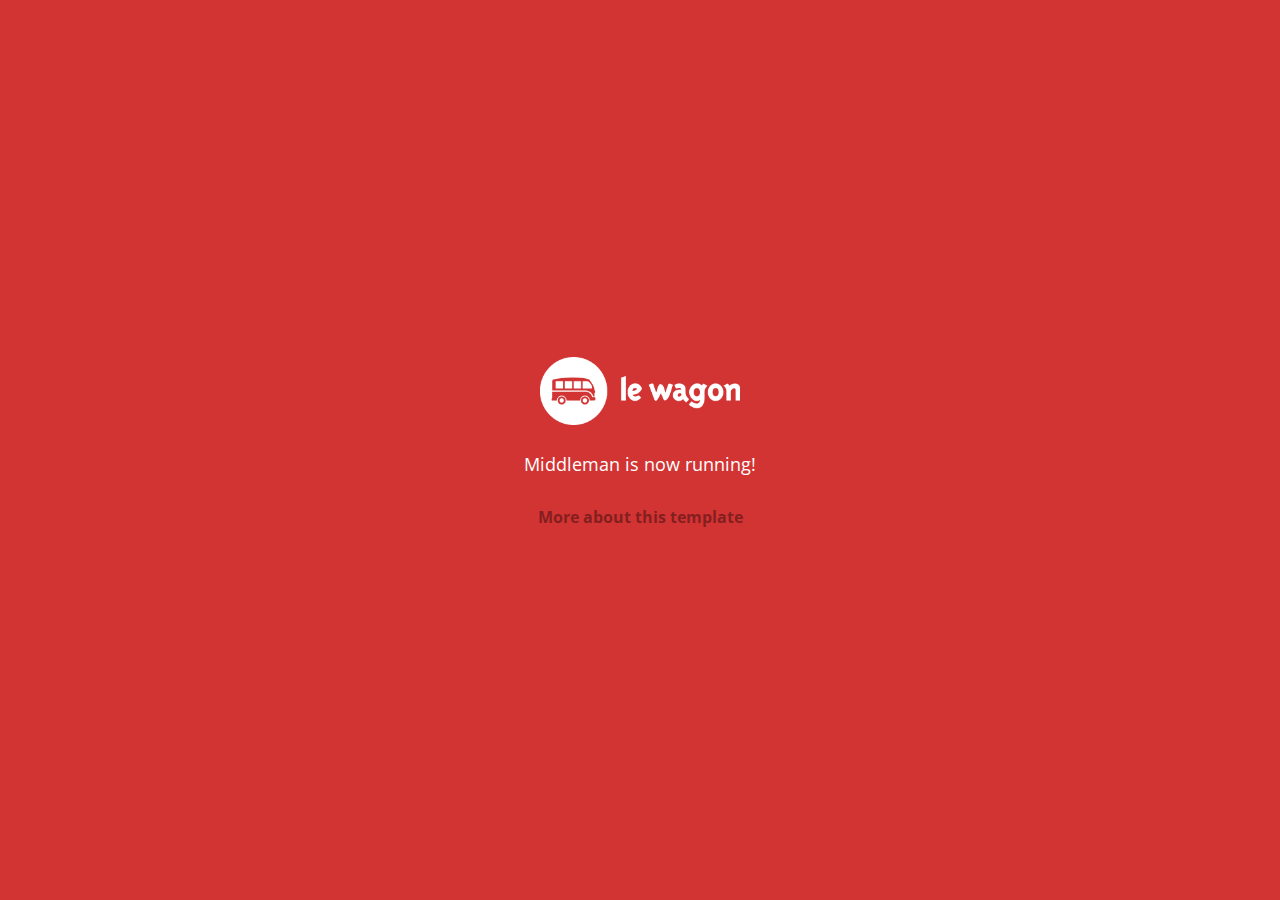
==== index.html @ 991ac962 "Automated commit at 2018-05-14 09:00:40 UTC by middleman-deploy 2.0.0-alpha" ====
<!doctype html>
<html>
  <head>
    <meta charset="utf-8">
    <meta http-equiv="x-ua-compatible" content="ie=edge">
    <meta name="viewport"
          content="width=device-width, initial-scale=1, shrink-to-fit=no">
    <!-- Use the title from a page's frontmatter if it has one -->
    <title>Le Wagon - Middleman</title>
    <link href="stylesheets/application-3c48b980.css" rel="stylesheet" />
    <script src="javascripts/application-93de88c9.js"></script>
    <link href="images/favicon-f15af148.png" rel="icon" type="image/png" />
  </head>
  <body>
    <div id="home">
  <div class="home-content">
    <img src="images/logo-acc9c0ec.png" width="200" alt="Logo" />
    <p>
      Middleman is now running!
    </p>
    <p class="about">
      <a href="about.html">More about this template</a>
    </p>
  </div>
</div>

  </body>
</html>
---- stylesheets/application-3c48b980.css ----
@import url("https://fonts.googleapis.com/css?family=Open+Sans:400,300,700|Raleway:400,100,300,700,500");/*!
 * Bootstrap v3.3.7 (http://getbootstrap.com)
 * Copyright 2011-2016 Twitter, Inc.
 * Licensed under MIT (https://github.com/twbs/bootstrap/blob/master/LICENSE)
 *//*! normalize.css v3.0.3 | MIT License | github.com/necolas/normalize.css */html{font-family:sans-serif;-ms-text-size-adjust:100%;-webkit-text-size-adjust:100%}body{margin:0}article,aside,details,figcaption,figure,footer,header,hgroup,main,menu,nav,section,summary{display:block}audio,canvas,progress,video{display:inline-block;vertical-align:baseline}audio:not([controls]){display:none;height:0}[hidden],template{display:none}a{background-color:transparent}a:active,a:hover{outline:0}abbr[title]{border-bottom:1px dotted}b,strong{font-weight:bold}dfn{font-style:italic}h1{font-size:2em;margin:0.67em 0}mark{background:#ff0;color:#000}small{font-size:80%}sub,sup{font-size:75%;line-height:0;position:relative;vertical-align:baseline}sup{top:-0.5em}sub{bottom:-0.25em}img{border:0}svg:not(:root){overflow:hidden}figure{margin:1em 40px}hr{-webkit-box-sizing:content-box;box-sizing:content-box;height:0}pre{overflow:auto}code,kbd,pre,samp{font-family:monospace, monospace;font-size:1em}button,input,optgroup,select,textarea{color:inherit;font:inherit;margin:0}button{overflow:visible}button,select{text-transform:none}button,html input[type="button"],input[type="reset"],input[type="submit"]{-webkit-appearance:button;cursor:pointer}button[disabled],html input[disabled]{cursor:default}button::-moz-focus-inner,input::-moz-focus-inner{border:0;padding:0}input{line-height:normal}input[type="checkbox"],input[type="radio"]{-webkit-box-sizing:border-box;box-sizing:border-box;padding:0}input[type="number"]::-webkit-inner-spin-button,input[type="number"]::-webkit-outer-spin-button{height:auto}input[type="search"]{-webkit-appearance:textfield;-webkit-box-sizing:content-box;box-sizing:content-box}input[type="search"]::-webkit-search-cancel-button,input[type="search"]::-webkit-search-decoration{-webkit-appearance:none}fieldset{border:1px solid #c0c0c0;margin:0 2px;padding:0.35em 0.625em 0.75em}legend{border:0;padding:0}textarea{overflow:auto}optgroup{font-weight:bold}table{border-collapse:collapse;border-spacing:0}td,th{padding:0}/*! Source: https://github.com/h5bp/html5-boilerplate/blob/master/src/css/main.css */@media print{*,*:before,*:after{background:transparent !important;color:#000 !important;-webkit-box-shadow:none !important;box-shadow:none !important;text-shadow:none !important}a,a:visited{text-decoration:underline}a[href]:after{content:" (" attr(href) ")"}abbr[title]:after{content:" (" attr(title) ")"}a[href^="#"]:after,a[href^="javascript:"]:after{content:""}pre,blockquote{border:1px solid #999;page-break-inside:avoid}thead{display:table-header-group}tr,img{page-break-inside:avoid}img{max-width:100% !important}p,h2,h3{orphans:3;widows:3}h2,h3{page-break-after:avoid}.navbar{display:none}.btn>.caret,.dropup>.btn>.caret{border-top-color:#000 !important}.label{border:1px solid #000}.table{border-collapse:collapse !important}.table td,.table th{background-color:#fff !important}.table-bordered th,.table-bordered td{border:1px solid #ddd !important}}@font-face{font-family:'Glyphicons Halflings';src:url("../assets/bootstrap/glyphicons-halflings-regular-86b6f62b.eot");src:url("../assets/bootstrap/glyphicons-halflings-regular-86b6f62b.eot?#iefix") format("embedded-opentype"),url("../assets/bootstrap/glyphicons-halflings-regular-ca35b697.woff2") format("woff2"),url("../assets/bootstrap/glyphicons-halflings-regular-278e49a8.woff") format("woff"),url("../assets/bootstrap/glyphicons-halflings-regular-44bc1850.ttf") format("truetype"),url("../assets/bootstrap/glyphicons-halflings-regular-de51a849.svg#glyphicons_halflingsregular") format("svg")}.glyphicon{position:relative;top:1px;display:inline-block;font-family:'Glyphicons Halflings';font-style:normal;font-weight:normal;line-height:1;-webkit-font-smoothing:antialiased;-moz-osx-font-smoothing:grayscale}.glyphicon-asterisk:before{content:"\002a"}.glyphicon-plus:before{content:"\002b"}.glyphicon-euro:before,.glyphicon-eur:before{content:"\20ac"}.glyphicon-minus:before{content:"\2212"}.glyphicon-cloud:before{content:"\2601"}.glyphicon-envelope:before{content:"\2709"}.glyphicon-pencil:before{content:"\270f"}.glyphicon-glass:before{content:"\e001"}.glyphicon-music:before{content:"\e002"}.glyphicon-search:before{content:"\e003"}.glyphicon-heart:before{content:"\e005"}.glyphicon-star:before{content:"\e006"}.glyphicon-star-empty:before{content:"\e007"}.glyphicon-user:before{content:"\e008"}.glyphicon-film:before{content:"\e009"}.glyphicon-th-large:before{content:"\e010"}.glyphicon-th:before{content:"\e011"}.glyphicon-th-list:before{content:"\e012"}.glyphicon-ok:before{content:"\e013"}.glyphicon-remove:before{content:"\e014"}.glyphicon-zoom-in:before{content:"\e015"}.glyphicon-zoom-out:before{content:"\e016"}.glyphicon-off:before{content:"\e017"}.glyphicon-signal:before{content:"\e018"}.glyphicon-cog:before{content:"\e019"}.glyphicon-trash:before{content:"\e020"}.glyphicon-home:before{content:"\e021"}.glyphicon-file:before{content:"\e022"}.glyphicon-time:before{content:"\e023"}.glyphicon-road:before{content:"\e024"}.glyphicon-download-alt:before{content:"\e025"}.glyphicon-download:before{content:"\e026"}.glyphicon-upload:before{content:"\e027"}.glyphicon-inbox:before{content:"\e028"}.glyphicon-play-circle:before{content:"\e029"}.glyphicon-repeat:before{content:"\e030"}.glyphicon-refresh:before{content:"\e031"}.glyphicon-list-alt:before{content:"\e032"}.glyphicon-lock:before{content:"\e033"}.glyphicon-flag:before{content:"\e034"}.glyphicon-headphones:before{content:"\e035"}.glyphicon-volume-off:before{content:"\e036"}.glyphicon-volume-down:before{content:"\e037"}.glyphicon-volume-up:before{content:"\e038"}.glyphicon-qrcode:before{content:"\e039"}.glyphicon-barcode:before{content:"\e040"}.glyphicon-tag:before{content:"\e041"}.glyphicon-tags:before{content:"\e042"}.glyphicon-book:before{content:"\e043"}.glyphicon-bookmark:before{content:"\e044"}.glyphicon-print:before{content:"\e045"}.glyphicon-camera:before{content:"\e046"}.glyphicon-font:before{content:"\e047"}.glyphicon-bold:before{content:"\e048"}.glyphicon-italic:before{content:"\e049"}.glyphicon-text-height:before{content:"\e050"}.glyphicon-text-width:before{content:"\e051"}.glyphicon-align-left:before{content:"\e052"}.glyphicon-align-center:before{content:"\e053"}.glyphicon-align-right:before{content:"\e054"}.glyphicon-align-justify:before{content:"\e055"}.glyphicon-list:before{content:"\e056"}.glyphicon-indent-left:before{content:"\e057"}.glyphicon-indent-right:before{content:"\e058"}.glyphicon-facetime-video:before{content:"\e059"}.glyphicon-picture:before{content:"\e060"}.glyphicon-map-marker:before{content:"\e062"}.glyphicon-adjust:before{content:"\e063"}.glyphicon-tint:before{content:"\e064"}.glyphicon-edit:before{content:"\e065"}.glyphicon-share:before{content:"\e066"}.glyphicon-check:before{content:"\e067"}.glyphicon-move:before{content:"\e068"}.glyphicon-step-backward:before{content:"\e069"}.glyphicon-fast-backward:before{content:"\e070"}.glyphicon-backward:before{content:"\e071"}.glyphicon-play:before{content:"\e072"}.glyphicon-pause:before{content:"\e073"}.glyphicon-stop:before{content:"\e074"}.glyphicon-forward:before{content:"\e075"}.glyphicon-fast-forward:before{content:"\e076"}.glyphicon-step-forward:before{content:"\e077"}.glyphicon-eject:before{content:"\e078"}.glyphicon-chevron-left:before{content:"\e079"}.glyphicon-chevron-right:before{content:"\e080"}.glyphicon-plus-sign:before{content:"\e081"}.glyphicon-minus-sign:before{content:"\e082"}.glyphicon-remove-sign:before{content:"\e083"}.glyphicon-ok-sign:before{content:"\e084"}.glyphicon-question-sign:before{content:"\e085"}.glyphicon-info-sign:before{content:"\e086"}.glyphicon-screenshot:before{content:"\e087"}.glyphicon-remove-circle:before{content:"\e088"}.glyphicon-ok-circle:before{content:"\e089"}.glyphicon-ban-circle:before{content:"\e090"}.glyphicon-arrow-left:before{content:"\e091"}.glyphicon-arrow-right:before{content:"\e092"}.glyphicon-arrow-up:before{content:"\e093"}.glyphicon-arrow-down:before{content:"\e094"}.glyphicon-share-alt:before{content:"\e095"}.glyphicon-resize-full:before{content:"\e096"}.glyphicon-resize-small:before{content:"\e097"}.glyphicon-exclamation-sign:before{content:"\e101"}.glyphicon-gift:before{content:"\e102"}.glyphicon-leaf:before{content:"\e103"}.glyphicon-fire:before{content:"\e104"}.glyphicon-eye-open:before{content:"\e105"}.glyphicon-eye-close:before{content:"\e106"}.glyphicon-warning-sign:before{content:"\e107"}.glyphicon-plane:before{content:"\e108"}.glyphicon-calendar:before{content:"\e109"}.glyphicon-random:before{content:"\e110"}.glyphicon-comment:before{content:"\e111"}.glyphicon-magnet:before{content:"\e112"}.glyphicon-chevron-up:before{content:"\e113"}.glyphicon-chevron-down:before{content:"\e114"}.glyphicon-retweet:before{content:"\e115"}.glyphicon-shopping-cart:before{content:"\e116"}.glyphicon-folder-close:before{content:"\e117"}.glyphicon-folder-open:before{content:"\e118"}.glyphicon-resize-vertical:before{content:"\e119"}.glyphicon-resize-horizontal:before{content:"\e120"}.glyphicon-hdd:before{content:"\e121"}.glyphicon-bullhorn:before{content:"\e122"}.glyphicon-bell:before{content:"\e123"}.glyphicon-certificate:before{content:"\e124"}.glyphicon-thumbs-up:before{content:"\e125"}.glyphicon-thumbs-down:before{content:"\e126"}.glyphicon-hand-right:before{content:"\e127"}.glyphicon-hand-left:before{content:"\e128"}.glyphicon-hand-up:before{content:"\e129"}.glyphicon-hand-down:before{content:"\e130"}.glyphicon-circle-arrow-right:before{content:"\e131"}.glyphicon-circle-arrow-left:before{content:"\e132"}.glyphicon-circle-arrow-up:before{content:"\e133"}.glyphicon-circle-arrow-down:before{content:"\e134"}.glyphicon-globe:before{content:"\e135"}.glyphicon-wrench:before{content:"\e136"}.glyphicon-tasks:before{content:"\e137"}.glyphicon-filter:before{content:"\e138"}.glyphicon-briefcase:before{content:"\e139"}.glyphicon-fullscreen:before{content:"\e140"}.glyphicon-dashboard:before{content:"\e141"}.glyphicon-paperclip:before{content:"\e142"}.glyphicon-heart-empty:before{content:"\e143"}.glyphicon-link:before{content:"\e144"}.glyphicon-phone:before{content:"\e145"}.glyphicon-pushpin:before{content:"\e146"}.glyphicon-usd:before{content:"\e148"}.glyphicon-gbp:before{content:"\e149"}.glyphicon-sort:before{content:"\e150"}.glyphicon-sort-by-alphabet:before{content:"\e151"}.glyphicon-sort-by-alphabet-alt:before{content:"\e152"}.glyphicon-sort-by-order:before{content:"\e153"}.glyphicon-sort-by-order-alt:before{content:"\e154"}.glyphicon-sort-by-attributes:before{content:"\e155"}.glyphicon-sort-by-attributes-alt:before{content:"\e156"}.glyphicon-unchecked:before{content:"\e157"}.glyphicon-expand:before{content:"\e158"}.glyphicon-collapse-down:before{content:"\e159"}.glyphicon-collapse-up:before{content:"\e160"}.glyphicon-log-in:before{content:"\e161"}.glyphicon-flash:before{content:"\e162"}.glyphicon-log-out:before{content:"\e163"}.glyphicon-new-window:before{content:"\e164"}.glyphicon-record:before{content:"\e165"}.glyphicon-save:before{content:"\e166"}.glyphicon-open:before{content:"\e167"}.glyphicon-saved:before{content:"\e168"}.glyphicon-import:before{content:"\e169"}.glyphicon-export:before{content:"\e170"}.glyphicon-send:before{content:"\e171"}.glyphicon-floppy-disk:before{content:"\e172"}.glyphicon-floppy-saved:before{content:"\e173"}.glyphicon-floppy-remove:before{content:"\e174"}.glyphicon-floppy-save:before{content:"\e175"}.glyphicon-floppy-open:before{content:"\e176"}.glyphicon-credit-card:before{content:"\e177"}.glyphicon-transfer:before{content:"\e178"}.glyphicon-cutlery:before{content:"\e179"}.glyphicon-header:before{content:"\e180"}.glyphicon-compressed:before{content:"\e181"}.glyphicon-earphone:before{content:"\e182"}.glyphicon-phone-alt:before{content:"\e183"}.glyphicon-tower:before{content:"\e184"}.glyphicon-stats:before{content:"\e185"}.glyphicon-sd-video:before{content:"\e186"}.glyphicon-hd-video:before{content:"\e187"}.glyphicon-subtitles:before{content:"\e188"}.glyphicon-sound-stereo:before{content:"\e189"}.glyphicon-sound-dolby:before{content:"\e190"}.glyphicon-sound-5-1:before{content:"\e191"}.glyphicon-sound-6-1:before{content:"\e192"}.glyphicon-sound-7-1:before{content:"\e193"}.glyphicon-copyright-mark:before{content:"\e194"}.glyphicon-registration-mark:before{content:"\e195"}.glyphicon-cloud-download:before{content:"\e197"}.glyphicon-cloud-upload:before{content:"\e198"}.glyphicon-tree-conifer:before{content:"\e199"}.glyphicon-tree-deciduous:before{content:"\e200"}.glyphicon-cd:before{content:"\e201"}.glyphicon-save-file:before{content:"\e202"}.glyphicon-open-file:before{content:"\e203"}.glyphicon-level-up:before{content:"\e204"}.glyphicon-copy:before{content:"\e205"}.glyphicon-paste:before{content:"\e206"}.glyphicon-alert:before{content:"\e209"}.glyphicon-equalizer:before{content:"\e210"}.glyphicon-king:before{content:"\e211"}.glyphicon-queen:before{content:"\e212"}.glyphicon-pawn:before{content:"\e213"}.glyphicon-bishop:before{content:"\e214"}.glyphicon-knight:before{content:"\e215"}.glyphicon-baby-formula:before{content:"\e216"}.glyphicon-tent:before{content:"\26fa"}.glyphicon-blackboard:before{content:"\e218"}.glyphicon-bed:before{content:"\e219"}.glyphicon-apple:before{content:"\f8ff"}.glyphicon-erase:before{content:"\e221"}.glyphicon-hourglass:before{content:"\231b"}.glyphicon-lamp:before{content:"\e223"}.glyphicon-duplicate:before{content:"\e224"}.glyphicon-piggy-bank:before{content:"\e225"}.glyphicon-scissors:before{content:"\e226"}.glyphicon-bitcoin:before{content:"\e227"}.glyphicon-btc:before{content:"\e227"}.glyphicon-xbt:before{content:"\e227"}.glyphicon-yen:before{content:"\00a5"}.glyphicon-jpy:before{content:"\00a5"}.glyphicon-ruble:before{content:"\20bd"}.glyphicon-rub:before{content:"\20bd"}.glyphicon-scale:before{content:"\e230"}.glyphicon-ice-lolly:before{content:"\e231"}.glyphicon-ice-lolly-tasted:before{content:"\e232"}.glyphicon-education:before{content:"\e233"}.glyphicon-option-horizontal:before{content:"\e234"}.glyphicon-option-vertical:before{content:"\e235"}.glyphicon-menu-hamburger:before{content:"\e236"}.glyphicon-modal-window:before{content:"\e237"}.glyphicon-oil:before{content:"\e238"}.glyphicon-grain:before{content:"\e239"}.glyphicon-sunglasses:before{content:"\e240"}.glyphicon-text-size:before{content:"\e241"}.glyphicon-text-color:before{content:"\e242"}.glyphicon-text-background:before{content:"\e243"}.glyphicon-object-align-top:before{content:"\e244"}.glyphicon-object-align-bottom:before{content:"\e245"}.glyphicon-object-align-horizontal:before{content:"\e246"}.glyphicon-object-align-left:before{content:"\e247"}.glyphicon-object-align-vertical:before{content:"\e248"}.glyphicon-object-align-right:before{content:"\e249"}.glyphicon-triangle-right:before{content:"\e250"}.glyphicon-triangle-left:before{content:"\e251"}.glyphicon-triangle-bottom:before{content:"\e252"}.glyphicon-triangle-top:before{content:"\e253"}.glyphicon-console:before{content:"\e254"}.glyphicon-superscript:before{content:"\e255"}.glyphicon-subscript:before{content:"\e256"}.glyphicon-menu-left:before{content:"\e257"}.glyphicon-menu-right:before{content:"\e258"}.glyphicon-menu-down:before{content:"\e259"}.glyphicon-menu-up:before{content:"\e260"}*{-webkit-box-sizing:border-box;box-sizing:border-box}*:before,*:after{-webkit-box-sizing:border-box;box-sizing:border-box}html{font-size:10px;-webkit-tap-highlight-color:transparent}body{font-family:"Open Sans", "Helvetica", "sans-serif";font-size:18px;line-height:1.42857143;color:#333333;background-color:#F4F4F4}input,button,select,textarea{font-family:inherit;font-size:inherit;line-height:inherit}a{color:#469AE0;text-decoration:none}a:hover,a:focus{color:#1f74ba;text-decoration:underline}a:focus{outline:5px auto -webkit-focus-ring-color;outline-offset:-2px}figure{margin:0}img{vertical-align:middle}.img-responsive{display:block;max-width:100%;height:auto}.img-rounded{border-radius:2px}.img-thumbnail{padding:4px;line-height:1.42857143;background-color:#F4F4F4;border:1px solid #ddd;border-radius:2px;-webkit-transition:all 0.2s ease-in-out;transition:all 0.2s ease-in-out;display:inline-block;max-width:100%;height:auto}.img-circle{border-radius:50%}hr{margin-top:25px;margin-bottom:25px;border:0;border-top:1px solid #eeeeee}.sr-only{position:absolute;width:1px;height:1px;margin:-1px;padding:0;overflow:hidden;clip:rect(0, 0, 0, 0);border:0}.sr-only-focusable:active,.sr-only-focusable:focus{position:static;width:auto;height:auto;margin:0;overflow:visible;clip:auto}[role="button"]{cursor:pointer}h1,h2,h3,h4,h5,h6,.h1,.h2,.h3,.h4,.h5,.h6{font-family:"Raleway", "Helvetica", "sans-serif";font-weight:500;line-height:1.1;color:inherit}h1 small,h1 .small,h2 small,h2 .small,h3 small,h3 .small,h4 small,h4 .small,h5 small,h5 .small,h6 small,h6 .small,.h1 small,.h1 .small,.h2 small,.h2 .small,.h3 small,.h3 .small,.h4 small,.h4 .small,.h5 small,.h5 .small,.h6 small,.h6 .small{font-weight:normal;line-height:1;color:#777777}h1,.h1,h2,.h2,h3,.h3{margin-top:25px;margin-bottom:12.5px}h1 small,h1 .small,.h1 small,.h1 .small,h2 small,h2 .small,.h2 small,.h2 .small,h3 small,h3 .small,.h3 small,.h3 .small{font-size:65%}h4,.h4,h5,.h5,h6,.h6{margin-top:12.5px;margin-bottom:12.5px}h4 small,h4 .small,.h4 small,.h4 .small,h5 small,h5 .small,.h5 small,.h5 .small,h6 small,h6 .small,.h6 small,.h6 .small{font-size:75%}h1,.h1{font-size:46px}h2,.h2{font-size:38px}h3,.h3{font-size:31px}h4,.h4{font-size:23px}h5,.h5{font-size:18px}h6,.h6{font-size:16px}p{margin:0 0 12.5px}.lead{margin-bottom:25px;font-size:20px;font-weight:300;line-height:1.4}@media (min-width: 768px){.lead{font-size:27px}}small,.small{font-size:88%}mark,.mark{background-color:#fcf8e3;padding:.2em}.text-left{text-align:left}.text-right{text-align:right}.text-center{text-align:center}.text-justify{text-align:justify}.text-nowrap{white-space:nowrap}.text-lowercase{text-transform:lowercase}.text-uppercase,.initialism{text-transform:uppercase}.text-capitalize{text-transform:capitalize}.text-muted{color:#777777}.text-primary{color:#469AE0}a.text-primary:hover,a.text-primary:focus{color:#2381d0}.text-success{color:#3c763d}a.text-success:hover,a.text-success:focus{color:#2b542c}.text-info{color:#31708f}a.text-info:hover,a.text-info:focus{color:#245269}.text-warning{color:#8a6d3b}a.text-warning:hover,a.text-warning:focus{color:#66512c}.text-danger{color:#a94442}a.text-danger:hover,a.text-danger:focus{color:#843534}.bg-primary{color:#fff}.bg-primary{background-color:#469AE0}a.bg-primary:hover,a.bg-primary:focus{background-color:#2381d0}.bg-success{background-color:#dff0d8}a.bg-success:hover,a.bg-success:focus{background-color:#c1e2b3}.bg-info{background-color:#d9edf7}a.bg-info:hover,a.bg-info:focus{background-color:#afd9ee}.bg-warning{background-color:#fcf8e3}a.bg-warning:hover,a.bg-warning:focus{background-color:#f7ecb5}.bg-danger{background-color:#f2dede}a.bg-danger:hover,a.bg-danger:focus{background-color:#e4b9b9}.page-header{padding-bottom:11.5px;margin:50px 0 25px;border-bottom:1px solid #eeeeee}ul,ol{margin-top:0;margin-bottom:12.5px}ul ul,ul ol,ol ul,ol ol{margin-bottom:0}.list-unstyled{padding-left:0;list-style:none}.list-inline{padding-left:0;list-style:none;margin-left:-5px}.list-inline>li{display:inline-block;padding-left:5px;padding-right:5px}dl{margin-top:0;margin-bottom:25px}dt,dd{line-height:1.42857143}dt{font-weight:bold}dd{margin-left:0}.dl-horizontal dd:before,.dl-horizontal dd:after{content:" ";display:table}.dl-horizontal dd:after{clear:both}@media (min-width: 768px){.dl-horizontal dt{float:left;width:160px;clear:left;text-align:right;overflow:hidden;text-overflow:ellipsis;white-space:nowrap}.dl-horizontal dd{margin-left:180px}}abbr[title],abbr[data-original-title]{cursor:help;border-bottom:1px dotted #777777}.initialism{font-size:90%}blockquote{padding:12.5px 25px;margin:0 0 25px;font-size:22.5px;border-left:5px solid #eeeeee}blockquote p:last-child,blockquote ul:last-child,blockquote ol:last-child{margin-bottom:0}blockquote footer,blockquote small,blockquote .small{display:block;font-size:80%;line-height:1.42857143;color:#777777}blockquote footer:before,blockquote small:before,blockquote .small:before{content:'\2014 \00A0'}.blockquote-reverse,blockquote.pull-right{padding-right:15px;padding-left:0;border-right:5px solid #eeeeee;border-left:0;text-align:right}.blockquote-reverse footer:before,.blockquote-reverse small:before,.blockquote-reverse .small:before,blockquote.pull-right footer:before,blockquote.pull-right small:before,blockquote.pull-right .small:before{content:''}.blockquote-reverse footer:after,.blockquote-reverse small:after,.blockquote-reverse .small:after,blockquote.pull-right footer:after,blockquote.pull-right small:after,blockquote.pull-right .small:after{content:'\00A0 \2014'}address{margin-bottom:25px;font-style:normal;line-height:1.42857143}code,kbd,pre,samp{font-family:Menlo, Monaco, Consolas, "Courier New", monospace}code{padding:2px 4px;font-size:90%;color:#c7254e;background-color:#f9f2f4;border-radius:2px}kbd{padding:2px 4px;font-size:90%;color:#fff;background-color:#333;border-radius:2px;-webkit-box-shadow:inset 0 -1px 0 rgba(0,0,0,0.25);box-shadow:inset 0 -1px 0 rgba(0,0,0,0.25)}kbd kbd{padding:0;font-size:100%;font-weight:bold;-webkit-box-shadow:none;box-shadow:none}pre{display:block;padding:12px;margin:0 0 12.5px;font-size:17px;line-height:1.42857143;word-break:break-all;word-wrap:break-word;color:#333333;background-color:#f5f5f5;border:1px solid #ccc;border-radius:2px}pre code{padding:0;font-size:inherit;color:inherit;white-space:pre-wrap;background-color:transparent;border-radius:0}.pre-scrollable{max-height:340px;overflow-y:scroll}.container{margin-right:auto;margin-left:auto;padding-left:15px;padding-right:15px}.container:before,.container:after{content:" ";display:table}.container:after{clear:both}@media (min-width: 768px){.container{width:750px}}@media (min-width: 992px){.container{width:970px}}@media (min-width: 1200px){.container{width:1170px}}.container-fluid{margin-right:auto;margin-left:auto;padding-left:15px;padding-right:15px}.container-fluid:before,.container-fluid:after{content:" ";display:table}.container-fluid:after{clear:both}.row{margin-left:-15px;margin-right:-15px}.row:before,.row:after{content:" ";display:table}.row:after{clear:both}.col-xs-1,.col-sm-1,.col-md-1,.col-lg-1,.col-xs-2,.col-sm-2,.col-md-2,.col-lg-2,.col-xs-3,.col-sm-3,.col-md-3,.col-lg-3,.col-xs-4,.col-sm-4,.col-md-4,.col-lg-4,.col-xs-5,.col-sm-5,.col-md-5,.col-lg-5,.col-xs-6,.col-sm-6,.col-md-6,.col-lg-6,.col-xs-7,.col-sm-7,.col-md-7,.col-lg-7,.col-xs-8,.col-sm-8,.col-md-8,.col-lg-8,.col-xs-9,.col-sm-9,.col-md-9,.col-lg-9,.col-xs-10,.col-sm-10,.col-md-10,.col-lg-10,.col-xs-11,.col-sm-11,.col-md-11,.col-lg-11,.col-xs-12,.col-sm-12,.col-md-12,.col-lg-12{position:relative;min-height:1px;padding-left:15px;padding-right:15px}.col-xs-1,.col-xs-2,.col-xs-3,.col-xs-4,.col-xs-5,.col-xs-6,.col-xs-7,.col-xs-8,.col-xs-9,.col-xs-10,.col-xs-11,.col-xs-12{float:left}.col-xs-1{width:8.33333333%}.col-xs-2{width:16.66666667%}.col-xs-3{width:25%}.col-xs-4{width:33.33333333%}.col-xs-5{width:41.66666667%}.col-xs-6{width:50%}.col-xs-7{width:58.33333333%}.col-xs-8{width:66.66666667%}.col-xs-9{width:75%}.col-xs-10{width:83.33333333%}.col-xs-11{width:91.66666667%}.col-xs-12{width:100%}.col-xs-pull-0{right:auto}.col-xs-pull-1{right:8.33333333%}.col-xs-pull-2{right:16.66666667%}.col-xs-pull-3{right:25%}.col-xs-pull-4{right:33.33333333%}.col-xs-pull-5{right:41.66666667%}.col-xs-pull-6{right:50%}.col-xs-pull-7{right:58.33333333%}.col-xs-pull-8{right:66.66666667%}.col-xs-pull-9{right:75%}.col-xs-pull-10{right:83.33333333%}.col-xs-pull-11{right:91.66666667%}.col-xs-pull-12{right:100%}.col-xs-push-0{left:auto}.col-xs-push-1{left:8.33333333%}.col-xs-push-2{left:16.66666667%}.col-xs-push-3{left:25%}.col-xs-push-4{left:33.33333333%}.col-xs-push-5{left:41.66666667%}.col-xs-push-6{left:50%}.col-xs-push-7{left:58.33333333%}.col-xs-push-8{left:66.66666667%}.col-xs-push-9{left:75%}.col-xs-push-10{left:83.33333333%}.col-xs-push-11{left:91.66666667%}.col-xs-push-12{left:100%}.col-xs-offset-0{margin-left:0%}.col-xs-offset-1{margin-left:8.33333333%}.col-xs-offset-2{margin-left:16.66666667%}.col-xs-offset-3{margin-left:25%}.col-xs-offset-4{margin-left:33.33333333%}.col-xs-offset-5{margin-left:41.66666667%}.col-xs-offset-6{margin-left:50%}.col-xs-offset-7{margin-left:58.33333333%}.col-xs-offset-8{margin-left:66.66666667%}.col-xs-offset-9{margin-left:75%}.col-xs-offset-10{margin-left:83.33333333%}.col-xs-offset-11{margin-left:91.66666667%}.col-xs-offset-12{margin-left:100%}@media (min-width: 768px){.col-sm-1,.col-sm-2,.col-sm-3,.col-sm-4,.col-sm-5,.col-sm-6,.col-sm-7,.col-sm-8,.col-sm-9,.col-sm-10,.col-sm-11,.col-sm-12{float:left}.col-sm-1{width:8.33333333%}.col-sm-2{width:16.66666667%}.col-sm-3{width:25%}.col-sm-4{width:33.33333333%}.col-sm-5{width:41.66666667%}.col-sm-6{width:50%}.col-sm-7{width:58.33333333%}.col-sm-8{width:66.66666667%}.col-sm-9{width:75%}.col-sm-10{width:83.33333333%}.col-sm-11{width:91.66666667%}.col-sm-12{width:100%}.col-sm-pull-0{right:auto}.col-sm-pull-1{right:8.33333333%}.col-sm-pull-2{right:16.66666667%}.col-sm-pull-3{right:25%}.col-sm-pull-4{right:33.33333333%}.col-sm-pull-5{right:41.66666667%}.col-sm-pull-6{right:50%}.col-sm-pull-7{right:58.33333333%}.col-sm-pull-8{right:66.66666667%}.col-sm-pull-9{right:75%}.col-sm-pull-10{right:83.33333333%}.col-sm-pull-11{right:91.66666667%}.col-sm-pull-12{right:100%}.col-sm-push-0{left:auto}.col-sm-push-1{left:8.33333333%}.col-sm-push-2{left:16.66666667%}.col-sm-push-3{left:25%}.col-sm-push-4{left:33.33333333%}.col-sm-push-5{left:41.66666667%}.col-sm-push-6{left:50%}.col-sm-push-7{left:58.33333333%}.col-sm-push-8{left:66.66666667%}.col-sm-push-9{left:75%}.col-sm-push-10{left:83.33333333%}.col-sm-push-11{left:91.66666667%}.col-sm-push-12{left:100%}.col-sm-offset-0{margin-left:0%}.col-sm-offset-1{margin-left:8.33333333%}.col-sm-offset-2{margin-left:16.66666667%}.col-sm-offset-3{margin-left:25%}.col-sm-offset-4{margin-left:33.33333333%}.col-sm-offset-5{margin-left:41.66666667%}.col-sm-offset-6{margin-left:50%}.col-sm-offset-7{margin-left:58.33333333%}.col-sm-offset-8{margin-left:66.66666667%}.col-sm-offset-9{margin-left:75%}.col-sm-offset-10{margin-left:83.33333333%}.col-sm-offset-11{margin-left:91.66666667%}.col-sm-offset-12{margin-left:100%}}@media (min-width: 992px){.col-md-1,.col-md-2,.col-md-3,.col-md-4,.col-md-5,.col-md-6,.col-md-7,.col-md-8,.col-md-9,.col-md-10,.col-md-11,.col-md-12{float:left}.col-md-1{width:8.33333333%}.col-md-2{width:16.66666667%}.col-md-3{width:25%}.col-md-4{width:33.33333333%}.col-md-5{width:41.66666667%}.col-md-6{width:50%}.col-md-7{width:58.33333333%}.col-md-8{width:66.66666667%}.col-md-9{width:75%}.col-md-10{width:83.33333333%}.col-md-11{width:91.66666667%}.col-md-12{width:100%}.col-md-pull-0{right:auto}.col-md-pull-1{right:8.33333333%}.col-md-pull-2{right:16.66666667%}.col-md-pull-3{right:25%}.col-md-pull-4{right:33.33333333%}.col-md-pull-5{right:41.66666667%}.col-md-pull-6{right:50%}.col-md-pull-7{right:58.33333333%}.col-md-pull-8{right:66.66666667%}.col-md-pull-9{right:75%}.col-md-pull-10{right:83.33333333%}.col-md-pull-11{right:91.66666667%}.col-md-pull-12{right:100%}.col-md-push-0{left:auto}.col-md-push-1{left:8.33333333%}.col-md-push-2{left:16.66666667%}.col-md-push-3{left:25%}.col-md-push-4{left:33.33333333%}.col-md-push-5{left:41.66666667%}.col-md-push-6{left:50%}.col-md-push-7{left:58.33333333%}.col-md-push-8{left:66.66666667%}.col-md-push-9{left:75%}.col-md-push-10{left:83.33333333%}.col-md-push-11{left:91.66666667%}.col-md-push-12{left:100%}.col-md-offset-0{margin-left:0%}.col-md-offset-1{margin-left:8.33333333%}.col-md-offset-2{margin-left:16.66666667%}.col-md-offset-3{margin-left:25%}.col-md-offset-4{margin-left:33.33333333%}.col-md-offset-5{margin-left:41.66666667%}.col-md-offset-6{margin-left:50%}.col-md-offset-7{margin-left:58.33333333%}.col-md-offset-8{margin-left:66.66666667%}.col-md-offset-9{margin-left:75%}.col-md-offset-10{margin-left:83.33333333%}.col-md-offset-11{margin-left:91.66666667%}.col-md-offset-12{margin-left:100%}}@media (min-width: 1200px){.col-lg-1,.col-lg-2,.col-lg-3,.col-lg-4,.col-lg-5,.col-lg-6,.col-lg-7,.col-lg-8,.col-lg-9,.col-lg-10,.col-lg-11,.col-lg-12{float:left}.col-lg-1{width:8.33333333%}.col-lg-2{width:16.66666667%}.col-lg-3{width:25%}.col-lg-4{width:33.33333333%}.col-lg-5{width:41.66666667%}.col-lg-6{width:50%}.col-lg-7{width:58.33333333%}.col-lg-8{width:66.66666667%}.col-lg-9{width:75%}.col-lg-10{width:83.33333333%}.col-lg-11{width:91.66666667%}.col-lg-12{width:100%}.col-lg-pull-0{right:auto}.col-lg-pull-1{right:8.33333333%}.col-lg-pull-2{right:16.66666667%}.col-lg-pull-3{right:25%}.col-lg-pull-4{right:33.33333333%}.col-lg-pull-5{right:41.66666667%}.col-lg-pull-6{right:50%}.col-lg-pull-7{right:58.33333333%}.col-lg-pull-8{right:66.66666667%}.col-lg-pull-9{right:75%}.col-lg-pull-10{right:83.33333333%}.col-lg-pull-11{right:91.66666667%}.col-lg-pull-12{right:100%}.col-lg-push-0{left:auto}.col-lg-push-1{left:8.33333333%}.col-lg-push-2{left:16.66666667%}.col-lg-push-3{left:25%}.col-lg-push-4{left:33.33333333%}.col-lg-push-5{left:41.66666667%}.col-lg-push-6{left:50%}.col-lg-push-7{left:58.33333333%}.col-lg-push-8{left:66.66666667%}.col-lg-push-9{left:75%}.col-lg-push-10{left:83.33333333%}.col-lg-push-11{left:91.66666667%}.col-lg-push-12{left:100%}.col-lg-offset-0{margin-left:0%}.col-lg-offset-1{margin-left:8.33333333%}.col-lg-offset-2{margin-left:16.66666667%}.col-lg-offset-3{margin-left:25%}.col-lg-offset-4{margin-left:33.33333333%}.col-lg-offset-5{margin-left:41.66666667%}.col-lg-offset-6{margin-left:50%}.col-lg-offset-7{margin-left:58.33333333%}.col-lg-offset-8{margin-left:66.66666667%}.col-lg-offset-9{margin-left:75%}.col-lg-offset-10{margin-left:83.33333333%}.col-lg-offset-11{margin-left:91.66666667%}.col-lg-offset-12{margin-left:100%}}table{background-color:transparent}caption{padding-top:8px;padding-bottom:8px;color:#777777;text-align:left}th{text-align:left}.table{width:100%;max-width:100%;margin-bottom:25px}.table>thead>tr>th,.table>thead>tr>td,.table>tbody>tr>th,.table>tbody>tr>td,.table>tfoot>tr>th,.table>tfoot>tr>td{padding:8px;line-height:1.42857143;vertical-align:top;border-top:1px solid #ddd}.table>thead>tr>th{vertical-align:bottom;border-bottom:2px solid #ddd}.table>caption+thead>tr:first-child>th,.table>caption+thead>tr:first-child>td,.table>colgroup+thead>tr:first-child>th,.table>colgroup+thead>tr:first-child>td,.table>thead:first-child>tr:first-child>th,.table>thead:first-child>tr:first-child>td{border-top:0}.table>tbody+tbody{border-top:2px solid #ddd}.table .table{background-color:#F4F4F4}.table-condensed>thead>tr>th,.table-condensed>thead>tr>td,.table-condensed>tbody>tr>th,.table-condensed>tbody>tr>td,.table-condensed>tfoot>tr>th,.table-condensed>tfoot>tr>td{padding:5px}.table-bordered{border:1px solid #ddd}.table-bordered>thead>tr>th,.table-bordered>thead>tr>td,.table-bordered>tbody>tr>th,.table-bordered>tbody>tr>td,.table-bordered>tfoot>tr>th,.table-bordered>tfoot>tr>td{border:1px solid #ddd}.table-bordered>thead>tr>th,.table-bordered>thead>tr>td{border-bottom-width:2px}.table-striped>tbody>tr:nth-of-type(odd){background-color:#f9f9f9}.table-hover>tbody>tr:hover{background-color:#f5f5f5}table col[class*="col-"]{position:static;float:none;display:table-column}table td[class*="col-"],table th[class*="col-"]{position:static;float:none;display:table-cell}.table>thead>tr>td.active,.table>thead>tr>th.active,.table>thead>tr.active>td,.table>thead>tr.active>th,.table>tbody>tr>td.active,.table>tbody>tr>th.active,.table>tbody>tr.active>td,.table>tbody>tr.active>th,.table>tfoot>tr>td.active,.table>tfoot>tr>th.active,.table>tfoot>tr.active>td,.table>tfoot>tr.active>th{background-color:#f5f5f5}.table-hover>tbody>tr>td.active:hover,.table-hover>tbody>tr>th.active:hover,.table-hover>tbody>tr.active:hover>td,.table-hover>tbody>tr:hover>.active,.table-hover>tbody>tr.active:hover>th{background-color:#e8e8e8}.table>thead>tr>td.success,.table>thead>tr>th.success,.table>thead>tr.success>td,.table>thead>tr.success>th,.table>tbody>tr>td.success,.table>tbody>tr>th.success,.table>tbody>tr.success>td,.table>tbody>tr.success>th,.table>tfoot>tr>td.success,.table>tfoot>tr>th.success,.table>tfoot>tr.success>td,.table>tfoot>tr.success>th{background-color:#dff0d8}.table-hover>tbody>tr>td.success:hover,.table-hover>tbody>tr>th.success:hover,.table-hover>tbody>tr.success:hover>td,.table-hover>tbody>tr:hover>.success,.table-hover>tbody>tr.success:hover>th{background-color:#d0e9c6}.table>thead>tr>td.info,.table>thead>tr>th.info,.table>thead>tr.info>td,.table>thead>tr.info>th,.table>tbody>tr>td.info,.table>tbody>tr>th.info,.table>tbody>tr.info>td,.table>tbody>tr.info>th,.table>tfoot>tr>td.info,.table>tfoot>tr>th.info,.table>tfoot>tr.info>td,.table>tfoot>tr.info>th{background-color:#d9edf7}.table-hover>tbody>tr>td.info:hover,.table-hover>tbody>tr>th.info:hover,.table-hover>tbody>tr.info:hover>td,.table-hover>tbody>tr:hover>.info,.table-hover>tbody>tr.info:hover>th{background-color:#c4e3f3}.table>thead>tr>td.warning,.table>thead>tr>th.warning,.table>thead>tr.warning>td,.table>thead>tr.warning>th,.table>tbody>tr>td.warning,.table>tbody>tr>th.warning,.table>tbody>tr.warning>td,.table>tbody>tr.warning>th,.table>tfoot>tr>td.warning,.table>tfoot>tr>th.warning,.table>tfoot>tr.warning>td,.table>tfoot>tr.warning>th{background-color:#fcf8e3}.table-hover>tbody>tr>td.warning:hover,.table-hover>tbody>tr>th.warning:hover,.table-hover>tbody>tr.warning:hover>td,.table-hover>tbody>tr:hover>.warning,.table-hover>tbody>tr.warning:hover>th{background-color:#faf2cc}.table>thead>tr>td.danger,.table>thead>tr>th.danger,.table>thead>tr.danger>td,.table>thead>tr.danger>th,.table>tbody>tr>td.danger,.table>tbody>tr>th.danger,.table>tbody>tr.danger>td,.table>tbody>tr.danger>th,.table>tfoot>tr>td.danger,.table>tfoot>tr>th.danger,.table>tfoot>tr.danger>td,.table>tfoot>tr.danger>th{background-color:#f2dede}.table-hover>tbody>tr>td.danger:hover,.table-hover>tbody>tr>th.danger:hover,.table-hover>tbody>tr.danger:hover>td,.table-hover>tbody>tr:hover>.danger,.table-hover>tbody>tr.danger:hover>th{background-color:#ebcccc}.table-responsive{overflow-x:auto;min-height:0.01%}@media screen and (max-width: 767px){.table-responsive{width:100%;margin-bottom:18.75px;overflow-y:hidden;-ms-overflow-style:-ms-autohiding-scrollbar;border:1px solid #ddd}.table-responsive>.table{margin-bottom:0}.table-responsive>.table>thead>tr>th,.table-responsive>.table>thead>tr>td,.table-responsive>.table>tbody>tr>th,.table-responsive>.table>tbody>tr>td,.table-responsive>.table>tfoot>tr>th,.table-responsive>.table>tfoot>tr>td{white-space:nowrap}.table-responsive>.table-bordered{border:0}.table-responsive>.table-bordered>thead>tr>th:first-child,.table-responsive>.table-bordered>thead>tr>td:first-child,.table-responsive>.table-bordered>tbody>tr>th:first-child,.table-responsive>.table-bordered>tbody>tr>td:first-child,.table-responsive>.table-bordered>tfoot>tr>th:first-child,.table-responsive>.table-bordered>tfoot>tr>td:first-child{border-left:0}.table-responsive>.table-bordered>thead>tr>th:last-child,.table-responsive>.table-bordered>thead>tr>td:last-child,.table-responsive>.table-bordered>tbody>tr>th:last-child,.table-responsive>.table-bordered>tbody>tr>td:last-child,.table-responsive>.table-bordered>tfoot>tr>th:last-child,.table-responsive>.table-bordered>tfoot>tr>td:last-child{border-right:0}.table-responsive>.table-bordered>tbody>tr:last-child>th,.table-responsive>.table-bordered>tbody>tr:last-child>td,.table-responsive>.table-bordered>tfoot>tr:last-child>th,.table-responsive>.table-bordered>tfoot>tr:last-child>td{border-bottom:0}}fieldset{padding:0;margin:0;border:0;min-width:0}legend{display:block;width:100%;padding:0;margin-bottom:25px;font-size:27px;line-height:inherit;color:#333333;border:0;border-bottom:1px solid #e5e5e5}label{display:inline-block;max-width:100%;margin-bottom:5px;font-weight:bold}input[type="search"]{-webkit-box-sizing:border-box;box-sizing:border-box}input[type="radio"],input[type="checkbox"]{margin:4px 0 0;margin-top:1px \9;line-height:normal}input[type="file"]{display:block}input[type="range"]{display:block;width:100%}select[multiple],select[size]{height:auto}input[type="file"]:focus,input[type="radio"]:focus,input[type="checkbox"]:focus{outline:5px auto -webkit-focus-ring-color;outline-offset:-2px}output{display:block;padding-top:7px;font-size:18px;line-height:1.42857143;color:#000000}.form-control{display:block;width:100%;height:39px;padding:6px 12px;font-size:18px;line-height:1.42857143;color:#000000;background-color:#fff;background-image:none;border:1px solid #ccc;border-radius:2px;-webkit-box-shadow:inset 0 1px 1px rgba(0,0,0,0.075);box-shadow:inset 0 1px 1px rgba(0,0,0,0.075);-webkit-transition:border-color ease-in-out 0.15s, box-shadow ease-in-out 0.15s;-webkit-transition:border-color ease-in-out 0.15s, -webkit-box-shadow ease-in-out 0.15s;transition:border-color ease-in-out 0.15s, -webkit-box-shadow ease-in-out 0.15s;transition:border-color ease-in-out 0.15s, box-shadow ease-in-out 0.15s;transition:border-color ease-in-out 0.15s, box-shadow ease-in-out 0.15s, -webkit-box-shadow ease-in-out 0.15s}.form-control:focus{border-color:#66afe9;outline:0;-webkit-box-shadow:inset 0 1px 1px rgba(0,0,0,0.075),0 0 8px rgba(102,175,233,0.6);box-shadow:inset 0 1px 1px rgba(0,0,0,0.075),0 0 8px rgba(102,175,233,0.6)}.form-control::-moz-placeholder{color:#999;opacity:1}.form-control:-ms-input-placeholder{color:#999}.form-control::-webkit-input-placeholder{color:#999}.form-control::-ms-expand{border:0;background-color:transparent}.form-control[disabled],.form-control[readonly],fieldset[disabled] .form-control{background-color:#eeeeee;opacity:1}.form-control[disabled],fieldset[disabled] .form-control{cursor:not-allowed}textarea.form-control{height:auto}input[type="search"]{-webkit-appearance:none}@media screen and (-webkit-min-device-pixel-ratio: 0){input[type="date"].form-control,input[type="time"].form-control,input[type="datetime-local"].form-control,input[type="month"].form-control{line-height:39px}input[type="date"].input-sm,.input-group-sm>input[type="date"].form-control,.input-group-sm>input[type="date"].input-group-addon,.input-group-sm>.input-group-btn>input[type="date"].btn,.input-group-sm input[type="date"],input[type="time"].input-sm,.input-group-sm>input[type="time"].form-control,.input-group-sm>input[type="time"].input-group-addon,.input-group-sm>.input-group-btn>input[type="time"].btn,.input-group-sm input[type="time"],input[type="datetime-local"].input-sm,.input-group-sm>input[type="datetime-local"].form-control,.input-group-sm>input[type="datetime-local"].input-group-addon,.input-group-sm>.input-group-btn>input[type="datetime-local"].btn,.input-group-sm input[type="datetime-local"],input[type="month"].input-sm,.input-group-sm>input[type="month"].form-control,.input-group-sm>input[type="month"].input-group-addon,.input-group-sm>.input-group-btn>input[type="month"].btn,.input-group-sm input[type="month"]{line-height:36px}input[type="date"].input-lg,.input-group-lg>input[type="date"].form-control,.input-group-lg>input[type="date"].input-group-addon,.input-group-lg>.input-group-btn>input[type="date"].btn,.input-group-lg input[type="date"],input[type="time"].input-lg,.input-group-lg>input[type="time"].form-control,.input-group-lg>input[type="time"].input-group-addon,.input-group-lg>.input-group-btn>input[type="time"].btn,.input-group-lg input[type="time"],input[type="datetime-local"].input-lg,.input-group-lg>input[type="datetime-local"].form-control,.input-group-lg>input[type="datetime-local"].input-group-addon,.input-group-lg>.input-group-btn>input[type="datetime-local"].btn,.input-group-lg input[type="datetime-local"],input[type="month"].input-lg,.input-group-lg>input[type="month"].form-control,.input-group-lg>input[type="month"].input-group-addon,.input-group-lg>.input-group-btn>input[type="month"].btn,.input-group-lg input[type="month"]{line-height:53px}}.form-group{margin-bottom:15px}.radio,.checkbox{position:relative;display:block;margin-top:10px;margin-bottom:10px}.radio label,.checkbox label{min-height:25px;padding-left:20px;margin-bottom:0;font-weight:normal;cursor:pointer}.radio input[type="radio"],.radio-inline input[type="radio"],.checkbox input[type="checkbox"],.checkbox-inline input[type="checkbox"]{position:absolute;margin-left:-20px;margin-top:4px \9}.radio+.radio,.checkbox+.checkbox{margin-top:-5px}.radio-inline,.checkbox-inline{position:relative;display:inline-block;padding-left:20px;margin-bottom:0;vertical-align:middle;font-weight:normal;cursor:pointer}.radio-inline+.radio-inline,.checkbox-inline+.checkbox-inline{margin-top:0;margin-left:10px}input[type="radio"][disabled],input[type="radio"].disabled,fieldset[disabled] input[type="radio"],input[type="checkbox"][disabled],input[type="checkbox"].disabled,fieldset[disabled] input[type="checkbox"]{cursor:not-allowed}.radio-inline.disabled,fieldset[disabled] .radio-inline,.checkbox-inline.disabled,fieldset[disabled] .checkbox-inline{cursor:not-allowed}.radio.disabled label,fieldset[disabled] .radio label,.checkbox.disabled label,fieldset[disabled] .checkbox label{cursor:not-allowed}.form-control-static{padding-top:7px;padding-bottom:7px;margin-bottom:0;min-height:43px}.form-control-static.input-lg,.input-group-lg>.form-control-static.form-control,.input-group-lg>.form-control-static.input-group-addon,.input-group-lg>.input-group-btn>.form-control-static.btn,.form-control-static.input-sm,.input-group-sm>.form-control-static.form-control,.input-group-sm>.form-control-static.input-group-addon,.input-group-sm>.input-group-btn>.form-control-static.btn{padding-left:0;padding-right:0}.input-sm,.input-group-sm>.form-control,.input-group-sm>.input-group-addon,.input-group-sm>.input-group-btn>.btn{height:36px;padding:5px 10px;font-size:16px;line-height:1.5;border-radius:2px}select.input-sm,.input-group-sm>select.form-control,.input-group-sm>select.input-group-addon,.input-group-sm>.input-group-btn>select.btn{height:36px;line-height:36px}textarea.input-sm,.input-group-sm>textarea.form-control,.input-group-sm>textarea.input-group-addon,.input-group-sm>.input-group-btn>textarea.btn,select[multiple].input-sm,.input-group-sm>select[multiple].form-control,.input-group-sm>select[multiple].input-group-addon,.input-group-sm>.input-group-btn>select[multiple].btn{height:auto}.form-group-sm .form-control{height:36px;padding:5px 10px;font-size:16px;line-height:1.5;border-radius:2px}.form-group-sm select.form-control{height:36px;line-height:36px}.form-group-sm textarea.form-control,.form-group-sm select[multiple].form-control{height:auto}.form-group-sm .form-control-static{height:36px;min-height:41px;padding:6px 10px;font-size:16px;line-height:1.5}.input-lg,.input-group-lg>.form-control,.input-group-lg>.input-group-addon,.input-group-lg>.input-group-btn>.btn{height:53px;padding:10px 16px;font-size:23px;line-height:1.3333333;border-radius:2px}select.input-lg,.input-group-lg>select.form-control,.input-group-lg>select.input-group-addon,.input-group-lg>.input-group-btn>select.btn{height:53px;line-height:53px}textarea.input-lg,.input-group-lg>textarea.form-control,.input-group-lg>textarea.input-group-addon,.input-group-lg>.input-group-btn>textarea.btn,select[multiple].input-lg,.input-group-lg>select[multiple].form-control,.input-group-lg>select[multiple].input-group-addon,.input-group-lg>.input-group-btn>select[multiple].btn{height:auto}.form-group-lg .form-control{height:53px;padding:10px 16px;font-size:23px;line-height:1.3333333;border-radius:2px}.form-group-lg select.form-control{height:53px;line-height:53px}.form-group-lg textarea.form-control,.form-group-lg select[multiple].form-control{height:auto}.form-group-lg .form-control-static{height:53px;min-height:48px;padding:11px 16px;font-size:23px;line-height:1.3333333}.has-feedback{position:relative}.has-feedback .form-control{padding-right:48.75px}.form-control-feedback{position:absolute;top:0;right:0;z-index:2;display:block;width:39px;height:39px;line-height:39px;text-align:center;pointer-events:none}.input-lg+.form-control-feedback,.input-group-lg>.form-control+.form-control-feedback,.input-group-lg>.input-group-addon+.form-control-feedback,.input-group-lg>.input-group-btn>.btn+.form-control-feedback,.input-group-lg+.form-control-feedback,.form-group-lg .form-control+.form-control-feedback{width:53px;height:53px;line-height:53px}.input-sm+.form-control-feedback,.input-group-sm>.form-control+.form-control-feedback,.input-group-sm>.input-group-addon+.form-control-feedback,.input-group-sm>.input-group-btn>.btn+.form-control-feedback,.input-group-sm+.form-control-feedback,.form-group-sm .form-control+.form-control-feedback{width:36px;height:36px;line-height:36px}.has-success .help-block,.has-success .control-label,.has-success .radio,.has-success .checkbox,.has-success .radio-inline,.has-success .checkbox-inline,.has-success.radio label,.has-success.checkbox label,.has-success.radio-inline label,.has-success.checkbox-inline label{color:#3c763d}.has-success .form-control{border-color:#3c763d;-webkit-box-shadow:inset 0 1px 1px rgba(0,0,0,0.075);box-shadow:inset 0 1px 1px rgba(0,0,0,0.075)}.has-success .form-control:focus{border-color:#2b542c;-webkit-box-shadow:inset 0 1px 1px rgba(0,0,0,0.075),0 0 6px #67b168;box-shadow:inset 0 1px 1px rgba(0,0,0,0.075),0 0 6px #67b168}.has-success .input-group-addon{color:#3c763d;border-color:#3c763d;background-color:#dff0d8}.has-success .form-control-feedback{color:#3c763d}.has-warning .help-block,.has-warning .control-label,.has-warning .radio,.has-warning .checkbox,.has-warning .radio-inline,.has-warning .checkbox-inline,.has-warning.radio label,.has-warning.checkbox label,.has-warning.radio-inline label,.has-warning.checkbox-inline label{color:#8a6d3b}.has-warning .form-control{border-color:#8a6d3b;-webkit-box-shadow:inset 0 1px 1px rgba(0,0,0,0.075);box-shadow:inset 0 1px 1px rgba(0,0,0,0.075)}.has-warning .form-control:focus{border-color:#66512c;-webkit-box-shadow:inset 0 1px 1px rgba(0,0,0,0.075),0 0 6px #c0a16b;box-shadow:inset 0 1px 1px rgba(0,0,0,0.075),0 0 6px #c0a16b}.has-warning .input-group-addon{color:#8a6d3b;border-color:#8a6d3b;background-color:#fcf8e3}.has-warning .form-control-feedback{color:#8a6d3b}.has-error .help-block,.has-error .control-label,.has-error .radio,.has-error .checkbox,.has-error .radio-inline,.has-error .checkbox-inline,.has-error.radio label,.has-error.checkbox label,.has-error.radio-inline label,.has-error.checkbox-inline label{color:#a94442}.has-error .form-control{border-color:#a94442;-webkit-box-shadow:inset 0 1px 1px rgba(0,0,0,0.075);box-shadow:inset 0 1px 1px rgba(0,0,0,0.075)}.has-error .form-control:focus{border-color:#843534;-webkit-box-shadow:inset 0 1px 1px rgba(0,0,0,0.075),0 0 6px #ce8483;box-shadow:inset 0 1px 1px rgba(0,0,0,0.075),0 0 6px #ce8483}.has-error .input-group-addon{color:#a94442;border-color:#a94442;background-color:#f2dede}.has-error .form-control-feedback{color:#a94442}.has-feedback label ~ .form-control-feedback{top:30px}.has-feedback label.sr-only ~ .form-control-feedback{top:0}.help-block{display:block;margin-top:5px;margin-bottom:10px;color:#737373}@media (min-width: 768px){.form-inline .form-group{display:inline-block;margin-bottom:0;vertical-align:middle}.form-inline .form-control{display:inline-block;width:auto;vertical-align:middle}.form-inline .form-control-static{display:inline-block}.form-inline .input-group{display:inline-table;vertical-align:middle}.form-inline .input-group .input-group-addon,.form-inline .input-group .input-group-btn,.form-inline .input-group .form-control{width:auto}.form-inline .input-group>.form-control{width:100%}.form-inline .control-label{margin-bottom:0;vertical-align:middle}.form-inline .radio,.form-inline .checkbox{display:inline-block;margin-top:0;margin-bottom:0;vertical-align:middle}.form-inline .radio label,.form-inline .checkbox label{padding-left:0}.form-inline .radio input[type="radio"],.form-inline .checkbox input[type="checkbox"]{position:relative;margin-left:0}.form-inline .has-feedback .form-control-feedback{top:0}}.form-horizontal .radio,.form-horizontal .checkbox,.form-horizontal .radio-inline,.form-horizontal .checkbox-inline{margin-top:0;margin-bottom:0;padding-top:7px}.form-horizontal .radio,.form-horizontal .checkbox{min-height:32px}.form-horizontal .form-group{margin-left:-15px;margin-right:-15px}.form-horizontal .form-group:before,.form-horizontal .form-group:after{content:" ";display:table}.form-horizontal .form-group:after{clear:both}@media (min-width: 768px){.form-horizontal .control-label{text-align:right;margin-bottom:0;padding-top:7px}}.form-horizontal .has-feedback .form-control-feedback{right:15px}@media (min-width: 768px){.form-horizontal .form-group-lg .control-label{padding-top:11px;font-size:23px}}@media (min-width: 768px){.form-horizontal .form-group-sm .control-label{padding-top:6px;font-size:16px}}.btn{display:inline-block;margin-bottom:0;font-weight:normal;text-align:center;vertical-align:middle;-ms-touch-action:manipulation;touch-action:manipulation;cursor:pointer;background-image:none;border:1px solid transparent;white-space:nowrap;padding:6px 12px;font-size:18px;line-height:1.42857143;border-radius:2px;-webkit-user-select:none;-moz-user-select:none;-ms-user-select:none;user-select:none}.btn:focus,.btn.focus,.btn:active:focus,.btn:active.focus,.btn.active:focus,.btn.active.focus{outline:5px auto -webkit-focus-ring-color;outline-offset:-2px}.btn:hover,.btn:focus,.btn.focus{color:#333;text-decoration:none}.btn:active,.btn.active{outline:0;background-image:none;-webkit-box-shadow:inset 0 3px 5px rgba(0,0,0,0.125);box-shadow:inset 0 3px 5px rgba(0,0,0,0.125)}.btn.disabled,.btn[disabled],fieldset[disabled] .btn{cursor:not-allowed;opacity:0.65;filter:alpha(opacity=65);-webkit-box-shadow:none;box-shadow:none}a.btn.disabled,fieldset[disabled] a.btn{pointer-events:none}.btn-default{color:#333;background-color:#fff;border-color:#ccc}.btn-default:focus,.btn-default.focus{color:#333;background-color:#e6e6e6;border-color:#8c8c8c}.btn-default:hover{color:#333;background-color:#e6e6e6;border-color:#adadad}.btn-default:active,.btn-default.active,.open>.btn-default.dropdown-toggle{color:#333;background-color:#e6e6e6;border-color:#adadad}.btn-default:active:hover,.btn-default:active:focus,.btn-default:active.focus,.btn-default.active:hover,.btn-default.active:focus,.btn-default.active.focus,.open>.btn-default.dropdown-toggle:hover,.open>.btn-default.dropdown-toggle:focus,.open>.btn-default.dropdown-toggle.focus{color:#333;background-color:#d4d4d4;border-color:#8c8c8c}.btn-default:active,.btn-default.active,.open>.btn-default.dropdown-toggle{background-image:none}.btn-default.disabled:hover,.btn-default.disabled:focus,.btn-default.disabled.focus,.btn-default[disabled]:hover,.btn-default[disabled]:focus,.btn-default[disabled].focus,fieldset[disabled] .btn-default:hover,fieldset[disabled] .btn-default:focus,fieldset[disabled] .btn-default.focus{background-color:#fff;border-color:#ccc}.btn-default .badge{color:#fff;background-color:#333}.btn-primary{color:#fff;background-color:#469AE0;border-color:#308edc}.btn-primary:focus,.btn-primary.focus{color:#fff;background-color:#2381d0;border-color:#144b79}.btn-primary:hover{color:#fff;background-color:#2381d0;border-color:#1e6eb2}.btn-primary:active,.btn-primary.active,.open>.btn-primary.dropdown-toggle{color:#fff;background-color:#2381d0;border-color:#1e6eb2}.btn-primary:active:hover,.btn-primary:active:focus,.btn-primary:active.focus,.btn-primary.active:hover,.btn-primary.active:focus,.btn-primary.active.focus,.open>.btn-primary.dropdown-toggle:hover,.open>.btn-primary.dropdown-toggle:focus,.open>.btn-primary.dropdown-toggle.focus{color:#fff;background-color:#1e6eb2;border-color:#144b79}.btn-primary:active,.btn-primary.active,.open>.btn-primary.dropdown-toggle{background-image:none}.btn-primary.disabled:hover,.btn-primary.disabled:focus,.btn-primary.disabled.focus,.btn-primary[disabled]:hover,.btn-primary[disabled]:focus,.btn-primary[disabled].focus,fieldset[disabled] .btn-primary:hover,fieldset[disabled] .btn-primary:focus,fieldset[disabled] .btn-primary.focus{background-color:#469AE0;border-color:#308edc}.btn-primary .badge{color:#469AE0;background-color:#fff}.btn-success{color:#fff;background-color:#32B796;border-color:#2da386}.btn-success:focus,.btn-success.focus{color:#fff;background-color:#278f75;border-color:#113f34}.btn-success:hover{color:#fff;background-color:#278f75;border-color:#1f735e}.btn-success:active,.btn-success.active,.open>.btn-success.dropdown-toggle{color:#fff;background-color:#278f75;border-color:#1f735e}.btn-success:active:hover,.btn-success:active:focus,.btn-success:active.focus,.btn-success.active:hover,.btn-success.active:focus,.btn-success.active.focus,.open>.btn-success.dropdown-toggle:hover,.open>.btn-success.dropdown-toggle:focus,.open>.btn-success.dropdown-toggle.focus{color:#fff;background-color:#1f735e;border-color:#113f34}.btn-success:active,.btn-success.active,.open>.btn-success.dropdown-toggle{background-image:none}.btn-success.disabled:hover,.btn-success.disabled:focus,.btn-success.disabled.focus,.btn-success[disabled]:hover,.btn-success[disabled]:focus,.btn-success[disabled].focus,fieldset[disabled] .btn-success:hover,fieldset[disabled] .btn-success:focus,fieldset[disabled] .btn-success.focus{background-color:#32B796;border-color:#2da386}.btn-success .badge{color:#32B796;background-color:#fff}.btn-info{color:#fff;background-color:#FDB631;border-color:#fdad18}.btn-info:focus,.btn-info.focus{color:#fff;background-color:#f9a302;border-color:#946101}.btn-info:hover{color:#fff;background-color:#f9a302;border-color:#d58c02}.btn-info:active,.btn-info.active,.open>.btn-info.dropdown-toggle{color:#fff;background-color:#f9a302;border-color:#d58c02}.btn-info:active:hover,.btn-info:active:focus,.btn-info:active.focus,.btn-info.active:hover,.btn-info.active:focus,.btn-info.active.focus,.open>.btn-info.dropdown-toggle:hover,.open>.btn-info.dropdown-toggle:focus,.open>.btn-info.dropdown-toggle.focus{color:#fff;background-color:#d58c02;border-color:#946101}.btn-info:active,.btn-info.active,.open>.btn-info.dropdown-toggle{background-image:none}.btn-info.disabled:hover,.btn-info.disabled:focus,.btn-info.disabled.focus,.btn-info[disabled]:hover,.btn-info[disabled]:focus,.btn-info[disabled].focus,fieldset[disabled] .btn-info:hover,fieldset[disabled] .btn-info:focus,fieldset[disabled] .btn-info.focus{background-color:#FDB631;border-color:#fdad18}.btn-info .badge{color:#FDB631;background-color:#fff}.btn-warning{color:#fff;background-color:#E67E22;border-color:#d67118}.btn-warning:focus,.btn-warning.focus{color:#fff;background-color:#bf6516;border-color:#64350b}.btn-warning:hover{color:#fff;background-color:#bf6516;border-color:#9f5412}.btn-warning:active,.btn-warning.active,.open>.btn-warning.dropdown-toggle{color:#fff;background-color:#bf6516;border-color:#9f5412}.btn-warning:active:hover,.btn-warning:active:focus,.btn-warning:active.focus,.btn-warning.active:hover,.btn-warning.active:focus,.btn-warning.active.focus,.open>.btn-warning.dropdown-toggle:hover,.open>.btn-warning.dropdown-toggle:focus,.open>.btn-warning.dropdown-toggle.focus{color:#fff;background-color:#9f5412;border-color:#64350b}.btn-warning:active,.btn-warning.active,.open>.btn-warning.dropdown-toggle{background-image:none}.btn-warning.disabled:hover,.btn-warning.disabled:focus,.btn-warning.disabled.focus,.btn-warning[disabled]:hover,.btn-warning[disabled]:focus,.btn-warning[disabled].focus,fieldset[disabled] .btn-warning:hover,fieldset[disabled] .btn-warning:focus,fieldset[disabled] .btn-warning.focus{background-color:#E67E22;border-color:#d67118}.btn-warning .badge{color:#E67E22;background-color:#fff}.btn-danger{color:#fff;background-color:#EE5F5B;border-color:#ec4844}.btn-danger:focus,.btn-danger.focus{color:#fff;background-color:#e9322d;border-color:#9f1411}.btn-danger:hover{color:#fff;background-color:#e9322d;border-color:#dc1c17}.btn-danger:active,.btn-danger.active,.open>.btn-danger.dropdown-toggle{color:#fff;background-color:#e9322d;border-color:#dc1c17}.btn-danger:active:hover,.btn-danger:active:focus,.btn-danger:active.focus,.btn-danger.active:hover,.btn-danger.active:focus,.btn-danger.active.focus,.open>.btn-danger.dropdown-toggle:hover,.open>.btn-danger.dropdown-toggle:focus,.open>.btn-danger.dropdown-toggle.focus{color:#fff;background-color:#dc1c17;border-color:#9f1411}.btn-danger:active,.btn-danger.active,.open>.btn-danger.dropdown-toggle{background-image:none}.btn-danger.disabled:hover,.btn-danger.disabled:focus,.btn-danger.disabled.focus,.btn-danger[disabled]:hover,.btn-danger[disabled]:focus,.btn-danger[disabled].focus,fieldset[disabled] .btn-danger:hover,fieldset[disabled] .btn-danger:focus,fieldset[disabled] .btn-danger.focus{background-color:#EE5F5B;border-color:#ec4844}.btn-danger .badge{color:#EE5F5B;background-color:#fff}.btn-link{color:#469AE0;font-weight:normal;border-radius:0}.btn-link,.btn-link:active,.btn-link.active,.btn-link[disabled],fieldset[disabled] .btn-link{background-color:transparent;-webkit-box-shadow:none;box-shadow:none}.btn-link,.btn-link:hover,.btn-link:focus,.btn-link:active{border-color:transparent}.btn-link:hover,.btn-link:focus{color:#1f74ba;text-decoration:underline;background-color:transparent}.btn-link[disabled]:hover,.btn-link[disabled]:focus,fieldset[disabled] .btn-link:hover,fieldset[disabled] .btn-link:focus{color:#777777;text-decoration:none}.btn-lg,.btn-group-lg>.btn{padding:10px 16px;font-size:23px;line-height:1.3333333;border-radius:2px}.btn-sm,.btn-group-sm>.btn{padding:5px 10px;font-size:16px;line-height:1.5;border-radius:2px}.btn-xs,.btn-group-xs>.btn{padding:1px 5px;font-size:16px;line-height:1.5;border-radius:2px}.btn-block{display:block;width:100%}.btn-block+.btn-block{margin-top:5px}input[type="submit"].btn-block,input[type="reset"].btn-block,input[type="button"].btn-block{width:100%}.fade{opacity:0;-webkit-transition:opacity 0.15s linear;transition:opacity 0.15s linear}.fade.in{opacity:1}.collapse{display:none}.collapse.in{display:block}tr.collapse.in{display:table-row}tbody.collapse.in{display:table-row-group}.collapsing{position:relative;height:0;overflow:hidden;-webkit-transition-property:height, visibility;transition-property:height, visibility;-webkit-transition-duration:0.35s;transition-duration:0.35s;-webkit-transition-timing-function:ease;transition-timing-function:ease}.caret{display:inline-block;width:0;height:0;margin-left:2px;vertical-align:middle;border-top:4px dashed;border-top:4px solid \9;border-right:4px solid transparent;border-left:4px solid transparent}.dropup,.dropdown{position:relative}.dropdown-toggle:focus{outline:0}.dropdown-menu{position:absolute;top:100%;left:0;z-index:1000;display:none;float:left;min-width:160px;padding:5px 0;margin:2px 0 0;list-style:none;font-size:18px;text-align:left;background-color:#fff;border:1px solid #ccc;border:1px solid rgba(0,0,0,0.15);border-radius:2px;-webkit-box-shadow:0 6px 12px rgba(0,0,0,0.175);box-shadow:0 6px 12px rgba(0,0,0,0.175);background-clip:padding-box}.dropdown-menu.pull-right{right:0;left:auto}.dropdown-menu .divider{height:1px;margin:11.5px 0;overflow:hidden;background-color:#e5e5e5}.dropdown-menu>li>a{display:block;padding:3px 20px;clear:both;font-weight:normal;line-height:1.42857143;color:#333333;white-space:nowrap}.dropdown-menu>li>a:hover,.dropdown-menu>li>a:focus{text-decoration:none;color:#262626;background-color:#f5f5f5}.dropdown-menu>.active>a,.dropdown-menu>.active>a:hover,.dropdown-menu>.active>a:focus{color:#fff;text-decoration:none;outline:0;background-color:#469AE0}.dropdown-menu>.disabled>a,.dropdown-menu>.disabled>a:hover,.dropdown-menu>.disabled>a:focus{color:#777777}.dropdown-menu>.disabled>a:hover,.dropdown-menu>.disabled>a:focus{text-decoration:none;background-color:transparent;background-image:none;filter:progid:DXImageTransform.Microsoft.gradient(enabled = false);cursor:not-allowed}.open>.dropdown-menu{display:block}.open>a{outline:0}.dropdown-menu-right{left:auto;right:0}.dropdown-menu-left{left:0;right:auto}.dropdown-header{display:block;padding:3px 20px;font-size:16px;line-height:1.42857143;color:#777777;white-space:nowrap}.dropdown-backdrop{position:fixed;left:0;right:0;bottom:0;top:0;z-index:990}.pull-right>.dropdown-menu{right:0;left:auto}.dropup .caret,.navbar-fixed-bottom .dropdown .caret{border-top:0;border-bottom:4px dashed;border-bottom:4px solid \9;content:""}.dropup .dropdown-menu,.navbar-fixed-bottom .dropdown .dropdown-menu{top:auto;bottom:100%;margin-bottom:2px}@media (min-width: 768px){.navbar-right .dropdown-menu{right:0;left:auto}.navbar-right .dropdown-menu-left{left:0;right:auto}}.btn-group,.btn-group-vertical{position:relative;display:inline-block;vertical-align:middle}.btn-group>.btn,.btn-group-vertical>.btn{position:relative;float:left}.btn-group>.btn:hover,.btn-group>.btn:focus,.btn-group>.btn:active,.btn-group>.btn.active,.btn-group-vertical>.btn:hover,.btn-group-vertical>.btn:focus,.btn-group-vertical>.btn:active,.btn-group-vertical>.btn.active{z-index:2}.btn-group .btn+.btn,.btn-group .btn+.btn-group,.btn-group .btn-group+.btn,.btn-group .btn-group+.btn-group{margin-left:-1px}.btn-toolbar{margin-left:-5px}.btn-toolbar:before,.btn-toolbar:after{content:" ";display:table}.btn-toolbar:after{clear:both}.btn-toolbar .btn,.btn-toolbar .btn-group,.btn-toolbar .input-group{float:left}.btn-toolbar>.btn,.btn-toolbar>.btn-group,.btn-toolbar>.input-group{margin-left:5px}.btn-group>.btn:not(:first-child):not(:last-child):not(.dropdown-toggle){border-radius:0}.btn-group>.btn:first-child{margin-left:0}.btn-group>.btn:first-child:not(:last-child):not(.dropdown-toggle){border-bottom-right-radius:0;border-top-right-radius:0}.btn-group>.btn:last-child:not(:first-child),.btn-group>.dropdown-toggle:not(:first-child){border-bottom-left-radius:0;border-top-left-radius:0}.btn-group>.btn-group{float:left}.btn-group>.btn-group:not(:first-child):not(:last-child)>.btn{border-radius:0}.btn-group>.btn-group:first-child:not(:last-child)>.btn:last-child,.btn-group>.btn-group:first-child:not(:last-child)>.dropdown-toggle{border-bottom-right-radius:0;border-top-right-radius:0}.btn-group>.btn-group:last-child:not(:first-child)>.btn:first-child{border-bottom-left-radius:0;border-top-left-radius:0}.btn-group .dropdown-toggle:active,.btn-group.open .dropdown-toggle{outline:0}.btn-group>.btn+.dropdown-toggle{padding-left:8px;padding-right:8px}.btn-group>.btn-lg+.dropdown-toggle,.btn-group-lg.btn-group>.btn+.dropdown-toggle{padding-left:12px;padding-right:12px}.btn-group.open .dropdown-toggle{-webkit-box-shadow:inset 0 3px 5px rgba(0,0,0,0.125);box-shadow:inset 0 3px 5px rgba(0,0,0,0.125)}.btn-group.open .dropdown-toggle.btn-link{-webkit-box-shadow:none;box-shadow:none}.btn .caret{margin-left:0}.btn-lg .caret,.btn-group-lg>.btn .caret{border-width:5px 5px 0;border-bottom-width:0}.dropup .btn-lg .caret,.dropup .btn-group-lg>.btn .caret{border-width:0 5px 5px}.btn-group-vertical>.btn,.btn-group-vertical>.btn-group,.btn-group-vertical>.btn-group>.btn{display:block;float:none;width:100%;max-width:100%}.btn-group-vertical>.btn-group:before,.btn-group-vertical>.btn-group:after{content:" ";display:table}.btn-group-vertical>.btn-group:after{clear:both}.btn-group-vertical>.btn-group>.btn{float:none}.btn-group-vertical>.btn+.btn,.btn-group-vertical>.btn+.btn-group,.btn-group-vertical>.btn-group+.btn,.btn-group-vertical>.btn-group+.btn-group{margin-top:-1px;margin-left:0}.btn-group-vertical>.btn:not(:first-child):not(:last-child){border-radius:0}.btn-group-vertical>.btn:first-child:not(:last-child){border-top-right-radius:2px;border-top-left-radius:2px;border-bottom-right-radius:0;border-bottom-left-radius:0}.btn-group-vertical>.btn:last-child:not(:first-child){border-top-right-radius:0;border-top-left-radius:0;border-bottom-right-radius:2px;border-bottom-left-radius:2px}.btn-group-vertical>.btn-group:not(:first-child):not(:last-child)>.btn{border-radius:0}.btn-group-vertical>.btn-group:first-child:not(:last-child)>.btn:last-child,.btn-group-vertical>.btn-group:first-child:not(:last-child)>.dropdown-toggle{border-bottom-right-radius:0;border-bottom-left-radius:0}.btn-group-vertical>.btn-group:last-child:not(:first-child)>.btn:first-child{border-top-right-radius:0;border-top-left-radius:0}.btn-group-justified{display:table;width:100%;table-layout:fixed;border-collapse:separate}.btn-group-justified>.btn,.btn-group-justified>.btn-group{float:none;display:table-cell;width:1%}.btn-group-justified>.btn-group .btn{width:100%}.btn-group-justified>.btn-group .dropdown-menu{left:auto}[data-toggle="buttons"]>.btn input[type="radio"],[data-toggle="buttons"]>.btn input[type="checkbox"],[data-toggle="buttons"]>.btn-group>.btn input[type="radio"],[data-toggle="buttons"]>.btn-group>.btn input[type="checkbox"]{position:absolute;clip:rect(0, 0, 0, 0);pointer-events:none}.input-group{position:relative;display:table;border-collapse:separate}.input-group[class*="col-"]{float:none;padding-left:0;padding-right:0}.input-group .form-control{position:relative;z-index:2;float:left;width:100%;margin-bottom:0}.input-group .form-control:focus{z-index:3}.input-group-addon,.input-group-btn,.input-group .form-control{display:table-cell}.input-group-addon:not(:first-child):not(:last-child),.input-group-btn:not(:first-child):not(:last-child),.input-group .form-control:not(:first-child):not(:last-child){border-radius:0}.input-group-addon,.input-group-btn{width:1%;white-space:nowrap;vertical-align:middle}.input-group-addon{padding:6px 12px;font-size:18px;font-weight:normal;line-height:1;color:#000000;text-align:center;background-color:#eeeeee;border:1px solid #ccc;border-radius:2px}.input-group-addon.input-sm,.input-group-sm>.input-group-addon,.input-group-sm>.input-group-btn>.input-group-addon.btn{padding:5px 10px;font-size:16px;border-radius:2px}.input-group-addon.input-lg,.input-group-lg>.input-group-addon,.input-group-lg>.input-group-btn>.input-group-addon.btn{padding:10px 16px;font-size:23px;border-radius:2px}.input-group-addon input[type="radio"],.input-group-addon input[type="checkbox"]{margin-top:0}.input-group .form-control:first-child,.input-group-addon:first-child,.input-group-btn:first-child>.btn,.input-group-btn:first-child>.btn-group>.btn,.input-group-btn:first-child>.dropdown-toggle,.input-group-btn:last-child>.btn:not(:last-child):not(.dropdown-toggle),.input-group-btn:last-child>.btn-group:not(:last-child)>.btn{border-bottom-right-radius:0;border-top-right-radius:0}.input-group-addon:first-child{border-right:0}.input-group .form-control:last-child,.input-group-addon:last-child,.input-group-btn:last-child>.btn,.input-group-btn:last-child>.btn-group>.btn,.input-group-btn:last-child>.dropdown-toggle,.input-group-btn:first-child>.btn:not(:first-child),.input-group-btn:first-child>.btn-group:not(:first-child)>.btn{border-bottom-left-radius:0;border-top-left-radius:0}.input-group-addon:last-child{border-left:0}.input-group-btn{position:relative;font-size:0;white-space:nowrap}.input-group-btn>.btn{position:relative}.input-group-btn>.btn+.btn{margin-left:-1px}.input-group-btn>.btn:hover,.input-group-btn>.btn:focus,.input-group-btn>.btn:active{z-index:2}.input-group-btn:first-child>.btn,.input-group-btn:first-child>.btn-group{margin-right:-1px}.input-group-btn:last-child>.btn,.input-group-btn:last-child>.btn-group{z-index:2;margin-left:-1px}.nav{margin-bottom:0;padding-left:0;list-style:none}.nav:before,.nav:after{content:" ";display:table}.nav:after{clear:both}.nav>li{position:relative;display:block}.nav>li>a{position:relative;display:block;padding:10px 15px}.nav>li>a:hover,.nav>li>a:focus{text-decoration:none;background-color:#eeeeee}.nav>li.disabled>a{color:#777777}.nav>li.disabled>a:hover,.nav>li.disabled>a:focus{color:#777777;text-decoration:none;background-color:transparent;cursor:not-allowed}.nav .open>a,.nav .open>a:hover,.nav .open>a:focus{background-color:#eeeeee;border-color:#469AE0}.nav .nav-divider{height:1px;margin:11.5px 0;overflow:hidden;background-color:#e5e5e5}.nav>li>a>img{max-width:none}.nav-tabs{border-bottom:1px solid #ddd}.nav-tabs>li{float:left;margin-bottom:-1px}.nav-tabs>li>a{margin-right:2px;line-height:1.42857143;border:1px solid transparent;border-radius:2px 2px 0 0}.nav-tabs>li>a:hover{border-color:#eeeeee #eeeeee #ddd}.nav-tabs>li.active>a,.nav-tabs>li.active>a:hover,.nav-tabs>li.active>a:focus{color:#000000;background-color:#F4F4F4;border:1px solid #ddd;border-bottom-color:transparent;cursor:default}.nav-pills>li{float:left}.nav-pills>li>a{border-radius:2px}.nav-pills>li+li{margin-left:2px}.nav-pills>li.active>a,.nav-pills>li.active>a:hover,.nav-pills>li.active>a:focus{color:#fff;background-color:#469AE0}.nav-stacked>li{float:none}.nav-stacked>li+li{margin-top:2px;margin-left:0}.nav-justified,.nav-tabs.nav-justified{width:100%}.nav-justified>li,.nav-tabs.nav-justified>li{float:none}.nav-justified>li>a,.nav-tabs.nav-justified>li>a{text-align:center;margin-bottom:5px}.nav-justified>.dropdown .dropdown-menu{top:auto;left:auto}@media (min-width: 768px){.nav-justified>li,.nav-tabs.nav-justified>li{display:table-cell;width:1%}.nav-justified>li>a,.nav-tabs.nav-justified>li>a{margin-bottom:0}}.nav-tabs-justified,.nav-tabs.nav-justified{border-bottom:0}.nav-tabs-justified>li>a,.nav-tabs.nav-justified>li>a{margin-right:0;border-radius:2px}.nav-tabs-justified>.active>a,.nav-tabs.nav-justified>.active>a,.nav-tabs-justified>.active>a:hover,.nav-tabs.nav-justified>.active>a:hover,.nav-tabs-justified>.active>a:focus,.nav-tabs.nav-justified>.active>a:focus{border:1px solid #ddd}@media (min-width: 768px){.nav-tabs-justified>li>a,.nav-tabs.nav-justified>li>a{border-bottom:1px solid #ddd;border-radius:2px 2px 0 0}.nav-tabs-justified>.active>a,.nav-tabs.nav-justified>.active>a,.nav-tabs-justified>.active>a:hover,.nav-tabs.nav-justified>.active>a:hover,.nav-tabs-justified>.active>a:focus,.nav-tabs.nav-justified>.active>a:focus{border-bottom-color:#F4F4F4}}.tab-content>.tab-pane{display:none}.tab-content>.active{display:block}.nav-tabs .dropdown-menu{margin-top:-1px;border-top-right-radius:0;border-top-left-radius:0}.navbar{position:relative;min-height:50px;margin-bottom:25px;border:1px solid transparent}.navbar:before,.navbar:after{content:" ";display:table}.navbar:after{clear:both}@media (min-width: 768px){.navbar{border-radius:2px}}.navbar-header:before,.navbar-header:after{content:" ";display:table}.navbar-header:after{clear:both}@media (min-width: 768px){.navbar-header{float:left}}.navbar-collapse{overflow-x:visible;padding-right:15px;padding-left:15px;border-top:1px solid transparent;-webkit-box-shadow:inset 0 1px 0 rgba(255,255,255,0.1);box-shadow:inset 0 1px 0 rgba(255,255,255,0.1);-webkit-overflow-scrolling:touch}.navbar-collapse:before,.navbar-collapse:after{content:" ";display:table}.navbar-collapse:after{clear:both}.navbar-collapse.in{overflow-y:auto}@media (min-width: 768px){.navbar-collapse{width:auto;border-top:0;-webkit-box-shadow:none;box-shadow:none}.navbar-collapse.collapse{display:block !important;height:auto !important;padding-bottom:0;overflow:visible !important}.navbar-collapse.in{overflow-y:visible}.navbar-fixed-top .navbar-collapse,.navbar-static-top .navbar-collapse,.navbar-fixed-bottom .navbar-collapse{padding-left:0;padding-right:0}}.navbar-fixed-top .navbar-collapse,.navbar-fixed-bottom .navbar-collapse{max-height:340px}@media (max-device-width: 480px) and (orientation: landscape){.navbar-fixed-top .navbar-collapse,.navbar-fixed-bottom .navbar-collapse{max-height:200px}}.container>.navbar-header,.container>.navbar-collapse,.container-fluid>.navbar-header,.container-fluid>.navbar-collapse{margin-right:-15px;margin-left:-15px}@media (min-width: 768px){.container>.navbar-header,.container>.navbar-collapse,.container-fluid>.navbar-header,.container-fluid>.navbar-collapse{margin-right:0;margin-left:0}}.navbar-static-top{z-index:1000;border-width:0 0 1px}@media (min-width: 768px){.navbar-static-top{border-radius:0}}.navbar-fixed-top,.navbar-fixed-bottom{position:fixed;right:0;left:0;z-index:1030}@media (min-width: 768px){.navbar-fixed-top,.navbar-fixed-bottom{border-radius:0}}.navbar-fixed-top{top:0;border-width:0 0 1px}.navbar-fixed-bottom{bottom:0;margin-bottom:0;border-width:1px 0 0}.navbar-brand{float:left;padding:12.5px 15px;font-size:23px;line-height:25px;height:50px}.navbar-brand:hover,.navbar-brand:focus{text-decoration:none}.navbar-brand>img{display:block}@media (min-width: 768px){.navbar>.container .navbar-brand,.navbar>.container-fluid .navbar-brand{margin-left:-15px}}.navbar-toggle{position:relative;float:right;margin-right:15px;padding:9px 10px;margin-top:8px;margin-bottom:8px;background-color:transparent;background-image:none;border:1px solid transparent;border-radius:2px}.navbar-toggle:focus{outline:0}.navbar-toggle .icon-bar{display:block;width:22px;height:2px;border-radius:1px}.navbar-toggle .icon-bar+.icon-bar{margin-top:4px}@media (min-width: 768px){.navbar-toggle{display:none}}.navbar-nav{margin:6.25px -15px}.navbar-nav>li>a{padding-top:10px;padding-bottom:10px;line-height:25px}@media (max-width: 767px){.navbar-nav .open .dropdown-menu{position:static;float:none;width:auto;margin-top:0;background-color:transparent;border:0;-webkit-box-shadow:none;box-shadow:none}.navbar-nav .open .dropdown-menu>li>a,.navbar-nav .open .dropdown-menu .dropdown-header{padding:5px 15px 5px 25px}.navbar-nav .open .dropdown-menu>li>a{line-height:25px}.navbar-nav .open .dropdown-menu>li>a:hover,.navbar-nav .open .dropdown-menu>li>a:focus{background-image:none}}@media (min-width: 768px){.navbar-nav{float:left;margin:0}.navbar-nav>li{float:left}.navbar-nav>li>a{padding-top:12.5px;padding-bottom:12.5px}}.navbar-form{margin-left:-15px;margin-right:-15px;padding:10px 15px;border-top:1px solid transparent;border-bottom:1px solid transparent;-webkit-box-shadow:inset 0 1px 0 rgba(255,255,255,0.1),0 1px 0 rgba(255,255,255,0.1);box-shadow:inset 0 1px 0 rgba(255,255,255,0.1),0 1px 0 rgba(255,255,255,0.1);margin-top:5.5px;margin-bottom:5.5px}@media (min-width: 768px){.navbar-form .form-group{display:inline-block;margin-bottom:0;vertical-align:middle}.navbar-form .form-control{display:inline-block;width:auto;vertical-align:middle}.navbar-form .form-control-static{display:inline-block}.navbar-form .input-group{display:inline-table;vertical-align:middle}.navbar-form .input-group .input-group-addon,.navbar-form .input-group .input-group-btn,.navbar-form .input-group .form-control{width:auto}.navbar-form .input-group>.form-control{width:100%}.navbar-form .control-label{margin-bottom:0;vertical-align:middle}.navbar-form .radio,.navbar-form .checkbox{display:inline-block;margin-top:0;margin-bottom:0;vertical-align:middle}.navbar-form .radio label,.navbar-form .checkbox label{padding-left:0}.navbar-form .radio input[type="radio"],.navbar-form .checkbox input[type="checkbox"]{position:relative;margin-left:0}.navbar-form .has-feedback .form-control-feedback{top:0}}@media (max-width: 767px){.navbar-form .form-group{margin-bottom:5px}.navbar-form .form-group:last-child{margin-bottom:0}}@media (min-width: 768px){.navbar-form{width:auto;border:0;margin-left:0;margin-right:0;padding-top:0;padding-bottom:0;-webkit-box-shadow:none;box-shadow:none}}.navbar-nav>li>.dropdown-menu{margin-top:0;border-top-right-radius:0;border-top-left-radius:0}.navbar-fixed-bottom .navbar-nav>li>.dropdown-menu{margin-bottom:0;border-top-right-radius:2px;border-top-left-radius:2px;border-bottom-right-radius:0;border-bottom-left-radius:0}.navbar-btn{margin-top:5.5px;margin-bottom:5.5px}.navbar-btn.btn-sm,.btn-group-sm>.navbar-btn.btn{margin-top:7px;margin-bottom:7px}.navbar-btn.btn-xs,.btn-group-xs>.navbar-btn.btn{margin-top:14px;margin-bottom:14px}.navbar-text{margin-top:12.5px;margin-bottom:12.5px}@media (min-width: 768px){.navbar-text{float:left;margin-left:15px;margin-right:15px}}@media (min-width: 768px){.navbar-left{float:left !important}.navbar-right{float:right !important;margin-right:-15px}.navbar-right ~ .navbar-right{margin-right:0}}.navbar-default{background-color:#f8f8f8;border-color:#e7e7e7}.navbar-default .navbar-brand{color:#777}.navbar-default .navbar-brand:hover,.navbar-default .navbar-brand:focus{color:#5e5e5e;background-color:transparent}.navbar-default .navbar-text{color:#777}.navbar-default .navbar-nav>li>a{color:#777}.navbar-default .navbar-nav>li>a:hover,.navbar-default .navbar-nav>li>a:focus{color:#333;background-color:transparent}.navbar-default .navbar-nav>.active>a,.navbar-default .navbar-nav>.active>a:hover,.navbar-default .navbar-nav>.active>a:focus{color:#555;background-color:#e7e7e7}.navbar-default .navbar-nav>.disabled>a,.navbar-default .navbar-nav>.disabled>a:hover,.navbar-default .navbar-nav>.disabled>a:focus{color:#ccc;background-color:transparent}.navbar-default .navbar-toggle{border-color:#ddd}.navbar-default .navbar-toggle:hover,.navbar-default .navbar-toggle:focus{background-color:#ddd}.navbar-default .navbar-toggle .icon-bar{background-color:#888}.navbar-default .navbar-collapse,.navbar-default .navbar-form{border-color:#e7e7e7}.navbar-default .navbar-nav>.open>a,.navbar-default .navbar-nav>.open>a:hover,.navbar-default .navbar-nav>.open>a:focus{background-color:#e7e7e7;color:#555}@media (max-width: 767px){.navbar-default .navbar-nav .open .dropdown-menu>li>a{color:#777}.navbar-default .navbar-nav .open .dropdown-menu>li>a:hover,.navbar-default .navbar-nav .open .dropdown-menu>li>a:focus{color:#333;background-color:transparent}.navbar-default .navbar-nav .open .dropdown-menu>.active>a,.navbar-default .navbar-nav .open .dropdown-menu>.active>a:hover,.navbar-default .navbar-nav .open .dropdown-menu>.active>a:focus{color:#555;background-color:#e7e7e7}.navbar-default .navbar-nav .open .dropdown-menu>.disabled>a,.navbar-default .navbar-nav .open .dropdown-menu>.disabled>a:hover,.navbar-default .navbar-nav .open .dropdown-menu>.disabled>a:focus{color:#ccc;background-color:transparent}}.navbar-default .navbar-link{color:#777}.navbar-default .navbar-link:hover{color:#333}.navbar-default .btn-link{color:#777}.navbar-default .btn-link:hover,.navbar-default .btn-link:focus{color:#333}.navbar-default .btn-link[disabled]:hover,.navbar-default .btn-link[disabled]:focus,fieldset[disabled] .navbar-default .btn-link:hover,fieldset[disabled] .navbar-default .btn-link:focus{color:#ccc}.navbar-inverse{background-color:#222;border-color:#090909}.navbar-inverse .navbar-brand{color:#9d9d9d}.navbar-inverse .navbar-brand:hover,.navbar-inverse .navbar-brand:focus{color:#fff;background-color:transparent}.navbar-inverse .navbar-text{color:#9d9d9d}.navbar-inverse .navbar-nav>li>a{color:#9d9d9d}.navbar-inverse .navbar-nav>li>a:hover,.navbar-inverse .navbar-nav>li>a:focus{color:#fff;background-color:transparent}.navbar-inverse .navbar-nav>.active>a,.navbar-inverse .navbar-nav>.active>a:hover,.navbar-inverse .navbar-nav>.active>a:focus{color:#fff;background-color:#090909}.navbar-inverse .navbar-nav>.disabled>a,.navbar-inverse .navbar-nav>.disabled>a:hover,.navbar-inverse .navbar-nav>.disabled>a:focus{color:#444;background-color:transparent}.navbar-inverse .navbar-toggle{border-color:#333}.navbar-inverse .navbar-toggle:hover,.navbar-inverse .navbar-toggle:focus{background-color:#333}.navbar-inverse .navbar-toggle .icon-bar{background-color:#fff}.navbar-inverse .navbar-collapse,.navbar-inverse .navbar-form{border-color:#101010}.navbar-inverse .navbar-nav>.open>a,.navbar-inverse .navbar-nav>.open>a:hover,.navbar-inverse .navbar-nav>.open>a:focus{background-color:#090909;color:#fff}@media (max-width: 767px){.navbar-inverse .navbar-nav .open .dropdown-menu>.dropdown-header{border-color:#090909}.navbar-inverse .navbar-nav .open .dropdown-menu .divider{background-color:#090909}.navbar-inverse .navbar-nav .open .dropdown-menu>li>a{color:#9d9d9d}.navbar-inverse .navbar-nav .open .dropdown-menu>li>a:hover,.navbar-inverse .navbar-nav .open .dropdown-menu>li>a:focus{color:#fff;background-color:transparent}.navbar-inverse .navbar-nav .open .dropdown-menu>.active>a,.navbar-inverse .navbar-nav .open .dropdown-menu>.active>a:hover,.navbar-inverse .navbar-nav .open .dropdown-menu>.active>a:focus{color:#fff;background-color:#090909}.navbar-inverse .navbar-nav .open .dropdown-menu>.disabled>a,.navbar-inverse .navbar-nav .open .dropdown-menu>.disabled>a:hover,.navbar-inverse .navbar-nav .open .dropdown-menu>.disabled>a:focus{color:#444;background-color:transparent}}.navbar-inverse .navbar-link{color:#9d9d9d}.navbar-inverse .navbar-link:hover{color:#fff}.navbar-inverse .btn-link{color:#9d9d9d}.navbar-inverse .btn-link:hover,.navbar-inverse .btn-link:focus{color:#fff}.navbar-inverse .btn-link[disabled]:hover,.navbar-inverse .btn-link[disabled]:focus,fieldset[disabled] .navbar-inverse .btn-link:hover,fieldset[disabled] .navbar-inverse .btn-link:focus{color:#444}.breadcrumb{padding:8px 15px;margin-bottom:25px;list-style:none;background-color:#f5f5f5;border-radius:2px}.breadcrumb>li{display:inline-block}.breadcrumb>li+li:before{content:"/ ";padding:0 5px;color:#ccc}.breadcrumb>.active{color:#777777}.pagination{display:inline-block;padding-left:0;margin:25px 0;border-radius:2px}.pagination>li{display:inline}.pagination>li>a,.pagination>li>span{position:relative;float:left;padding:6px 12px;line-height:1.42857143;text-decoration:none;color:#469AE0;background-color:#fff;border:1px solid #ddd;margin-left:-1px}.pagination>li:first-child>a,.pagination>li:first-child>span{margin-left:0;border-bottom-left-radius:2px;border-top-left-radius:2px}.pagination>li:last-child>a,.pagination>li:last-child>span{border-bottom-right-radius:2px;border-top-right-radius:2px}.pagination>li>a:hover,.pagination>li>a:focus,.pagination>li>span:hover,.pagination>li>span:focus{z-index:2;color:#1f74ba;background-color:#eeeeee;border-color:#ddd}.pagination>.active>a,.pagination>.active>a:hover,.pagination>.active>a:focus,.pagination>.active>span,.pagination>.active>span:hover,.pagination>.active>span:focus{z-index:3;color:#fff;background-color:#469AE0;border-color:#469AE0;cursor:default}.pagination>.disabled>span,.pagination>.disabled>span:hover,.pagination>.disabled>span:focus,.pagination>.disabled>a,.pagination>.disabled>a:hover,.pagination>.disabled>a:focus{color:#777777;background-color:#fff;border-color:#ddd;cursor:not-allowed}.pagination-lg>li>a,.pagination-lg>li>span{padding:10px 16px;font-size:23px;line-height:1.3333333}.pagination-lg>li:first-child>a,.pagination-lg>li:first-child>span{border-bottom-left-radius:2px;border-top-left-radius:2px}.pagination-lg>li:last-child>a,.pagination-lg>li:last-child>span{border-bottom-right-radius:2px;border-top-right-radius:2px}.pagination-sm>li>a,.pagination-sm>li>span{padding:5px 10px;font-size:16px;line-height:1.5}.pagination-sm>li:first-child>a,.pagination-sm>li:first-child>span{border-bottom-left-radius:2px;border-top-left-radius:2px}.pagination-sm>li:last-child>a,.pagination-sm>li:last-child>span{border-bottom-right-radius:2px;border-top-right-radius:2px}.pager{padding-left:0;margin:25px 0;list-style:none;text-align:center}.pager:before,.pager:after{content:" ";display:table}.pager:after{clear:both}.pager li{display:inline}.pager li>a,.pager li>span{display:inline-block;padding:5px 14px;background-color:#fff;border:1px solid #ddd;border-radius:15px}.pager li>a:hover,.pager li>a:focus{text-decoration:none;background-color:#eeeeee}.pager .next>a,.pager .next>span{float:right}.pager .previous>a,.pager .previous>span{float:left}.pager .disabled>a,.pager .disabled>a:hover,.pager .disabled>a:focus,.pager .disabled>span{color:#777777;background-color:#fff;cursor:not-allowed}.label{display:inline;padding:.2em .6em .3em;font-size:75%;font-weight:bold;line-height:1;color:#fff;text-align:center;white-space:nowrap;vertical-align:baseline;border-radius:.25em}.label:empty{display:none}.btn .label{position:relative;top:-1px}a.label:hover,a.label:focus{color:#fff;text-decoration:none;cursor:pointer}.label-default{background-color:#777777}.label-default[href]:hover,.label-default[href]:focus{background-color:#5e5e5e}.label-primary{background-color:#469AE0}.label-primary[href]:hover,.label-primary[href]:focus{background-color:#2381d0}.label-success{background-color:#32B796}.label-success[href]:hover,.label-success[href]:focus{background-color:#278f75}.label-info{background-color:#FDB631}.label-info[href]:hover,.label-info[href]:focus{background-color:#f9a302}.label-warning{background-color:#E67E22}.label-warning[href]:hover,.label-warning[href]:focus{background-color:#bf6516}.label-danger{background-color:#EE5F5B}.label-danger[href]:hover,.label-danger[href]:focus{background-color:#e9322d}.badge{display:inline-block;min-width:10px;padding:3px 7px;font-size:16px;font-weight:bold;color:#fff;line-height:1;vertical-align:middle;white-space:nowrap;text-align:center;background-color:#777777;border-radius:10px}.badge:empty{display:none}.btn .badge{position:relative;top:-1px}.btn-xs .badge,.btn-group-xs>.btn .badge,.btn-group-xs>.btn .badge{top:0;padding:1px 5px}.list-group-item.active>.badge,.nav-pills>.active>a>.badge{color:#469AE0;background-color:#fff}.list-group-item>.badge{float:right}.list-group-item>.badge+.badge{margin-right:5px}.nav-pills>li>a>.badge{margin-left:3px}a.badge:hover,a.badge:focus{color:#fff;text-decoration:none;cursor:pointer}.jumbotron{padding-top:30px;padding-bottom:30px;margin-bottom:30px;color:inherit;background-color:#eeeeee}.jumbotron h1,.jumbotron .h1{color:inherit}.jumbotron p{margin-bottom:15px;font-size:27px;font-weight:200}.jumbotron>hr{border-top-color:#d5d5d5}.container .jumbotron,.container-fluid .jumbotron{border-radius:2px;padding-left:15px;padding-right:15px}.jumbotron .container{max-width:100%}@media screen and (min-width: 768px){.jumbotron{padding-top:48px;padding-bottom:48px}.container .jumbotron,.container-fluid .jumbotron{padding-left:60px;padding-right:60px}.jumbotron h1,.jumbotron .h1{font-size:81px}}.thumbnail{display:block;padding:4px;margin-bottom:25px;line-height:1.42857143;background-color:#F4F4F4;border:1px solid #ddd;border-radius:2px;-webkit-transition:border 0.2s ease-in-out;transition:border 0.2s ease-in-out}.thumbnail>img,.thumbnail a>img{display:block;max-width:100%;height:auto;margin-left:auto;margin-right:auto}.thumbnail .caption{padding:9px;color:#333333}a.thumbnail:hover,a.thumbnail:focus,a.thumbnail.active{border-color:#469AE0}.alert{padding:15px;margin-bottom:25px;border:1px solid transparent;border-radius:2px}.alert h4{margin-top:0;color:inherit}.alert .alert-link{font-weight:bold}.alert>p,.alert>ul{margin-bottom:0}.alert>p+p{margin-top:5px}.alert-dismissable,.alert-dismissible{padding-right:35px}.alert-dismissable .close,.alert-dismissible .close{position:relative;top:-2px;right:-21px;color:inherit}.alert-success{background-color:#dff0d8;border-color:#d6e9c6;color:#3c763d}.alert-success hr{border-top-color:#c9e2b3}.alert-success .alert-link{color:#2b542c}.alert-info{background-color:#d9edf7;border-color:#bce8f1;color:#31708f}.alert-info hr{border-top-color:#a6e1ec}.alert-info .alert-link{color:#245269}.alert-warning{background-color:#fcf8e3;border-color:#faebcc;color:#8a6d3b}.alert-warning hr{border-top-color:#f7e1b5}.alert-warning .alert-link{color:#66512c}.alert-danger{background-color:#f2dede;border-color:#ebccd1;color:#a94442}.alert-danger hr{border-top-color:#e4b9c0}.alert-danger .alert-link{color:#843534}@-webkit-keyframes progress-bar-stripes{from{background-position:40px 0}to{background-position:0 0}}@keyframes progress-bar-stripes{from{background-position:40px 0}to{background-position:0 0}}.progress{overflow:hidden;height:25px;margin-bottom:25px;background-color:#f5f5f5;border-radius:2px;-webkit-box-shadow:inset 0 1px 2px rgba(0,0,0,0.1);box-shadow:inset 0 1px 2px rgba(0,0,0,0.1)}.progress-bar{float:left;width:0%;height:100%;font-size:16px;line-height:25px;color:#fff;text-align:center;background-color:#469AE0;-webkit-box-shadow:inset 0 -1px 0 rgba(0,0,0,0.15);box-shadow:inset 0 -1px 0 rgba(0,0,0,0.15);-webkit-transition:width 0.6s ease;transition:width 0.6s ease}.progress-striped .progress-bar,.progress-bar-striped{background-image:linear-gradient(45deg, rgba(255,255,255,0.15) 25%, transparent 25%, transparent 50%, rgba(255,255,255,0.15) 50%, rgba(255,255,255,0.15) 75%, transparent 75%, transparent);background-size:40px 40px}.progress.active .progress-bar,.progress-bar.active{-webkit-animation:progress-bar-stripes 2s linear infinite;animation:progress-bar-stripes 2s linear infinite}.progress-bar-success{background-color:#32B796}.progress-striped .progress-bar-success{background-image:linear-gradient(45deg, rgba(255,255,255,0.15) 25%, transparent 25%, transparent 50%, rgba(255,255,255,0.15) 50%, rgba(255,255,255,0.15) 75%, transparent 75%, transparent)}.progress-bar-info{background-color:#FDB631}.progress-striped .progress-bar-info{background-image:linear-gradient(45deg, rgba(255,255,255,0.15) 25%, transparent 25%, transparent 50%, rgba(255,255,255,0.15) 50%, rgba(255,255,255,0.15) 75%, transparent 75%, transparent)}.progress-bar-warning{background-color:#E67E22}.progress-striped .progress-bar-warning{background-image:linear-gradient(45deg, rgba(255,255,255,0.15) 25%, transparent 25%, transparent 50%, rgba(255,255,255,0.15) 50%, rgba(255,255,255,0.15) 75%, transparent 75%, transparent)}.progress-bar-danger{background-color:#EE5F5B}.progress-striped .progress-bar-danger{background-image:linear-gradient(45deg, rgba(255,255,255,0.15) 25%, transparent 25%, transparent 50%, rgba(255,255,255,0.15) 50%, rgba(255,255,255,0.15) 75%, transparent 75%, transparent)}.media{margin-top:15px}.media:first-child{margin-top:0}.media,.media-body{zoom:1;overflow:hidden}.media-body{width:10000px}.media-object{display:block}.media-object.img-thumbnail{max-width:none}.media-right,.media>.pull-right{padding-left:10px}.media-left,.media>.pull-left{padding-right:10px}.media-left,.media-right,.media-body{display:table-cell;vertical-align:top}.media-middle{vertical-align:middle}.media-bottom{vertical-align:bottom}.media-heading{margin-top:0;margin-bottom:5px}.media-list{padding-left:0;list-style:none}.list-group{margin-bottom:20px;padding-left:0}.list-group-item{position:relative;display:block;padding:10px 15px;margin-bottom:-1px;background-color:#fff;border:1px solid #ddd}.list-group-item:first-child{border-top-right-radius:2px;border-top-left-radius:2px}.list-group-item:last-child{margin-bottom:0;border-bottom-right-radius:2px;border-bottom-left-radius:2px}a.list-group-item,button.list-group-item{color:#555}a.list-group-item .list-group-item-heading,button.list-group-item .list-group-item-heading{color:#333}a.list-group-item:hover,a.list-group-item:focus,button.list-group-item:hover,button.list-group-item:focus{text-decoration:none;color:#555;background-color:#f5f5f5}button.list-group-item{width:100%;text-align:left}.list-group-item.disabled,.list-group-item.disabled:hover,.list-group-item.disabled:focus{background-color:#eeeeee;color:#777777;cursor:not-allowed}.list-group-item.disabled .list-group-item-heading,.list-group-item.disabled:hover .list-group-item-heading,.list-group-item.disabled:focus .list-group-item-heading{color:inherit}.list-group-item.disabled .list-group-item-text,.list-group-item.disabled:hover .list-group-item-text,.list-group-item.disabled:focus .list-group-item-text{color:#777777}.list-group-item.active,.list-group-item.active:hover,.list-group-item.active:focus{z-index:2;color:#fff;background-color:#469AE0;border-color:#469AE0}.list-group-item.active .list-group-item-heading,.list-group-item.active .list-group-item-heading>small,.list-group-item.active .list-group-item-heading>.small,.list-group-item.active:hover .list-group-item-heading,.list-group-item.active:hover .list-group-item-heading>small,.list-group-item.active:hover .list-group-item-heading>.small,.list-group-item.active:focus .list-group-item-heading,.list-group-item.active:focus .list-group-item-heading>small,.list-group-item.active:focus .list-group-item-heading>.small{color:inherit}.list-group-item.active .list-group-item-text,.list-group-item.active:hover .list-group-item-text,.list-group-item.active:focus .list-group-item-text{color:#f5f9fd}.list-group-item-success{color:#3c763d;background-color:#dff0d8}a.list-group-item-success,button.list-group-item-success{color:#3c763d}a.list-group-item-success .list-group-item-heading,button.list-group-item-success .list-group-item-heading{color:inherit}a.list-group-item-success:hover,a.list-group-item-success:focus,button.list-group-item-success:hover,button.list-group-item-success:focus{color:#3c763d;background-color:#d0e9c6}a.list-group-item-success.active,a.list-group-item-success.active:hover,a.list-group-item-success.active:focus,button.list-group-item-success.active,button.list-group-item-success.active:hover,button.list-group-item-success.active:focus{color:#fff;background-color:#3c763d;border-color:#3c763d}.list-group-item-info{color:#31708f;background-color:#d9edf7}a.list-group-item-info,button.list-group-item-info{color:#31708f}a.list-group-item-info .list-group-item-heading,button.list-group-item-info .list-group-item-heading{color:inherit}a.list-group-item-info:hover,a.list-group-item-info:focus,button.list-group-item-info:hover,button.list-group-item-info:focus{color:#31708f;background-color:#c4e3f3}a.list-group-item-info.active,a.list-group-item-info.active:hover,a.list-group-item-info.active:focus,button.list-group-item-info.active,button.list-group-item-info.active:hover,button.list-group-item-info.active:focus{color:#fff;background-color:#31708f;border-color:#31708f}.list-group-item-warning{color:#8a6d3b;background-color:#fcf8e3}a.list-group-item-warning,button.list-group-item-warning{color:#8a6d3b}a.list-group-item-warning .list-group-item-heading,button.list-group-item-warning .list-group-item-heading{color:inherit}a.list-group-item-warning:hover,a.list-group-item-warning:focus,button.list-group-item-warning:hover,button.list-group-item-warning:focus{color:#8a6d3b;background-color:#faf2cc}a.list-group-item-warning.active,a.list-group-item-warning.active:hover,a.list-group-item-warning.active:focus,button.list-group-item-warning.active,button.list-group-item-warning.active:hover,button.list-group-item-warning.active:focus{color:#fff;background-color:#8a6d3b;border-color:#8a6d3b}.list-group-item-danger{color:#a94442;background-color:#f2dede}a.list-group-item-danger,button.list-group-item-danger{color:#a94442}a.list-group-item-danger .list-group-item-heading,button.list-group-item-danger .list-group-item-heading{color:inherit}a.list-group-item-danger:hover,a.list-group-item-danger:focus,button.list-group-item-danger:hover,button.list-group-item-danger:focus{color:#a94442;background-color:#ebcccc}a.list-group-item-danger.active,a.list-group-item-danger.active:hover,a.list-group-item-danger.active:focus,button.list-group-item-danger.active,button.list-group-item-danger.active:hover,button.list-group-item-danger.active:focus{color:#fff;background-color:#a94442;border-color:#a94442}.list-group-item-heading{margin-top:0;margin-bottom:5px}.list-group-item-text{margin-bottom:0;line-height:1.3}.panel{margin-bottom:25px;background-color:#fff;border:1px solid transparent;border-radius:2px;-webkit-box-shadow:0 1px 1px rgba(0,0,0,0.05);box-shadow:0 1px 1px rgba(0,0,0,0.05)}.panel-body{padding:15px}.panel-body:before,.panel-body:after{content:" ";display:table}.panel-body:after{clear:both}.panel-heading{padding:10px 15px;border-bottom:1px solid transparent;border-top-right-radius:1px;border-top-left-radius:1px}.panel-heading>.dropdown .dropdown-toggle{color:inherit}.panel-title{margin-top:0;margin-bottom:0;font-size:21px;color:inherit}.panel-title>a,.panel-title>small,.panel-title>.small,.panel-title>small>a,.panel-title>.small>a{color:inherit}.panel-footer{padding:10px 15px;background-color:#f5f5f5;border-top:1px solid #ddd;border-bottom-right-radius:1px;border-bottom-left-radius:1px}.panel>.list-group,.panel>.panel-collapse>.list-group{margin-bottom:0}.panel>.list-group .list-group-item,.panel>.panel-collapse>.list-group .list-group-item{border-width:1px 0;border-radius:0}.panel>.list-group:first-child .list-group-item:first-child,.panel>.panel-collapse>.list-group:first-child .list-group-item:first-child{border-top:0;border-top-right-radius:1px;border-top-left-radius:1px}.panel>.list-group:last-child .list-group-item:last-child,.panel>.panel-collapse>.list-group:last-child .list-group-item:last-child{border-bottom:0;border-bottom-right-radius:1px;border-bottom-left-radius:1px}.panel>.panel-heading+.panel-collapse>.list-group .list-group-item:first-child{border-top-right-radius:0;border-top-left-radius:0}.panel-heading+.list-group .list-group-item:first-child{border-top-width:0}.list-group+.panel-footer{border-top-width:0}.panel>.table,.panel>.table-responsive>.table,.panel>.panel-collapse>.table{margin-bottom:0}.panel>.table caption,.panel>.table-responsive>.table caption,.panel>.panel-collapse>.table caption{padding-left:15px;padding-right:15px}.panel>.table:first-child,.panel>.table-responsive:first-child>.table:first-child{border-top-right-radius:1px;border-top-left-radius:1px}.panel>.table:first-child>thead:first-child>tr:first-child,.panel>.table:first-child>tbody:first-child>tr:first-child,.panel>.table-responsive:first-child>.table:first-child>thead:first-child>tr:first-child,.panel>.table-responsive:first-child>.table:first-child>tbody:first-child>tr:first-child{border-top-left-radius:1px;border-top-right-radius:1px}.panel>.table:first-child>thead:first-child>tr:first-child td:first-child,.panel>.table:first-child>thead:first-child>tr:first-child th:first-child,.panel>.table:first-child>tbody:first-child>tr:first-child td:first-child,.panel>.table:first-child>tbody:first-child>tr:first-child th:first-child,.panel>.table-responsive:first-child>.table:first-child>thead:first-child>tr:first-child td:first-child,.panel>.table-responsive:first-child>.table:first-child>thead:first-child>tr:first-child th:first-child,.panel>.table-responsive:first-child>.table:first-child>tbody:first-child>tr:first-child td:first-child,.panel>.table-responsive:first-child>.table:first-child>tbody:first-child>tr:first-child th:first-child{border-top-left-radius:1px}.panel>.table:first-child>thead:first-child>tr:first-child td:last-child,.panel>.table:first-child>thead:first-child>tr:first-child th:last-child,.panel>.table:first-child>tbody:first-child>tr:first-child td:last-child,.panel>.table:first-child>tbody:first-child>tr:first-child th:last-child,.panel>.table-responsive:first-child>.table:first-child>thead:first-child>tr:first-child td:last-child,.panel>.table-responsive:first-child>.table:first-child>thead:first-child>tr:first-child th:last-child,.panel>.table-responsive:first-child>.table:first-child>tbody:first-child>tr:first-child td:last-child,.panel>.table-responsive:first-child>.table:first-child>tbody:first-child>tr:first-child th:last-child{border-top-right-radius:1px}.panel>.table:last-child,.panel>.table-responsive:last-child>.table:last-child{border-bottom-right-radius:1px;border-bottom-left-radius:1px}.panel>.table:last-child>tbody:last-child>tr:last-child,.panel>.table:last-child>tfoot:last-child>tr:last-child,.panel>.table-responsive:last-child>.table:last-child>tbody:last-child>tr:last-child,.panel>.table-responsive:last-child>.table:last-child>tfoot:last-child>tr:last-child{border-bottom-left-radius:1px;border-bottom-right-radius:1px}.panel>.table:last-child>tbody:last-child>tr:last-child td:first-child,.panel>.table:last-child>tbody:last-child>tr:last-child th:first-child,.panel>.table:last-child>tfoot:last-child>tr:last-child td:first-child,.panel>.table:last-child>tfoot:last-child>tr:last-child th:first-child,.panel>.table-responsive:last-child>.table:last-child>tbody:last-child>tr:last-child td:first-child,.panel>.table-responsive:last-child>.table:last-child>tbody:last-child>tr:last-child th:first-child,.panel>.table-responsive:last-child>.table:last-child>tfoot:last-child>tr:last-child td:first-child,.panel>.table-responsive:last-child>.table:last-child>tfoot:last-child>tr:last-child th:first-child{border-bottom-left-radius:1px}.panel>.table:last-child>tbody:last-child>tr:last-child td:last-child,.panel>.table:last-child>tbody:last-child>tr:last-child th:last-child,.panel>.table:last-child>tfoot:last-child>tr:last-child td:last-child,.panel>.table:last-child>tfoot:last-child>tr:last-child th:last-child,.panel>.table-responsive:last-child>.table:last-child>tbody:last-child>tr:last-child td:last-child,.panel>.table-responsive:last-child>.table:last-child>tbody:last-child>tr:last-child th:last-child,.panel>.table-responsive:last-child>.table:last-child>tfoot:last-child>tr:last-child td:last-child,.panel>.table-responsive:last-child>.table:last-child>tfoot:last-child>tr:last-child th:last-child{border-bottom-right-radius:1px}.panel>.panel-body+.table,.panel>.panel-body+.table-responsive,.panel>.table+.panel-body,.panel>.table-responsive+.panel-body{border-top:1px solid #ddd}.panel>.table>tbody:first-child>tr:first-child th,.panel>.table>tbody:first-child>tr:first-child td{border-top:0}.panel>.table-bordered,.panel>.table-responsive>.table-bordered{border:0}.panel>.table-bordered>thead>tr>th:first-child,.panel>.table-bordered>thead>tr>td:first-child,.panel>.table-bordered>tbody>tr>th:first-child,.panel>.table-bordered>tbody>tr>td:first-child,.panel>.table-bordered>tfoot>tr>th:first-child,.panel>.table-bordered>tfoot>tr>td:first-child,.panel>.table-responsive>.table-bordered>thead>tr>th:first-child,.panel>.table-responsive>.table-bordered>thead>tr>td:first-child,.panel>.table-responsive>.table-bordered>tbody>tr>th:first-child,.panel>.table-responsive>.table-bordered>tbody>tr>td:first-child,.panel>.table-responsive>.table-bordered>tfoot>tr>th:first-child,.panel>.table-responsive>.table-bordered>tfoot>tr>td:first-child{border-left:0}.panel>.table-bordered>thead>tr>th:last-child,.panel>.table-bordered>thead>tr>td:last-child,.panel>.table-bordered>tbody>tr>th:last-child,.panel>.table-bordered>tbody>tr>td:last-child,.panel>.table-bordered>tfoot>tr>th:last-child,.panel>.table-bordered>tfoot>tr>td:last-child,.panel>.table-responsive>.table-bordered>thead>tr>th:last-child,.panel>.table-responsive>.table-bordered>thead>tr>td:last-child,.panel>.table-responsive>.table-bordered>tbody>tr>th:last-child,.panel>.table-responsive>.table-bordered>tbody>tr>td:last-child,.panel>.table-responsive>.table-bordered>tfoot>tr>th:last-child,.panel>.table-responsive>.table-bordered>tfoot>tr>td:last-child{border-right:0}.panel>.table-bordered>thead>tr:first-child>td,.panel>.table-bordered>thead>tr:first-child>th,.panel>.table-bordered>tbody>tr:first-child>td,.panel>.table-bordered>tbody>tr:first-child>th,.panel>.table-responsive>.table-bordered>thead>tr:first-child>td,.panel>.table-responsive>.table-bordered>thead>tr:first-child>th,.panel>.table-responsive>.table-bordered>tbody>tr:first-child>td,.panel>.table-responsive>.table-bordered>tbody>tr:first-child>th{border-bottom:0}.panel>.table-bordered>tbody>tr:last-child>td,.panel>.table-bordered>tbody>tr:last-child>th,.panel>.table-bordered>tfoot>tr:last-child>td,.panel>.table-bordered>tfoot>tr:last-child>th,.panel>.table-responsive>.table-bordered>tbody>tr:last-child>td,.panel>.table-responsive>.table-bordered>tbody>tr:last-child>th,.panel>.table-responsive>.table-bordered>tfoot>tr:last-child>td,.panel>.table-responsive>.table-bordered>tfoot>tr:last-child>th{border-bottom:0}.panel>.table-responsive{border:0;margin-bottom:0}.panel-group{margin-bottom:25px}.panel-group .panel{margin-bottom:0;border-radius:2px}.panel-group .panel+.panel{margin-top:5px}.panel-group .panel-heading{border-bottom:0}.panel-group .panel-heading+.panel-collapse>.panel-body,.panel-group .panel-heading+.panel-collapse>.list-group{border-top:1px solid #ddd}.panel-group .panel-footer{border-top:0}.panel-group .panel-footer+.panel-collapse .panel-body{border-bottom:1px solid #ddd}.panel-default{border-color:#ddd}.panel-default>.panel-heading{color:#333333;background-color:#f5f5f5;border-color:#ddd}.panel-default>.panel-heading+.panel-collapse>.panel-body{border-top-color:#ddd}.panel-default>.panel-heading .badge{color:#f5f5f5;background-color:#333333}.panel-default>.panel-footer+.panel-collapse>.panel-body{border-bottom-color:#ddd}.panel-primary{border-color:#469AE0}.panel-primary>.panel-heading{color:#fff;background-color:#469AE0;border-color:#469AE0}.panel-primary>.panel-heading+.panel-collapse>.panel-body{border-top-color:#469AE0}.panel-primary>.panel-heading .badge{color:#469AE0;background-color:#fff}.panel-primary>.panel-footer+.panel-collapse>.panel-body{border-bottom-color:#469AE0}.panel-success{border-color:#d6e9c6}.panel-success>.panel-heading{color:#3c763d;background-color:#dff0d8;border-color:#d6e9c6}.panel-success>.panel-heading+.panel-collapse>.panel-body{border-top-color:#d6e9c6}.panel-success>.panel-heading .badge{color:#dff0d8;background-color:#3c763d}.panel-success>.panel-footer+.panel-collapse>.panel-body{border-bottom-color:#d6e9c6}.panel-info{border-color:#bce8f1}.panel-info>.panel-heading{color:#31708f;background-color:#d9edf7;border-color:#bce8f1}.panel-info>.panel-heading+.panel-collapse>.panel-body{border-top-color:#bce8f1}.panel-info>.panel-heading .badge{color:#d9edf7;background-color:#31708f}.panel-info>.panel-footer+.panel-collapse>.panel-body{border-bottom-color:#bce8f1}.panel-warning{border-color:#faebcc}.panel-warning>.panel-heading{color:#8a6d3b;background-color:#fcf8e3;border-color:#faebcc}.panel-warning>.panel-heading+.panel-collapse>.panel-body{border-top-color:#faebcc}.panel-warning>.panel-heading .badge{color:#fcf8e3;background-color:#8a6d3b}.panel-warning>.panel-footer+.panel-collapse>.panel-body{border-bottom-color:#faebcc}.panel-danger{border-color:#ebccd1}.panel-danger>.panel-heading{color:#a94442;background-color:#f2dede;border-color:#ebccd1}.panel-danger>.panel-heading+.panel-collapse>.panel-body{border-top-color:#ebccd1}.panel-danger>.panel-heading .badge{color:#f2dede;background-color:#a94442}.panel-danger>.panel-footer+.panel-collapse>.panel-body{border-bottom-color:#ebccd1}.embed-responsive{position:relative;display:block;height:0;padding:0;overflow:hidden}.embed-responsive .embed-responsive-item,.embed-responsive iframe,.embed-responsive embed,.embed-responsive object,.embed-responsive video{position:absolute;top:0;left:0;bottom:0;height:100%;width:100%;border:0}.embed-responsive-16by9{padding-bottom:56.25%}.embed-responsive-4by3{padding-bottom:75%}.well{min-height:20px;padding:19px;margin-bottom:20px;background-color:#f5f5f5;border:1px solid #e3e3e3;border-radius:2px;-webkit-box-shadow:inset 0 1px 1px rgba(0,0,0,0.05);box-shadow:inset 0 1px 1px rgba(0,0,0,0.05)}.well blockquote{border-color:#ddd;border-color:rgba(0,0,0,0.15)}.well-lg{padding:24px;border-radius:2px}.well-sm{padding:9px;border-radius:2px}.close{float:right;font-size:27px;font-weight:bold;line-height:1;color:#000;text-shadow:0 1px 0 #fff;opacity:0.2;filter:alpha(opacity=20)}.close:hover,.close:focus{color:#000;text-decoration:none;cursor:pointer;opacity:0.5;filter:alpha(opacity=50)}button.close{padding:0;cursor:pointer;background:transparent;border:0;-webkit-appearance:none}.modal-open{overflow:hidden}.modal{display:none;overflow:hidden;position:fixed;top:0;right:0;bottom:0;left:0;z-index:1050;-webkit-overflow-scrolling:touch;outline:0}.modal.fade .modal-dialog{-webkit-transform:translate(0, -25%);transform:translate(0, -25%);-webkit-transition:-webkit-transform 0.3s ease-out;transition:-webkit-transform 0.3s ease-out;transition:transform 0.3s ease-out;transition:transform 0.3s ease-out, -webkit-transform 0.3s ease-out}.modal.in .modal-dialog{-webkit-transform:translate(0, 0);transform:translate(0, 0)}.modal-open .modal{overflow-x:hidden;overflow-y:auto}.modal-dialog{position:relative;width:auto;margin:10px}.modal-content{position:relative;background-color:#fff;border:1px solid #999;border:1px solid rgba(0,0,0,0.2);border-radius:2px;-webkit-box-shadow:0 3px 9px rgba(0,0,0,0.5);box-shadow:0 3px 9px rgba(0,0,0,0.5);background-clip:padding-box;outline:0}.modal-backdrop{position:fixed;top:0;right:0;bottom:0;left:0;z-index:1040;background-color:#000}.modal-backdrop.fade{opacity:0;filter:alpha(opacity=0)}.modal-backdrop.in{opacity:0.5;filter:alpha(opacity=50)}.modal-header{padding:15px;border-bottom:1px solid #e5e5e5}.modal-header:before,.modal-header:after{content:" ";display:table}.modal-header:after{clear:both}.modal-header .close{margin-top:-2px}.modal-title{margin:0;line-height:1.42857143}.modal-body{position:relative;padding:15px}.modal-footer{padding:15px;text-align:right;border-top:1px solid #e5e5e5}.modal-footer:before,.modal-footer:after{content:" ";display:table}.modal-footer:after{clear:both}.modal-footer .btn+.btn{margin-left:5px;margin-bottom:0}.modal-footer .btn-group .btn+.btn{margin-left:-1px}.modal-footer .btn-block+.btn-block{margin-left:0}.modal-scrollbar-measure{position:absolute;top:-9999px;width:50px;height:50px;overflow:scroll}@media (min-width: 768px){.modal-dialog{width:600px;margin:30px auto}.modal-content{-webkit-box-shadow:0 5px 15px rgba(0,0,0,0.5);box-shadow:0 5px 15px rgba(0,0,0,0.5)}.modal-sm{width:300px}}@media (min-width: 992px){.modal-lg{width:900px}}.tooltip{position:absolute;z-index:1070;display:block;font-family:"Open Sans", "Helvetica", "sans-serif";font-style:normal;font-weight:normal;letter-spacing:normal;line-break:auto;line-height:1.42857143;text-align:left;text-align:start;text-decoration:none;text-shadow:none;text-transform:none;white-space:normal;word-break:normal;word-spacing:normal;word-wrap:normal;font-size:16px;opacity:0;filter:alpha(opacity=0)}.tooltip.in{opacity:0.9;filter:alpha(opacity=90)}.tooltip.top{margin-top:-3px;padding:5px 0}.tooltip.right{margin-left:3px;padding:0 5px}.tooltip.bottom{margin-top:3px;padding:5px 0}.tooltip.left{margin-left:-3px;padding:0 5px}.tooltip-inner{max-width:200px;padding:3px 8px;color:#fff;text-align:center;background-color:#000;border-radius:2px}.tooltip-arrow{position:absolute;width:0;height:0;border-color:transparent;border-style:solid}.tooltip.top .tooltip-arrow{bottom:0;left:50%;margin-left:-5px;border-width:5px 5px 0;border-top-color:#000}.tooltip.top-left .tooltip-arrow{bottom:0;right:5px;margin-bottom:-5px;border-width:5px 5px 0;border-top-color:#000}.tooltip.top-right .tooltip-arrow{bottom:0;left:5px;margin-bottom:-5px;border-width:5px 5px 0;border-top-color:#000}.tooltip.right .tooltip-arrow{top:50%;left:0;margin-top:-5px;border-width:5px 5px 5px 0;border-right-color:#000}.tooltip.left .tooltip-arrow{top:50%;right:0;margin-top:-5px;border-width:5px 0 5px 5px;border-left-color:#000}.tooltip.bottom .tooltip-arrow{top:0;left:50%;margin-left:-5px;border-width:0 5px 5px;border-bottom-color:#000}.tooltip.bottom-left .tooltip-arrow{top:0;right:5px;margin-top:-5px;border-width:0 5px 5px;border-bottom-color:#000}.tooltip.bottom-right .tooltip-arrow{top:0;left:5px;margin-top:-5px;border-width:0 5px 5px;border-bottom-color:#000}.popover{position:absolute;top:0;left:0;z-index:1060;display:none;max-width:276px;padding:1px;font-family:"Open Sans", "Helvetica", "sans-serif";font-style:normal;font-weight:normal;letter-spacing:normal;line-break:auto;line-height:1.42857143;text-align:left;text-align:start;text-decoration:none;text-shadow:none;text-transform:none;white-space:normal;word-break:normal;word-spacing:normal;word-wrap:normal;font-size:18px;background-color:#fff;background-clip:padding-box;border:1px solid #ccc;border:1px solid rgba(0,0,0,0.2);border-radius:2px;-webkit-box-shadow:0 5px 10px rgba(0,0,0,0.2);box-shadow:0 5px 10px rgba(0,0,0,0.2)}.popover.top{margin-top:-10px}.popover.right{margin-left:10px}.popover.bottom{margin-top:10px}.popover.left{margin-left:-10px}.popover-title{margin:0;padding:8px 14px;font-size:18px;background-color:#f7f7f7;border-bottom:1px solid #ebebeb;border-radius:1px 1px 0 0}.popover-content{padding:9px 14px}.popover>.arrow,.popover>.arrow:after{position:absolute;display:block;width:0;height:0;border-color:transparent;border-style:solid}.popover>.arrow{border-width:11px}.popover>.arrow:after{border-width:10px;content:""}.popover.top>.arrow{left:50%;margin-left:-11px;border-bottom-width:0;border-top-color:#999999;border-top-color:rgba(0,0,0,0.25);bottom:-11px}.popover.top>.arrow:after{content:" ";bottom:1px;margin-left:-10px;border-bottom-width:0;border-top-color:#fff}.popover.right>.arrow{top:50%;left:-11px;margin-top:-11px;border-left-width:0;border-right-color:#999999;border-right-color:rgba(0,0,0,0.25)}.popover.right>.arrow:after{content:" ";left:1px;bottom:-10px;border-left-width:0;border-right-color:#fff}.popover.bottom>.arrow{left:50%;margin-left:-11px;border-top-width:0;border-bottom-color:#999999;border-bottom-color:rgba(0,0,0,0.25);top:-11px}.popover.bottom>.arrow:after{content:" ";top:1px;margin-left:-10px;border-top-width:0;border-bottom-color:#fff}.popover.left>.arrow{top:50%;right:-11px;margin-top:-11px;border-right-width:0;border-left-color:#999999;border-left-color:rgba(0,0,0,0.25)}.popover.left>.arrow:after{content:" ";right:1px;border-right-width:0;border-left-color:#fff;bottom:-10px}.carousel{position:relative}.carousel-inner{position:relative;overflow:hidden;width:100%}.carousel-inner>.item{display:none;position:relative;-webkit-transition:0.6s ease-in-out left;transition:0.6s ease-in-out left}.carousel-inner>.item>img,.carousel-inner>.item>a>img{display:block;max-width:100%;height:auto;line-height:1}@media all and (transform-3d), (-webkit-transform-3d){.carousel-inner>.item{-webkit-transition:-webkit-transform 0.6s ease-in-out;transition:-webkit-transform 0.6s ease-in-out;transition:transform 0.6s ease-in-out;transition:transform 0.6s ease-in-out, -webkit-transform 0.6s ease-in-out;-webkit-backface-visibility:hidden;backface-visibility:hidden;-webkit-perspective:1000px;perspective:1000px}.carousel-inner>.item.next,.carousel-inner>.item.active.right{-webkit-transform:translate3d(100%, 0, 0);transform:translate3d(100%, 0, 0);left:0}.carousel-inner>.item.prev,.carousel-inner>.item.active.left{-webkit-transform:translate3d(-100%, 0, 0);transform:translate3d(-100%, 0, 0);left:0}.carousel-inner>.item.next.left,.carousel-inner>.item.prev.right,.carousel-inner>.item.active{-webkit-transform:translate3d(0, 0, 0);transform:translate3d(0, 0, 0);left:0}}.carousel-inner>.active,.carousel-inner>.next,.carousel-inner>.prev{display:block}.carousel-inner>.active{left:0}.carousel-inner>.next,.carousel-inner>.prev{position:absolute;top:0;width:100%}.carousel-inner>.next{left:100%}.carousel-inner>.prev{left:-100%}.carousel-inner>.next.left,.carousel-inner>.prev.right{left:0}.carousel-inner>.active.left{left:-100%}.carousel-inner>.active.right{left:100%}.carousel-control{position:absolute;top:0;left:0;bottom:0;width:15%;opacity:0.5;filter:alpha(opacity=50);font-size:20px;color:#fff;text-align:center;text-shadow:0 1px 2px rgba(0,0,0,0.6);background-color:transparent}.carousel-control.left{background-image:-webkit-gradient(linear, left top, right top, from(rgba(0,0,0,0.5)), to(rgba(0,0,0,0.0001)));background-image:linear-gradient(to right, rgba(0,0,0,0.5) 0%, rgba(0,0,0,0.0001) 100%);background-repeat:repeat-x;filter:progid:DXImageTransform.Microsoft.gradient(startColorstr='#80000000', endColorstr='#00000000', GradientType=1)}.carousel-control.right{left:auto;right:0;background-image:-webkit-gradient(linear, left top, right top, from(rgba(0,0,0,0.0001)), to(rgba(0,0,0,0.5)));background-image:linear-gradient(to right, rgba(0,0,0,0.0001) 0%, rgba(0,0,0,0.5) 100%);background-repeat:repeat-x;filter:progid:DXImageTransform.Microsoft.gradient(startColorstr='#00000000', endColorstr='#80000000', GradientType=1)}.carousel-control:hover,.carousel-control:focus{outline:0;color:#fff;text-decoration:none;opacity:0.9;filter:alpha(opacity=90)}.carousel-control .icon-prev,.carousel-control .icon-next,.carousel-control .glyphicon-chevron-left,.carousel-control .glyphicon-chevron-right{position:absolute;top:50%;margin-top:-10px;z-index:5;display:inline-block}.carousel-control .icon-prev,.carousel-control .glyphicon-chevron-left{left:50%;margin-left:-10px}.carousel-control .icon-next,.carousel-control .glyphicon-chevron-right{right:50%;margin-right:-10px}.carousel-control .icon-prev,.carousel-control .icon-next{width:20px;height:20px;line-height:1;font-family:serif}.carousel-control .icon-prev:before{content:'\2039'}.carousel-control .icon-next:before{content:'\203a'}.carousel-indicators{position:absolute;bottom:10px;left:50%;z-index:15;width:60%;margin-left:-30%;padding-left:0;list-style:none;text-align:center}.carousel-indicators li{display:inline-block;width:10px;height:10px;margin:1px;text-indent:-999px;border:1px solid #fff;border-radius:10px;cursor:pointer;background-color:#000 \9;background-color:transparent}.carousel-indicators .active{margin:0;width:12px;height:12px;background-color:#fff}.carousel-caption{position:absolute;left:15%;right:15%;bottom:20px;z-index:10;padding-top:20px;padding-bottom:20px;color:#fff;text-align:center;text-shadow:0 1px 2px rgba(0,0,0,0.6)}.carousel-caption .btn{text-shadow:none}@media screen and (min-width: 768px){.carousel-control .glyphicon-chevron-left,.carousel-control .glyphicon-chevron-right,.carousel-control .icon-prev,.carousel-control .icon-next{width:30px;height:30px;margin-top:-10px;font-size:30px}.carousel-control .glyphicon-chevron-left,.carousel-control .icon-prev{margin-left:-10px}.carousel-control .glyphicon-chevron-right,.carousel-control .icon-next{margin-right:-10px}.carousel-caption{left:20%;right:20%;padding-bottom:30px}.carousel-indicators{bottom:20px}}.clearfix:before,.clearfix:after{content:" ";display:table}.clearfix:after{clear:both}.center-block{display:block;margin-left:auto;margin-right:auto}.pull-right{float:right !important}.pull-left{float:left !important}.hide{display:none !important}.show{display:block !important}.invisible{visibility:hidden}.text-hide{font:0/0 a;color:transparent;text-shadow:none;background-color:transparent;border:0}.hidden{display:none !important}.affix{position:fixed}@-ms-viewport{width:device-width}.visible-xs{display:none !important}.visible-sm{display:none !important}.visible-md{display:none !important}.visible-lg{display:none !important}.visible-xs-block,.visible-xs-inline,.visible-xs-inline-block,.visible-sm-block,.visible-sm-inline,.visible-sm-inline-block,.visible-md-block,.visible-md-inline,.visible-md-inline-block,.visible-lg-block,.visible-lg-inline,.visible-lg-inline-block{display:none !important}@media (max-width: 767px){.visible-xs{display:block !important}table.visible-xs{display:table !important}tr.visible-xs{display:table-row !important}th.visible-xs,td.visible-xs{display:table-cell !important}}@media (max-width: 767px){.visible-xs-block{display:block !important}}@media (max-width: 767px){.visible-xs-inline{display:inline !important}}@media (max-width: 767px){.visible-xs-inline-block{display:inline-block !important}}@media (min-width: 768px) and (max-width: 991px){.visible-sm{display:block !important}table.visible-sm{display:table !important}tr.visible-sm{display:table-row !important}th.visible-sm,td.visible-sm{display:table-cell !important}}@media (min-width: 768px) and (max-width: 991px){.visible-sm-block{display:block !important}}@media (min-width: 768px) and (max-width: 991px){.visible-sm-inline{display:inline !important}}@media (min-width: 768px) and (max-width: 991px){.visible-sm-inline-block{display:inline-block !important}}@media (min-width: 992px) and (max-width: 1199px){.visible-md{display:block !important}table.visible-md{display:table !important}tr.visible-md{display:table-row !important}th.visible-md,td.visible-md{display:table-cell !important}}@media (min-width: 992px) and (max-width: 1199px){.visible-md-block{display:block !important}}@media (min-width: 992px) and (max-width: 1199px){.visible-md-inline{display:inline !important}}@media (min-width: 992px) and (max-width: 1199px){.visible-md-inline-block{display:inline-block !important}}@media (min-width: 1200px){.visible-lg{display:block !important}table.visible-lg{display:table !important}tr.visible-lg{display:table-row !important}th.visible-lg,td.visible-lg{display:table-cell !important}}@media (min-width: 1200px){.visible-lg-block{display:block !important}}@media (min-width: 1200px){.visible-lg-inline{display:inline !important}}@media (min-width: 1200px){.visible-lg-inline-block{display:inline-block !important}}@media (max-width: 767px){.hidden-xs{display:none !important}}@media (min-width: 768px) and (max-width: 991px){.hidden-sm{display:none !important}}@media (min-width: 992px) and (max-width: 1199px){.hidden-md{display:none !important}}@media (min-width: 1200px){.hidden-lg{display:none !important}}.visible-print{display:none !important}@media print{.visible-print{display:block !important}table.visible-print{display:table !important}tr.visible-print{display:table-row !important}th.visible-print,td.visible-print{display:table-cell !important}}.visible-print-block{display:none !important}@media print{.visible-print-block{display:block !important}}.visible-print-inline{display:none !important}@media print{.visible-print-inline{display:inline !important}}.visible-print-inline-block{display:none !important}@media print{.visible-print-inline-block{display:inline-block !important}}@media print{.hidden-print{display:none !important}}/*!
 *  Font Awesome 4.2.0 by @davegandy - http://fontawesome.io - @fontawesome
 *  License - http://fontawesome.io/license (Font: SIL OFL 1.1, CSS: MIT License)
 */@font-face{font-family:'FontAwesome';src:url(../assets/fontawesome-webfont-01839790.eot?v=4.2.0);src:url(../assets/fontawesome-webfont-01839790.eot?#iefix&v=4.2.0) format("embedded-opentype"),url(../assets/fontawesome-webfont-7d65e022.woff?v=4.2.0) format("woff"),url(../assets/fontawesome-webfont-6225ccc4.ttf?v=4.2.0) format("truetype"),url(../assets/fontawesome-webfont-cd980eab.svg?v=4.2.0#fontawesomeregular) format("svg");font-weight:normal;font-style:normal}.fa{display:inline-block;font:normal normal normal 14px/1 FontAwesome;font-size:inherit;text-rendering:auto;-webkit-font-smoothing:antialiased;-moz-osx-font-smoothing:grayscale}.fa-lg{font-size:1.33333333em;line-height:0.75em;vertical-align:-15%}.fa-2x{font-size:2em}.fa-3x{font-size:3em}.fa-4x{font-size:4em}.fa-5x{font-size:5em}.fa-fw{width:1.28571429em;text-align:center}.fa-ul{padding-left:0;margin-left:2.14285714em;list-style-type:none}.fa-ul>li{position:relative}.fa-li{position:absolute;left:-2.14285714em;width:2.14285714em;top:0.14285714em;text-align:center}.fa-li.fa-lg{left:-1.85714286em}.fa-border{padding:.2em .25em .15em;border:solid 0.08em #eee;border-radius:.1em}.pull-right{float:right}.pull-left{float:left}.fa.pull-left{margin-right:.3em}.fa.pull-right{margin-left:.3em}.fa-spin{-webkit-animation:fa-spin 2s infinite linear;animation:fa-spin 2s infinite linear}@-webkit-keyframes fa-spin{0%{-webkit-transform:rotate(0deg);transform:rotate(0deg)}100%{-webkit-transform:rotate(359deg);transform:rotate(359deg)}}@keyframes fa-spin{0%{-webkit-transform:rotate(0deg);transform:rotate(0deg)}100%{-webkit-transform:rotate(359deg);transform:rotate(359deg)}}.fa-rotate-90{filter:progid:DXImageTransform.Microsoft.BasicImage(rotation=1);-webkit-transform:rotate(90deg);transform:rotate(90deg)}.fa-rotate-180{filter:progid:DXImageTransform.Microsoft.BasicImage(rotation=2);-webkit-transform:rotate(180deg);transform:rotate(180deg)}.fa-rotate-270{filter:progid:DXImageTransform.Microsoft.BasicImage(rotation=3);-webkit-transform:rotate(270deg);transform:rotate(270deg)}.fa-flip-horizontal{filter:progid:DXImageTransform.Microsoft.BasicImage(rotation=0);-webkit-transform:scale(-1, 1);transform:scale(-1, 1)}.fa-flip-vertical{filter:progid:DXImageTransform.Microsoft.BasicImage(rotation=2);-webkit-transform:scale(1, -1);transform:scale(1, -1)}:root .fa-rotate-90,:root .fa-rotate-180,:root .fa-rotate-270,:root .fa-flip-horizontal,:root .fa-flip-vertical{-webkit-filter:none;filter:none}.fa-stack{position:relative;display:inline-block;width:2em;height:2em;line-height:2em;vertical-align:middle}.fa-stack-1x,.fa-stack-2x{position:absolute;left:0;width:100%;text-align:center}.fa-stack-1x{line-height:inherit}.fa-stack-2x{font-size:2em}.fa-inverse{color:#fff}.fa-glass:before{content:""}.fa-music:before{content:""}.fa-search:before{content:""}.fa-envelope-o:before{content:""}.fa-heart:before{content:""}.fa-star:before{content:""}.fa-star-o:before{content:""}.fa-user:before{content:""}.fa-film:before{content:""}.fa-th-large:before{content:""}.fa-th:before{content:""}.fa-th-list:before{content:""}.fa-check:before{content:""}.fa-remove:before,.fa-close:before,.fa-times:before{content:""}.fa-search-plus:before{content:""}.fa-search-minus:before{content:""}.fa-power-off:before{content:""}.fa-signal:before{content:""}.fa-gear:before,.fa-cog:before{content:""}.fa-trash-o:before{content:""}.fa-home:before{content:""}.fa-file-o:before{content:""}.fa-clock-o:before{content:""}.fa-road:before{content:""}.fa-download:before{content:""}.fa-arrow-circle-o-down:before{content:""}.fa-arrow-circle-o-up:before{content:""}.fa-inbox:before{content:""}.fa-play-circle-o:before{content:""}.fa-rotate-right:before,.fa-repeat:before{content:""}.fa-refresh:before{content:""}.fa-list-alt:before{content:""}.fa-lock:before{content:""}.fa-flag:before{content:""}.fa-headphones:before{content:""}.fa-volume-off:before{content:""}.fa-volume-down:before{content:""}.fa-volume-up:before{content:""}.fa-qrcode:before{content:""}.fa-barcode:before{content:""}.fa-tag:before{content:""}.fa-tags:before{content:""}.fa-book:before{content:""}.fa-bookmark:before{content:""}.fa-print:before{content:""}.fa-camera:before{content:""}.fa-font:before{content:""}.fa-bold:before{content:""}.fa-italic:before{content:""}.fa-text-height:before{content:""}.fa-text-width:before{content:""}.fa-align-left:before{content:""}.fa-align-center:before{content:""}.fa-align-right:before{content:""}.fa-align-justify:before{content:""}.fa-list:before{content:""}.fa-dedent:before,.fa-outdent:before{content:""}.fa-indent:before{content:""}.fa-video-camera:before{content:""}.fa-photo:before,.fa-image:before,.fa-picture-o:before{content:""}.fa-pencil:before{content:""}.fa-map-marker:before{content:""}.fa-adjust:before{content:""}.fa-tint:before{content:""}.fa-edit:before,.fa-pencil-square-o:before{content:""}.fa-share-square-o:before{content:""}.fa-check-square-o:before{content:""}.fa-arrows:before{content:""}.fa-step-backward:before{content:""}.fa-fast-backward:before{content:""}.fa-backward:before{content:""}.fa-play:before{content:""}.fa-pause:before{content:""}.fa-stop:before{content:""}.fa-forward:before{content:""}.fa-fast-forward:before{content:""}.fa-step-forward:before{content:""}.fa-eject:before{content:""}.fa-chevron-left:before{content:""}.fa-chevron-right:before{content:""}.fa-plus-circle:before{content:""}.fa-minus-circle:before{content:""}.fa-times-circle:before{content:""}.fa-check-circle:before{content:""}.fa-question-circle:before{content:""}.fa-info-circle:before{content:""}.fa-crosshairs:before{content:""}.fa-times-circle-o:before{content:""}.fa-check-circle-o:before{content:""}.fa-ban:before{content:""}.fa-arrow-left:before{content:""}.fa-arrow-right:before{content:""}.fa-arrow-up:before{content:""}.fa-arrow-down:before{content:""}.fa-mail-forward:before,.fa-share:before{content:""}.fa-expand:before{content:""}.fa-compress:before{content:""}.fa-plus:before{content:""}.fa-minus:before{content:""}.fa-asterisk:before{content:""}.fa-exclamation-circle:before{content:""}.fa-gift:before{content:""}.fa-leaf:before{content:""}.fa-fire:before{content:""}.fa-eye:before{content:""}.fa-eye-slash:before{content:""}.fa-warning:before,.fa-exclamation-triangle:before{content:""}.fa-plane:before{content:""}.fa-calendar:before{content:""}.fa-random:before{content:""}.fa-comment:before{content:""}.fa-magnet:before{content:""}.fa-chevron-up:before{content:""}.fa-chevron-down:before{content:""}.fa-retweet:before{content:""}.fa-shopping-cart:before{content:""}.fa-folder:before{content:""}.fa-folder-open:before{content:""}.fa-arrows-v:before{content:""}.fa-arrows-h:before{content:""}.fa-bar-chart-o:before,.fa-bar-chart:before{content:""}.fa-twitter-square:before{content:""}.fa-facebook-square:before{content:""}.fa-camera-retro:before{content:""}.fa-key:before{content:""}.fa-gears:before,.fa-cogs:before{content:""}.fa-comments:before{content:""}.fa-thumbs-o-up:before{content:""}.fa-thumbs-o-down:before{content:""}.fa-star-half:before{content:""}.fa-heart-o:before{content:""}.fa-sign-out:before{content:""}.fa-linkedin-square:before{content:""}.fa-thumb-tack:before{content:""}.fa-external-link:before{content:""}.fa-sign-in:before{content:""}.fa-trophy:before{content:""}.fa-github-square:before{content:""}.fa-upload:before{content:""}.fa-lemon-o:before{content:""}.fa-phone:before{content:""}.fa-square-o:before{content:""}.fa-bookmark-o:before{content:""}.fa-phone-square:before{content:""}.fa-twitter:before{content:""}.fa-facebook:before{content:""}.fa-github:before{content:""}.fa-unlock:before{content:""}.fa-credit-card:before{content:""}.fa-rss:before{content:""}.fa-hdd-o:before{content:""}.fa-bullhorn:before{content:""}.fa-bell:before{content:""}.fa-certificate:before{content:""}.fa-hand-o-right:before{content:""}.fa-hand-o-left:before{content:""}.fa-hand-o-up:before{content:""}.fa-hand-o-down:before{content:""}.fa-arrow-circle-left:before{content:""}.fa-arrow-circle-right:before{content:""}.fa-arrow-circle-up:before{content:""}.fa-arrow-circle-down:before{content:""}.fa-globe:before{content:""}.fa-wrench:before{content:""}.fa-tasks:before{content:""}.fa-filter:before{content:""}.fa-briefcase:before{content:""}.fa-arrows-alt:before{content:""}.fa-group:before,.fa-users:before{content:""}.fa-chain:before,.fa-link:before{content:""}.fa-cloud:before{content:""}.fa-flask:before{content:""}.fa-cut:before,.fa-scissors:before{content:""}.fa-copy:before,.fa-files-o:before{content:""}.fa-paperclip:before{content:""}.fa-save:before,.fa-floppy-o:before{content:""}.fa-square:before{content:""}.fa-navicon:before,.fa-reorder:before,.fa-bars:before{content:""}.fa-list-ul:before{content:""}.fa-list-ol:before{content:""}.fa-strikethrough:before{content:""}.fa-underline:before{content:""}.fa-table:before{content:""}.fa-magic:before{content:""}.fa-truck:before{content:""}.fa-pinterest:before{content:""}.fa-pinterest-square:before{content:""}.fa-google-plus-square:before{content:""}.fa-google-plus:before{content:""}.fa-money:before{content:""}.fa-caret-down:before{content:""}.fa-caret-up:before{content:""}.fa-caret-left:before{content:""}.fa-caret-right:before{content:""}.fa-columns:before{content:""}.fa-unsorted:before,.fa-sort:before{content:""}.fa-sort-down:before,.fa-sort-desc:before{content:""}.fa-sort-up:before,.fa-sort-asc:before{content:""}.fa-envelope:before{content:""}.fa-linkedin:before{content:""}.fa-rotate-left:before,.fa-undo:before{content:""}.fa-legal:before,.fa-gavel:before{content:""}.fa-dashboard:before,.fa-tachometer:before{content:""}.fa-comment-o:before{content:""}.fa-comments-o:before{content:""}.fa-flash:before,.fa-bolt:before{content:""}.fa-sitemap:before{content:""}.fa-umbrella:before{content:""}.fa-paste:before,.fa-clipboard:before{content:""}.fa-lightbulb-o:before{content:""}.fa-exchange:before{content:""}.fa-cloud-download:before{content:""}.fa-cloud-upload:before{content:""}.fa-user-md:before{content:""}.fa-stethoscope:before{content:""}.fa-suitcase:before{content:""}.fa-bell-o:before{content:""}.fa-coffee:before{content:""}.fa-cutlery:before{content:""}.fa-file-text-o:before{content:""}.fa-building-o:before{content:""}.fa-hospital-o:before{content:""}.fa-ambulance:before{content:""}.fa-medkit:before{content:""}.fa-fighter-jet:before{content:""}.fa-beer:before{content:""}.fa-h-square:before{content:""}.fa-plus-square:before{content:""}.fa-angle-double-left:before{content:""}.fa-angle-double-right:before{content:""}.fa-angle-double-up:before{content:""}.fa-angle-double-down:before{content:""}.fa-angle-left:before{content:""}.fa-angle-right:before{content:""}.fa-angle-up:before{content:""}.fa-angle-down:before{content:""}.fa-desktop:before{content:""}.fa-laptop:before{content:""}.fa-tablet:before{content:""}.fa-mobile-phone:before,.fa-mobile:before{content:""}.fa-circle-o:before{content:""}.fa-quote-left:before{content:""}.fa-quote-right:before{content:""}.fa-spinner:before{content:""}.fa-circle:before{content:""}.fa-mail-reply:before,.fa-reply:before{content:""}.fa-github-alt:before{content:""}.fa-folder-o:before{content:""}.fa-folder-open-o:before{content:""}.fa-smile-o:before{content:""}.fa-frown-o:before{content:""}.fa-meh-o:before{content:""}.fa-gamepad:before{content:""}.fa-keyboard-o:before{content:""}.fa-flag-o:before{content:""}.fa-flag-checkered:before{content:""}.fa-terminal:before{content:""}.fa-code:before{content:""}.fa-mail-reply-all:before,.fa-reply-all:before{content:""}.fa-star-half-empty:before,.fa-star-half-full:before,.fa-star-half-o:before{content:""}.fa-location-arrow:before{content:""}.fa-crop:before{content:""}.fa-code-fork:before{content:""}.fa-unlink:before,.fa-chain-broken:before{content:""}.fa-question:before{content:""}.fa-info:before{content:""}.fa-exclamation:before{content:""}.fa-superscript:before{content:""}.fa-subscript:before{content:""}.fa-eraser:before{content:""}.fa-puzzle-piece:before{content:""}.fa-microphone:before{content:""}.fa-microphone-slash:before{content:""}.fa-shield:before{content:""}.fa-calendar-o:before{content:""}.fa-fire-extinguisher:before{content:""}.fa-rocket:before{content:""}.fa-maxcdn:before{content:""}.fa-chevron-circle-left:before{content:""}.fa-chevron-circle-right:before{content:""}.fa-chevron-circle-up:before{content:""}.fa-chevron-circle-down:before{content:""}.fa-html5:before{content:""}.fa-css3:before{content:""}.fa-anchor:before{content:""}.fa-unlock-alt:before{content:""}.fa-bullseye:before{content:""}.fa-ellipsis-h:before{content:""}.fa-ellipsis-v:before{content:""}.fa-rss-square:before{content:""}.fa-play-circle:before{content:""}.fa-ticket:before{content:""}.fa-minus-square:before{content:""}.fa-minus-square-o:before{content:""}.fa-level-up:before{content:""}.fa-level-down:before{content:""}.fa-check-square:before{content:""}.fa-pencil-square:before{content:""}.fa-external-link-square:before{content:""}.fa-share-square:before{content:""}.fa-compass:before{content:""}.fa-toggle-down:before,.fa-caret-square-o-down:before{content:""}.fa-toggle-up:before,.fa-caret-square-o-up:before{content:""}.fa-toggle-right:before,.fa-caret-square-o-right:before{content:""}.fa-euro:before,.fa-eur:before{content:""}.fa-gbp:before{content:""}.fa-dollar:before,.fa-usd:before{content:""}.fa-rupee:before,.fa-inr:before{content:""}.fa-cny:before,.fa-rmb:before,.fa-yen:before,.fa-jpy:before{content:""}.fa-ruble:before,.fa-rouble:before,.fa-rub:before{content:""}.fa-won:before,.fa-krw:before{content:""}.fa-bitcoin:before,.fa-btc:before{content:""}.fa-file:before{content:""}.fa-file-text:before{content:""}.fa-sort-alpha-asc:before{content:""}.fa-sort-alpha-desc:before{content:""}.fa-sort-amount-asc:before{content:""}.fa-sort-amount-desc:before{content:""}.fa-sort-numeric-asc:before{content:""}.fa-sort-numeric-desc:before{content:""}.fa-thumbs-up:before{content:""}.fa-thumbs-down:before{content:""}.fa-youtube-square:before{content:""}.fa-youtube:before{content:""}.fa-xing:before{content:""}.fa-xing-square:before{content:""}.fa-youtube-play:before{content:""}.fa-dropbox:before{content:""}.fa-stack-overflow:before{content:""}.fa-instagram:before{content:""}.fa-flickr:before{content:""}.fa-adn:before{content:""}.fa-bitbucket:before{content:""}.fa-bitbucket-square:before{content:""}.fa-tumblr:before{content:""}.fa-tumblr-square:before{content:""}.fa-long-arrow-down:before{content:""}.fa-long-arrow-up:before{content:""}.fa-long-arrow-left:before{content:""}.fa-long-arrow-right:before{content:""}.fa-apple:before{content:""}.fa-windows:before{content:""}.fa-android:before{content:""}.fa-linux:before{content:""}.fa-dribbble:before{content:""}.fa-skype:before{content:""}.fa-foursquare:before{content:""}.fa-trello:before{content:""}.fa-female:before{content:""}.fa-male:before{content:""}.fa-gittip:before{content:""}.fa-sun-o:before{content:""}.fa-moon-o:before{content:""}.fa-archive:before{content:""}.fa-bug:before{content:""}.fa-vk:before{content:""}.fa-weibo:before{content:""}.fa-renren:before{content:""}.fa-pagelines:before{content:""}.fa-stack-exchange:before{content:""}.fa-arrow-circle-o-right:before{content:""}.fa-arrow-circle-o-left:before{content:""}.fa-toggle-left:before,.fa-caret-square-o-left:before{content:""}.fa-dot-circle-o:before{content:""}.fa-wheelchair:before{content:""}.fa-vimeo-square:before{content:""}.fa-turkish-lira:before,.fa-try:before{content:""}.fa-plus-square-o:before{content:""}.fa-space-shuttle:before{content:""}.fa-slack:before{content:""}.fa-envelope-square:before{content:""}.fa-wordpress:before{content:""}.fa-openid:before{content:""}.fa-institution:before,.fa-bank:before,.fa-university:before{content:""}.fa-mortar-board:before,.fa-graduation-cap:before{content:""}.fa-yahoo:before{content:""}.fa-google:before{content:""}.fa-reddit:before{content:""}.fa-reddit-square:before{content:""}.fa-stumbleupon-circle:before{content:""}.fa-stumbleupon:before{content:""}.fa-delicious:before{content:""}.fa-digg:before{content:""}.fa-pied-piper:before{content:""}.fa-pied-piper-alt:before{content:""}.fa-drupal:before{content:""}.fa-joomla:before{content:""}.fa-language:before{content:""}.fa-fax:before{content:""}.fa-building:before{content:""}.fa-child:before{content:""}.fa-paw:before{content:""}.fa-spoon:before{content:""}.fa-cube:before{content:""}.fa-cubes:before{content:""}.fa-behance:before{content:""}.fa-behance-square:before{content:""}.fa-steam:before{content:""}.fa-steam-square:before{content:""}.fa-recycle:before{content:""}.fa-automobile:before,.fa-car:before{content:""}.fa-cab:before,.fa-taxi:before{content:""}.fa-tree:before{content:""}.fa-spotify:before{content:""}.fa-deviantart:before{content:""}.fa-soundcloud:before{content:""}.fa-database:before{content:""}.fa-file-pdf-o:before{content:""}.fa-file-word-o:before{content:""}.fa-file-excel-o:before{content:""}.fa-file-powerpoint-o:before{content:""}.fa-file-photo-o:before,.fa-file-picture-o:before,.fa-file-image-o:before{content:""}.fa-file-zip-o:before,.fa-file-archive-o:before{content:""}.fa-file-sound-o:before,.fa-file-audio-o:before{content:""}.fa-file-movie-o:before,.fa-file-video-o:before{content:""}.fa-file-code-o:before{content:""}.fa-vine:before{content:""}.fa-codepen:before{content:""}.fa-jsfiddle:before{content:""}.fa-life-bouy:before,.fa-life-buoy:before,.fa-life-saver:before,.fa-support:before,.fa-life-ring:before{content:""}.fa-circle-o-notch:before{content:""}.fa-ra:before,.fa-rebel:before{content:""}.fa-ge:before,.fa-empire:before{content:""}.fa-git-square:before{content:""}.fa-git:before{content:""}.fa-hacker-news:before{content:""}.fa-tencent-weibo:before{content:""}.fa-qq:before{content:""}.fa-wechat:before,.fa-weixin:before{content:""}.fa-send:before,.fa-paper-plane:before{content:""}.fa-send-o:before,.fa-paper-plane-o:before{content:""}.fa-history:before{content:""}.fa-circle-thin:before{content:""}.fa-header:before{content:""}.fa-paragraph:before{content:""}.fa-sliders:before{content:""}.fa-share-alt:before{content:""}.fa-share-alt-square:before{content:""}.fa-bomb:before{content:""}.fa-soccer-ball-o:before,.fa-futbol-o:before{content:""}.fa-tty:before{content:""}.fa-binoculars:before{content:""}.fa-plug:before{content:""}.fa-slideshare:before{content:""}.fa-twitch:before{content:""}.fa-yelp:before{content:""}.fa-newspaper-o:before{content:""}.fa-wifi:before{content:""}.fa-calculator:before{content:""}.fa-paypal:before{content:""}.fa-google-wallet:before{content:""}.fa-cc-visa:before{content:""}.fa-cc-mastercard:before{content:""}.fa-cc-discover:before{content:""}.fa-cc-amex:before{content:""}.fa-cc-paypal:before{content:""}.fa-cc-stripe:before{content:""}.fa-bell-slash:before{content:""}.fa-bell-slash-o:before{content:""}.fa-trash:before{content:""}.fa-copyright:before{content:""}.fa-at:before{content:""}.fa-eyedropper:before{content:""}.fa-paint-brush:before{content:""}.fa-birthday-cake:before{content:""}.fa-area-chart:before{content:""}.fa-pie-chart:before{content:""}.fa-line-chart:before{content:""}.fa-lastfm:before{content:""}.fa-lastfm-square:before{content:""}.fa-toggle-off:before{content:""}.fa-toggle-on:before{content:""}.fa-bicycle:before{content:""}.fa-bus:before{content:""}.fa-ioxhost:before{content:""}.fa-angellist:before{content:""}.fa-cc:before{content:""}.fa-shekel:before,.fa-sheqel:before,.fa-ils:before{content:""}.fa-meanpath:before{content:""}.alert{margin:0;text-align:center;color:white}.alert-info{background:#32B796}.alert-warning{background:#EE5F5B}.navbar-wagon{-webkit-box-shadow:0 1px 5px 0 rgba(0,0,0,0.07),0 1px 0 0 rgba(0,0,0,0.03);box-shadow:0 1px 5px 0 rgba(0,0,0,0.07),0 1px 0 0 rgba(0,0,0,0.03);background:white;-webkit-transition:all 0.3s ease;transition:all 0.3s ease;height:70px;padding:0px 30px;display:-webkit-box;display:-ms-flexbox;display:flex;-webkit-box-align:center;-ms-flex-align:center;align-items:center;-webkit-box-pack:justify;-ms-flex-pack:justify;justify-content:space-between}.navbar-wagon-brand img{height:50px}.navbar-wagon .avatar{height:35px;width:35px;border-radius:50%}.navbar-wagon-right{display:-webkit-box;display:-ms-flexbox;display:flex;-webkit-box-align:center;-ms-flex-align:center;align-items:center;-webkit-box-pack:justify;-ms-flex-pack:justify;justify-content:space-between}.navbar-wagon-item{cursor:pointer;padding:0 20px}.navbar-wagon-link{color:#616668;font-size:14px}.navbar-wagon-link:hover{color:#da552f;text-decoration:none}.navbar-wagon-dropdown-menu{margin-top:15px;-webkit-box-shadow:1px 1px 4px #E6E6E6;box-shadow:1px 1px 4px #E6E6E6;border-color:#E6E6E6}.navbar-wagon-dropdown-menu li>a{-webkit-transition:color 0.3s ease;transition:color 0.3s ease;font-weight:lighter !important;color:#999999 !important;font-size:15px !important;line-height:22px !important;padding:10px 20px}.navbar-wagon-dropdown-menu li>a:hover{background:transparent !important;color:black !important}.navbar-wagon-dropdown-menu:before{content:' ';height:10px;width:10px;position:absolute;right:10px;top:-6px;background-color:white;-webkit-transform:rotate(45deg);transform:rotate(45deg);border-left:1px solid #E6E6E6;border-top:1px solid #E6E6E6}#home{background-color:#D23333;color:white;height:100vh;display:-webkit-box;display:-ms-flexbox;display:flex;-webkit-box-align:center;-ms-flex-align:center;align-items:center;-ms-flex-pack:distribute;justify-content:space-around;text-align:center}#home p{margin-top:1.5em}#home a{color:rgba(0,0,0,0.4);font-weight:bold;font-size:16px}#about{height:100vh;display:-webkit-box;display:-ms-flexbox;display:flex;-webkit-box-align:center;-ms-flex-align:center;align-items:center;-ms-flex-pack:distribute;justify-content:space-around;text-align:center;background-image:-webkit-gradient(linear, left bottom, left top, color-stop(50%, #fff), color-stop(50%, #F4F4F4));background-image:linear-gradient(0deg, #fff 50%, #F4F4F4 50%)}#about img{width:150px;-webkit-box-shadow:1px 1px 5px rgba(0,0,0,0.2);box-shadow:1px 1px 5px rgba(0,0,0,0.2)}#about h1{font-size:30px;font-weight:bolder;margin-bottom:30px;margin-top:0px;color:rgba(0,0,0,0.7)}#about h2{font-size:17px;font-weight:bold;color:rgba(0,0,0,0.6)}#about a{color:rgba(0,0,0,0.25);font-weight:bold;letter-spacing:-0.5px;font-size:15px}#about .fa-heart{color:#D23333}
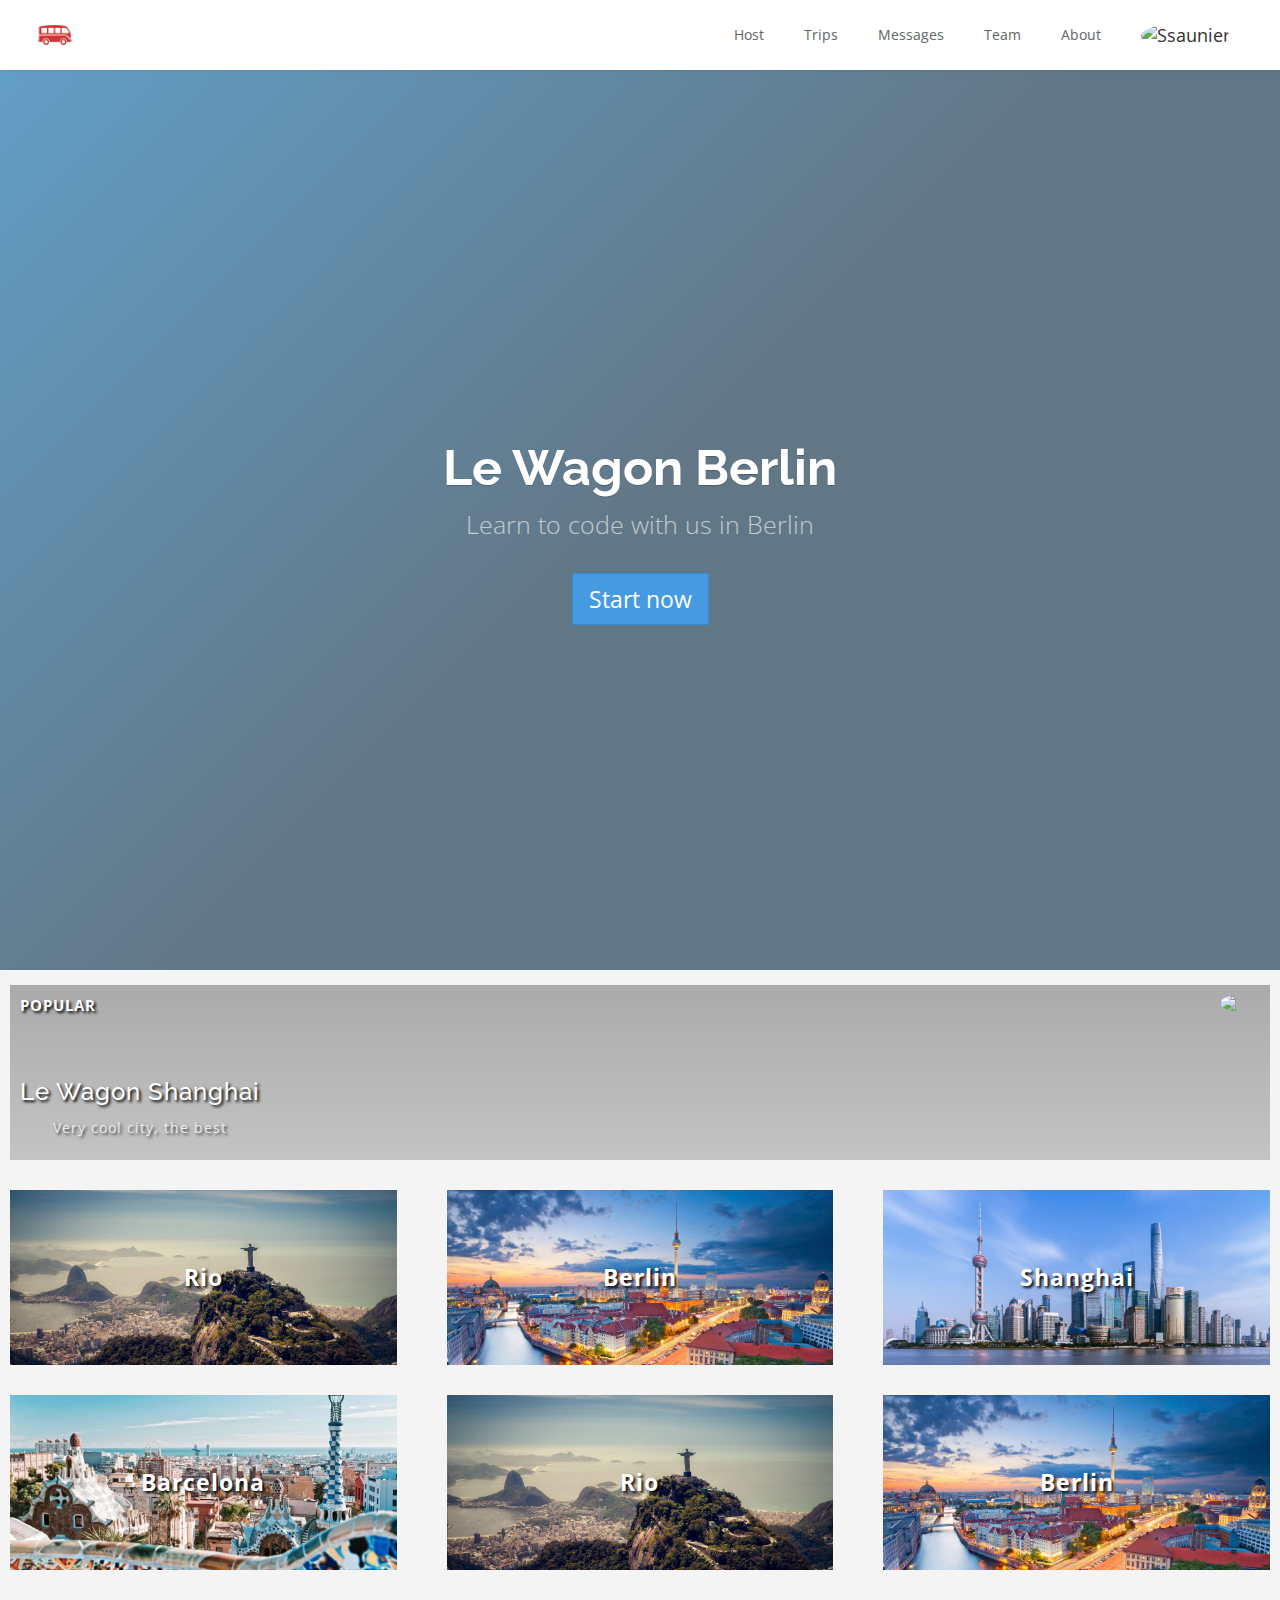
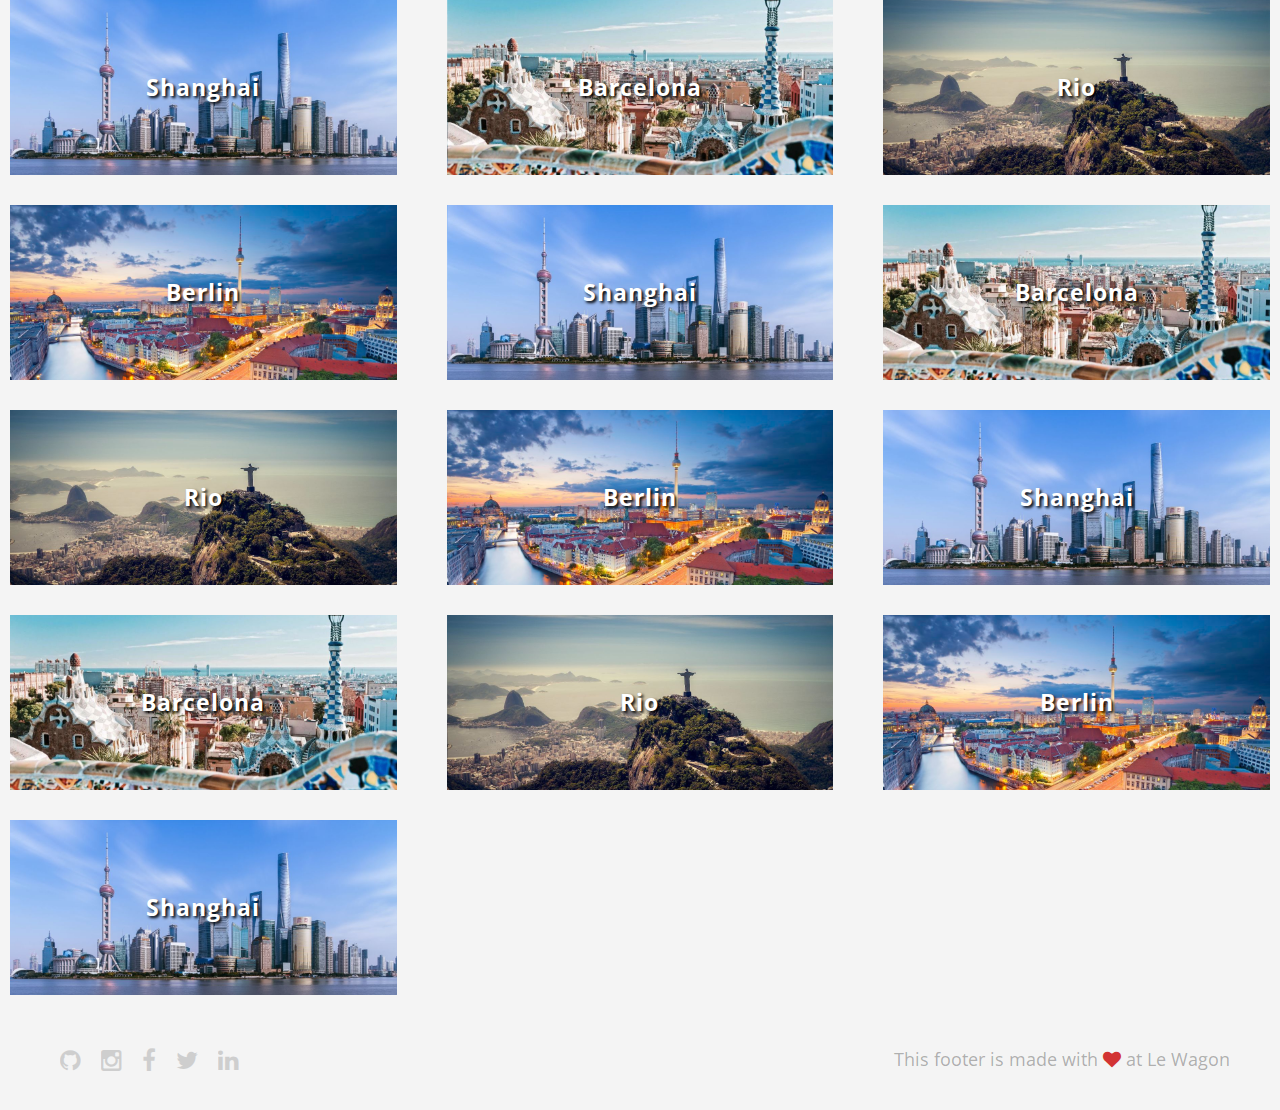
==== commit 6378f8c7: "Automated commit at 2018-05-14 10:14:01 UTC by middleman-deploy 2.0.0-alpha" ====
--- a/index.html
+++ b/index.html
@@ -7,12 +7,172 @@
           content="width=device-width, initial-scale=1, shrink-to-fit=no">
     <!-- Use the title from a page's frontmatter if it has one -->
     <title>Le Wagon - Middleman</title>
-    <link href="stylesheets/application-3c48b980.css" rel="stylesheet" />
+    <link href="stylesheets/application-6c3bb470.css" rel="stylesheet" />
     <script src="javascripts/application-93de88c9.js"></script>
     <link href="images/favicon-f15af148.png" rel="icon" type="image/png" />
   </head>
   <body>
-    <div id="home">
+    <div class="navbar-wagon">
+  <!-- Logo -->
+<a href="/" class="navbar-wagon-brand">    <img src="images/logo-acc9c0ec.png" alt="logo" />
+</a>
+  <!-- Right Navigation -->
+  <div class="navbar-wagon-right hidden-xs hidden-sm">
+
+    <a href="/" class="navbar-wagon-item navbar-wagon-link">Host</a>
+    <a href="/" class="navbar-wagon-item navbar-wagon-link">Trips</a>
+    <a href="/" class="navbar-wagon-item navbar-wagon-link">Messages</a>
+    <a href="team.html" class="navbar-wagon-item navbar-wagon-link">Team</a>
+    <a href="about.html" class="navbar-wagon-item navbar-wagon-link">About</a>
+
+    <!-- Profile picture with dropdown list -->
+    <div class="navbar-wagon-item">
+      <div class="dropdown">
+        <img src="https://kitt.lewagon.com/placeholder/users/ssaunier" class="avatar dropdown-toggle" id="navbar-wagon-menu" data-toggle="dropdown" alt="Ssaunier" />
+        <ul class="dropdown-menu dropdown-menu-right navbar-wagon-dropdown-menu">
+          <li></li>
+          <li></li>
+          <li></li>
+        </ul>
+      </div>
+    </div>
+  </div>
+
+  <!-- Dropdown appearing on mobile only -->
+  <div class="navbar-wagon-item hidden-md hidden-lg">
+    <div class="dropdown">
+      <i class="fa fa-bars dropdown-toggle" data-toggle="dropdown"></i>
+      <ul class="dropdown-menu dropdown-menu-right navbar-wagon-dropdown-menu">
+        <li></li>
+        <li></li>
+        <li></li>
+        <li></li>
+      </ul>
+    </div>
+  </div>
+</div>
+
+    <div class="banner" style="background-image: linear-gradient(-225deg, rgba(0,101,168,0.6) 0%, rgba(0,36,61,0.6) 50%), url('https://kitt.lewagon.com/placeholder/cities/berlin');">
+  <div class="banner-content">
+    <h1>Le Wagon Berlin</h1>
+    <p>Learn to code with us in Berlin</p>
+    <a class="btn btn-primary btn-lg">Start now</a>
+  </div>
+</div>
+
+<div class="card" style="background-image: linear-gradient(rgba(0,0,0,0.3), rgba(0,0,0,0.2)), url('https://kitt.lewagon.com/placeholder/cities/shanghai');">
+  <div class="card-category">Popular</div>
+  <div class="card-description">
+    <h2>Le Wagon Shanghai</h2>
+    <p>Very cool city, the best</p>
+  </div>
+  <img class="card-user" src="https://kitt.lewagon.com/placeholder/users/tgenaitay">
+  <a class="card-link" href="#" ></a>
+</div>
+
+<div class="main-container">
+  <div class="card-container">
+    <div class="row">
+      <div class="col-xs-12 col-sm-6 col-md-4">
+        <div class="card" style="background-image: url(images/rio-64dea820.jpg)">
+          Rio
+        </div>
+      </div>
+      <div class="col-xs-12 col-sm-6 col-md-4">
+        <div class="card" style="background-image: url(images/berlin-3a2ad7f6.jpg)">
+          Berlin
+        </div>
+      </div>
+      <div class="col-xs-12 col-sm-6 col-md-4">
+        <div class="card" style="background-image: url(images/shanghai-7024019c.jpg)">
+          Shanghai
+        </div>
+      </div>
+      <div class="col-xs-12 col-sm-6 col-md-4">
+        <div class="card" style="background-image: url(images/barcelona-6571c366.jpg)">
+          Barcelona
+        </div>
+      </div>
+      <div class="col-xs-12 col-sm-6 col-md-4">
+        <div class="card" style="background-image: url(images/rio-64dea820.jpg)">
+          Rio
+        </div>
+      </div>
+      <div class="col-xs-12 col-sm-6 col-md-4">
+        <div class="card" style="background-image: url(images/berlin-3a2ad7f6.jpg)">
+          Berlin
+        </div>
+      </div>
+      <div class="col-xs-12 col-sm-6 col-md-4">
+        <div class="card" style="background-image: url(images/shanghai-7024019c.jpg)">
+          Shanghai
+        </div>
+      </div>
+      <div class="col-xs-12 col-sm-6 col-md-4">
+        <div class="card" style="background-image: url(images/barcelona-6571c366.jpg)">
+          Barcelona
+        </div>
+      </div>
+      <div class="col-xs-12 col-sm-6 col-md-4">
+        <div class="card" style="background-image: url(images/rio-64dea820.jpg)">
+          Rio
+        </div>
+      </div>
+      <div class="col-xs-12 col-sm-6 col-md-4">
+        <div class="card" style="background-image: url(images/berlin-3a2ad7f6.jpg)">
+          Berlin
+        </div>
+      </div>
+      <div class="col-xs-12 col-sm-6 col-md-4">
+        <div class="card" style="background-image: url(images/shanghai-7024019c.jpg)">
+          Shanghai
+        </div>
+      </div>
+      <div class="col-xs-12 col-sm-6 col-md-4">
+        <div class="card" style="background-image: url(images/barcelona-6571c366.jpg)">
+          Barcelona
+        </div>
+      </div>
+      <div class="col-xs-12 col-sm-6 col-md-4">
+        <div class="card" style="background-image: url(images/rio-64dea820.jpg)">
+          Rio
+        </div>
+      </div>
+      <div class="col-xs-12 col-sm-6 col-md-4">
+        <div class="card" style="background-image: url(images/berlin-3a2ad7f6.jpg)">
+          Berlin
+        </div>
+      </div>
+      <div class="col-xs-12 col-sm-6 col-md-4">
+        <div class="card" style="background-image: url(images/shanghai-7024019c.jpg)">
+          Shanghai
+        </div>
+      </div>
+      <div class="col-xs-12 col-sm-6 col-md-4">
+        <div class="card" style="background-image: url(images/barcelona-6571c366.jpg)">
+          Barcelona
+        </div>
+      </div>
+      <div class="col-xs-12 col-sm-6 col-md-4">
+        <div class="card" style="background-image: url(images/rio-64dea820.jpg)">
+          Rio
+        </div>
+      </div>
+      <div class="col-xs-12 col-sm-6 col-md-4">
+        <div class="card" style="background-image: url(images/berlin-3a2ad7f6.jpg)">
+          Berlin
+        </div>
+      </div>
+      <div class="col-xs-12 col-sm-6 col-md-4">
+        <div class="card" style="background-image: url(images/shanghai-7024019c.jpg)">
+          Shanghai
+        </div>
+      </div>
+    </div>
+  </div>
+</div>
+
+<!-- <div id="home">
   <div class="home-content">
     <img src="images/logo-acc9c0ec.png" width="200" alt="Logo" />
     <p>
@@ -22,6 +182,19 @@
       <a href="about.html">More about this template</a>
     </p>
   </div>
+</div> -->
+
+    <div class="footer">
+  <div class="footer-links">
+    <a href="#"><i class="fa fa-github"></i></a>
+    <a href="#"><i class="fa fa-instagram"></i></a>
+    <a href="#"><i class="fa fa-facebook"></i></a>
+    <a href="#"><i class="fa fa-twitter"></i></a>
+    <a href="#"><i class="fa fa-linkedin"></i></a>
+  </div>
+  <div class="footer-copyright">
+    This footer is made with <i class="fa fa-heart"></i> at Le Wagon
+  </div>
 </div>
 
   </body>
--- a/stylesheets/application-6c3bb470.css
+++ b/stylesheets/application-6c3bb470.css
@@ -0,0 +1,8 @@
+@import url("https://fonts.googleapis.com/css?family=Open+Sans:400,300,700|Raleway:400,100,300,700,500");/*!
+ * Bootstrap v3.3.7 (http://getbootstrap.com)
+ * Copyright 2011-2016 Twitter, Inc.
+ * Licensed under MIT (https://github.com/twbs/bootstrap/blob/master/LICENSE)
+ *//*! normalize.css v3.0.3 | MIT License | github.com/necolas/normalize.css */html{font-family:sans-serif;-ms-text-size-adjust:100%;-webkit-text-size-adjust:100%}body{margin:0}article,aside,details,figcaption,figure,footer,header,hgroup,main,menu,nav,section,summary{display:block}audio,canvas,progress,video{display:inline-block;vertical-align:baseline}audio:not([controls]){display:none;height:0}[hidden],template{display:none}a{background-color:transparent}a:active,a:hover{outline:0}abbr[title]{border-bottom:1px dotted}b,strong{font-weight:bold}dfn{font-style:italic}h1{font-size:2em;margin:0.67em 0}mark{background:#ff0;color:#000}small{font-size:80%}sub,sup{font-size:75%;line-height:0;position:relative;vertical-align:baseline}sup{top:-0.5em}sub{bottom:-0.25em}img{border:0}svg:not(:root){overflow:hidden}figure{margin:1em 40px}hr{-webkit-box-sizing:content-box;box-sizing:content-box;height:0}pre{overflow:auto}code,kbd,pre,samp{font-family:monospace, monospace;font-size:1em}button,input,optgroup,select,textarea{color:inherit;font:inherit;margin:0}button{overflow:visible}button,select{text-transform:none}button,html input[type="button"],input[type="reset"],input[type="submit"]{-webkit-appearance:button;cursor:pointer}button[disabled],html input[disabled]{cursor:default}button::-moz-focus-inner,input::-moz-focus-inner{border:0;padding:0}input{line-height:normal}input[type="checkbox"],input[type="radio"]{-webkit-box-sizing:border-box;box-sizing:border-box;padding:0}input[type="number"]::-webkit-inner-spin-button,input[type="number"]::-webkit-outer-spin-button{height:auto}input[type="search"]{-webkit-appearance:textfield;-webkit-box-sizing:content-box;box-sizing:content-box}input[type="search"]::-webkit-search-cancel-button,input[type="search"]::-webkit-search-decoration{-webkit-appearance:none}fieldset{border:1px solid #c0c0c0;margin:0 2px;padding:0.35em 0.625em 0.75em}legend{border:0;padding:0}textarea{overflow:auto}optgroup{font-weight:bold}table{border-collapse:collapse;border-spacing:0}td,th{padding:0}/*! Source: https://github.com/h5bp/html5-boilerplate/blob/master/src/css/main.css */@media print{*,*:before,*:after{background:transparent !important;color:#000 !important;-webkit-box-shadow:none !important;box-shadow:none !important;text-shadow:none !important}a,a:visited{text-decoration:underline}a[href]:after{content:" (" attr(href) ")"}abbr[title]:after{content:" (" attr(title) ")"}a[href^="#"]:after,a[href^="javascript:"]:after{content:""}pre,blockquote{border:1px solid #999;page-break-inside:avoid}thead{display:table-header-group}tr,img{page-break-inside:avoid}img{max-width:100% !important}p,h2,h3{orphans:3;widows:3}h2,h3{page-break-after:avoid}.navbar{display:none}.btn>.caret,.dropup>.btn>.caret{border-top-color:#000 !important}.label{border:1px solid #000}.table{border-collapse:collapse !important}.table td,.table th{background-color:#fff !important}.table-bordered th,.table-bordered td{border:1px solid #ddd !important}}@font-face{font-family:'Glyphicons Halflings';src:url("../assets/bootstrap/glyphicons-halflings-regular-86b6f62b.eot");src:url("../assets/bootstrap/glyphicons-halflings-regular-86b6f62b.eot?#iefix") format("embedded-opentype"),url("../assets/bootstrap/glyphicons-halflings-regular-ca35b697.woff2") format("woff2"),url("../assets/bootstrap/glyphicons-halflings-regular-278e49a8.woff") format("woff"),url("../assets/bootstrap/glyphicons-halflings-regular-44bc1850.ttf") format("truetype"),url("../assets/bootstrap/glyphicons-halflings-regular-de51a849.svg#glyphicons_halflingsregular") format("svg")}.glyphicon{position:relative;top:1px;display:inline-block;font-family:'Glyphicons Halflings';font-style:normal;font-weight:normal;line-height:1;-webkit-font-smoothing:antialiased;-moz-osx-font-smoothing:grayscale}.glyphicon-asterisk:before{content:"\002a"}.glyphicon-plus:before{content:"\002b"}.glyphicon-euro:before,.glyphicon-eur:before{content:"\20ac"}.glyphicon-minus:before{content:"\2212"}.glyphicon-cloud:before{content:"\2601"}.glyphicon-envelope:before{content:"\2709"}.glyphicon-pencil:before{content:"\270f"}.glyphicon-glass:before{content:"\e001"}.glyphicon-music:before{content:"\e002"}.glyphicon-search:before{content:"\e003"}.glyphicon-heart:before{content:"\e005"}.glyphicon-star:before{content:"\e006"}.glyphicon-star-empty:before{content:"\e007"}.glyphicon-user:before{content:"\e008"}.glyphicon-film:before{content:"\e009"}.glyphicon-th-large:before{content:"\e010"}.glyphicon-th:before{content:"\e011"}.glyphicon-th-list:before{content:"\e012"}.glyphicon-ok:before{content:"\e013"}.glyphicon-remove:before{content:"\e014"}.glyphicon-zoom-in:before{content:"\e015"}.glyphicon-zoom-out:before{content:"\e016"}.glyphicon-off:before{content:"\e017"}.glyphicon-signal:before{content:"\e018"}.glyphicon-cog:before{content:"\e019"}.glyphicon-trash:before{content:"\e020"}.glyphicon-home:before{content:"\e021"}.glyphicon-file:before{content:"\e022"}.glyphicon-time:before{content:"\e023"}.glyphicon-road:before{content:"\e024"}.glyphicon-download-alt:before{content:"\e025"}.glyphicon-download:before{content:"\e026"}.glyphicon-upload:before{content:"\e027"}.glyphicon-inbox:before{content:"\e028"}.glyphicon-play-circle:before{content:"\e029"}.glyphicon-repeat:before{content:"\e030"}.glyphicon-refresh:before{content:"\e031"}.glyphicon-list-alt:before{content:"\e032"}.glyphicon-lock:before{content:"\e033"}.glyphicon-flag:before{content:"\e034"}.glyphicon-headphones:before{content:"\e035"}.glyphicon-volume-off:before{content:"\e036"}.glyphicon-volume-down:before{content:"\e037"}.glyphicon-volume-up:before{content:"\e038"}.glyphicon-qrcode:before{content:"\e039"}.glyphicon-barcode:before{content:"\e040"}.glyphicon-tag:before{content:"\e041"}.glyphicon-tags:before{content:"\e042"}.glyphicon-book:before{content:"\e043"}.glyphicon-bookmark:before{content:"\e044"}.glyphicon-print:before{content:"\e045"}.glyphicon-camera:before{content:"\e046"}.glyphicon-font:before{content:"\e047"}.glyphicon-bold:before{content:"\e048"}.glyphicon-italic:before{content:"\e049"}.glyphicon-text-height:before{content:"\e050"}.glyphicon-text-width:before{content:"\e051"}.glyphicon-align-left:before{content:"\e052"}.glyphicon-align-center:before{content:"\e053"}.glyphicon-align-right:before{content:"\e054"}.glyphicon-align-justify:before{content:"\e055"}.glyphicon-list:before{content:"\e056"}.glyphicon-indent-left:before{content:"\e057"}.glyphicon-indent-right:before{content:"\e058"}.glyphicon-facetime-video:before{content:"\e059"}.glyphicon-picture:before{content:"\e060"}.glyphicon-map-marker:before{content:"\e062"}.glyphicon-adjust:before{content:"\e063"}.glyphicon-tint:before{content:"\e064"}.glyphicon-edit:before{content:"\e065"}.glyphicon-share:before{content:"\e066"}.glyphicon-check:before{content:"\e067"}.glyphicon-move:before{content:"\e068"}.glyphicon-step-backward:before{content:"\e069"}.glyphicon-fast-backward:before{content:"\e070"}.glyphicon-backward:before{content:"\e071"}.glyphicon-play:before{content:"\e072"}.glyphicon-pause:before{content:"\e073"}.glyphicon-stop:before{content:"\e074"}.glyphicon-forward:before{content:"\e075"}.glyphicon-fast-forward:before{content:"\e076"}.glyphicon-step-forward:before{content:"\e077"}.glyphicon-eject:before{content:"\e078"}.glyphicon-chevron-left:before{content:"\e079"}.glyphicon-chevron-right:before{content:"\e080"}.glyphicon-plus-sign:before{content:"\e081"}.glyphicon-minus-sign:before{content:"\e082"}.glyphicon-remove-sign:before{content:"\e083"}.glyphicon-ok-sign:before{content:"\e084"}.glyphicon-question-sign:before{content:"\e085"}.glyphicon-info-sign:before{content:"\e086"}.glyphicon-screenshot:before{content:"\e087"}.glyphicon-remove-circle:before{content:"\e088"}.glyphicon-ok-circle:before{content:"\e089"}.glyphicon-ban-circle:before{content:"\e090"}.glyphicon-arrow-left:before{content:"\e091"}.glyphicon-arrow-right:before{content:"\e092"}.glyphicon-arrow-up:before{content:"\e093"}.glyphicon-arrow-down:before{content:"\e094"}.glyphicon-share-alt:before{content:"\e095"}.glyphicon-resize-full:before{content:"\e096"}.glyphicon-resize-small:before{content:"\e097"}.glyphicon-exclamation-sign:before{content:"\e101"}.glyphicon-gift:before{content:"\e102"}.glyphicon-leaf:before{content:"\e103"}.glyphicon-fire:before{content:"\e104"}.glyphicon-eye-open:before{content:"\e105"}.glyphicon-eye-close:before{content:"\e106"}.glyphicon-warning-sign:before{content:"\e107"}.glyphicon-plane:before{content:"\e108"}.glyphicon-calendar:before{content:"\e109"}.glyphicon-random:before{content:"\e110"}.glyphicon-comment:before{content:"\e111"}.glyphicon-magnet:before{content:"\e112"}.glyphicon-chevron-up:before{content:"\e113"}.glyphicon-chevron-down:before{content:"\e114"}.glyphicon-retweet:before{content:"\e115"}.glyphicon-shopping-cart:before{content:"\e116"}.glyphicon-folder-close:before{content:"\e117"}.glyphicon-folder-open:before{content:"\e118"}.glyphicon-resize-vertical:before{content:"\e119"}.glyphicon-resize-horizontal:before{content:"\e120"}.glyphicon-hdd:before{content:"\e121"}.glyphicon-bullhorn:before{content:"\e122"}.glyphicon-bell:before{content:"\e123"}.glyphicon-certificate:before{content:"\e124"}.glyphicon-thumbs-up:before{content:"\e125"}.glyphicon-thumbs-down:before{content:"\e126"}.glyphicon-hand-right:before{content:"\e127"}.glyphicon-hand-left:before{content:"\e128"}.glyphicon-hand-up:before{content:"\e129"}.glyphicon-hand-down:before{content:"\e130"}.glyphicon-circle-arrow-right:before{content:"\e131"}.glyphicon-circle-arrow-left:before{content:"\e132"}.glyphicon-circle-arrow-up:before{content:"\e133"}.glyphicon-circle-arrow-down:before{content:"\e134"}.glyphicon-globe:before{content:"\e135"}.glyphicon-wrench:before{content:"\e136"}.glyphicon-tasks:before{content:"\e137"}.glyphicon-filter:before{content:"\e138"}.glyphicon-briefcase:before{content:"\e139"}.glyphicon-fullscreen:before{content:"\e140"}.glyphicon-dashboard:before{content:"\e141"}.glyphicon-paperclip:before{content:"\e142"}.glyphicon-heart-empty:before{content:"\e143"}.glyphicon-link:before{content:"\e144"}.glyphicon-phone:before{content:"\e145"}.glyphicon-pushpin:before{content:"\e146"}.glyphicon-usd:before{content:"\e148"}.glyphicon-gbp:before{content:"\e149"}.glyphicon-sort:before{content:"\e150"}.glyphicon-sort-by-alphabet:before{content:"\e151"}.glyphicon-sort-by-alphabet-alt:before{content:"\e152"}.glyphicon-sort-by-order:before{content:"\e153"}.glyphicon-sort-by-order-alt:before{content:"\e154"}.glyphicon-sort-by-attributes:before{content:"\e155"}.glyphicon-sort-by-attributes-alt:before{content:"\e156"}.glyphicon-unchecked:before{content:"\e157"}.glyphicon-expand:before{content:"\e158"}.glyphicon-collapse-down:before{content:"\e159"}.glyphicon-collapse-up:before{content:"\e160"}.glyphicon-log-in:before{content:"\e161"}.glyphicon-flash:before{content:"\e162"}.glyphicon-log-out:before{content:"\e163"}.glyphicon-new-window:before{content:"\e164"}.glyphicon-record:before{content:"\e165"}.glyphicon-save:before{content:"\e166"}.glyphicon-open:before{content:"\e167"}.glyphicon-saved:before{content:"\e168"}.glyphicon-import:before{content:"\e169"}.glyphicon-export:before{content:"\e170"}.glyphicon-send:before{content:"\e171"}.glyphicon-floppy-disk:before{content:"\e172"}.glyphicon-floppy-saved:before{content:"\e173"}.glyphicon-floppy-remove:before{content:"\e174"}.glyphicon-floppy-save:before{content:"\e175"}.glyphicon-floppy-open:before{content:"\e176"}.glyphicon-credit-card:before{content:"\e177"}.glyphicon-transfer:before{content:"\e178"}.glyphicon-cutlery:before{content:"\e179"}.glyphicon-header:before{content:"\e180"}.glyphicon-compressed:before{content:"\e181"}.glyphicon-earphone:before{content:"\e182"}.glyphicon-phone-alt:before{content:"\e183"}.glyphicon-tower:before{content:"\e184"}.glyphicon-stats:before{content:"\e185"}.glyphicon-sd-video:before{content:"\e186"}.glyphicon-hd-video:before{content:"\e187"}.glyphicon-subtitles:before{content:"\e188"}.glyphicon-sound-stereo:before{content:"\e189"}.glyphicon-sound-dolby:before{content:"\e190"}.glyphicon-sound-5-1:before{content:"\e191"}.glyphicon-sound-6-1:before{content:"\e192"}.glyphicon-sound-7-1:before{content:"\e193"}.glyphicon-copyright-mark:before{content:"\e194"}.glyphicon-registration-mark:before{content:"\e195"}.glyphicon-cloud-download:before{content:"\e197"}.glyphicon-cloud-upload:before{content:"\e198"}.glyphicon-tree-conifer:before{content:"\e199"}.glyphicon-tree-deciduous:before{content:"\e200"}.glyphicon-cd:before{content:"\e201"}.glyphicon-save-file:before{content:"\e202"}.glyphicon-open-file:before{content:"\e203"}.glyphicon-level-up:before{content:"\e204"}.glyphicon-copy:before{content:"\e205"}.glyphicon-paste:before{content:"\e206"}.glyphicon-alert:before{content:"\e209"}.glyphicon-equalizer:before{content:"\e210"}.glyphicon-king:before{content:"\e211"}.glyphicon-queen:before{content:"\e212"}.glyphicon-pawn:before{content:"\e213"}.glyphicon-bishop:before{content:"\e214"}.glyphicon-knight:before{content:"\e215"}.glyphicon-baby-formula:before{content:"\e216"}.glyphicon-tent:before{content:"\26fa"}.glyphicon-blackboard:before{content:"\e218"}.glyphicon-bed:before{content:"\e219"}.glyphicon-apple:before{content:"\f8ff"}.glyphicon-erase:before{content:"\e221"}.glyphicon-hourglass:before{content:"\231b"}.glyphicon-lamp:before{content:"\e223"}.glyphicon-duplicate:before{content:"\e224"}.glyphicon-piggy-bank:before{content:"\e225"}.glyphicon-scissors:before{content:"\e226"}.glyphicon-bitcoin:before{content:"\e227"}.glyphicon-btc:before{content:"\e227"}.glyphicon-xbt:before{content:"\e227"}.glyphicon-yen:before{content:"\00a5"}.glyphicon-jpy:before{content:"\00a5"}.glyphicon-ruble:before{content:"\20bd"}.glyphicon-rub:before{content:"\20bd"}.glyphicon-scale:before{content:"\e230"}.glyphicon-ice-lolly:before{content:"\e231"}.glyphicon-ice-lolly-tasted:before{content:"\e232"}.glyphicon-education:before{content:"\e233"}.glyphicon-option-horizontal:before{content:"\e234"}.glyphicon-option-vertical:before{content:"\e235"}.glyphicon-menu-hamburger:before{content:"\e236"}.glyphicon-modal-window:before{content:"\e237"}.glyphicon-oil:before{content:"\e238"}.glyphicon-grain:before{content:"\e239"}.glyphicon-sunglasses:before{content:"\e240"}.glyphicon-text-size:before{content:"\e241"}.glyphicon-text-color:before{content:"\e242"}.glyphicon-text-background:before{content:"\e243"}.glyphicon-object-align-top:before{content:"\e244"}.glyphicon-object-align-bottom:before{content:"\e245"}.glyphicon-object-align-horizontal:before{content:"\e246"}.glyphicon-object-align-left:before{content:"\e247"}.glyphicon-object-align-vertical:before{content:"\e248"}.glyphicon-object-align-right:before{content:"\e249"}.glyphicon-triangle-right:before{content:"\e250"}.glyphicon-triangle-left:before{content:"\e251"}.glyphicon-triangle-bottom:before{content:"\e252"}.glyphicon-triangle-top:before{content:"\e253"}.glyphicon-console:before{content:"\e254"}.glyphicon-superscript:before{content:"\e255"}.glyphicon-subscript:before{content:"\e256"}.glyphicon-menu-left:before{content:"\e257"}.glyphicon-menu-right:before{content:"\e258"}.glyphicon-menu-down:before{content:"\e259"}.glyphicon-menu-up:before{content:"\e260"}*{-webkit-box-sizing:border-box;box-sizing:border-box}*:before,*:after{-webkit-box-sizing:border-box;box-sizing:border-box}html{font-size:10px;-webkit-tap-highlight-color:transparent}body{font-family:"Open Sans", "Helvetica", "sans-serif";font-size:18px;line-height:1.42857143;color:#333333;background-color:#F4F4F4}input,button,select,textarea{font-family:inherit;font-size:inherit;line-height:inherit}a{color:#469AE0;text-decoration:none}a:hover,a:focus{color:#1f74ba;text-decoration:underline}a:focus{outline:5px auto -webkit-focus-ring-color;outline-offset:-2px}figure{margin:0}img{vertical-align:middle}.img-responsive{display:block;max-width:100%;height:auto}.img-rounded{border-radius:2px}.img-thumbnail{padding:4px;line-height:1.42857143;background-color:#F4F4F4;border:1px solid #ddd;border-radius:2px;-webkit-transition:all 0.2s ease-in-out;transition:all 0.2s ease-in-out;display:inline-block;max-width:100%;height:auto}.img-circle{border-radius:50%}hr{margin-top:25px;margin-bottom:25px;border:0;border-top:1px solid #eeeeee}.sr-only{position:absolute;width:1px;height:1px;margin:-1px;padding:0;overflow:hidden;clip:rect(0, 0, 0, 0);border:0}.sr-only-focusable:active,.sr-only-focusable:focus{position:static;width:auto;height:auto;margin:0;overflow:visible;clip:auto}[role="button"]{cursor:pointer}h1,h2,h3,h4,h5,h6,.h1,.h2,.h3,.h4,.h5,.h6{font-family:"Raleway", "Helvetica", "sans-serif";font-weight:500;line-height:1.1;color:inherit}h1 small,h1 .small,h2 small,h2 .small,h3 small,h3 .small,h4 small,h4 .small,h5 small,h5 .small,h6 small,h6 .small,.h1 small,.h1 .small,.h2 small,.h2 .small,.h3 small,.h3 .small,.h4 small,.h4 .small,.h5 small,.h5 .small,.h6 small,.h6 .small{font-weight:normal;line-height:1;color:#777777}h1,.h1,h2,.h2,h3,.h3{margin-top:25px;margin-bottom:12.5px}h1 small,h1 .small,.h1 small,.h1 .small,h2 small,h2 .small,.h2 small,.h2 .small,h3 small,h3 .small,.h3 small,.h3 .small{font-size:65%}h4,.h4,h5,.h5,h6,.h6{margin-top:12.5px;margin-bottom:12.5px}h4 small,h4 .small,.h4 small,.h4 .small,h5 small,h5 .small,.h5 small,.h5 .small,h6 small,h6 .small,.h6 small,.h6 .small{font-size:75%}h1,.h1{font-size:46px}h2,.h2{font-size:38px}h3,.h3{font-size:31px}h4,.h4{font-size:23px}h5,.h5{font-size:18px}h6,.h6{font-size:16px}p{margin:0 0 12.5px}.lead{margin-bottom:25px;font-size:20px;font-weight:300;line-height:1.4}@media (min-width: 768px){.lead{font-size:27px}}small,.small{font-size:88%}mark,.mark{background-color:#fcf8e3;padding:.2em}.text-left{text-align:left}.text-right{text-align:right}.text-center{text-align:center}.text-justify{text-align:justify}.text-nowrap{white-space:nowrap}.text-lowercase{text-transform:lowercase}.text-uppercase,.initialism{text-transform:uppercase}.text-capitalize{text-transform:capitalize}.text-muted{color:#777777}.text-primary{color:#469AE0}a.text-primary:hover,a.text-primary:focus{color:#2381d0}.text-success{color:#3c763d}a.text-success:hover,a.text-success:focus{color:#2b542c}.text-info{color:#31708f}a.text-info:hover,a.text-info:focus{color:#245269}.text-warning{color:#8a6d3b}a.text-warning:hover,a.text-warning:focus{color:#66512c}.text-danger{color:#a94442}a.text-danger:hover,a.text-danger:focus{color:#843534}.bg-primary{color:#fff}.bg-primary{background-color:#469AE0}a.bg-primary:hover,a.bg-primary:focus{background-color:#2381d0}.bg-success{background-color:#dff0d8}a.bg-success:hover,a.bg-success:focus{background-color:#c1e2b3}.bg-info{background-color:#d9edf7}a.bg-info:hover,a.bg-info:focus{background-color:#afd9ee}.bg-warning{background-color:#fcf8e3}a.bg-warning:hover,a.bg-warning:focus{background-color:#f7ecb5}.bg-danger{background-color:#f2dede}a.bg-danger:hover,a.bg-danger:focus{background-color:#e4b9b9}.page-header{padding-bottom:11.5px;margin:50px 0 25px;border-bottom:1px solid #eeeeee}ul,ol{margin-top:0;margin-bottom:12.5px}ul ul,ul ol,ol ul,ol ol{margin-bottom:0}.list-unstyled{padding-left:0;list-style:none}.list-inline{padding-left:0;list-style:none;margin-left:-5px}.list-inline>li{display:inline-block;padding-left:5px;padding-right:5px}dl{margin-top:0;margin-bottom:25px}dt,dd{line-height:1.42857143}dt{font-weight:bold}dd{margin-left:0}.dl-horizontal dd:before,.dl-horizontal dd:after{content:" ";display:table}.dl-horizontal dd:after{clear:both}@media (min-width: 768px){.dl-horizontal dt{float:left;width:160px;clear:left;text-align:right;overflow:hidden;text-overflow:ellipsis;white-space:nowrap}.dl-horizontal dd{margin-left:180px}}abbr[title],abbr[data-original-title]{cursor:help;border-bottom:1px dotted #777777}.initialism{font-size:90%}blockquote{padding:12.5px 25px;margin:0 0 25px;font-size:22.5px;border-left:5px solid #eeeeee}blockquote p:last-child,blockquote ul:last-child,blockquote ol:last-child{margin-bottom:0}blockquote footer,blockquote small,blockquote .small{display:block;font-size:80%;line-height:1.42857143;color:#777777}blockquote footer:before,blockquote small:before,blockquote .small:before{content:'\2014 \00A0'}.blockquote-reverse,blockquote.pull-right{padding-right:15px;padding-left:0;border-right:5px solid #eeeeee;border-left:0;text-align:right}.blockquote-reverse footer:before,.blockquote-reverse small:before,.blockquote-reverse .small:before,blockquote.pull-right footer:before,blockquote.pull-right small:before,blockquote.pull-right .small:before{content:''}.blockquote-reverse footer:after,.blockquote-reverse small:after,.blockquote-reverse .small:after,blockquote.pull-right footer:after,blockquote.pull-right small:after,blockquote.pull-right .small:after{content:'\00A0 \2014'}address{margin-bottom:25px;font-style:normal;line-height:1.42857143}code,kbd,pre,samp{font-family:Menlo, Monaco, Consolas, "Courier New", monospace}code{padding:2px 4px;font-size:90%;color:#c7254e;background-color:#f9f2f4;border-radius:2px}kbd{padding:2px 4px;font-size:90%;color:#fff;background-color:#333;border-radius:2px;-webkit-box-shadow:inset 0 -1px 0 rgba(0,0,0,0.25);box-shadow:inset 0 -1px 0 rgba(0,0,0,0.25)}kbd kbd{padding:0;font-size:100%;font-weight:bold;-webkit-box-shadow:none;box-shadow:none}pre{display:block;padding:12px;margin:0 0 12.5px;font-size:17px;line-height:1.42857143;word-break:break-all;word-wrap:break-word;color:#333333;background-color:#f5f5f5;border:1px solid #ccc;border-radius:2px}pre code{padding:0;font-size:inherit;color:inherit;white-space:pre-wrap;background-color:transparent;border-radius:0}.pre-scrollable{max-height:340px;overflow-y:scroll}.container{margin-right:auto;margin-left:auto;padding-left:15px;padding-right:15px}.container:before,.container:after{content:" ";display:table}.container:after{clear:both}@media (min-width: 768px){.container{width:750px}}@media (min-width: 992px){.container{width:970px}}@media (min-width: 1200px){.container{width:1170px}}.container-fluid{margin-right:auto;margin-left:auto;padding-left:15px;padding-right:15px}.container-fluid:before,.container-fluid:after{content:" ";display:table}.container-fluid:after{clear:both}.row{margin-left:-15px;margin-right:-15px}.row:before,.row:after{content:" ";display:table}.row:after{clear:both}.col-xs-1,.col-sm-1,.col-md-1,.col-lg-1,.col-xs-2,.col-sm-2,.col-md-2,.col-lg-2,.col-xs-3,.col-sm-3,.col-md-3,.col-lg-3,.col-xs-4,.col-sm-4,.col-md-4,.col-lg-4,.col-xs-5,.col-sm-5,.col-md-5,.col-lg-5,.col-xs-6,.col-sm-6,.col-md-6,.col-lg-6,.col-xs-7,.col-sm-7,.col-md-7,.col-lg-7,.col-xs-8,.col-sm-8,.col-md-8,.col-lg-8,.col-xs-9,.col-sm-9,.col-md-9,.col-lg-9,.col-xs-10,.col-sm-10,.col-md-10,.col-lg-10,.col-xs-11,.col-sm-11,.col-md-11,.col-lg-11,.col-xs-12,.col-sm-12,.col-md-12,.col-lg-12{position:relative;min-height:1px;padding-left:15px;padding-right:15px}.col-xs-1,.col-xs-2,.col-xs-3,.col-xs-4,.col-xs-5,.col-xs-6,.col-xs-7,.col-xs-8,.col-xs-9,.col-xs-10,.col-xs-11,.col-xs-12{float:left}.col-xs-1{width:8.33333333%}.col-xs-2{width:16.66666667%}.col-xs-3{width:25%}.col-xs-4{width:33.33333333%}.col-xs-5{width:41.66666667%}.col-xs-6{width:50%}.col-xs-7{width:58.33333333%}.col-xs-8{width:66.66666667%}.col-xs-9{width:75%}.col-xs-10{width:83.33333333%}.col-xs-11{width:91.66666667%}.col-xs-12{width:100%}.col-xs-pull-0{right:auto}.col-xs-pull-1{right:8.33333333%}.col-xs-pull-2{right:16.66666667%}.col-xs-pull-3{right:25%}.col-xs-pull-4{right:33.33333333%}.col-xs-pull-5{right:41.66666667%}.col-xs-pull-6{right:50%}.col-xs-pull-7{right:58.33333333%}.col-xs-pull-8{right:66.66666667%}.col-xs-pull-9{right:75%}.col-xs-pull-10{right:83.33333333%}.col-xs-pull-11{right:91.66666667%}.col-xs-pull-12{right:100%}.col-xs-push-0{left:auto}.col-xs-push-1{left:8.33333333%}.col-xs-push-2{left:16.66666667%}.col-xs-push-3{left:25%}.col-xs-push-4{left:33.33333333%}.col-xs-push-5{left:41.66666667%}.col-xs-push-6{left:50%}.col-xs-push-7{left:58.33333333%}.col-xs-push-8{left:66.66666667%}.col-xs-push-9{left:75%}.col-xs-push-10{left:83.33333333%}.col-xs-push-11{left:91.66666667%}.col-xs-push-12{left:100%}.col-xs-offset-0{margin-left:0%}.col-xs-offset-1{margin-left:8.33333333%}.col-xs-offset-2{margin-left:16.66666667%}.col-xs-offset-3{margin-left:25%}.col-xs-offset-4{margin-left:33.33333333%}.col-xs-offset-5{margin-left:41.66666667%}.col-xs-offset-6{margin-left:50%}.col-xs-offset-7{margin-left:58.33333333%}.col-xs-offset-8{margin-left:66.66666667%}.col-xs-offset-9{margin-left:75%}.col-xs-offset-10{margin-left:83.33333333%}.col-xs-offset-11{margin-left:91.66666667%}.col-xs-offset-12{margin-left:100%}@media (min-width: 768px){.col-sm-1,.col-sm-2,.col-sm-3,.col-sm-4,.col-sm-5,.col-sm-6,.col-sm-7,.col-sm-8,.col-sm-9,.col-sm-10,.col-sm-11,.col-sm-12{float:left}.col-sm-1{width:8.33333333%}.col-sm-2{width:16.66666667%}.col-sm-3{width:25%}.col-sm-4{width:33.33333333%}.col-sm-5{width:41.66666667%}.col-sm-6{width:50%}.col-sm-7{width:58.33333333%}.col-sm-8{width:66.66666667%}.col-sm-9{width:75%}.col-sm-10{width:83.33333333%}.col-sm-11{width:91.66666667%}.col-sm-12{width:100%}.col-sm-pull-0{right:auto}.col-sm-pull-1{right:8.33333333%}.col-sm-pull-2{right:16.66666667%}.col-sm-pull-3{right:25%}.col-sm-pull-4{right:33.33333333%}.col-sm-pull-5{right:41.66666667%}.col-sm-pull-6{right:50%}.col-sm-pull-7{right:58.33333333%}.col-sm-pull-8{right:66.66666667%}.col-sm-pull-9{right:75%}.col-sm-pull-10{right:83.33333333%}.col-sm-pull-11{right:91.66666667%}.col-sm-pull-12{right:100%}.col-sm-push-0{left:auto}.col-sm-push-1{left:8.33333333%}.col-sm-push-2{left:16.66666667%}.col-sm-push-3{left:25%}.col-sm-push-4{left:33.33333333%}.col-sm-push-5{left:41.66666667%}.col-sm-push-6{left:50%}.col-sm-push-7{left:58.33333333%}.col-sm-push-8{left:66.66666667%}.col-sm-push-9{left:75%}.col-sm-push-10{left:83.33333333%}.col-sm-push-11{left:91.66666667%}.col-sm-push-12{left:100%}.col-sm-offset-0{margin-left:0%}.col-sm-offset-1{margin-left:8.33333333%}.col-sm-offset-2{margin-left:16.66666667%}.col-sm-offset-3{margin-left:25%}.col-sm-offset-4{margin-left:33.33333333%}.col-sm-offset-5{margin-left:41.66666667%}.col-sm-offset-6{margin-left:50%}.col-sm-offset-7{margin-left:58.33333333%}.col-sm-offset-8{margin-left:66.66666667%}.col-sm-offset-9{margin-left:75%}.col-sm-offset-10{margin-left:83.33333333%}.col-sm-offset-11{margin-left:91.66666667%}.col-sm-offset-12{margin-left:100%}}@media (min-width: 992px){.col-md-1,.col-md-2,.col-md-3,.col-md-4,.col-md-5,.col-md-6,.col-md-7,.col-md-8,.col-md-9,.col-md-10,.col-md-11,.col-md-12{float:left}.col-md-1{width:8.33333333%}.col-md-2{width:16.66666667%}.col-md-3{width:25%}.col-md-4{width:33.33333333%}.col-md-5{width:41.66666667%}.col-md-6{width:50%}.col-md-7{width:58.33333333%}.col-md-8{width:66.66666667%}.col-md-9{width:75%}.col-md-10{width:83.33333333%}.col-md-11{width:91.66666667%}.col-md-12{width:100%}.col-md-pull-0{right:auto}.col-md-pull-1{right:8.33333333%}.col-md-pull-2{right:16.66666667%}.col-md-pull-3{right:25%}.col-md-pull-4{right:33.33333333%}.col-md-pull-5{right:41.66666667%}.col-md-pull-6{right:50%}.col-md-pull-7{right:58.33333333%}.col-md-pull-8{right:66.66666667%}.col-md-pull-9{right:75%}.col-md-pull-10{right:83.33333333%}.col-md-pull-11{right:91.66666667%}.col-md-pull-12{right:100%}.col-md-push-0{left:auto}.col-md-push-1{left:8.33333333%}.col-md-push-2{left:16.66666667%}.col-md-push-3{left:25%}.col-md-push-4{left:33.33333333%}.col-md-push-5{left:41.66666667%}.col-md-push-6{left:50%}.col-md-push-7{left:58.33333333%}.col-md-push-8{left:66.66666667%}.col-md-push-9{left:75%}.col-md-push-10{left:83.33333333%}.col-md-push-11{left:91.66666667%}.col-md-push-12{left:100%}.col-md-offset-0{margin-left:0%}.col-md-offset-1{margin-left:8.33333333%}.col-md-offset-2{margin-left:16.66666667%}.col-md-offset-3{margin-left:25%}.col-md-offset-4{margin-left:33.33333333%}.col-md-offset-5{margin-left:41.66666667%}.col-md-offset-6{margin-left:50%}.col-md-offset-7{margin-left:58.33333333%}.col-md-offset-8{margin-left:66.66666667%}.col-md-offset-9{margin-left:75%}.col-md-offset-10{margin-left:83.33333333%}.col-md-offset-11{margin-left:91.66666667%}.col-md-offset-12{margin-left:100%}}@media (min-width: 1200px){.col-lg-1,.col-lg-2,.col-lg-3,.col-lg-4,.col-lg-5,.col-lg-6,.col-lg-7,.col-lg-8,.col-lg-9,.col-lg-10,.col-lg-11,.col-lg-12{float:left}.col-lg-1{width:8.33333333%}.col-lg-2{width:16.66666667%}.col-lg-3{width:25%}.col-lg-4{width:33.33333333%}.col-lg-5{width:41.66666667%}.col-lg-6{width:50%}.col-lg-7{width:58.33333333%}.col-lg-8{width:66.66666667%}.col-lg-9{width:75%}.col-lg-10{width:83.33333333%}.col-lg-11{width:91.66666667%}.col-lg-12{width:100%}.col-lg-pull-0{right:auto}.col-lg-pull-1{right:8.33333333%}.col-lg-pull-2{right:16.66666667%}.col-lg-pull-3{right:25%}.col-lg-pull-4{right:33.33333333%}.col-lg-pull-5{right:41.66666667%}.col-lg-pull-6{right:50%}.col-lg-pull-7{right:58.33333333%}.col-lg-pull-8{right:66.66666667%}.col-lg-pull-9{right:75%}.col-lg-pull-10{right:83.33333333%}.col-lg-pull-11{right:91.66666667%}.col-lg-pull-12{right:100%}.col-lg-push-0{left:auto}.col-lg-push-1{left:8.33333333%}.col-lg-push-2{left:16.66666667%}.col-lg-push-3{left:25%}.col-lg-push-4{left:33.33333333%}.col-lg-push-5{left:41.66666667%}.col-lg-push-6{left:50%}.col-lg-push-7{left:58.33333333%}.col-lg-push-8{left:66.66666667%}.col-lg-push-9{left:75%}.col-lg-push-10{left:83.33333333%}.col-lg-push-11{left:91.66666667%}.col-lg-push-12{left:100%}.col-lg-offset-0{margin-left:0%}.col-lg-offset-1{margin-left:8.33333333%}.col-lg-offset-2{margin-left:16.66666667%}.col-lg-offset-3{margin-left:25%}.col-lg-offset-4{margin-left:33.33333333%}.col-lg-offset-5{margin-left:41.66666667%}.col-lg-offset-6{margin-left:50%}.col-lg-offset-7{margin-left:58.33333333%}.col-lg-offset-8{margin-left:66.66666667%}.col-lg-offset-9{margin-left:75%}.col-lg-offset-10{margin-left:83.33333333%}.col-lg-offset-11{margin-left:91.66666667%}.col-lg-offset-12{margin-left:100%}}table{background-color:transparent}caption{padding-top:8px;padding-bottom:8px;color:#777777;text-align:left}th{text-align:left}.table{width:100%;max-width:100%;margin-bottom:25px}.table>thead>tr>th,.table>thead>tr>td,.table>tbody>tr>th,.table>tbody>tr>td,.table>tfoot>tr>th,.table>tfoot>tr>td{padding:8px;line-height:1.42857143;vertical-align:top;border-top:1px solid #ddd}.table>thead>tr>th{vertical-align:bottom;border-bottom:2px solid #ddd}.table>caption+thead>tr:first-child>th,.table>caption+thead>tr:first-child>td,.table>colgroup+thead>tr:first-child>th,.table>colgroup+thead>tr:first-child>td,.table>thead:first-child>tr:first-child>th,.table>thead:first-child>tr:first-child>td{border-top:0}.table>tbody+tbody{border-top:2px solid #ddd}.table .table{background-color:#F4F4F4}.table-condensed>thead>tr>th,.table-condensed>thead>tr>td,.table-condensed>tbody>tr>th,.table-condensed>tbody>tr>td,.table-condensed>tfoot>tr>th,.table-condensed>tfoot>tr>td{padding:5px}.table-bordered{border:1px solid #ddd}.table-bordered>thead>tr>th,.table-bordered>thead>tr>td,.table-bordered>tbody>tr>th,.table-bordered>tbody>tr>td,.table-bordered>tfoot>tr>th,.table-bordered>tfoot>tr>td{border:1px solid #ddd}.table-bordered>thead>tr>th,.table-bordered>thead>tr>td{border-bottom-width:2px}.table-striped>tbody>tr:nth-of-type(odd){background-color:#f9f9f9}.table-hover>tbody>tr:hover{background-color:#f5f5f5}table col[class*="col-"]{position:static;float:none;display:table-column}table td[class*="col-"],table th[class*="col-"]{position:static;float:none;display:table-cell}.table>thead>tr>td.active,.table>thead>tr>th.active,.table>thead>tr.active>td,.table>thead>tr.active>th,.table>tbody>tr>td.active,.table>tbody>tr>th.active,.table>tbody>tr.active>td,.table>tbody>tr.active>th,.table>tfoot>tr>td.active,.table>tfoot>tr>th.active,.table>tfoot>tr.active>td,.table>tfoot>tr.active>th{background-color:#f5f5f5}.table-hover>tbody>tr>td.active:hover,.table-hover>tbody>tr>th.active:hover,.table-hover>tbody>tr.active:hover>td,.table-hover>tbody>tr:hover>.active,.table-hover>tbody>tr.active:hover>th{background-color:#e8e8e8}.table>thead>tr>td.success,.table>thead>tr>th.success,.table>thead>tr.success>td,.table>thead>tr.success>th,.table>tbody>tr>td.success,.table>tbody>tr>th.success,.table>tbody>tr.success>td,.table>tbody>tr.success>th,.table>tfoot>tr>td.success,.table>tfoot>tr>th.success,.table>tfoot>tr.success>td,.table>tfoot>tr.success>th{background-color:#dff0d8}.table-hover>tbody>tr>td.success:hover,.table-hover>tbody>tr>th.success:hover,.table-hover>tbody>tr.success:hover>td,.table-hover>tbody>tr:hover>.success,.table-hover>tbody>tr.success:hover>th{background-color:#d0e9c6}.table>thead>tr>td.info,.table>thead>tr>th.info,.table>thead>tr.info>td,.table>thead>tr.info>th,.table>tbody>tr>td.info,.table>tbody>tr>th.info,.table>tbody>tr.info>td,.table>tbody>tr.info>th,.table>tfoot>tr>td.info,.table>tfoot>tr>th.info,.table>tfoot>tr.info>td,.table>tfoot>tr.info>th{background-color:#d9edf7}.table-hover>tbody>tr>td.info:hover,.table-hover>tbody>tr>th.info:hover,.table-hover>tbody>tr.info:hover>td,.table-hover>tbody>tr:hover>.info,.table-hover>tbody>tr.info:hover>th{background-color:#c4e3f3}.table>thead>tr>td.warning,.table>thead>tr>th.warning,.table>thead>tr.warning>td,.table>thead>tr.warning>th,.table>tbody>tr>td.warning,.table>tbody>tr>th.warning,.table>tbody>tr.warning>td,.table>tbody>tr.warning>th,.table>tfoot>tr>td.warning,.table>tfoot>tr>th.warning,.table>tfoot>tr.warning>td,.table>tfoot>tr.warning>th{background-color:#fcf8e3}.table-hover>tbody>tr>td.warning:hover,.table-hover>tbody>tr>th.warning:hover,.table-hover>tbody>tr.warning:hover>td,.table-hover>tbody>tr:hover>.warning,.table-hover>tbody>tr.warning:hover>th{background-color:#faf2cc}.table>thead>tr>td.danger,.table>thead>tr>th.danger,.table>thead>tr.danger>td,.table>thead>tr.danger>th,.table>tbody>tr>td.danger,.table>tbody>tr>th.danger,.table>tbody>tr.danger>td,.table>tbody>tr.danger>th,.table>tfoot>tr>td.danger,.table>tfoot>tr>th.danger,.table>tfoot>tr.danger>td,.table>tfoot>tr.danger>th{background-color:#f2dede}.table-hover>tbody>tr>td.danger:hover,.table-hover>tbody>tr>th.danger:hover,.table-hover>tbody>tr.danger:hover>td,.table-hover>tbody>tr:hover>.danger,.table-hover>tbody>tr.danger:hover>th{background-color:#ebcccc}.table-responsive{overflow-x:auto;min-height:0.01%}@media screen and (max-width: 767px){.table-responsive{width:100%;margin-bottom:18.75px;overflow-y:hidden;-ms-overflow-style:-ms-autohiding-scrollbar;border:1px solid #ddd}.table-responsive>.table{margin-bottom:0}.table-responsive>.table>thead>tr>th,.table-responsive>.table>thead>tr>td,.table-responsive>.table>tbody>tr>th,.table-responsive>.table>tbody>tr>td,.table-responsive>.table>tfoot>tr>th,.table-responsive>.table>tfoot>tr>td{white-space:nowrap}.table-responsive>.table-bordered{border:0}.table-responsive>.table-bordered>thead>tr>th:first-child,.table-responsive>.table-bordered>thead>tr>td:first-child,.table-responsive>.table-bordered>tbody>tr>th:first-child,.table-responsive>.table-bordered>tbody>tr>td:first-child,.table-responsive>.table-bordered>tfoot>tr>th:first-child,.table-responsive>.table-bordered>tfoot>tr>td:first-child{border-left:0}.table-responsive>.table-bordered>thead>tr>th:last-child,.table-responsive>.table-bordered>thead>tr>td:last-child,.table-responsive>.table-bordered>tbody>tr>th:last-child,.table-responsive>.table-bordered>tbody>tr>td:last-child,.table-responsive>.table-bordered>tfoot>tr>th:last-child,.table-responsive>.table-bordered>tfoot>tr>td:last-child{border-right:0}.table-responsive>.table-bordered>tbody>tr:last-child>th,.table-responsive>.table-bordered>tbody>tr:last-child>td,.table-responsive>.table-bordered>tfoot>tr:last-child>th,.table-responsive>.table-bordered>tfoot>tr:last-child>td{border-bottom:0}}fieldset{padding:0;margin:0;border:0;min-width:0}legend{display:block;width:100%;padding:0;margin-bottom:25px;font-size:27px;line-height:inherit;color:#333333;border:0;border-bottom:1px solid #e5e5e5}label{display:inline-block;max-width:100%;margin-bottom:5px;font-weight:bold}input[type="search"]{-webkit-box-sizing:border-box;box-sizing:border-box}input[type="radio"],input[type="checkbox"]{margin:4px 0 0;margin-top:1px \9;line-height:normal}input[type="file"]{display:block}input[type="range"]{display:block;width:100%}select[multiple],select[size]{height:auto}input[type="file"]:focus,input[type="radio"]:focus,input[type="checkbox"]:focus{outline:5px auto -webkit-focus-ring-color;outline-offset:-2px}output{display:block;padding-top:7px;font-size:18px;line-height:1.42857143;color:#000000}.form-control{display:block;width:100%;height:39px;padding:6px 12px;font-size:18px;line-height:1.42857143;color:#000000;background-color:#fff;background-image:none;border:1px solid #ccc;border-radius:2px;-webkit-box-shadow:inset 0 1px 1px rgba(0,0,0,0.075);box-shadow:inset 0 1px 1px rgba(0,0,0,0.075);-webkit-transition:border-color ease-in-out 0.15s, box-shadow ease-in-out 0.15s;-webkit-transition:border-color ease-in-out 0.15s, -webkit-box-shadow ease-in-out 0.15s;transition:border-color ease-in-out 0.15s, -webkit-box-shadow ease-in-out 0.15s;transition:border-color ease-in-out 0.15s, box-shadow ease-in-out 0.15s;transition:border-color ease-in-out 0.15s, box-shadow ease-in-out 0.15s, -webkit-box-shadow ease-in-out 0.15s}.form-control:focus{border-color:#66afe9;outline:0;-webkit-box-shadow:inset 0 1px 1px rgba(0,0,0,0.075),0 0 8px rgba(102,175,233,0.6);box-shadow:inset 0 1px 1px rgba(0,0,0,0.075),0 0 8px rgba(102,175,233,0.6)}.form-control::-moz-placeholder{color:#999;opacity:1}.form-control:-ms-input-placeholder{color:#999}.form-control::-webkit-input-placeholder{color:#999}.form-control::-ms-expand{border:0;background-color:transparent}.form-control[disabled],.form-control[readonly],fieldset[disabled] .form-control{background-color:#eeeeee;opacity:1}.form-control[disabled],fieldset[disabled] .form-control{cursor:not-allowed}textarea.form-control{height:auto}input[type="search"]{-webkit-appearance:none}@media screen and (-webkit-min-device-pixel-ratio: 0){input[type="date"].form-control,input[type="time"].form-control,input[type="datetime-local"].form-control,input[type="month"].form-control{line-height:39px}input[type="date"].input-sm,.input-group-sm>input[type="date"].form-control,.input-group-sm>input[type="date"].input-group-addon,.input-group-sm>.input-group-btn>input[type="date"].btn,.input-group-sm input[type="date"],input[type="time"].input-sm,.input-group-sm>input[type="time"].form-control,.input-group-sm>input[type="time"].input-group-addon,.input-group-sm>.input-group-btn>input[type="time"].btn,.input-group-sm input[type="time"],input[type="datetime-local"].input-sm,.input-group-sm>input[type="datetime-local"].form-control,.input-group-sm>input[type="datetime-local"].input-group-addon,.input-group-sm>.input-group-btn>input[type="datetime-local"].btn,.input-group-sm input[type="datetime-local"],input[type="month"].input-sm,.input-group-sm>input[type="month"].form-control,.input-group-sm>input[type="month"].input-group-addon,.input-group-sm>.input-group-btn>input[type="month"].btn,.input-group-sm input[type="month"]{line-height:36px}input[type="date"].input-lg,.input-group-lg>input[type="date"].form-control,.input-group-lg>input[type="date"].input-group-addon,.input-group-lg>.input-group-btn>input[type="date"].btn,.input-group-lg input[type="date"],input[type="time"].input-lg,.input-group-lg>input[type="time"].form-control,.input-group-lg>input[type="time"].input-group-addon,.input-group-lg>.input-group-btn>input[type="time"].btn,.input-group-lg input[type="time"],input[type="datetime-local"].input-lg,.input-group-lg>input[type="datetime-local"].form-control,.input-group-lg>input[type="datetime-local"].input-group-addon,.input-group-lg>.input-group-btn>input[type="datetime-local"].btn,.input-group-lg input[type="datetime-local"],input[type="month"].input-lg,.input-group-lg>input[type="month"].form-control,.input-group-lg>input[type="month"].input-group-addon,.input-group-lg>.input-group-btn>input[type="month"].btn,.input-group-lg input[type="month"]{line-height:53px}}.form-group{margin-bottom:15px}.radio,.checkbox{position:relative;display:block;margin-top:10px;margin-bottom:10px}.radio label,.checkbox label{min-height:25px;padding-left:20px;margin-bottom:0;font-weight:normal;cursor:pointer}.radio input[type="radio"],.radio-inline input[type="radio"],.checkbox input[type="checkbox"],.checkbox-inline input[type="checkbox"]{position:absolute;margin-left:-20px;margin-top:4px \9}.radio+.radio,.checkbox+.checkbox{margin-top:-5px}.radio-inline,.checkbox-inline{position:relative;display:inline-block;padding-left:20px;margin-bottom:0;vertical-align:middle;font-weight:normal;cursor:pointer}.radio-inline+.radio-inline,.checkbox-inline+.checkbox-inline{margin-top:0;margin-left:10px}input[type="radio"][disabled],input[type="radio"].disabled,fieldset[disabled] input[type="radio"],input[type="checkbox"][disabled],input[type="checkbox"].disabled,fieldset[disabled] input[type="checkbox"]{cursor:not-allowed}.radio-inline.disabled,fieldset[disabled] .radio-inline,.checkbox-inline.disabled,fieldset[disabled] .checkbox-inline{cursor:not-allowed}.radio.disabled label,fieldset[disabled] .radio label,.checkbox.disabled label,fieldset[disabled] .checkbox label{cursor:not-allowed}.form-control-static{padding-top:7px;padding-bottom:7px;margin-bottom:0;min-height:43px}.form-control-static.input-lg,.input-group-lg>.form-control-static.form-control,.input-group-lg>.form-control-static.input-group-addon,.input-group-lg>.input-group-btn>.form-control-static.btn,.form-control-static.input-sm,.input-group-sm>.form-control-static.form-control,.input-group-sm>.form-control-static.input-group-addon,.input-group-sm>.input-group-btn>.form-control-static.btn{padding-left:0;padding-right:0}.input-sm,.input-group-sm>.form-control,.input-group-sm>.input-group-addon,.input-group-sm>.input-group-btn>.btn{height:36px;padding:5px 10px;font-size:16px;line-height:1.5;border-radius:2px}select.input-sm,.input-group-sm>select.form-control,.input-group-sm>select.input-group-addon,.input-group-sm>.input-group-btn>select.btn{height:36px;line-height:36px}textarea.input-sm,.input-group-sm>textarea.form-control,.input-group-sm>textarea.input-group-addon,.input-group-sm>.input-group-btn>textarea.btn,select[multiple].input-sm,.input-group-sm>select[multiple].form-control,.input-group-sm>select[multiple].input-group-addon,.input-group-sm>.input-group-btn>select[multiple].btn{height:auto}.form-group-sm .form-control{height:36px;padding:5px 10px;font-size:16px;line-height:1.5;border-radius:2px}.form-group-sm select.form-control{height:36px;line-height:36px}.form-group-sm textarea.form-control,.form-group-sm select[multiple].form-control{height:auto}.form-group-sm .form-control-static{height:36px;min-height:41px;padding:6px 10px;font-size:16px;line-height:1.5}.input-lg,.input-group-lg>.form-control,.input-group-lg>.input-group-addon,.input-group-lg>.input-group-btn>.btn{height:53px;padding:10px 16px;font-size:23px;line-height:1.3333333;border-radius:2px}select.input-lg,.input-group-lg>select.form-control,.input-group-lg>select.input-group-addon,.input-group-lg>.input-group-btn>select.btn{height:53px;line-height:53px}textarea.input-lg,.input-group-lg>textarea.form-control,.input-group-lg>textarea.input-group-addon,.input-group-lg>.input-group-btn>textarea.btn,select[multiple].input-lg,.input-group-lg>select[multiple].form-control,.input-group-lg>select[multiple].input-group-addon,.input-group-lg>.input-group-btn>select[multiple].btn{height:auto}.form-group-lg .form-control{height:53px;padding:10px 16px;font-size:23px;line-height:1.3333333;border-radius:2px}.form-group-lg select.form-control{height:53px;line-height:53px}.form-group-lg textarea.form-control,.form-group-lg select[multiple].form-control{height:auto}.form-group-lg .form-control-static{height:53px;min-height:48px;padding:11px 16px;font-size:23px;line-height:1.3333333}.has-feedback{position:relative}.has-feedback .form-control{padding-right:48.75px}.form-control-feedback{position:absolute;top:0;right:0;z-index:2;display:block;width:39px;height:39px;line-height:39px;text-align:center;pointer-events:none}.input-lg+.form-control-feedback,.input-group-lg>.form-control+.form-control-feedback,.input-group-lg>.input-group-addon+.form-control-feedback,.input-group-lg>.input-group-btn>.btn+.form-control-feedback,.input-group-lg+.form-control-feedback,.form-group-lg .form-control+.form-control-feedback{width:53px;height:53px;line-height:53px}.input-sm+.form-control-feedback,.input-group-sm>.form-control+.form-control-feedback,.input-group-sm>.input-group-addon+.form-control-feedback,.input-group-sm>.input-group-btn>.btn+.form-control-feedback,.input-group-sm+.form-control-feedback,.form-group-sm .form-control+.form-control-feedback{width:36px;height:36px;line-height:36px}.has-success .help-block,.has-success .control-label,.has-success .radio,.has-success .checkbox,.has-success .radio-inline,.has-success .checkbox-inline,.has-success.radio label,.has-success.checkbox label,.has-success.radio-inline label,.has-success.checkbox-inline label{color:#3c763d}.has-success .form-control{border-color:#3c763d;-webkit-box-shadow:inset 0 1px 1px rgba(0,0,0,0.075);box-shadow:inset 0 1px 1px rgba(0,0,0,0.075)}.has-success .form-control:focus{border-color:#2b542c;-webkit-box-shadow:inset 0 1px 1px rgba(0,0,0,0.075),0 0 6px #67b168;box-shadow:inset 0 1px 1px rgba(0,0,0,0.075),0 0 6px #67b168}.has-success .input-group-addon{color:#3c763d;border-color:#3c763d;background-color:#dff0d8}.has-success .form-control-feedback{color:#3c763d}.has-warning .help-block,.has-warning .control-label,.has-warning .radio,.has-warning .checkbox,.has-warning .radio-inline,.has-warning .checkbox-inline,.has-warning.radio label,.has-warning.checkbox label,.has-warning.radio-inline label,.has-warning.checkbox-inline label{color:#8a6d3b}.has-warning .form-control{border-color:#8a6d3b;-webkit-box-shadow:inset 0 1px 1px rgba(0,0,0,0.075);box-shadow:inset 0 1px 1px rgba(0,0,0,0.075)}.has-warning .form-control:focus{border-color:#66512c;-webkit-box-shadow:inset 0 1px 1px rgba(0,0,0,0.075),0 0 6px #c0a16b;box-shadow:inset 0 1px 1px rgba(0,0,0,0.075),0 0 6px #c0a16b}.has-warning .input-group-addon{color:#8a6d3b;border-color:#8a6d3b;background-color:#fcf8e3}.has-warning .form-control-feedback{color:#8a6d3b}.has-error .help-block,.has-error .control-label,.has-error .radio,.has-error .checkbox,.has-error .radio-inline,.has-error .checkbox-inline,.has-error.radio label,.has-error.checkbox label,.has-error.radio-inline label,.has-error.checkbox-inline label{color:#a94442}.has-error .form-control{border-color:#a94442;-webkit-box-shadow:inset 0 1px 1px rgba(0,0,0,0.075);box-shadow:inset 0 1px 1px rgba(0,0,0,0.075)}.has-error .form-control:focus{border-color:#843534;-webkit-box-shadow:inset 0 1px 1px rgba(0,0,0,0.075),0 0 6px #ce8483;box-shadow:inset 0 1px 1px rgba(0,0,0,0.075),0 0 6px #ce8483}.has-error .input-group-addon{color:#a94442;border-color:#a94442;background-color:#f2dede}.has-error .form-control-feedback{color:#a94442}.has-feedback label ~ .form-control-feedback{top:30px}.has-feedback label.sr-only ~ .form-control-feedback{top:0}.help-block{display:block;margin-top:5px;margin-bottom:10px;color:#737373}@media (min-width: 768px){.form-inline .form-group{display:inline-block;margin-bottom:0;vertical-align:middle}.form-inline .form-control{display:inline-block;width:auto;vertical-align:middle}.form-inline .form-control-static{display:inline-block}.form-inline .input-group{display:inline-table;vertical-align:middle}.form-inline .input-group .input-group-addon,.form-inline .input-group .input-group-btn,.form-inline .input-group .form-control{width:auto}.form-inline .input-group>.form-control{width:100%}.form-inline .control-label{margin-bottom:0;vertical-align:middle}.form-inline .radio,.form-inline .checkbox{display:inline-block;margin-top:0;margin-bottom:0;vertical-align:middle}.form-inline .radio label,.form-inline .checkbox label{padding-left:0}.form-inline .radio input[type="radio"],.form-inline .checkbox input[type="checkbox"]{position:relative;margin-left:0}.form-inline .has-feedback .form-control-feedback{top:0}}.form-horizontal .radio,.form-horizontal .checkbox,.form-horizontal .radio-inline,.form-horizontal .checkbox-inline{margin-top:0;margin-bottom:0;padding-top:7px}.form-horizontal .radio,.form-horizontal .checkbox{min-height:32px}.form-horizontal .form-group{margin-left:-15px;margin-right:-15px}.form-horizontal .form-group:before,.form-horizontal .form-group:after{content:" ";display:table}.form-horizontal .form-group:after{clear:both}@media (min-width: 768px){.form-horizontal .control-label{text-align:right;margin-bottom:0;padding-top:7px}}.form-horizontal .has-feedback .form-control-feedback{right:15px}@media (min-width: 768px){.form-horizontal .form-group-lg .control-label{padding-top:11px;font-size:23px}}@media (min-width: 768px){.form-horizontal .form-group-sm .control-label{padding-top:6px;font-size:16px}}.btn{display:inline-block;margin-bottom:0;font-weight:normal;text-align:center;vertical-align:middle;-ms-touch-action:manipulation;touch-action:manipulation;cursor:pointer;background-image:none;border:1px solid transparent;white-space:nowrap;padding:6px 12px;font-size:18px;line-height:1.42857143;border-radius:2px;-webkit-user-select:none;-moz-user-select:none;-ms-user-select:none;user-select:none}.btn:focus,.btn.focus,.btn:active:focus,.btn:active.focus,.btn.active:focus,.btn.active.focus{outline:5px auto -webkit-focus-ring-color;outline-offset:-2px}.btn:hover,.btn:focus,.btn.focus{color:#333;text-decoration:none}.btn:active,.btn.active{outline:0;background-image:none;-webkit-box-shadow:inset 0 3px 5px rgba(0,0,0,0.125);box-shadow:inset 0 3px 5px rgba(0,0,0,0.125)}.btn.disabled,.btn[disabled],fieldset[disabled] .btn{cursor:not-allowed;opacity:0.65;filter:alpha(opacity=65);-webkit-box-shadow:none;box-shadow:none}a.btn.disabled,fieldset[disabled] a.btn{pointer-events:none}.btn-default{color:#333;background-color:#fff;border-color:#ccc}.btn-default:focus,.btn-default.focus{color:#333;background-color:#e6e6e6;border-color:#8c8c8c}.btn-default:hover{color:#333;background-color:#e6e6e6;border-color:#adadad}.btn-default:active,.btn-default.active,.open>.btn-default.dropdown-toggle{color:#333;background-color:#e6e6e6;border-color:#adadad}.btn-default:active:hover,.btn-default:active:focus,.btn-default:active.focus,.btn-default.active:hover,.btn-default.active:focus,.btn-default.active.focus,.open>.btn-default.dropdown-toggle:hover,.open>.btn-default.dropdown-toggle:focus,.open>.btn-default.dropdown-toggle.focus{color:#333;background-color:#d4d4d4;border-color:#8c8c8c}.btn-default:active,.btn-default.active,.open>.btn-default.dropdown-toggle{background-image:none}.btn-default.disabled:hover,.btn-default.disabled:focus,.btn-default.disabled.focus,.btn-default[disabled]:hover,.btn-default[disabled]:focus,.btn-default[disabled].focus,fieldset[disabled] .btn-default:hover,fieldset[disabled] .btn-default:focus,fieldset[disabled] .btn-default.focus{background-color:#fff;border-color:#ccc}.btn-default .badge{color:#fff;background-color:#333}.btn-primary{color:#fff;background-color:#469AE0;border-color:#308edc}.btn-primary:focus,.btn-primary.focus{color:#fff;background-color:#2381d0;border-color:#144b79}.btn-primary:hover{color:#fff;background-color:#2381d0;border-color:#1e6eb2}.btn-primary:active,.btn-primary.active,.open>.btn-primary.dropdown-toggle{color:#fff;background-color:#2381d0;border-color:#1e6eb2}.btn-primary:active:hover,.btn-primary:active:focus,.btn-primary:active.focus,.btn-primary.active:hover,.btn-primary.active:focus,.btn-primary.active.focus,.open>.btn-primary.dropdown-toggle:hover,.open>.btn-primary.dropdown-toggle:focus,.open>.btn-primary.dropdown-toggle.focus{color:#fff;background-color:#1e6eb2;border-color:#144b79}.btn-primary:active,.btn-primary.active,.open>.btn-primary.dropdown-toggle{background-image:none}.btn-primary.disabled:hover,.btn-primary.disabled:focus,.btn-primary.disabled.focus,.btn-primary[disabled]:hover,.btn-primary[disabled]:focus,.btn-primary[disabled].focus,fieldset[disabled] .btn-primary:hover,fieldset[disabled] .btn-primary:focus,fieldset[disabled] .btn-primary.focus{background-color:#469AE0;border-color:#308edc}.btn-primary .badge{color:#469AE0;background-color:#fff}.btn-success{color:#fff;background-color:#32B796;border-color:#2da386}.btn-success:focus,.btn-success.focus{color:#fff;background-color:#278f75;border-color:#113f34}.btn-success:hover{color:#fff;background-color:#278f75;border-color:#1f735e}.btn-success:active,.btn-success.active,.open>.btn-success.dropdown-toggle{color:#fff;background-color:#278f75;border-color:#1f735e}.btn-success:active:hover,.btn-success:active:focus,.btn-success:active.focus,.btn-success.active:hover,.btn-success.active:focus,.btn-success.active.focus,.open>.btn-success.dropdown-toggle:hover,.open>.btn-success.dropdown-toggle:focus,.open>.btn-success.dropdown-toggle.focus{color:#fff;background-color:#1f735e;border-color:#113f34}.btn-success:active,.btn-success.active,.open>.btn-success.dropdown-toggle{background-image:none}.btn-success.disabled:hover,.btn-success.disabled:focus,.btn-success.disabled.focus,.btn-success[disabled]:hover,.btn-success[disabled]:focus,.btn-success[disabled].focus,fieldset[disabled] .btn-success:hover,fieldset[disabled] .btn-success:focus,fieldset[disabled] .btn-success.focus{background-color:#32B796;border-color:#2da386}.btn-success .badge{color:#32B796;background-color:#fff}.btn-info{color:#fff;background-color:#FDB631;border-color:#fdad18}.btn-info:focus,.btn-info.focus{color:#fff;background-color:#f9a302;border-color:#946101}.btn-info:hover{color:#fff;background-color:#f9a302;border-color:#d58c02}.btn-info:active,.btn-info.active,.open>.btn-info.dropdown-toggle{color:#fff;background-color:#f9a302;border-color:#d58c02}.btn-info:active:hover,.btn-info:active:focus,.btn-info:active.focus,.btn-info.active:hover,.btn-info.active:focus,.btn-info.active.focus,.open>.btn-info.dropdown-toggle:hover,.open>.btn-info.dropdown-toggle:focus,.open>.btn-info.dropdown-toggle.focus{color:#fff;background-color:#d58c02;border-color:#946101}.btn-info:active,.btn-info.active,.open>.btn-info.dropdown-toggle{background-image:none}.btn-info.disabled:hover,.btn-info.disabled:focus,.btn-info.disabled.focus,.btn-info[disabled]:hover,.btn-info[disabled]:focus,.btn-info[disabled].focus,fieldset[disabled] .btn-info:hover,fieldset[disabled] .btn-info:focus,fieldset[disabled] .btn-info.focus{background-color:#FDB631;border-color:#fdad18}.btn-info .badge{color:#FDB631;background-color:#fff}.btn-warning{color:#fff;background-color:#E67E22;border-color:#d67118}.btn-warning:focus,.btn-warning.focus{color:#fff;background-color:#bf6516;border-color:#64350b}.btn-warning:hover{color:#fff;background-color:#bf6516;border-color:#9f5412}.btn-warning:active,.btn-warning.active,.open>.btn-warning.dropdown-toggle{color:#fff;background-color:#bf6516;border-color:#9f5412}.btn-warning:active:hover,.btn-warning:active:focus,.btn-warning:active.focus,.btn-warning.active:hover,.btn-warning.active:focus,.btn-warning.active.focus,.open>.btn-warning.dropdown-toggle:hover,.open>.btn-warning.dropdown-toggle:focus,.open>.btn-warning.dropdown-toggle.focus{color:#fff;background-color:#9f5412;border-color:#64350b}.btn-warning:active,.btn-warning.active,.open>.btn-warning.dropdown-toggle{background-image:none}.btn-warning.disabled:hover,.btn-warning.disabled:focus,.btn-warning.disabled.focus,.btn-warning[disabled]:hover,.btn-warning[disabled]:focus,.btn-warning[disabled].focus,fieldset[disabled] .btn-warning:hover,fieldset[disabled] .btn-warning:focus,fieldset[disabled] .btn-warning.focus{background-color:#E67E22;border-color:#d67118}.btn-warning .badge{color:#E67E22;background-color:#fff}.btn-danger{color:#fff;background-color:#EE5F5B;border-color:#ec4844}.btn-danger:focus,.btn-danger.focus{color:#fff;background-color:#e9322d;border-color:#9f1411}.btn-danger:hover{color:#fff;background-color:#e9322d;border-color:#dc1c17}.btn-danger:active,.btn-danger.active,.open>.btn-danger.dropdown-toggle{color:#fff;background-color:#e9322d;border-color:#dc1c17}.btn-danger:active:hover,.btn-danger:active:focus,.btn-danger:active.focus,.btn-danger.active:hover,.btn-danger.active:focus,.btn-danger.active.focus,.open>.btn-danger.dropdown-toggle:hover,.open>.btn-danger.dropdown-toggle:focus,.open>.btn-danger.dropdown-toggle.focus{color:#fff;background-color:#dc1c17;border-color:#9f1411}.btn-danger:active,.btn-danger.active,.open>.btn-danger.dropdown-toggle{background-image:none}.btn-danger.disabled:hover,.btn-danger.disabled:focus,.btn-danger.disabled.focus,.btn-danger[disabled]:hover,.btn-danger[disabled]:focus,.btn-danger[disabled].focus,fieldset[disabled] .btn-danger:hover,fieldset[disabled] .btn-danger:focus,fieldset[disabled] .btn-danger.focus{background-color:#EE5F5B;border-color:#ec4844}.btn-danger .badge{color:#EE5F5B;background-color:#fff}.btn-link{color:#469AE0;font-weight:normal;border-radius:0}.btn-link,.btn-link:active,.btn-link.active,.btn-link[disabled],fieldset[disabled] .btn-link{background-color:transparent;-webkit-box-shadow:none;box-shadow:none}.btn-link,.btn-link:hover,.btn-link:focus,.btn-link:active{border-color:transparent}.btn-link:hover,.btn-link:focus{color:#1f74ba;text-decoration:underline;background-color:transparent}.btn-link[disabled]:hover,.btn-link[disabled]:focus,fieldset[disabled] .btn-link:hover,fieldset[disabled] .btn-link:focus{color:#777777;text-decoration:none}.btn-lg,.btn-group-lg>.btn{padding:10px 16px;font-size:23px;line-height:1.3333333;border-radius:2px}.btn-sm,.btn-group-sm>.btn{padding:5px 10px;font-size:16px;line-height:1.5;border-radius:2px}.btn-xs,.btn-group-xs>.btn{padding:1px 5px;font-size:16px;line-height:1.5;border-radius:2px}.btn-block{display:block;width:100%}.btn-block+.btn-block{margin-top:5px}input[type="submit"].btn-block,input[type="reset"].btn-block,input[type="button"].btn-block{width:100%}.fade{opacity:0;-webkit-transition:opacity 0.15s linear;transition:opacity 0.15s linear}.fade.in{opacity:1}.collapse{display:none}.collapse.in{display:block}tr.collapse.in{display:table-row}tbody.collapse.in{display:table-row-group}.collapsing{position:relative;height:0;overflow:hidden;-webkit-transition-property:height, visibility;transition-property:height, visibility;-webkit-transition-duration:0.35s;transition-duration:0.35s;-webkit-transition-timing-function:ease;transition-timing-function:ease}.caret{display:inline-block;width:0;height:0;margin-left:2px;vertical-align:middle;border-top:4px dashed;border-top:4px solid \9;border-right:4px solid transparent;border-left:4px solid transparent}.dropup,.dropdown{position:relative}.dropdown-toggle:focus{outline:0}.dropdown-menu{position:absolute;top:100%;left:0;z-index:1000;display:none;float:left;min-width:160px;padding:5px 0;margin:2px 0 0;list-style:none;font-size:18px;text-align:left;background-color:#fff;border:1px solid #ccc;border:1px solid rgba(0,0,0,0.15);border-radius:2px;-webkit-box-shadow:0 6px 12px rgba(0,0,0,0.175);box-shadow:0 6px 12px rgba(0,0,0,0.175);background-clip:padding-box}.dropdown-menu.pull-right{right:0;left:auto}.dropdown-menu .divider{height:1px;margin:11.5px 0;overflow:hidden;background-color:#e5e5e5}.dropdown-menu>li>a{display:block;padding:3px 20px;clear:both;font-weight:normal;line-height:1.42857143;color:#333333;white-space:nowrap}.dropdown-menu>li>a:hover,.dropdown-menu>li>a:focus{text-decoration:none;color:#262626;background-color:#f5f5f5}.dropdown-menu>.active>a,.dropdown-menu>.active>a:hover,.dropdown-menu>.active>a:focus{color:#fff;text-decoration:none;outline:0;background-color:#469AE0}.dropdown-menu>.disabled>a,.dropdown-menu>.disabled>a:hover,.dropdown-menu>.disabled>a:focus{color:#777777}.dropdown-menu>.disabled>a:hover,.dropdown-menu>.disabled>a:focus{text-decoration:none;background-color:transparent;background-image:none;filter:progid:DXImageTransform.Microsoft.gradient(enabled = false);cursor:not-allowed}.open>.dropdown-menu{display:block}.open>a{outline:0}.dropdown-menu-right{left:auto;right:0}.dropdown-menu-left{left:0;right:auto}.dropdown-header{display:block;padding:3px 20px;font-size:16px;line-height:1.42857143;color:#777777;white-space:nowrap}.dropdown-backdrop{position:fixed;left:0;right:0;bottom:0;top:0;z-index:990}.pull-right>.dropdown-menu{right:0;left:auto}.dropup .caret,.navbar-fixed-bottom .dropdown .caret{border-top:0;border-bottom:4px dashed;border-bottom:4px solid \9;content:""}.dropup .dropdown-menu,.navbar-fixed-bottom .dropdown .dropdown-menu{top:auto;bottom:100%;margin-bottom:2px}@media (min-width: 768px){.navbar-right .dropdown-menu{right:0;left:auto}.navbar-right .dropdown-menu-left{left:0;right:auto}}.btn-group,.btn-group-vertical{position:relative;display:inline-block;vertical-align:middle}.btn-group>.btn,.btn-group-vertical>.btn{position:relative;float:left}.btn-group>.btn:hover,.btn-group>.btn:focus,.btn-group>.btn:active,.btn-group>.btn.active,.btn-group-vertical>.btn:hover,.btn-group-vertical>.btn:focus,.btn-group-vertical>.btn:active,.btn-group-vertical>.btn.active{z-index:2}.btn-group .btn+.btn,.btn-group .btn+.btn-group,.btn-group .btn-group+.btn,.btn-group .btn-group+.btn-group{margin-left:-1px}.btn-toolbar{margin-left:-5px}.btn-toolbar:before,.btn-toolbar:after{content:" ";display:table}.btn-toolbar:after{clear:both}.btn-toolbar .btn,.btn-toolbar .btn-group,.btn-toolbar .input-group{float:left}.btn-toolbar>.btn,.btn-toolbar>.btn-group,.btn-toolbar>.input-group{margin-left:5px}.btn-group>.btn:not(:first-child):not(:last-child):not(.dropdown-toggle){border-radius:0}.btn-group>.btn:first-child{margin-left:0}.btn-group>.btn:first-child:not(:last-child):not(.dropdown-toggle){border-bottom-right-radius:0;border-top-right-radius:0}.btn-group>.btn:last-child:not(:first-child),.btn-group>.dropdown-toggle:not(:first-child){border-bottom-left-radius:0;border-top-left-radius:0}.btn-group>.btn-group{float:left}.btn-group>.btn-group:not(:first-child):not(:last-child)>.btn{border-radius:0}.btn-group>.btn-group:first-child:not(:last-child)>.btn:last-child,.btn-group>.btn-group:first-child:not(:last-child)>.dropdown-toggle{border-bottom-right-radius:0;border-top-right-radius:0}.btn-group>.btn-group:last-child:not(:first-child)>.btn:first-child{border-bottom-left-radius:0;border-top-left-radius:0}.btn-group .dropdown-toggle:active,.btn-group.open .dropdown-toggle{outline:0}.btn-group>.btn+.dropdown-toggle{padding-left:8px;padding-right:8px}.btn-group>.btn-lg+.dropdown-toggle,.btn-group-lg.btn-group>.btn+.dropdown-toggle{padding-left:12px;padding-right:12px}.btn-group.open .dropdown-toggle{-webkit-box-shadow:inset 0 3px 5px rgba(0,0,0,0.125);box-shadow:inset 0 3px 5px rgba(0,0,0,0.125)}.btn-group.open .dropdown-toggle.btn-link{-webkit-box-shadow:none;box-shadow:none}.btn .caret{margin-left:0}.btn-lg .caret,.btn-group-lg>.btn .caret{border-width:5px 5px 0;border-bottom-width:0}.dropup .btn-lg .caret,.dropup .btn-group-lg>.btn .caret{border-width:0 5px 5px}.btn-group-vertical>.btn,.btn-group-vertical>.btn-group,.btn-group-vertical>.btn-group>.btn{display:block;float:none;width:100%;max-width:100%}.btn-group-vertical>.btn-group:before,.btn-group-vertical>.btn-group:after{content:" ";display:table}.btn-group-vertical>.btn-group:after{clear:both}.btn-group-vertical>.btn-group>.btn{float:none}.btn-group-vertical>.btn+.btn,.btn-group-vertical>.btn+.btn-group,.btn-group-vertical>.btn-group+.btn,.btn-group-vertical>.btn-group+.btn-group{margin-top:-1px;margin-left:0}.btn-group-vertical>.btn:not(:first-child):not(:last-child){border-radius:0}.btn-group-vertical>.btn:first-child:not(:last-child){border-top-right-radius:2px;border-top-left-radius:2px;border-bottom-right-radius:0;border-bottom-left-radius:0}.btn-group-vertical>.btn:last-child:not(:first-child){border-top-right-radius:0;border-top-left-radius:0;border-bottom-right-radius:2px;border-bottom-left-radius:2px}.btn-group-vertical>.btn-group:not(:first-child):not(:last-child)>.btn{border-radius:0}.btn-group-vertical>.btn-group:first-child:not(:last-child)>.btn:last-child,.btn-group-vertical>.btn-group:first-child:not(:last-child)>.dropdown-toggle{border-bottom-right-radius:0;border-bottom-left-radius:0}.btn-group-vertical>.btn-group:last-child:not(:first-child)>.btn:first-child{border-top-right-radius:0;border-top-left-radius:0}.btn-group-justified{display:table;width:100%;table-layout:fixed;border-collapse:separate}.btn-group-justified>.btn,.btn-group-justified>.btn-group{float:none;display:table-cell;width:1%}.btn-group-justified>.btn-group .btn{width:100%}.btn-group-justified>.btn-group .dropdown-menu{left:auto}[data-toggle="buttons"]>.btn input[type="radio"],[data-toggle="buttons"]>.btn input[type="checkbox"],[data-toggle="buttons"]>.btn-group>.btn input[type="radio"],[data-toggle="buttons"]>.btn-group>.btn input[type="checkbox"]{position:absolute;clip:rect(0, 0, 0, 0);pointer-events:none}.input-group{position:relative;display:table;border-collapse:separate}.input-group[class*="col-"]{float:none;padding-left:0;padding-right:0}.input-group .form-control{position:relative;z-index:2;float:left;width:100%;margin-bottom:0}.input-group .form-control:focus{z-index:3}.input-group-addon,.input-group-btn,.input-group .form-control{display:table-cell}.input-group-addon:not(:first-child):not(:last-child),.input-group-btn:not(:first-child):not(:last-child),.input-group .form-control:not(:first-child):not(:last-child){border-radius:0}.input-group-addon,.input-group-btn{width:1%;white-space:nowrap;vertical-align:middle}.input-group-addon{padding:6px 12px;font-size:18px;font-weight:normal;line-height:1;color:#000000;text-align:center;background-color:#eeeeee;border:1px solid #ccc;border-radius:2px}.input-group-addon.input-sm,.input-group-sm>.input-group-addon,.input-group-sm>.input-group-btn>.input-group-addon.btn{padding:5px 10px;font-size:16px;border-radius:2px}.input-group-addon.input-lg,.input-group-lg>.input-group-addon,.input-group-lg>.input-group-btn>.input-group-addon.btn{padding:10px 16px;font-size:23px;border-radius:2px}.input-group-addon input[type="radio"],.input-group-addon input[type="checkbox"]{margin-top:0}.input-group .form-control:first-child,.input-group-addon:first-child,.input-group-btn:first-child>.btn,.input-group-btn:first-child>.btn-group>.btn,.input-group-btn:first-child>.dropdown-toggle,.input-group-btn:last-child>.btn:not(:last-child):not(.dropdown-toggle),.input-group-btn:last-child>.btn-group:not(:last-child)>.btn{border-bottom-right-radius:0;border-top-right-radius:0}.input-group-addon:first-child{border-right:0}.input-group .form-control:last-child,.input-group-addon:last-child,.input-group-btn:last-child>.btn,.input-group-btn:last-child>.btn-group>.btn,.input-group-btn:last-child>.dropdown-toggle,.input-group-btn:first-child>.btn:not(:first-child),.input-group-btn:first-child>.btn-group:not(:first-child)>.btn{border-bottom-left-radius:0;border-top-left-radius:0}.input-group-addon:last-child{border-left:0}.input-group-btn{position:relative;font-size:0;white-space:nowrap}.input-group-btn>.btn{position:relative}.input-group-btn>.btn+.btn{margin-left:-1px}.input-group-btn>.btn:hover,.input-group-btn>.btn:focus,.input-group-btn>.btn:active{z-index:2}.input-group-btn:first-child>.btn,.input-group-btn:first-child>.btn-group{margin-right:-1px}.input-group-btn:last-child>.btn,.input-group-btn:last-child>.btn-group{z-index:2;margin-left:-1px}.nav{margin-bottom:0;padding-left:0;list-style:none}.nav:before,.nav:after{content:" ";display:table}.nav:after{clear:both}.nav>li{position:relative;display:block}.nav>li>a{position:relative;display:block;padding:10px 15px}.nav>li>a:hover,.nav>li>a:focus{text-decoration:none;background-color:#eeeeee}.nav>li.disabled>a{color:#777777}.nav>li.disabled>a:hover,.nav>li.disabled>a:focus{color:#777777;text-decoration:none;background-color:transparent;cursor:not-allowed}.nav .open>a,.nav .open>a:hover,.nav .open>a:focus{background-color:#eeeeee;border-color:#469AE0}.nav .nav-divider{height:1px;margin:11.5px 0;overflow:hidden;background-color:#e5e5e5}.nav>li>a>img{max-width:none}.nav-tabs{border-bottom:1px solid #ddd}.nav-tabs>li{float:left;margin-bottom:-1px}.nav-tabs>li>a{margin-right:2px;line-height:1.42857143;border:1px solid transparent;border-radius:2px 2px 0 0}.nav-tabs>li>a:hover{border-color:#eeeeee #eeeeee #ddd}.nav-tabs>li.active>a,.nav-tabs>li.active>a:hover,.nav-tabs>li.active>a:focus{color:#000000;background-color:#F4F4F4;border:1px solid #ddd;border-bottom-color:transparent;cursor:default}.nav-pills>li{float:left}.nav-pills>li>a{border-radius:2px}.nav-pills>li+li{margin-left:2px}.nav-pills>li.active>a,.nav-pills>li.active>a:hover,.nav-pills>li.active>a:focus{color:#fff;background-color:#469AE0}.nav-stacked>li{float:none}.nav-stacked>li+li{margin-top:2px;margin-left:0}.nav-justified,.nav-tabs.nav-justified{width:100%}.nav-justified>li,.nav-tabs.nav-justified>li{float:none}.nav-justified>li>a,.nav-tabs.nav-justified>li>a{text-align:center;margin-bottom:5px}.nav-justified>.dropdown .dropdown-menu{top:auto;left:auto}@media (min-width: 768px){.nav-justified>li,.nav-tabs.nav-justified>li{display:table-cell;width:1%}.nav-justified>li>a,.nav-tabs.nav-justified>li>a{margin-bottom:0}}.nav-tabs-justified,.nav-tabs.nav-justified{border-bottom:0}.nav-tabs-justified>li>a,.nav-tabs.nav-justified>li>a{margin-right:0;border-radius:2px}.nav-tabs-justified>.active>a,.nav-tabs.nav-justified>.active>a,.nav-tabs-justified>.active>a:hover,.nav-tabs.nav-justified>.active>a:hover,.nav-tabs-justified>.active>a:focus,.nav-tabs.nav-justified>.active>a:focus{border:1px solid #ddd}@media (min-width: 768px){.nav-tabs-justified>li>a,.nav-tabs.nav-justified>li>a{border-bottom:1px solid #ddd;border-radius:2px 2px 0 0}.nav-tabs-justified>.active>a,.nav-tabs.nav-justified>.active>a,.nav-tabs-justified>.active>a:hover,.nav-tabs.nav-justified>.active>a:hover,.nav-tabs-justified>.active>a:focus,.nav-tabs.nav-justified>.active>a:focus{border-bottom-color:#F4F4F4}}.tab-content>.tab-pane{display:none}.tab-content>.active{display:block}.nav-tabs .dropdown-menu{margin-top:-1px;border-top-right-radius:0;border-top-left-radius:0}.navbar{position:relative;min-height:50px;margin-bottom:25px;border:1px solid transparent}.navbar:before,.navbar:after{content:" ";display:table}.navbar:after{clear:both}@media (min-width: 768px){.navbar{border-radius:2px}}.navbar-header:before,.navbar-header:after{content:" ";display:table}.navbar-header:after{clear:both}@media (min-width: 768px){.navbar-header{float:left}}.navbar-collapse{overflow-x:visible;padding-right:15px;padding-left:15px;border-top:1px solid transparent;-webkit-box-shadow:inset 0 1px 0 rgba(255,255,255,0.1);box-shadow:inset 0 1px 0 rgba(255,255,255,0.1);-webkit-overflow-scrolling:touch}.navbar-collapse:before,.navbar-collapse:after{content:" ";display:table}.navbar-collapse:after{clear:both}.navbar-collapse.in{overflow-y:auto}@media (min-width: 768px){.navbar-collapse{width:auto;border-top:0;-webkit-box-shadow:none;box-shadow:none}.navbar-collapse.collapse{display:block !important;height:auto !important;padding-bottom:0;overflow:visible !important}.navbar-collapse.in{overflow-y:visible}.navbar-fixed-top .navbar-collapse,.navbar-static-top .navbar-collapse,.navbar-fixed-bottom .navbar-collapse{padding-left:0;padding-right:0}}.navbar-fixed-top .navbar-collapse,.navbar-fixed-bottom .navbar-collapse{max-height:340px}@media (max-device-width: 480px) and (orientation: landscape){.navbar-fixed-top .navbar-collapse,.navbar-fixed-bottom .navbar-collapse{max-height:200px}}.container>.navbar-header,.container>.navbar-collapse,.container-fluid>.navbar-header,.container-fluid>.navbar-collapse{margin-right:-15px;margin-left:-15px}@media (min-width: 768px){.container>.navbar-header,.container>.navbar-collapse,.container-fluid>.navbar-header,.container-fluid>.navbar-collapse{margin-right:0;margin-left:0}}.navbar-static-top{z-index:1000;border-width:0 0 1px}@media (min-width: 768px){.navbar-static-top{border-radius:0}}.navbar-fixed-top,.navbar-fixed-bottom{position:fixed;right:0;left:0;z-index:1030}@media (min-width: 768px){.navbar-fixed-top,.navbar-fixed-bottom{border-radius:0}}.navbar-fixed-top{top:0;border-width:0 0 1px}.navbar-fixed-bottom{bottom:0;margin-bottom:0;border-width:1px 0 0}.navbar-brand{float:left;padding:12.5px 15px;font-size:23px;line-height:25px;height:50px}.navbar-brand:hover,.navbar-brand:focus{text-decoration:none}.navbar-brand>img{display:block}@media (min-width: 768px){.navbar>.container .navbar-brand,.navbar>.container-fluid .navbar-brand{margin-left:-15px}}.navbar-toggle{position:relative;float:right;margin-right:15px;padding:9px 10px;margin-top:8px;margin-bottom:8px;background-color:transparent;background-image:none;border:1px solid transparent;border-radius:2px}.navbar-toggle:focus{outline:0}.navbar-toggle .icon-bar{display:block;width:22px;height:2px;border-radius:1px}.navbar-toggle .icon-bar+.icon-bar{margin-top:4px}@media (min-width: 768px){.navbar-toggle{display:none}}.navbar-nav{margin:6.25px -15px}.navbar-nav>li>a{padding-top:10px;padding-bottom:10px;line-height:25px}@media (max-width: 767px){.navbar-nav .open .dropdown-menu{position:static;float:none;width:auto;margin-top:0;background-color:transparent;border:0;-webkit-box-shadow:none;box-shadow:none}.navbar-nav .open .dropdown-menu>li>a,.navbar-nav .open .dropdown-menu .dropdown-header{padding:5px 15px 5px 25px}.navbar-nav .open .dropdown-menu>li>a{line-height:25px}.navbar-nav .open .dropdown-menu>li>a:hover,.navbar-nav .open .dropdown-menu>li>a:focus{background-image:none}}@media (min-width: 768px){.navbar-nav{float:left;margin:0}.navbar-nav>li{float:left}.navbar-nav>li>a{padding-top:12.5px;padding-bottom:12.5px}}.navbar-form{margin-left:-15px;margin-right:-15px;padding:10px 15px;border-top:1px solid transparent;border-bottom:1px solid transparent;-webkit-box-shadow:inset 0 1px 0 rgba(255,255,255,0.1),0 1px 0 rgba(255,255,255,0.1);box-shadow:inset 0 1px 0 rgba(255,255,255,0.1),0 1px 0 rgba(255,255,255,0.1);margin-top:5.5px;margin-bottom:5.5px}@media (min-width: 768px){.navbar-form .form-group{display:inline-block;margin-bottom:0;vertical-align:middle}.navbar-form .form-control{display:inline-block;width:auto;vertical-align:middle}.navbar-form .form-control-static{display:inline-block}.navbar-form .input-group{display:inline-table;vertical-align:middle}.navbar-form .input-group .input-group-addon,.navbar-form .input-group .input-group-btn,.navbar-form .input-group .form-control{width:auto}.navbar-form .input-group>.form-control{width:100%}.navbar-form .control-label{margin-bottom:0;vertical-align:middle}.navbar-form .radio,.navbar-form .checkbox{display:inline-block;margin-top:0;margin-bottom:0;vertical-align:middle}.navbar-form .radio label,.navbar-form .checkbox label{padding-left:0}.navbar-form .radio input[type="radio"],.navbar-form .checkbox input[type="checkbox"]{position:relative;margin-left:0}.navbar-form .has-feedback .form-control-feedback{top:0}}@media (max-width: 767px){.navbar-form .form-group{margin-bottom:5px}.navbar-form .form-group:last-child{margin-bottom:0}}@media (min-width: 768px){.navbar-form{width:auto;border:0;margin-left:0;margin-right:0;padding-top:0;padding-bottom:0;-webkit-box-shadow:none;box-shadow:none}}.navbar-nav>li>.dropdown-menu{margin-top:0;border-top-right-radius:0;border-top-left-radius:0}.navbar-fixed-bottom .navbar-nav>li>.dropdown-menu{margin-bottom:0;border-top-right-radius:2px;border-top-left-radius:2px;border-bottom-right-radius:0;border-bottom-left-radius:0}.navbar-btn{margin-top:5.5px;margin-bottom:5.5px}.navbar-btn.btn-sm,.btn-group-sm>.navbar-btn.btn{margin-top:7px;margin-bottom:7px}.navbar-btn.btn-xs,.btn-group-xs>.navbar-btn.btn{margin-top:14px;margin-bottom:14px}.navbar-text{margin-top:12.5px;margin-bottom:12.5px}@media (min-width: 768px){.navbar-text{float:left;margin-left:15px;margin-right:15px}}@media (min-width: 768px){.navbar-left{float:left !important}.navbar-right{float:right !important;margin-right:-15px}.navbar-right ~ .navbar-right{margin-right:0}}.navbar-default{background-color:#f8f8f8;border-color:#e7e7e7}.navbar-default .navbar-brand{color:#777}.navbar-default .navbar-brand:hover,.navbar-default .navbar-brand:focus{color:#5e5e5e;background-color:transparent}.navbar-default .navbar-text{color:#777}.navbar-default .navbar-nav>li>a{color:#777}.navbar-default .navbar-nav>li>a:hover,.navbar-default .navbar-nav>li>a:focus{color:#333;background-color:transparent}.navbar-default .navbar-nav>.active>a,.navbar-default .navbar-nav>.active>a:hover,.navbar-default .navbar-nav>.active>a:focus{color:#555;background-color:#e7e7e7}.navbar-default .navbar-nav>.disabled>a,.navbar-default .navbar-nav>.disabled>a:hover,.navbar-default .navbar-nav>.disabled>a:focus{color:#ccc;background-color:transparent}.navbar-default .navbar-toggle{border-color:#ddd}.navbar-default .navbar-toggle:hover,.navbar-default .navbar-toggle:focus{background-color:#ddd}.navbar-default .navbar-toggle .icon-bar{background-color:#888}.navbar-default .navbar-collapse,.navbar-default .navbar-form{border-color:#e7e7e7}.navbar-default .navbar-nav>.open>a,.navbar-default .navbar-nav>.open>a:hover,.navbar-default .navbar-nav>.open>a:focus{background-color:#e7e7e7;color:#555}@media (max-width: 767px){.navbar-default .navbar-nav .open .dropdown-menu>li>a{color:#777}.navbar-default .navbar-nav .open .dropdown-menu>li>a:hover,.navbar-default .navbar-nav .open .dropdown-menu>li>a:focus{color:#333;background-color:transparent}.navbar-default .navbar-nav .open .dropdown-menu>.active>a,.navbar-default .navbar-nav .open .dropdown-menu>.active>a:hover,.navbar-default .navbar-nav .open .dropdown-menu>.active>a:focus{color:#555;background-color:#e7e7e7}.navbar-default .navbar-nav .open .dropdown-menu>.disabled>a,.navbar-default .navbar-nav .open .dropdown-menu>.disabled>a:hover,.navbar-default .navbar-nav .open .dropdown-menu>.disabled>a:focus{color:#ccc;background-color:transparent}}.navbar-default .navbar-link{color:#777}.navbar-default .navbar-link:hover{color:#333}.navbar-default .btn-link{color:#777}.navbar-default .btn-link:hover,.navbar-default .btn-link:focus{color:#333}.navbar-default .btn-link[disabled]:hover,.navbar-default .btn-link[disabled]:focus,fieldset[disabled] .navbar-default .btn-link:hover,fieldset[disabled] .navbar-default .btn-link:focus{color:#ccc}.navbar-inverse{background-color:#222;border-color:#090909}.navbar-inverse .navbar-brand{color:#9d9d9d}.navbar-inverse .navbar-brand:hover,.navbar-inverse .navbar-brand:focus{color:#fff;background-color:transparent}.navbar-inverse .navbar-text{color:#9d9d9d}.navbar-inverse .navbar-nav>li>a{color:#9d9d9d}.navbar-inverse .navbar-nav>li>a:hover,.navbar-inverse .navbar-nav>li>a:focus{color:#fff;background-color:transparent}.navbar-inverse .navbar-nav>.active>a,.navbar-inverse .navbar-nav>.active>a:hover,.navbar-inverse .navbar-nav>.active>a:focus{color:#fff;background-color:#090909}.navbar-inverse .navbar-nav>.disabled>a,.navbar-inverse .navbar-nav>.disabled>a:hover,.navbar-inverse .navbar-nav>.disabled>a:focus{color:#444;background-color:transparent}.navbar-inverse .navbar-toggle{border-color:#333}.navbar-inverse .navbar-toggle:hover,.navbar-inverse .navbar-toggle:focus{background-color:#333}.navbar-inverse .navbar-toggle .icon-bar{background-color:#fff}.navbar-inverse .navbar-collapse,.navbar-inverse .navbar-form{border-color:#101010}.navbar-inverse .navbar-nav>.open>a,.navbar-inverse .navbar-nav>.open>a:hover,.navbar-inverse .navbar-nav>.open>a:focus{background-color:#090909;color:#fff}@media (max-width: 767px){.navbar-inverse .navbar-nav .open .dropdown-menu>.dropdown-header{border-color:#090909}.navbar-inverse .navbar-nav .open .dropdown-menu .divider{background-color:#090909}.navbar-inverse .navbar-nav .open .dropdown-menu>li>a{color:#9d9d9d}.navbar-inverse .navbar-nav .open .dropdown-menu>li>a:hover,.navbar-inverse .navbar-nav .open .dropdown-menu>li>a:focus{color:#fff;background-color:transparent}.navbar-inverse .navbar-nav .open .dropdown-menu>.active>a,.navbar-inverse .navbar-nav .open .dropdown-menu>.active>a:hover,.navbar-inverse .navbar-nav .open .dropdown-menu>.active>a:focus{color:#fff;background-color:#090909}.navbar-inverse .navbar-nav .open .dropdown-menu>.disabled>a,.navbar-inverse .navbar-nav .open .dropdown-menu>.disabled>a:hover,.navbar-inverse .navbar-nav .open .dropdown-menu>.disabled>a:focus{color:#444;background-color:transparent}}.navbar-inverse .navbar-link{color:#9d9d9d}.navbar-inverse .navbar-link:hover{color:#fff}.navbar-inverse .btn-link{color:#9d9d9d}.navbar-inverse .btn-link:hover,.navbar-inverse .btn-link:focus{color:#fff}.navbar-inverse .btn-link[disabled]:hover,.navbar-inverse .btn-link[disabled]:focus,fieldset[disabled] .navbar-inverse .btn-link:hover,fieldset[disabled] .navbar-inverse .btn-link:focus{color:#444}.breadcrumb{padding:8px 15px;margin-bottom:25px;list-style:none;background-color:#f5f5f5;border-radius:2px}.breadcrumb>li{display:inline-block}.breadcrumb>li+li:before{content:"/ ";padding:0 5px;color:#ccc}.breadcrumb>.active{color:#777777}.pagination{display:inline-block;padding-left:0;margin:25px 0;border-radius:2px}.pagination>li{display:inline}.pagination>li>a,.pagination>li>span{position:relative;float:left;padding:6px 12px;line-height:1.42857143;text-decoration:none;color:#469AE0;background-color:#fff;border:1px solid #ddd;margin-left:-1px}.pagination>li:first-child>a,.pagination>li:first-child>span{margin-left:0;border-bottom-left-radius:2px;border-top-left-radius:2px}.pagination>li:last-child>a,.pagination>li:last-child>span{border-bottom-right-radius:2px;border-top-right-radius:2px}.pagination>li>a:hover,.pagination>li>a:focus,.pagination>li>span:hover,.pagination>li>span:focus{z-index:2;color:#1f74ba;background-color:#eeeeee;border-color:#ddd}.pagination>.active>a,.pagination>.active>a:hover,.pagination>.active>a:focus,.pagination>.active>span,.pagination>.active>span:hover,.pagination>.active>span:focus{z-index:3;color:#fff;background-color:#469AE0;border-color:#469AE0;cursor:default}.pagination>.disabled>span,.pagination>.disabled>span:hover,.pagination>.disabled>span:focus,.pagination>.disabled>a,.pagination>.disabled>a:hover,.pagination>.disabled>a:focus{color:#777777;background-color:#fff;border-color:#ddd;cursor:not-allowed}.pagination-lg>li>a,.pagination-lg>li>span{padding:10px 16px;font-size:23px;line-height:1.3333333}.pagination-lg>li:first-child>a,.pagination-lg>li:first-child>span{border-bottom-left-radius:2px;border-top-left-radius:2px}.pagination-lg>li:last-child>a,.pagination-lg>li:last-child>span{border-bottom-right-radius:2px;border-top-right-radius:2px}.pagination-sm>li>a,.pagination-sm>li>span{padding:5px 10px;font-size:16px;line-height:1.5}.pagination-sm>li:first-child>a,.pagination-sm>li:first-child>span{border-bottom-left-radius:2px;border-top-left-radius:2px}.pagination-sm>li:last-child>a,.pagination-sm>li:last-child>span{border-bottom-right-radius:2px;border-top-right-radius:2px}.pager{padding-left:0;margin:25px 0;list-style:none;text-align:center}.pager:before,.pager:after{content:" ";display:table}.pager:after{clear:both}.pager li{display:inline}.pager li>a,.pager li>span{display:inline-block;padding:5px 14px;background-color:#fff;border:1px solid #ddd;border-radius:15px}.pager li>a:hover,.pager li>a:focus{text-decoration:none;background-color:#eeeeee}.pager .next>a,.pager .next>span{float:right}.pager .previous>a,.pager .previous>span{float:left}.pager .disabled>a,.pager .disabled>a:hover,.pager .disabled>a:focus,.pager .disabled>span{color:#777777;background-color:#fff;cursor:not-allowed}.label{display:inline;padding:.2em .6em .3em;font-size:75%;font-weight:bold;line-height:1;color:#fff;text-align:center;white-space:nowrap;vertical-align:baseline;border-radius:.25em}.label:empty{display:none}.btn .label{position:relative;top:-1px}a.label:hover,a.label:focus{color:#fff;text-decoration:none;cursor:pointer}.label-default{background-color:#777777}.label-default[href]:hover,.label-default[href]:focus{background-color:#5e5e5e}.label-primary{background-color:#469AE0}.label-primary[href]:hover,.label-primary[href]:focus{background-color:#2381d0}.label-success{background-color:#32B796}.label-success[href]:hover,.label-success[href]:focus{background-color:#278f75}.label-info{background-color:#FDB631}.label-info[href]:hover,.label-info[href]:focus{background-color:#f9a302}.label-warning{background-color:#E67E22}.label-warning[href]:hover,.label-warning[href]:focus{background-color:#bf6516}.label-danger{background-color:#EE5F5B}.label-danger[href]:hover,.label-danger[href]:focus{background-color:#e9322d}.badge{display:inline-block;min-width:10px;padding:3px 7px;font-size:16px;font-weight:bold;color:#fff;line-height:1;vertical-align:middle;white-space:nowrap;text-align:center;background-color:#777777;border-radius:10px}.badge:empty{display:none}.btn .badge{position:relative;top:-1px}.btn-xs .badge,.btn-group-xs>.btn .badge,.btn-group-xs>.btn .badge{top:0;padding:1px 5px}.list-group-item.active>.badge,.nav-pills>.active>a>.badge{color:#469AE0;background-color:#fff}.list-group-item>.badge{float:right}.list-group-item>.badge+.badge{margin-right:5px}.nav-pills>li>a>.badge{margin-left:3px}a.badge:hover,a.badge:focus{color:#fff;text-decoration:none;cursor:pointer}.jumbotron{padding-top:30px;padding-bottom:30px;margin-bottom:30px;color:inherit;background-color:#eeeeee}.jumbotron h1,.jumbotron .h1{color:inherit}.jumbotron p{margin-bottom:15px;font-size:27px;font-weight:200}.jumbotron>hr{border-top-color:#d5d5d5}.container .jumbotron,.container-fluid .jumbotron{border-radius:2px;padding-left:15px;padding-right:15px}.jumbotron .container{max-width:100%}@media screen and (min-width: 768px){.jumbotron{padding-top:48px;padding-bottom:48px}.container .jumbotron,.container-fluid .jumbotron{padding-left:60px;padding-right:60px}.jumbotron h1,.jumbotron .h1{font-size:81px}}.thumbnail{display:block;padding:4px;margin-bottom:25px;line-height:1.42857143;background-color:#F4F4F4;border:1px solid #ddd;border-radius:2px;-webkit-transition:border 0.2s ease-in-out;transition:border 0.2s ease-in-out}.thumbnail>img,.thumbnail a>img{display:block;max-width:100%;height:auto;margin-left:auto;margin-right:auto}.thumbnail .caption{padding:9px;color:#333333}a.thumbnail:hover,a.thumbnail:focus,a.thumbnail.active{border-color:#469AE0}.alert{padding:15px;margin-bottom:25px;border:1px solid transparent;border-radius:2px}.alert h4{margin-top:0;color:inherit}.alert .alert-link{font-weight:bold}.alert>p,.alert>ul{margin-bottom:0}.alert>p+p{margin-top:5px}.alert-dismissable,.alert-dismissible{padding-right:35px}.alert-dismissable .close,.alert-dismissible .close{position:relative;top:-2px;right:-21px;color:inherit}.alert-success{background-color:#dff0d8;border-color:#d6e9c6;color:#3c763d}.alert-success hr{border-top-color:#c9e2b3}.alert-success .alert-link{color:#2b542c}.alert-info{background-color:#d9edf7;border-color:#bce8f1;color:#31708f}.alert-info hr{border-top-color:#a6e1ec}.alert-info .alert-link{color:#245269}.alert-warning{background-color:#fcf8e3;border-color:#faebcc;color:#8a6d3b}.alert-warning hr{border-top-color:#f7e1b5}.alert-warning .alert-link{color:#66512c}.alert-danger{background-color:#f2dede;border-color:#ebccd1;color:#a94442}.alert-danger hr{border-top-color:#e4b9c0}.alert-danger .alert-link{color:#843534}@-webkit-keyframes progress-bar-stripes{from{background-position:40px 0}to{background-position:0 0}}@keyframes progress-bar-stripes{from{background-position:40px 0}to{background-position:0 0}}.progress{overflow:hidden;height:25px;margin-bottom:25px;background-color:#f5f5f5;border-radius:2px;-webkit-box-shadow:inset 0 1px 2px rgba(0,0,0,0.1);box-shadow:inset 0 1px 2px rgba(0,0,0,0.1)}.progress-bar{float:left;width:0%;height:100%;font-size:16px;line-height:25px;color:#fff;text-align:center;background-color:#469AE0;-webkit-box-shadow:inset 0 -1px 0 rgba(0,0,0,0.15);box-shadow:inset 0 -1px 0 rgba(0,0,0,0.15);-webkit-transition:width 0.6s ease;transition:width 0.6s ease}.progress-striped .progress-bar,.progress-bar-striped{background-image:linear-gradient(45deg, rgba(255,255,255,0.15) 25%, transparent 25%, transparent 50%, rgba(255,255,255,0.15) 50%, rgba(255,255,255,0.15) 75%, transparent 75%, transparent);background-size:40px 40px}.progress.active .progress-bar,.progress-bar.active{-webkit-animation:progress-bar-stripes 2s linear infinite;animation:progress-bar-stripes 2s linear infinite}.progress-bar-success{background-color:#32B796}.progress-striped .progress-bar-success{background-image:linear-gradient(45deg, rgba(255,255,255,0.15) 25%, transparent 25%, transparent 50%, rgba(255,255,255,0.15) 50%, rgba(255,255,255,0.15) 75%, transparent 75%, transparent)}.progress-bar-info{background-color:#FDB631}.progress-striped .progress-bar-info{background-image:linear-gradient(45deg, rgba(255,255,255,0.15) 25%, transparent 25%, transparent 50%, rgba(255,255,255,0.15) 50%, rgba(255,255,255,0.15) 75%, transparent 75%, transparent)}.progress-bar-warning{background-color:#E67E22}.progress-striped .progress-bar-warning{background-image:linear-gradient(45deg, rgba(255,255,255,0.15) 25%, transparent 25%, transparent 50%, rgba(255,255,255,0.15) 50%, rgba(255,255,255,0.15) 75%, transparent 75%, transparent)}.progress-bar-danger{background-color:#EE5F5B}.progress-striped .progress-bar-danger{background-image:linear-gradient(45deg, rgba(255,255,255,0.15) 25%, transparent 25%, transparent 50%, rgba(255,255,255,0.15) 50%, rgba(255,255,255,0.15) 75%, transparent 75%, transparent)}.media{margin-top:15px}.media:first-child{margin-top:0}.media,.media-body{zoom:1;overflow:hidden}.media-body{width:10000px}.media-object{display:block}.media-object.img-thumbnail{max-width:none}.media-right,.media>.pull-right{padding-left:10px}.media-left,.media>.pull-left{padding-right:10px}.media-left,.media-right,.media-body{display:table-cell;vertical-align:top}.media-middle{vertical-align:middle}.media-bottom{vertical-align:bottom}.media-heading{margin-top:0;margin-bottom:5px}.media-list{padding-left:0;list-style:none}.list-group{margin-bottom:20px;padding-left:0}.list-group-item{position:relative;display:block;padding:10px 15px;margin-bottom:-1px;background-color:#fff;border:1px solid #ddd}.list-group-item:first-child{border-top-right-radius:2px;border-top-left-radius:2px}.list-group-item:last-child{margin-bottom:0;border-bottom-right-radius:2px;border-bottom-left-radius:2px}a.list-group-item,button.list-group-item{color:#555}a.list-group-item .list-group-item-heading,button.list-group-item .list-group-item-heading{color:#333}a.list-group-item:hover,a.list-group-item:focus,button.list-group-item:hover,button.list-group-item:focus{text-decoration:none;color:#555;background-color:#f5f5f5}button.list-group-item{width:100%;text-align:left}.list-group-item.disabled,.list-group-item.disabled:hover,.list-group-item.disabled:focus{background-color:#eeeeee;color:#777777;cursor:not-allowed}.list-group-item.disabled .list-group-item-heading,.list-group-item.disabled:hover .list-group-item-heading,.list-group-item.disabled:focus .list-group-item-heading{color:inherit}.list-group-item.disabled .list-group-item-text,.list-group-item.disabled:hover .list-group-item-text,.list-group-item.disabled:focus .list-group-item-text{color:#777777}.list-group-item.active,.list-group-item.active:hover,.list-group-item.active:focus{z-index:2;color:#fff;background-color:#469AE0;border-color:#469AE0}.list-group-item.active .list-group-item-heading,.list-group-item.active .list-group-item-heading>small,.list-group-item.active .list-group-item-heading>.small,.list-group-item.active:hover .list-group-item-heading,.list-group-item.active:hover .list-group-item-heading>small,.list-group-item.active:hover .list-group-item-heading>.small,.list-group-item.active:focus .list-group-item-heading,.list-group-item.active:focus .list-group-item-heading>small,.list-group-item.active:focus .list-group-item-heading>.small{color:inherit}.list-group-item.active .list-group-item-text,.list-group-item.active:hover .list-group-item-text,.list-group-item.active:focus .list-group-item-text{color:#f5f9fd}.list-group-item-success{color:#3c763d;background-color:#dff0d8}a.list-group-item-success,button.list-group-item-success{color:#3c763d}a.list-group-item-success .list-group-item-heading,button.list-group-item-success .list-group-item-heading{color:inherit}a.list-group-item-success:hover,a.list-group-item-success:focus,button.list-group-item-success:hover,button.list-group-item-success:focus{color:#3c763d;background-color:#d0e9c6}a.list-group-item-success.active,a.list-group-item-success.active:hover,a.list-group-item-success.active:focus,button.list-group-item-success.active,button.list-group-item-success.active:hover,button.list-group-item-success.active:focus{color:#fff;background-color:#3c763d;border-color:#3c763d}.list-group-item-info{color:#31708f;background-color:#d9edf7}a.list-group-item-info,button.list-group-item-info{color:#31708f}a.list-group-item-info .list-group-item-heading,button.list-group-item-info .list-group-item-heading{color:inherit}a.list-group-item-info:hover,a.list-group-item-info:focus,button.list-group-item-info:hover,button.list-group-item-info:focus{color:#31708f;background-color:#c4e3f3}a.list-group-item-info.active,a.list-group-item-info.active:hover,a.list-group-item-info.active:focus,button.list-group-item-info.active,button.list-group-item-info.active:hover,button.list-group-item-info.active:focus{color:#fff;background-color:#31708f;border-color:#31708f}.list-group-item-warning{color:#8a6d3b;background-color:#fcf8e3}a.list-group-item-warning,button.list-group-item-warning{color:#8a6d3b}a.list-group-item-warning .list-group-item-heading,button.list-group-item-warning .list-group-item-heading{color:inherit}a.list-group-item-warning:hover,a.list-group-item-warning:focus,button.list-group-item-warning:hover,button.list-group-item-warning:focus{color:#8a6d3b;background-color:#faf2cc}a.list-group-item-warning.active,a.list-group-item-warning.active:hover,a.list-group-item-warning.active:focus,button.list-group-item-warning.active,button.list-group-item-warning.active:hover,button.list-group-item-warning.active:focus{color:#fff;background-color:#8a6d3b;border-color:#8a6d3b}.list-group-item-danger{color:#a94442;background-color:#f2dede}a.list-group-item-danger,button.list-group-item-danger{color:#a94442}a.list-group-item-danger .list-group-item-heading,button.list-group-item-danger .list-group-item-heading{color:inherit}a.list-group-item-danger:hover,a.list-group-item-danger:focus,button.list-group-item-danger:hover,button.list-group-item-danger:focus{color:#a94442;background-color:#ebcccc}a.list-group-item-danger.active,a.list-group-item-danger.active:hover,a.list-group-item-danger.active:focus,button.list-group-item-danger.active,button.list-group-item-danger.active:hover,button.list-group-item-danger.active:focus{color:#fff;background-color:#a94442;border-color:#a94442}.list-group-item-heading{margin-top:0;margin-bottom:5px}.list-group-item-text{margin-bottom:0;line-height:1.3}.panel{margin-bottom:25px;background-color:#fff;border:1px solid transparent;border-radius:2px;-webkit-box-shadow:0 1px 1px rgba(0,0,0,0.05);box-shadow:0 1px 1px rgba(0,0,0,0.05)}.panel-body{padding:15px}.panel-body:before,.panel-body:after{content:" ";display:table}.panel-body:after{clear:both}.panel-heading{padding:10px 15px;border-bottom:1px solid transparent;border-top-right-radius:1px;border-top-left-radius:1px}.panel-heading>.dropdown .dropdown-toggle{color:inherit}.panel-title{margin-top:0;margin-bottom:0;font-size:21px;color:inherit}.panel-title>a,.panel-title>small,.panel-title>.small,.panel-title>small>a,.panel-title>.small>a{color:inherit}.panel-footer{padding:10px 15px;background-color:#f5f5f5;border-top:1px solid #ddd;border-bottom-right-radius:1px;border-bottom-left-radius:1px}.panel>.list-group,.panel>.panel-collapse>.list-group{margin-bottom:0}.panel>.list-group .list-group-item,.panel>.panel-collapse>.list-group .list-group-item{border-width:1px 0;border-radius:0}.panel>.list-group:first-child .list-group-item:first-child,.panel>.panel-collapse>.list-group:first-child .list-group-item:first-child{border-top:0;border-top-right-radius:1px;border-top-left-radius:1px}.panel>.list-group:last-child .list-group-item:last-child,.panel>.panel-collapse>.list-group:last-child .list-group-item:last-child{border-bottom:0;border-bottom-right-radius:1px;border-bottom-left-radius:1px}.panel>.panel-heading+.panel-collapse>.list-group .list-group-item:first-child{border-top-right-radius:0;border-top-left-radius:0}.panel-heading+.list-group .list-group-item:first-child{border-top-width:0}.list-group+.panel-footer{border-top-width:0}.panel>.table,.panel>.table-responsive>.table,.panel>.panel-collapse>.table{margin-bottom:0}.panel>.table caption,.panel>.table-responsive>.table caption,.panel>.panel-collapse>.table caption{padding-left:15px;padding-right:15px}.panel>.table:first-child,.panel>.table-responsive:first-child>.table:first-child{border-top-right-radius:1px;border-top-left-radius:1px}.panel>.table:first-child>thead:first-child>tr:first-child,.panel>.table:first-child>tbody:first-child>tr:first-child,.panel>.table-responsive:first-child>.table:first-child>thead:first-child>tr:first-child,.panel>.table-responsive:first-child>.table:first-child>tbody:first-child>tr:first-child{border-top-left-radius:1px;border-top-right-radius:1px}.panel>.table:first-child>thead:first-child>tr:first-child td:first-child,.panel>.table:first-child>thead:first-child>tr:first-child th:first-child,.panel>.table:first-child>tbody:first-child>tr:first-child td:first-child,.panel>.table:first-child>tbody:first-child>tr:first-child th:first-child,.panel>.table-responsive:first-child>.table:first-child>thead:first-child>tr:first-child td:first-child,.panel>.table-responsive:first-child>.table:first-child>thead:first-child>tr:first-child th:first-child,.panel>.table-responsive:first-child>.table:first-child>tbody:first-child>tr:first-child td:first-child,.panel>.table-responsive:first-child>.table:first-child>tbody:first-child>tr:first-child th:first-child{border-top-left-radius:1px}.panel>.table:first-child>thead:first-child>tr:first-child td:last-child,.panel>.table:first-child>thead:first-child>tr:first-child th:last-child,.panel>.table:first-child>tbody:first-child>tr:first-child td:last-child,.panel>.table:first-child>tbody:first-child>tr:first-child th:last-child,.panel>.table-responsive:first-child>.table:first-child>thead:first-child>tr:first-child td:last-child,.panel>.table-responsive:first-child>.table:first-child>thead:first-child>tr:first-child th:last-child,.panel>.table-responsive:first-child>.table:first-child>tbody:first-child>tr:first-child td:last-child,.panel>.table-responsive:first-child>.table:first-child>tbody:first-child>tr:first-child th:last-child{border-top-right-radius:1px}.panel>.table:last-child,.panel>.table-responsive:last-child>.table:last-child{border-bottom-right-radius:1px;border-bottom-left-radius:1px}.panel>.table:last-child>tbody:last-child>tr:last-child,.panel>.table:last-child>tfoot:last-child>tr:last-child,.panel>.table-responsive:last-child>.table:last-child>tbody:last-child>tr:last-child,.panel>.table-responsive:last-child>.table:last-child>tfoot:last-child>tr:last-child{border-bottom-left-radius:1px;border-bottom-right-radius:1px}.panel>.table:last-child>tbody:last-child>tr:last-child td:first-child,.panel>.table:last-child>tbody:last-child>tr:last-child th:first-child,.panel>.table:last-child>tfoot:last-child>tr:last-child td:first-child,.panel>.table:last-child>tfoot:last-child>tr:last-child th:first-child,.panel>.table-responsive:last-child>.table:last-child>tbody:last-child>tr:last-child td:first-child,.panel>.table-responsive:last-child>.table:last-child>tbody:last-child>tr:last-child th:first-child,.panel>.table-responsive:last-child>.table:last-child>tfoot:last-child>tr:last-child td:first-child,.panel>.table-responsive:last-child>.table:last-child>tfoot:last-child>tr:last-child th:first-child{border-bottom-left-radius:1px}.panel>.table:last-child>tbody:last-child>tr:last-child td:last-child,.panel>.table:last-child>tbody:last-child>tr:last-child th:last-child,.panel>.table:last-child>tfoot:last-child>tr:last-child td:last-child,.panel>.table:last-child>tfoot:last-child>tr:last-child th:last-child,.panel>.table-responsive:last-child>.table:last-child>tbody:last-child>tr:last-child td:last-child,.panel>.table-responsive:last-child>.table:last-child>tbody:last-child>tr:last-child th:last-child,.panel>.table-responsive:last-child>.table:last-child>tfoot:last-child>tr:last-child td:last-child,.panel>.table-responsive:last-child>.table:last-child>tfoot:last-child>tr:last-child th:last-child{border-bottom-right-radius:1px}.panel>.panel-body+.table,.panel>.panel-body+.table-responsive,.panel>.table+.panel-body,.panel>.table-responsive+.panel-body{border-top:1px solid #ddd}.panel>.table>tbody:first-child>tr:first-child th,.panel>.table>tbody:first-child>tr:first-child td{border-top:0}.panel>.table-bordered,.panel>.table-responsive>.table-bordered{border:0}.panel>.table-bordered>thead>tr>th:first-child,.panel>.table-bordered>thead>tr>td:first-child,.panel>.table-bordered>tbody>tr>th:first-child,.panel>.table-bordered>tbody>tr>td:first-child,.panel>.table-bordered>tfoot>tr>th:first-child,.panel>.table-bordered>tfoot>tr>td:first-child,.panel>.table-responsive>.table-bordered>thead>tr>th:first-child,.panel>.table-responsive>.table-bordered>thead>tr>td:first-child,.panel>.table-responsive>.table-bordered>tbody>tr>th:first-child,.panel>.table-responsive>.table-bordered>tbody>tr>td:first-child,.panel>.table-responsive>.table-bordered>tfoot>tr>th:first-child,.panel>.table-responsive>.table-bordered>tfoot>tr>td:first-child{border-left:0}.panel>.table-bordered>thead>tr>th:last-child,.panel>.table-bordered>thead>tr>td:last-child,.panel>.table-bordered>tbody>tr>th:last-child,.panel>.table-bordered>tbody>tr>td:last-child,.panel>.table-bordered>tfoot>tr>th:last-child,.panel>.table-bordered>tfoot>tr>td:last-child,.panel>.table-responsive>.table-bordered>thead>tr>th:last-child,.panel>.table-responsive>.table-bordered>thead>tr>td:last-child,.panel>.table-responsive>.table-bordered>tbody>tr>th:last-child,.panel>.table-responsive>.table-bordered>tbody>tr>td:last-child,.panel>.table-responsive>.table-bordered>tfoot>tr>th:last-child,.panel>.table-responsive>.table-bordered>tfoot>tr>td:last-child{border-right:0}.panel>.table-bordered>thead>tr:first-child>td,.panel>.table-bordered>thead>tr:first-child>th,.panel>.table-bordered>tbody>tr:first-child>td,.panel>.table-bordered>tbody>tr:first-child>th,.panel>.table-responsive>.table-bordered>thead>tr:first-child>td,.panel>.table-responsive>.table-bordered>thead>tr:first-child>th,.panel>.table-responsive>.table-bordered>tbody>tr:first-child>td,.panel>.table-responsive>.table-bordered>tbody>tr:first-child>th{border-bottom:0}.panel>.table-bordered>tbody>tr:last-child>td,.panel>.table-bordered>tbody>tr:last-child>th,.panel>.table-bordered>tfoot>tr:last-child>td,.panel>.table-bordered>tfoot>tr:last-child>th,.panel>.table-responsive>.table-bordered>tbody>tr:last-child>td,.panel>.table-responsive>.table-bordered>tbody>tr:last-child>th,.panel>.table-responsive>.table-bordered>tfoot>tr:last-child>td,.panel>.table-responsive>.table-bordered>tfoot>tr:last-child>th{border-bottom:0}.panel>.table-responsive{border:0;margin-bottom:0}.panel-group{margin-bottom:25px}.panel-group .panel{margin-bottom:0;border-radius:2px}.panel-group .panel+.panel{margin-top:5px}.panel-group .panel-heading{border-bottom:0}.panel-group .panel-heading+.panel-collapse>.panel-body,.panel-group .panel-heading+.panel-collapse>.list-group{border-top:1px solid #ddd}.panel-group .panel-footer{border-top:0}.panel-group .panel-footer+.panel-collapse .panel-body{border-bottom:1px solid #ddd}.panel-default{border-color:#ddd}.panel-default>.panel-heading{color:#333333;background-color:#f5f5f5;border-color:#ddd}.panel-default>.panel-heading+.panel-collapse>.panel-body{border-top-color:#ddd}.panel-default>.panel-heading .badge{color:#f5f5f5;background-color:#333333}.panel-default>.panel-footer+.panel-collapse>.panel-body{border-bottom-color:#ddd}.panel-primary{border-color:#469AE0}.panel-primary>.panel-heading{color:#fff;background-color:#469AE0;border-color:#469AE0}.panel-primary>.panel-heading+.panel-collapse>.panel-body{border-top-color:#469AE0}.panel-primary>.panel-heading .badge{color:#469AE0;background-color:#fff}.panel-primary>.panel-footer+.panel-collapse>.panel-body{border-bottom-color:#469AE0}.panel-success{border-color:#d6e9c6}.panel-success>.panel-heading{color:#3c763d;background-color:#dff0d8;border-color:#d6e9c6}.panel-success>.panel-heading+.panel-collapse>.panel-body{border-top-color:#d6e9c6}.panel-success>.panel-heading .badge{color:#dff0d8;background-color:#3c763d}.panel-success>.panel-footer+.panel-collapse>.panel-body{border-bottom-color:#d6e9c6}.panel-info{border-color:#bce8f1}.panel-info>.panel-heading{color:#31708f;background-color:#d9edf7;border-color:#bce8f1}.panel-info>.panel-heading+.panel-collapse>.panel-body{border-top-color:#bce8f1}.panel-info>.panel-heading .badge{color:#d9edf7;background-color:#31708f}.panel-info>.panel-footer+.panel-collapse>.panel-body{border-bottom-color:#bce8f1}.panel-warning{border-color:#faebcc}.panel-warning>.panel-heading{color:#8a6d3b;background-color:#fcf8e3;border-color:#faebcc}.panel-warning>.panel-heading+.panel-collapse>.panel-body{border-top-color:#faebcc}.panel-warning>.panel-heading .badge{color:#fcf8e3;background-color:#8a6d3b}.panel-warning>.panel-footer+.panel-collapse>.panel-body{border-bottom-color:#faebcc}.panel-danger{border-color:#ebccd1}.panel-danger>.panel-heading{color:#a94442;background-color:#f2dede;border-color:#ebccd1}.panel-danger>.panel-heading+.panel-collapse>.panel-body{border-top-color:#ebccd1}.panel-danger>.panel-heading .badge{color:#f2dede;background-color:#a94442}.panel-danger>.panel-footer+.panel-collapse>.panel-body{border-bottom-color:#ebccd1}.embed-responsive{position:relative;display:block;height:0;padding:0;overflow:hidden}.embed-responsive .embed-responsive-item,.embed-responsive iframe,.embed-responsive embed,.embed-responsive object,.embed-responsive video{position:absolute;top:0;left:0;bottom:0;height:100%;width:100%;border:0}.embed-responsive-16by9{padding-bottom:56.25%}.embed-responsive-4by3{padding-bottom:75%}.well{min-height:20px;padding:19px;margin-bottom:20px;background-color:#f5f5f5;border:1px solid #e3e3e3;border-radius:2px;-webkit-box-shadow:inset 0 1px 1px rgba(0,0,0,0.05);box-shadow:inset 0 1px 1px rgba(0,0,0,0.05)}.well blockquote{border-color:#ddd;border-color:rgba(0,0,0,0.15)}.well-lg{padding:24px;border-radius:2px}.well-sm{padding:9px;border-radius:2px}.close{float:right;font-size:27px;font-weight:bold;line-height:1;color:#000;text-shadow:0 1px 0 #fff;opacity:0.2;filter:alpha(opacity=20)}.close:hover,.close:focus{color:#000;text-decoration:none;cursor:pointer;opacity:0.5;filter:alpha(opacity=50)}button.close{padding:0;cursor:pointer;background:transparent;border:0;-webkit-appearance:none}.modal-open{overflow:hidden}.modal{display:none;overflow:hidden;position:fixed;top:0;right:0;bottom:0;left:0;z-index:1050;-webkit-overflow-scrolling:touch;outline:0}.modal.fade .modal-dialog{-webkit-transform:translate(0, -25%);transform:translate(0, -25%);-webkit-transition:-webkit-transform 0.3s ease-out;transition:-webkit-transform 0.3s ease-out;transition:transform 0.3s ease-out;transition:transform 0.3s ease-out, -webkit-transform 0.3s ease-out}.modal.in .modal-dialog{-webkit-transform:translate(0, 0);transform:translate(0, 0)}.modal-open .modal{overflow-x:hidden;overflow-y:auto}.modal-dialog{position:relative;width:auto;margin:10px}.modal-content{position:relative;background-color:#fff;border:1px solid #999;border:1px solid rgba(0,0,0,0.2);border-radius:2px;-webkit-box-shadow:0 3px 9px rgba(0,0,0,0.5);box-shadow:0 3px 9px rgba(0,0,0,0.5);background-clip:padding-box;outline:0}.modal-backdrop{position:fixed;top:0;right:0;bottom:0;left:0;z-index:1040;background-color:#000}.modal-backdrop.fade{opacity:0;filter:alpha(opacity=0)}.modal-backdrop.in{opacity:0.5;filter:alpha(opacity=50)}.modal-header{padding:15px;border-bottom:1px solid #e5e5e5}.modal-header:before,.modal-header:after{content:" ";display:table}.modal-header:after{clear:both}.modal-header .close{margin-top:-2px}.modal-title{margin:0;line-height:1.42857143}.modal-body{position:relative;padding:15px}.modal-footer{padding:15px;text-align:right;border-top:1px solid #e5e5e5}.modal-footer:before,.modal-footer:after{content:" ";display:table}.modal-footer:after{clear:both}.modal-footer .btn+.btn{margin-left:5px;margin-bottom:0}.modal-footer .btn-group .btn+.btn{margin-left:-1px}.modal-footer .btn-block+.btn-block{margin-left:0}.modal-scrollbar-measure{position:absolute;top:-9999px;width:50px;height:50px;overflow:scroll}@media (min-width: 768px){.modal-dialog{width:600px;margin:30px auto}.modal-content{-webkit-box-shadow:0 5px 15px rgba(0,0,0,0.5);box-shadow:0 5px 15px rgba(0,0,0,0.5)}.modal-sm{width:300px}}@media (min-width: 992px){.modal-lg{width:900px}}.tooltip{position:absolute;z-index:1070;display:block;font-family:"Open Sans", "Helvetica", "sans-serif";font-style:normal;font-weight:normal;letter-spacing:normal;line-break:auto;line-height:1.42857143;text-align:left;text-align:start;text-decoration:none;text-shadow:none;text-transform:none;white-space:normal;word-break:normal;word-spacing:normal;word-wrap:normal;font-size:16px;opacity:0;filter:alpha(opacity=0)}.tooltip.in{opacity:0.9;filter:alpha(opacity=90)}.tooltip.top{margin-top:-3px;padding:5px 0}.tooltip.right{margin-left:3px;padding:0 5px}.tooltip.bottom{margin-top:3px;padding:5px 0}.tooltip.left{margin-left:-3px;padding:0 5px}.tooltip-inner{max-width:200px;padding:3px 8px;color:#fff;text-align:center;background-color:#000;border-radius:2px}.tooltip-arrow{position:absolute;width:0;height:0;border-color:transparent;border-style:solid}.tooltip.top .tooltip-arrow{bottom:0;left:50%;margin-left:-5px;border-width:5px 5px 0;border-top-color:#000}.tooltip.top-left .tooltip-arrow{bottom:0;right:5px;margin-bottom:-5px;border-width:5px 5px 0;border-top-color:#000}.tooltip.top-right .tooltip-arrow{bottom:0;left:5px;margin-bottom:-5px;border-width:5px 5px 0;border-top-color:#000}.tooltip.right .tooltip-arrow{top:50%;left:0;margin-top:-5px;border-width:5px 5px 5px 0;border-right-color:#000}.tooltip.left .tooltip-arrow{top:50%;right:0;margin-top:-5px;border-width:5px 0 5px 5px;border-left-color:#000}.tooltip.bottom .tooltip-arrow{top:0;left:50%;margin-left:-5px;border-width:0 5px 5px;border-bottom-color:#000}.tooltip.bottom-left .tooltip-arrow{top:0;right:5px;margin-top:-5px;border-width:0 5px 5px;border-bottom-color:#000}.tooltip.bottom-right .tooltip-arrow{top:0;left:5px;margin-top:-5px;border-width:0 5px 5px;border-bottom-color:#000}.popover{position:absolute;top:0;left:0;z-index:1060;display:none;max-width:276px;padding:1px;font-family:"Open Sans", "Helvetica", "sans-serif";font-style:normal;font-weight:normal;letter-spacing:normal;line-break:auto;line-height:1.42857143;text-align:left;text-align:start;text-decoration:none;text-shadow:none;text-transform:none;white-space:normal;word-break:normal;word-spacing:normal;word-wrap:normal;font-size:18px;background-color:#fff;background-clip:padding-box;border:1px solid #ccc;border:1px solid rgba(0,0,0,0.2);border-radius:2px;-webkit-box-shadow:0 5px 10px rgba(0,0,0,0.2);box-shadow:0 5px 10px rgba(0,0,0,0.2)}.popover.top{margin-top:-10px}.popover.right{margin-left:10px}.popover.bottom{margin-top:10px}.popover.left{margin-left:-10px}.popover-title{margin:0;padding:8px 14px;font-size:18px;background-color:#f7f7f7;border-bottom:1px solid #ebebeb;border-radius:1px 1px 0 0}.popover-content{padding:9px 14px}.popover>.arrow,.popover>.arrow:after{position:absolute;display:block;width:0;height:0;border-color:transparent;border-style:solid}.popover>.arrow{border-width:11px}.popover>.arrow:after{border-width:10px;content:""}.popover.top>.arrow{left:50%;margin-left:-11px;border-bottom-width:0;border-top-color:#999999;border-top-color:rgba(0,0,0,0.25);bottom:-11px}.popover.top>.arrow:after{content:" ";bottom:1px;margin-left:-10px;border-bottom-width:0;border-top-color:#fff}.popover.right>.arrow{top:50%;left:-11px;margin-top:-11px;border-left-width:0;border-right-color:#999999;border-right-color:rgba(0,0,0,0.25)}.popover.right>.arrow:after{content:" ";left:1px;bottom:-10px;border-left-width:0;border-right-color:#fff}.popover.bottom>.arrow{left:50%;margin-left:-11px;border-top-width:0;border-bottom-color:#999999;border-bottom-color:rgba(0,0,0,0.25);top:-11px}.popover.bottom>.arrow:after{content:" ";top:1px;margin-left:-10px;border-top-width:0;border-bottom-color:#fff}.popover.left>.arrow{top:50%;right:-11px;margin-top:-11px;border-right-width:0;border-left-color:#999999;border-left-color:rgba(0,0,0,0.25)}.popover.left>.arrow:after{content:" ";right:1px;border-right-width:0;border-left-color:#fff;bottom:-10px}.carousel{position:relative}.carousel-inner{position:relative;overflow:hidden;width:100%}.carousel-inner>.item{display:none;position:relative;-webkit-transition:0.6s ease-in-out left;transition:0.6s ease-in-out left}.carousel-inner>.item>img,.carousel-inner>.item>a>img{display:block;max-width:100%;height:auto;line-height:1}@media all and (transform-3d), (-webkit-transform-3d){.carousel-inner>.item{-webkit-transition:-webkit-transform 0.6s ease-in-out;transition:-webkit-transform 0.6s ease-in-out;transition:transform 0.6s ease-in-out;transition:transform 0.6s ease-in-out, -webkit-transform 0.6s ease-in-out;-webkit-backface-visibility:hidden;backface-visibility:hidden;-webkit-perspective:1000px;perspective:1000px}.carousel-inner>.item.next,.carousel-inner>.item.active.right{-webkit-transform:translate3d(100%, 0, 0);transform:translate3d(100%, 0, 0);left:0}.carousel-inner>.item.prev,.carousel-inner>.item.active.left{-webkit-transform:translate3d(-100%, 0, 0);transform:translate3d(-100%, 0, 0);left:0}.carousel-inner>.item.next.left,.carousel-inner>.item.prev.right,.carousel-inner>.item.active{-webkit-transform:translate3d(0, 0, 0);transform:translate3d(0, 0, 0);left:0}}.carousel-inner>.active,.carousel-inner>.next,.carousel-inner>.prev{display:block}.carousel-inner>.active{left:0}.carousel-inner>.next,.carousel-inner>.prev{position:absolute;top:0;width:100%}.carousel-inner>.next{left:100%}.carousel-inner>.prev{left:-100%}.carousel-inner>.next.left,.carousel-inner>.prev.right{left:0}.carousel-inner>.active.left{left:-100%}.carousel-inner>.active.right{left:100%}.carousel-control{position:absolute;top:0;left:0;bottom:0;width:15%;opacity:0.5;filter:alpha(opacity=50);font-size:20px;color:#fff;text-align:center;text-shadow:0 1px 2px rgba(0,0,0,0.6);background-color:transparent}.carousel-control.left{background-image:-webkit-gradient(linear, left top, right top, from(rgba(0,0,0,0.5)), to(rgba(0,0,0,0.0001)));background-image:linear-gradient(to right, rgba(0,0,0,0.5) 0%, rgba(0,0,0,0.0001) 100%);background-repeat:repeat-x;filter:progid:DXImageTransform.Microsoft.gradient(startColorstr='#80000000', endColorstr='#00000000', GradientType=1)}.carousel-control.right{left:auto;right:0;background-image:-webkit-gradient(linear, left top, right top, from(rgba(0,0,0,0.0001)), to(rgba(0,0,0,0.5)));background-image:linear-gradient(to right, rgba(0,0,0,0.0001) 0%, rgba(0,0,0,0.5) 100%);background-repeat:repeat-x;filter:progid:DXImageTransform.Microsoft.gradient(startColorstr='#00000000', endColorstr='#80000000', GradientType=1)}.carousel-control:hover,.carousel-control:focus{outline:0;color:#fff;text-decoration:none;opacity:0.9;filter:alpha(opacity=90)}.carousel-control .icon-prev,.carousel-control .icon-next,.carousel-control .glyphicon-chevron-left,.carousel-control .glyphicon-chevron-right{position:absolute;top:50%;margin-top:-10px;z-index:5;display:inline-block}.carousel-control .icon-prev,.carousel-control .glyphicon-chevron-left{left:50%;margin-left:-10px}.carousel-control .icon-next,.carousel-control .glyphicon-chevron-right{right:50%;margin-right:-10px}.carousel-control .icon-prev,.carousel-control .icon-next{width:20px;height:20px;line-height:1;font-family:serif}.carousel-control .icon-prev:before{content:'\2039'}.carousel-control .icon-next:before{content:'\203a'}.carousel-indicators{position:absolute;bottom:10px;left:50%;z-index:15;width:60%;margin-left:-30%;padding-left:0;list-style:none;text-align:center}.carousel-indicators li{display:inline-block;width:10px;height:10px;margin:1px;text-indent:-999px;border:1px solid #fff;border-radius:10px;cursor:pointer;background-color:#000 \9;background-color:transparent}.carousel-indicators .active{margin:0;width:12px;height:12px;background-color:#fff}.carousel-caption{position:absolute;left:15%;right:15%;bottom:20px;z-index:10;padding-top:20px;padding-bottom:20px;color:#fff;text-align:center;text-shadow:0 1px 2px rgba(0,0,0,0.6)}.carousel-caption .btn{text-shadow:none}@media screen and (min-width: 768px){.carousel-control .glyphicon-chevron-left,.carousel-control .glyphicon-chevron-right,.carousel-control .icon-prev,.carousel-control .icon-next{width:30px;height:30px;margin-top:-10px;font-size:30px}.carousel-control .glyphicon-chevron-left,.carousel-control .icon-prev{margin-left:-10px}.carousel-control .glyphicon-chevron-right,.carousel-control .icon-next{margin-right:-10px}.carousel-caption{left:20%;right:20%;padding-bottom:30px}.carousel-indicators{bottom:20px}}.clearfix:before,.clearfix:after{content:" ";display:table}.clearfix:after{clear:both}.center-block{display:block;margin-left:auto;margin-right:auto}.pull-right{float:right !important}.pull-left{float:left !important}.hide{display:none !important}.show{display:block !important}.invisible{visibility:hidden}.text-hide{font:0/0 a;color:transparent;text-shadow:none;background-color:transparent;border:0}.hidden{display:none !important}.affix{position:fixed}@-ms-viewport{width:device-width}.visible-xs{display:none !important}.visible-sm{display:none !important}.visible-md{display:none !important}.visible-lg{display:none !important}.visible-xs-block,.visible-xs-inline,.visible-xs-inline-block,.visible-sm-block,.visible-sm-inline,.visible-sm-inline-block,.visible-md-block,.visible-md-inline,.visible-md-inline-block,.visible-lg-block,.visible-lg-inline,.visible-lg-inline-block{display:none !important}@media (max-width: 767px){.visible-xs{display:block !important}table.visible-xs{display:table !important}tr.visible-xs{display:table-row !important}th.visible-xs,td.visible-xs{display:table-cell !important}}@media (max-width: 767px){.visible-xs-block{display:block !important}}@media (max-width: 767px){.visible-xs-inline{display:inline !important}}@media (max-width: 767px){.visible-xs-inline-block{display:inline-block !important}}@media (min-width: 768px) and (max-width: 991px){.visible-sm{display:block !important}table.visible-sm{display:table !important}tr.visible-sm{display:table-row !important}th.visible-sm,td.visible-sm{display:table-cell !important}}@media (min-width: 768px) and (max-width: 991px){.visible-sm-block{display:block !important}}@media (min-width: 768px) and (max-width: 991px){.visible-sm-inline{display:inline !important}}@media (min-width: 768px) and (max-width: 991px){.visible-sm-inline-block{display:inline-block !important}}@media (min-width: 992px) and (max-width: 1199px){.visible-md{display:block !important}table.visible-md{display:table !important}tr.visible-md{display:table-row !important}th.visible-md,td.visible-md{display:table-cell !important}}@media (min-width: 992px) and (max-width: 1199px){.visible-md-block{display:block !important}}@media (min-width: 992px) and (max-width: 1199px){.visible-md-inline{display:inline !important}}@media (min-width: 992px) and (max-width: 1199px){.visible-md-inline-block{display:inline-block !important}}@media (min-width: 1200px){.visible-lg{display:block !important}table.visible-lg{display:table !important}tr.visible-lg{display:table-row !important}th.visible-lg,td.visible-lg{display:table-cell !important}}@media (min-width: 1200px){.visible-lg-block{display:block !important}}@media (min-width: 1200px){.visible-lg-inline{display:inline !important}}@media (min-width: 1200px){.visible-lg-inline-block{display:inline-block !important}}@media (max-width: 767px){.hidden-xs{display:none !important}}@media (min-width: 768px) and (max-width: 991px){.hidden-sm{display:none !important}}@media (min-width: 992px) and (max-width: 1199px){.hidden-md{display:none !important}}@media (min-width: 1200px){.hidden-lg{display:none !important}}.visible-print{display:none !important}@media print{.visible-print{display:block !important}table.visible-print{display:table !important}tr.visible-print{display:table-row !important}th.visible-print,td.visible-print{display:table-cell !important}}.visible-print-block{display:none !important}@media print{.visible-print-block{display:block !important}}.visible-print-inline{display:none !important}@media print{.visible-print-inline{display:inline !important}}.visible-print-inline-block{display:none !important}@media print{.visible-print-inline-block{display:inline-block !important}}@media print{.hidden-print{display:none !important}}/*!
+ *  Font Awesome 4.2.0 by @davegandy - http://fontawesome.io - @fontawesome
+ *  License - http://fontawesome.io/license (Font: SIL OFL 1.1, CSS: MIT License)
+ */@font-face{font-family:'FontAwesome';src:url(../assets/fontawesome-webfont-01839790.eot?v=4.2.0);src:url(../assets/fontawesome-webfont-01839790.eot?#iefix&v=4.2.0) format("embedded-opentype"),url(../assets/fontawesome-webfont-7d65e022.woff?v=4.2.0) format("woff"),url(../assets/fontawesome-webfont-6225ccc4.ttf?v=4.2.0) format("truetype"),url(../assets/fontawesome-webfont-cd980eab.svg?v=4.2.0#fontawesomeregular) format("svg");font-weight:normal;font-style:normal}.fa{display:inline-block;font:normal normal normal 14px/1 FontAwesome;font-size:inherit;text-rendering:auto;-webkit-font-smoothing:antialiased;-moz-osx-font-smoothing:grayscale}.fa-lg{font-size:1.33333333em;line-height:0.75em;vertical-align:-15%}.fa-2x{font-size:2em}.fa-3x{font-size:3em}.fa-4x{font-size:4em}.fa-5x{font-size:5em}.fa-fw{width:1.28571429em;text-align:center}.fa-ul{padding-left:0;margin-left:2.14285714em;list-style-type:none}.fa-ul>li{position:relative}.fa-li{position:absolute;left:-2.14285714em;width:2.14285714em;top:0.14285714em;text-align:center}.fa-li.fa-lg{left:-1.85714286em}.fa-border{padding:.2em .25em .15em;border:solid 0.08em #eee;border-radius:.1em}.pull-right{float:right}.pull-left{float:left}.fa.pull-left{margin-right:.3em}.fa.pull-right{margin-left:.3em}.fa-spin{-webkit-animation:fa-spin 2s infinite linear;animation:fa-spin 2s infinite linear}@-webkit-keyframes fa-spin{0%{-webkit-transform:rotate(0deg);transform:rotate(0deg)}100%{-webkit-transform:rotate(359deg);transform:rotate(359deg)}}@keyframes fa-spin{0%{-webkit-transform:rotate(0deg);transform:rotate(0deg)}100%{-webkit-transform:rotate(359deg);transform:rotate(359deg)}}.fa-rotate-90{filter:progid:DXImageTransform.Microsoft.BasicImage(rotation=1);-webkit-transform:rotate(90deg);transform:rotate(90deg)}.fa-rotate-180{filter:progid:DXImageTransform.Microsoft.BasicImage(rotation=2);-webkit-transform:rotate(180deg);transform:rotate(180deg)}.fa-rotate-270{filter:progid:DXImageTransform.Microsoft.BasicImage(rotation=3);-webkit-transform:rotate(270deg);transform:rotate(270deg)}.fa-flip-horizontal{filter:progid:DXImageTransform.Microsoft.BasicImage(rotation=0);-webkit-transform:scale(-1, 1);transform:scale(-1, 1)}.fa-flip-vertical{filter:progid:DXImageTransform.Microsoft.BasicImage(rotation=2);-webkit-transform:scale(1, -1);transform:scale(1, -1)}:root .fa-rotate-90,:root .fa-rotate-180,:root .fa-rotate-270,:root .fa-flip-horizontal,:root .fa-flip-vertical{-webkit-filter:none;filter:none}.fa-stack{position:relative;display:inline-block;width:2em;height:2em;line-height:2em;vertical-align:middle}.fa-stack-1x,.fa-stack-2x{position:absolute;left:0;width:100%;text-align:center}.fa-stack-1x{line-height:inherit}.fa-stack-2x{font-size:2em}.fa-inverse{color:#fff}.fa-glass:before{content:""}.fa-music:before{content:""}.fa-search:before{content:""}.fa-envelope-o:before{content:""}.fa-heart:before{content:""}.fa-star:before{content:""}.fa-star-o:before{content:""}.fa-user:before{content:""}.fa-film:before{content:""}.fa-th-large:before{content:""}.fa-th:before{content:""}.fa-th-list:before{content:""}.fa-check:before{content:""}.fa-remove:before,.fa-close:before,.fa-times:before{content:""}.fa-search-plus:before{content:""}.fa-search-minus:before{content:""}.fa-power-off:before{content:""}.fa-signal:before{content:""}.fa-gear:before,.fa-cog:before{content:""}.fa-trash-o:before{content:""}.fa-home:before{content:""}.fa-file-o:before{content:""}.fa-clock-o:before{content:""}.fa-road:before{content:""}.fa-download:before{content:""}.fa-arrow-circle-o-down:before{content:""}.fa-arrow-circle-o-up:before{content:""}.fa-inbox:before{content:""}.fa-play-circle-o:before{content:""}.fa-rotate-right:before,.fa-repeat:before{content:""}.fa-refresh:before{content:""}.fa-list-alt:before{content:""}.fa-lock:before{content:""}.fa-flag:before{content:""}.fa-headphones:before{content:""}.fa-volume-off:before{content:""}.fa-volume-down:before{content:""}.fa-volume-up:before{content:""}.fa-qrcode:before{content:""}.fa-barcode:before{content:""}.fa-tag:before{content:""}.fa-tags:before{content:""}.fa-book:before{content:""}.fa-bookmark:before{content:""}.fa-print:before{content:""}.fa-camera:before{content:""}.fa-font:before{content:""}.fa-bold:before{content:""}.fa-italic:before{content:""}.fa-text-height:before{content:""}.fa-text-width:before{content:""}.fa-align-left:before{content:""}.fa-align-center:before{content:""}.fa-align-right:before{content:""}.fa-align-justify:before{content:""}.fa-list:before{content:""}.fa-dedent:before,.fa-outdent:before{content:""}.fa-indent:before{content:""}.fa-video-camera:before{content:""}.fa-photo:before,.fa-image:before,.fa-picture-o:before{content:""}.fa-pencil:before{content:""}.fa-map-marker:before{content:""}.fa-adjust:before{content:""}.fa-tint:before{content:""}.fa-edit:before,.fa-pencil-square-o:before{content:""}.fa-share-square-o:before{content:""}.fa-check-square-o:before{content:""}.fa-arrows:before{content:""}.fa-step-backward:before{content:""}.fa-fast-backward:before{content:""}.fa-backward:before{content:""}.fa-play:before{content:""}.fa-pause:before{content:""}.fa-stop:before{content:""}.fa-forward:before{content:""}.fa-fast-forward:before{content:""}.fa-step-forward:before{content:""}.fa-eject:before{content:""}.fa-chevron-left:before{content:""}.fa-chevron-right:before{content:""}.fa-plus-circle:before{content:""}.fa-minus-circle:before{content:""}.fa-times-circle:before{content:""}.fa-check-circle:before{content:""}.fa-question-circle:before{content:""}.fa-info-circle:before{content:""}.fa-crosshairs:before{content:""}.fa-times-circle-o:before{content:""}.fa-check-circle-o:before{content:""}.fa-ban:before{content:""}.fa-arrow-left:before{content:""}.fa-arrow-right:before{content:""}.fa-arrow-up:before{content:""}.fa-arrow-down:before{content:""}.fa-mail-forward:before,.fa-share:before{content:""}.fa-expand:before{content:""}.fa-compress:before{content:""}.fa-plus:before{content:""}.fa-minus:before{content:""}.fa-asterisk:before{content:""}.fa-exclamation-circle:before{content:""}.fa-gift:before{content:""}.fa-leaf:before{content:""}.fa-fire:before{content:""}.fa-eye:before{content:""}.fa-eye-slash:before{content:""}.fa-warning:before,.fa-exclamation-triangle:before{content:""}.fa-plane:before{content:""}.fa-calendar:before{content:""}.fa-random:before{content:""}.fa-comment:before{content:""}.fa-magnet:before{content:""}.fa-chevron-up:before{content:""}.fa-chevron-down:before{content:""}.fa-retweet:before{content:""}.fa-shopping-cart:before{content:""}.fa-folder:before{content:""}.fa-folder-open:before{content:""}.fa-arrows-v:before{content:""}.fa-arrows-h:before{content:""}.fa-bar-chart-o:before,.fa-bar-chart:before{content:""}.fa-twitter-square:before{content:""}.fa-facebook-square:before{content:""}.fa-camera-retro:before{content:""}.fa-key:before{content:""}.fa-gears:before,.fa-cogs:before{content:""}.fa-comments:before{content:""}.fa-thumbs-o-up:before{content:""}.fa-thumbs-o-down:before{content:""}.fa-star-half:before{content:""}.fa-heart-o:before{content:""}.fa-sign-out:before{content:""}.fa-linkedin-square:before{content:""}.fa-thumb-tack:before{content:""}.fa-external-link:before{content:""}.fa-sign-in:before{content:""}.fa-trophy:before{content:""}.fa-github-square:before{content:""}.fa-upload:before{content:""}.fa-lemon-o:before{content:""}.fa-phone:before{content:""}.fa-square-o:before{content:""}.fa-bookmark-o:before{content:""}.fa-phone-square:before{content:""}.fa-twitter:before{content:""}.fa-facebook:before{content:""}.fa-github:before{content:""}.fa-unlock:before{content:""}.fa-credit-card:before{content:""}.fa-rss:before{content:""}.fa-hdd-o:before{content:""}.fa-bullhorn:before{content:""}.fa-bell:before{content:""}.fa-certificate:before{content:""}.fa-hand-o-right:before{content:""}.fa-hand-o-left:before{content:""}.fa-hand-o-up:before{content:""}.fa-hand-o-down:before{content:""}.fa-arrow-circle-left:before{content:""}.fa-arrow-circle-right:before{content:""}.fa-arrow-circle-up:before{content:""}.fa-arrow-circle-down:before{content:""}.fa-globe:before{content:""}.fa-wrench:before{content:""}.fa-tasks:before{content:""}.fa-filter:before{content:""}.fa-briefcase:before{content:""}.fa-arrows-alt:before{content:""}.fa-group:before,.fa-users:before{content:""}.fa-chain:before,.fa-link:before{content:""}.fa-cloud:before{content:""}.fa-flask:before{content:""}.fa-cut:before,.fa-scissors:before{content:""}.fa-copy:before,.fa-files-o:before{content:""}.fa-paperclip:before{content:""}.fa-save:before,.fa-floppy-o:before{content:""}.fa-square:before{content:""}.fa-navicon:before,.fa-reorder:before,.fa-bars:before{content:""}.fa-list-ul:before{content:""}.fa-list-ol:before{content:""}.fa-strikethrough:before{content:""}.fa-underline:before{content:""}.fa-table:before{content:""}.fa-magic:before{content:""}.fa-truck:before{content:""}.fa-pinterest:before{content:""}.fa-pinterest-square:before{content:""}.fa-google-plus-square:before{content:""}.fa-google-plus:before{content:""}.fa-money:before{content:""}.fa-caret-down:before{content:""}.fa-caret-up:before{content:""}.fa-caret-left:before{content:""}.fa-caret-right:before{content:""}.fa-columns:before{content:""}.fa-unsorted:before,.fa-sort:before{content:""}.fa-sort-down:before,.fa-sort-desc:before{content:""}.fa-sort-up:before,.fa-sort-asc:before{content:""}.fa-envelope:before{content:""}.fa-linkedin:before{content:""}.fa-rotate-left:before,.fa-undo:before{content:""}.fa-legal:before,.fa-gavel:before{content:""}.fa-dashboard:before,.fa-tachometer:before{content:""}.fa-comment-o:before{content:""}.fa-comments-o:before{content:""}.fa-flash:before,.fa-bolt:before{content:""}.fa-sitemap:before{content:""}.fa-umbrella:before{content:""}.fa-paste:before,.fa-clipboard:before{content:""}.fa-lightbulb-o:before{content:""}.fa-exchange:before{content:""}.fa-cloud-download:before{content:""}.fa-cloud-upload:before{content:""}.fa-user-md:before{content:""}.fa-stethoscope:before{content:""}.fa-suitcase:before{content:""}.fa-bell-o:before{content:""}.fa-coffee:before{content:""}.fa-cutlery:before{content:""}.fa-file-text-o:before{content:""}.fa-building-o:before{content:""}.fa-hospital-o:before{content:""}.fa-ambulance:before{content:""}.fa-medkit:before{content:""}.fa-fighter-jet:before{content:""}.fa-beer:before{content:""}.fa-h-square:before{content:""}.fa-plus-square:before{content:""}.fa-angle-double-left:before{content:""}.fa-angle-double-right:before{content:""}.fa-angle-double-up:before{content:""}.fa-angle-double-down:before{content:""}.fa-angle-left:before{content:""}.fa-angle-right:before{content:""}.fa-angle-up:before{content:""}.fa-angle-down:before{content:""}.fa-desktop:before{content:""}.fa-laptop:before{content:""}.fa-tablet:before{content:""}.fa-mobile-phone:before,.fa-mobile:before{content:""}.fa-circle-o:before{content:""}.fa-quote-left:before{content:""}.fa-quote-right:before{content:""}.fa-spinner:before{content:""}.fa-circle:before{content:""}.fa-mail-reply:before,.fa-reply:before{content:""}.fa-github-alt:before{content:""}.fa-folder-o:before{content:""}.fa-folder-open-o:before{content:""}.fa-smile-o:before{content:""}.fa-frown-o:before{content:""}.fa-meh-o:before{content:""}.fa-gamepad:before{content:""}.fa-keyboard-o:before{content:""}.fa-flag-o:before{content:""}.fa-flag-checkered:before{content:""}.fa-terminal:before{content:""}.fa-code:before{content:""}.fa-mail-reply-all:before,.fa-reply-all:before{content:""}.fa-star-half-empty:before,.fa-star-half-full:before,.fa-star-half-o:before{content:""}.fa-location-arrow:before{content:""}.fa-crop:before{content:""}.fa-code-fork:before{content:""}.fa-unlink:before,.fa-chain-broken:before{content:""}.fa-question:before{content:""}.fa-info:before{content:""}.fa-exclamation:before{content:""}.fa-superscript:before{content:""}.fa-subscript:before{content:""}.fa-eraser:before{content:""}.fa-puzzle-piece:before{content:""}.fa-microphone:before{content:""}.fa-microphone-slash:before{content:""}.fa-shield:before{content:""}.fa-calendar-o:before{content:""}.fa-fire-extinguisher:before{content:""}.fa-rocket:before{content:""}.fa-maxcdn:before{content:""}.fa-chevron-circle-left:before{content:""}.fa-chevron-circle-right:before{content:""}.fa-chevron-circle-up:before{content:""}.fa-chevron-circle-down:before{content:""}.fa-html5:before{content:""}.fa-css3:before{content:""}.fa-anchor:before{content:""}.fa-unlock-alt:before{content:""}.fa-bullseye:before{content:""}.fa-ellipsis-h:before{content:""}.fa-ellipsis-v:before{content:""}.fa-rss-square:before{content:""}.fa-play-circle:before{content:""}.fa-ticket:before{content:""}.fa-minus-square:before{content:""}.fa-minus-square-o:before{content:""}.fa-level-up:before{content:""}.fa-level-down:before{content:""}.fa-check-square:before{content:""}.fa-pencil-square:before{content:""}.fa-external-link-square:before{content:""}.fa-share-square:before{content:""}.fa-compass:before{content:""}.fa-toggle-down:before,.fa-caret-square-o-down:before{content:""}.fa-toggle-up:before,.fa-caret-square-o-up:before{content:""}.fa-toggle-right:before,.fa-caret-square-o-right:before{content:""}.fa-euro:before,.fa-eur:before{content:""}.fa-gbp:before{content:""}.fa-dollar:before,.fa-usd:before{content:""}.fa-rupee:before,.fa-inr:before{content:""}.fa-cny:before,.fa-rmb:before,.fa-yen:before,.fa-jpy:before{content:""}.fa-ruble:before,.fa-rouble:before,.fa-rub:before{content:""}.fa-won:before,.fa-krw:before{content:""}.fa-bitcoin:before,.fa-btc:before{content:""}.fa-file:before{content:""}.fa-file-text:before{content:""}.fa-sort-alpha-asc:before{content:""}.fa-sort-alpha-desc:before{content:""}.fa-sort-amount-asc:before{content:""}.fa-sort-amount-desc:before{content:""}.fa-sort-numeric-asc:before{content:""}.fa-sort-numeric-desc:before{content:""}.fa-thumbs-up:before{content:""}.fa-thumbs-down:before{content:""}.fa-youtube-square:before{content:""}.fa-youtube:before{content:""}.fa-xing:before{content:""}.fa-xing-square:before{content:""}.fa-youtube-play:before{content:""}.fa-dropbox:before{content:""}.fa-stack-overflow:before{content:""}.fa-instagram:before{content:""}.fa-flickr:before{content:""}.fa-adn:before{content:""}.fa-bitbucket:before{content:""}.fa-bitbucket-square:before{content:""}.fa-tumblr:before{content:""}.fa-tumblr-square:before{content:""}.fa-long-arrow-down:before{content:""}.fa-long-arrow-up:before{content:""}.fa-long-arrow-left:before{content:""}.fa-long-arrow-right:before{content:""}.fa-apple:before{content:""}.fa-windows:before{content:""}.fa-android:before{content:""}.fa-linux:before{content:""}.fa-dribbble:before{content:""}.fa-skype:before{content:""}.fa-foursquare:before{content:""}.fa-trello:before{content:""}.fa-female:before{content:""}.fa-male:before{content:""}.fa-gittip:before{content:""}.fa-sun-o:before{content:""}.fa-moon-o:before{content:""}.fa-archive:before{content:""}.fa-bug:before{content:""}.fa-vk:before{content:""}.fa-weibo:before{content:""}.fa-renren:before{content:""}.fa-pagelines:before{content:""}.fa-stack-exchange:before{content:""}.fa-arrow-circle-o-right:before{content:""}.fa-arrow-circle-o-left:before{content:""}.fa-toggle-left:before,.fa-caret-square-o-left:before{content:""}.fa-dot-circle-o:before{content:""}.fa-wheelchair:before{content:""}.fa-vimeo-square:before{content:""}.fa-turkish-lira:before,.fa-try:before{content:""}.fa-plus-square-o:before{content:""}.fa-space-shuttle:before{content:""}.fa-slack:before{content:""}.fa-envelope-square:before{content:""}.fa-wordpress:before{content:""}.fa-openid:before{content:""}.fa-institution:before,.fa-bank:before,.fa-university:before{content:""}.fa-mortar-board:before,.fa-graduation-cap:before{content:""}.fa-yahoo:before{content:""}.fa-google:before{content:""}.fa-reddit:before{content:""}.fa-reddit-square:before{content:""}.fa-stumbleupon-circle:before{content:""}.fa-stumbleupon:before{content:""}.fa-delicious:before{content:""}.fa-digg:before{content:""}.fa-pied-piper:before{content:""}.fa-pied-piper-alt:before{content:""}.fa-drupal:before{content:""}.fa-joomla:before{content:""}.fa-language:before{content:""}.fa-fax:before{content:""}.fa-building:before{content:""}.fa-child:before{content:""}.fa-paw:before{content:""}.fa-spoon:before{content:""}.fa-cube:before{content:""}.fa-cubes:before{content:""}.fa-behance:before{content:""}.fa-behance-square:before{content:""}.fa-steam:before{content:""}.fa-steam-square:before{content:""}.fa-recycle:before{content:""}.fa-automobile:before,.fa-car:before{content:""}.fa-cab:before,.fa-taxi:before{content:""}.fa-tree:before{content:""}.fa-spotify:before{content:""}.fa-deviantart:before{content:""}.fa-soundcloud:before{content:""}.fa-database:before{content:""}.fa-file-pdf-o:before{content:""}.fa-file-word-o:before{content:""}.fa-file-excel-o:before{content:""}.fa-file-powerpoint-o:before{content:""}.fa-file-photo-o:before,.fa-file-picture-o:before,.fa-file-image-o:before{content:""}.fa-file-zip-o:before,.fa-file-archive-o:before{content:""}.fa-file-sound-o:before,.fa-file-audio-o:before{content:""}.fa-file-movie-o:before,.fa-file-video-o:before{content:""}.fa-file-code-o:before{content:""}.fa-vine:before{content:""}.fa-codepen:before{content:""}.fa-jsfiddle:before{content:""}.fa-life-bouy:before,.fa-life-buoy:before,.fa-life-saver:before,.fa-support:before,.fa-life-ring:before{content:""}.fa-circle-o-notch:before{content:""}.fa-ra:before,.fa-rebel:before{content:""}.fa-ge:before,.fa-empire:before{content:""}.fa-git-square:before{content:""}.fa-git:before{content:""}.fa-hacker-news:before{content:""}.fa-tencent-weibo:before{content:""}.fa-qq:before{content:""}.fa-wechat:before,.fa-weixin:before{content:""}.fa-send:before,.fa-paper-plane:before{content:""}.fa-send-o:before,.fa-paper-plane-o:before{content:""}.fa-history:before{content:""}.fa-circle-thin:before{content:""}.fa-header:before{content:""}.fa-paragraph:before{content:""}.fa-sliders:before{content:""}.fa-share-alt:before{content:""}.fa-share-alt-square:before{content:""}.fa-bomb:before{content:""}.fa-soccer-ball-o:before,.fa-futbol-o:before{content:""}.fa-tty:before{content:""}.fa-binoculars:before{content:""}.fa-plug:before{content:""}.fa-slideshare:before{content:""}.fa-twitch:before{content:""}.fa-yelp:before{content:""}.fa-newspaper-o:before{content:""}.fa-wifi:before{content:""}.fa-calculator:before{content:""}.fa-paypal:before{content:""}.fa-google-wallet:before{content:""}.fa-cc-visa:before{content:""}.fa-cc-mastercard:before{content:""}.fa-cc-discover:before{content:""}.fa-cc-amex:before{content:""}.fa-cc-paypal:before{content:""}.fa-cc-stripe:before{content:""}.fa-bell-slash:before{content:""}.fa-bell-slash-o:before{content:""}.fa-trash:before{content:""}.fa-copyright:before{content:""}.fa-at:before{content:""}.fa-eyedropper:before{content:""}.fa-paint-brush:before{content:""}.fa-birthday-cake:before{content:""}.fa-area-chart:before{content:""}.fa-pie-chart:before{content:""}.fa-line-chart:before{content:""}.fa-lastfm:before{content:""}.fa-lastfm-square:before{content:""}.fa-toggle-off:before{content:""}.fa-toggle-on:before{content:""}.fa-bicycle:before{content:""}.fa-bus:before{content:""}.fa-ioxhost:before{content:""}.fa-angellist:before{content:""}.fa-cc:before{content:""}.fa-shekel:before,.fa-sheqel:before,.fa-ils:before{content:""}.fa-meanpath:before{content:""}.alert{margin:0;text-align:center;color:white}.alert-info{background:#32B796}.alert-warning{background:#EE5F5B}.navbar-wagon{-webkit-box-shadow:0 1px 5px 0 rgba(0,0,0,0.07),0 1px 0 0 rgba(0,0,0,0.03);box-shadow:0 1px 5px 0 rgba(0,0,0,0.07),0 1px 0 0 rgba(0,0,0,0.03);background:white;-webkit-transition:all 0.3s ease;transition:all 0.3s ease;height:70px;padding:0px 30px;display:-webkit-box;display:-ms-flexbox;display:flex;-webkit-box-align:center;-ms-flex-align:center;align-items:center;-webkit-box-pack:justify;-ms-flex-pack:justify;justify-content:space-between}.navbar-wagon-brand img{height:50px}.navbar-wagon .avatar{height:35px;width:35px;border-radius:50%}.navbar-wagon-right{display:-webkit-box;display:-ms-flexbox;display:flex;-webkit-box-align:center;-ms-flex-align:center;align-items:center;-webkit-box-pack:justify;-ms-flex-pack:justify;justify-content:space-between}.navbar-wagon-item{cursor:pointer;padding:0 20px}.navbar-wagon-link{color:#616668;font-size:14px}.navbar-wagon-link:hover{color:#da552f;text-decoration:none}.navbar-wagon-dropdown-menu{margin-top:15px;-webkit-box-shadow:1px 1px 4px #E6E6E6;box-shadow:1px 1px 4px #E6E6E6;border-color:#E6E6E6}.navbar-wagon-dropdown-menu li>a{-webkit-transition:color 0.3s ease;transition:color 0.3s ease;font-weight:lighter !important;color:#999999 !important;font-size:15px !important;line-height:22px !important;padding:10px 20px}.navbar-wagon-dropdown-menu li>a:hover{background:transparent !important;color:black !important}.navbar-wagon-dropdown-menu:before{content:' ';height:10px;width:10px;position:absolute;right:10px;top:-6px;background-color:white;-webkit-transform:rotate(45deg);transform:rotate(45deg);border-left:1px solid #E6E6E6;border-top:1px solid #E6E6E6}.footer{background:#F4F4F4;display:-webkit-box;display:-ms-flexbox;display:flex;-webkit-box-align:center;-ms-flex-align:center;align-items:center;-webkit-box-pack:justify;-ms-flex-pack:justify;justify-content:space-between;height:100px;padding:0px 50px;color:rgba(0,0,0,0.3)}.footer-links{display:-webkit-box;display:-ms-flexbox;display:flex;-webkit-box-align:center;-ms-flex-align:center;align-items:center}.footer-links a{color:black;opacity:0.15;text-decoration:none;font-size:24px;padding:0px 10px}.footer-links a:hover{opacity:1}.footer .fa-heart{color:#D23333}.banner{color:white;text-align:center;height:100vh;background-size:cover !important;display:-webkit-box;display:-ms-flexbox;display:flex;-webkit-box-align:center;-ms-flex-align:center;align-items:center;-webkit-box-pack:center;-ms-flex-pack:center;justify-content:center}.banner h1{font-size:50px;font-weight:bold;text-shadow:0px 1px rgba(0,0,0,0.2)}.banner p{font-size:25px;font-weight:lighter;color:white;opacity:0.6;margin-bottom:30px}.card{height:175px;text-shadow:0 1px 3px rgba(0,0,0,0.6);background-size:cover !important;background-position:center;color:white;position:relative;font-size:130%;text-shadow:2px 2px 3px black;text-align:center;font-weight:bold;display:-webkit-box;display:-ms-flexbox;display:flex;-ms-flex-pack:distribute;justify-content:space-around;-webkit-box-align:center;-ms-flex-align:center;align-items:center;padding:50px;margin:15px 10px;letter-spacing:1px}.card-container{display:-webkit-box;display:-ms-flexbox;display:flex;-ms-flex-wrap:wrap;flex-wrap:wrap}.card-user{position:absolute;right:10px;top:10px;width:40px;border-radius:50%}.card-category{position:absolute;top:10px;left:10px;font-size:15px;text-transform:uppercase}.card-description{position:absolute;bottom:10px;left:10px}.card-description h2{font-size:24px}.card-description p{font-size:14px;opacity:0.7;font-weight:lighter}.card-link{position:absolute;top:0;bottom:0;right:0;width:100%;z-index:2;background:black;opacity:0}.card-link:hover{opacity:0.1}#home{background-color:#D23333;color:white;height:100vh;display:-webkit-box;display:-ms-flexbox;display:flex;-webkit-box-align:center;-ms-flex-align:center;align-items:center;-ms-flex-pack:distribute;justify-content:space-around;text-align:center}#home p{margin-top:1.5em}#home a{color:rgba(0,0,0,0.4);font-weight:bold;font-size:16px}#about{height:100vh;display:-webkit-box;display:-ms-flexbox;display:flex;-webkit-box-align:center;-ms-flex-align:center;align-items:center;-ms-flex-pack:distribute;justify-content:space-around;text-align:center;background-image:-webkit-gradient(linear, left bottom, left top, color-stop(50%, #fff), color-stop(50%, #F4F4F4));background-image:linear-gradient(0deg, #fff 50%, #F4F4F4 50%)}#about img{width:150px;-webkit-box-shadow:1px 1px 5px rgba(0,0,0,0.2);box-shadow:1px 1px 5px rgba(0,0,0,0.2)}#about h1{font-size:30px;font-weight:bolder;margin-bottom:30px;margin-top:0px;color:rgba(0,0,0,0.7)}#about h2{font-size:17px;font-weight:bold;color:rgba(0,0,0,0.6)}#about a{color:rgba(0,0,0,0.25);font-weight:bold;letter-spacing:-0.5px;font-size:15px}#about .fa-heart{color:#D23333}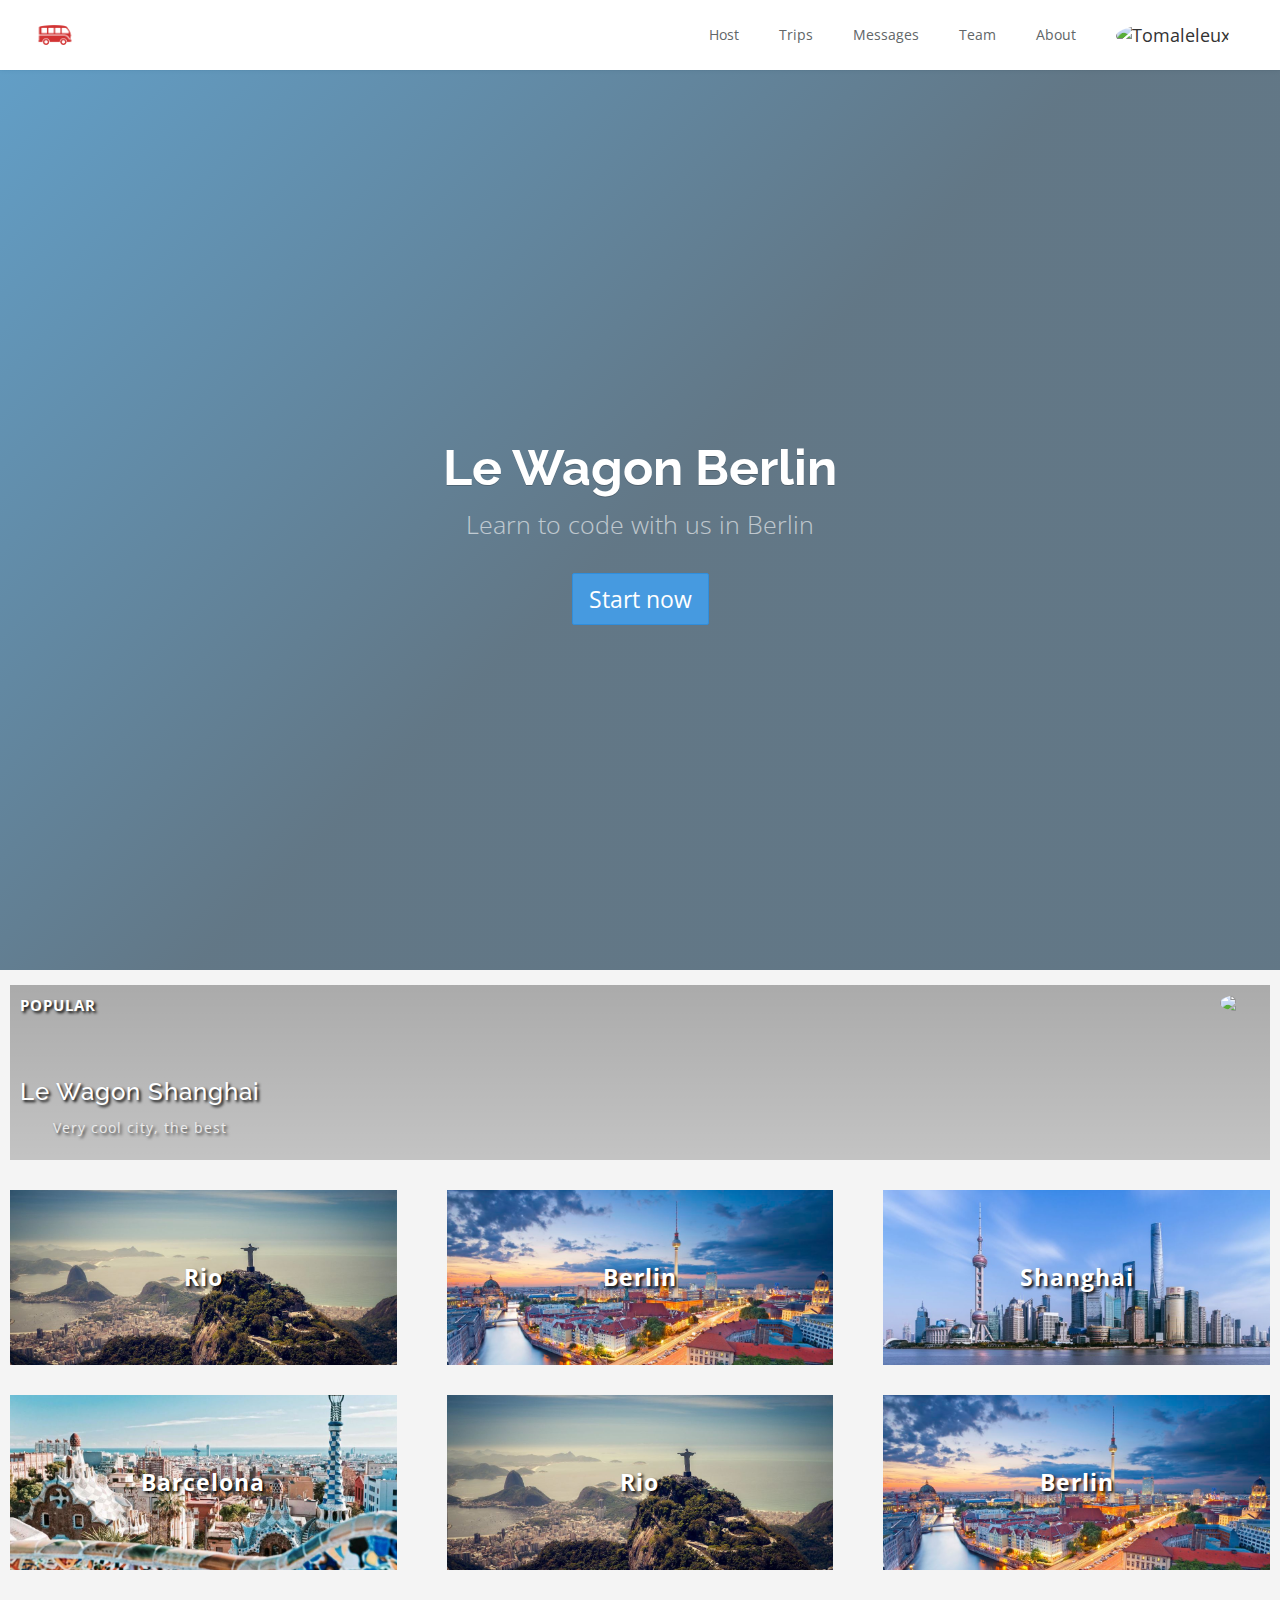
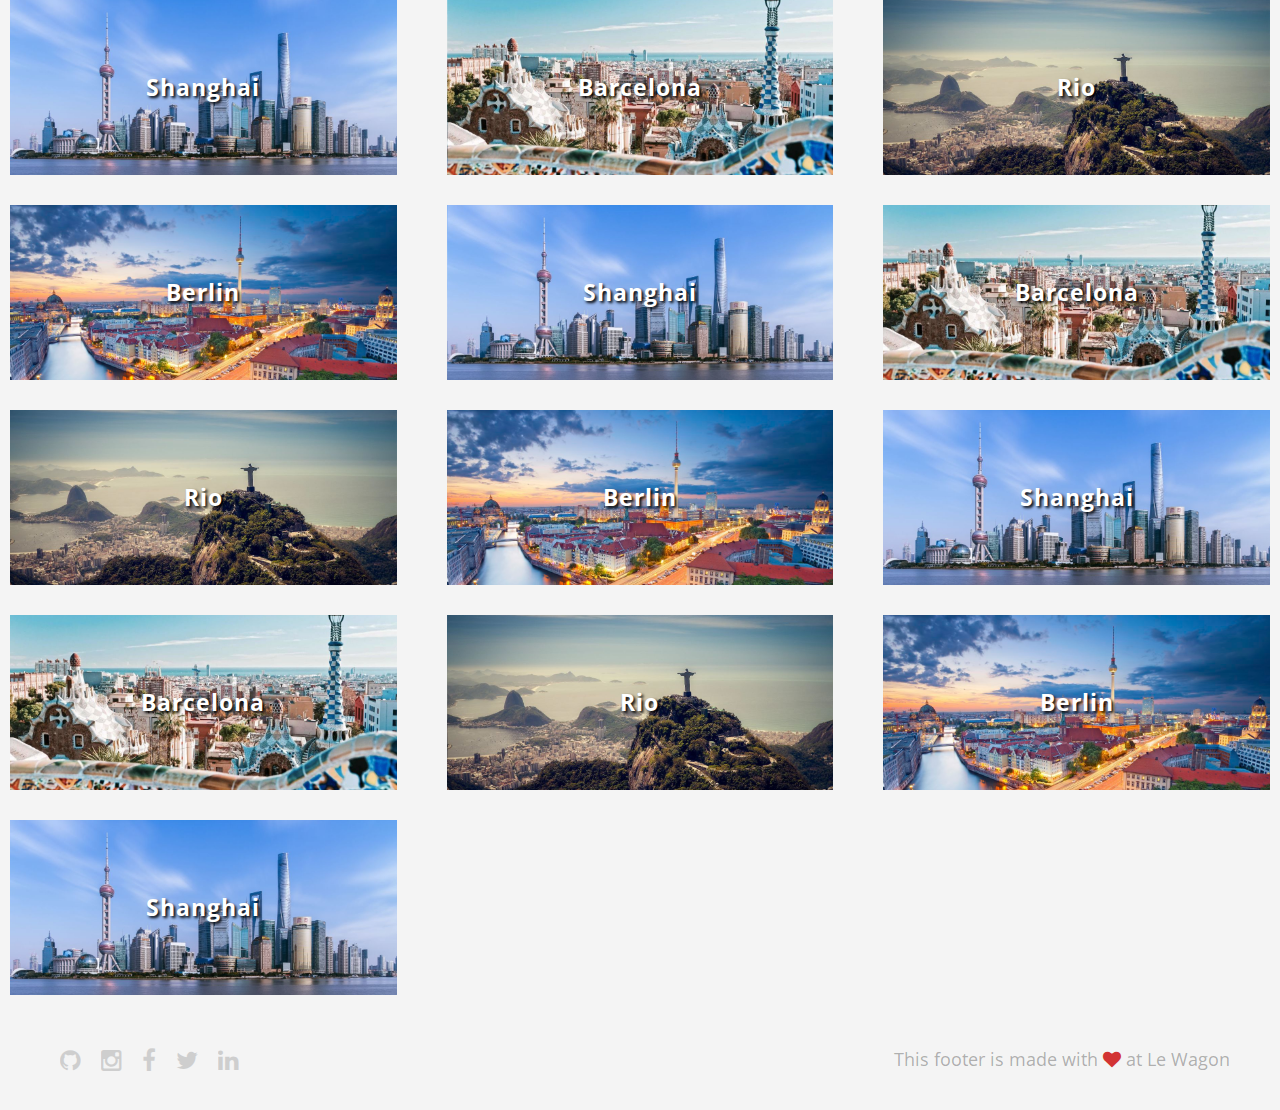
==== commit 0a545491: "Automated commit at 2018-05-14 10:19:31 UTC by middleman-deploy 2.0.0-alpha" ====
--- a/index.html
+++ b/index.html
@@ -28,7 +28,7 @@
     <!-- Profile picture with dropdown list -->
     <div class="navbar-wagon-item">
       <div class="dropdown">
-        <img src="https://kitt.lewagon.com/placeholder/users/ssaunier" class="avatar dropdown-toggle" id="navbar-wagon-menu" data-toggle="dropdown" alt="Ssaunier" />
+        <img src="https://kitt.lewagon.com/placeholder/users/TomaLeleux" class="avatar dropdown-toggle" id="navbar-wagon-menu" data-toggle="dropdown" alt="Tomaleleux" />
         <ul class="dropdown-menu dropdown-menu-right navbar-wagon-dropdown-menu">
           <li></li>
           <li></li>
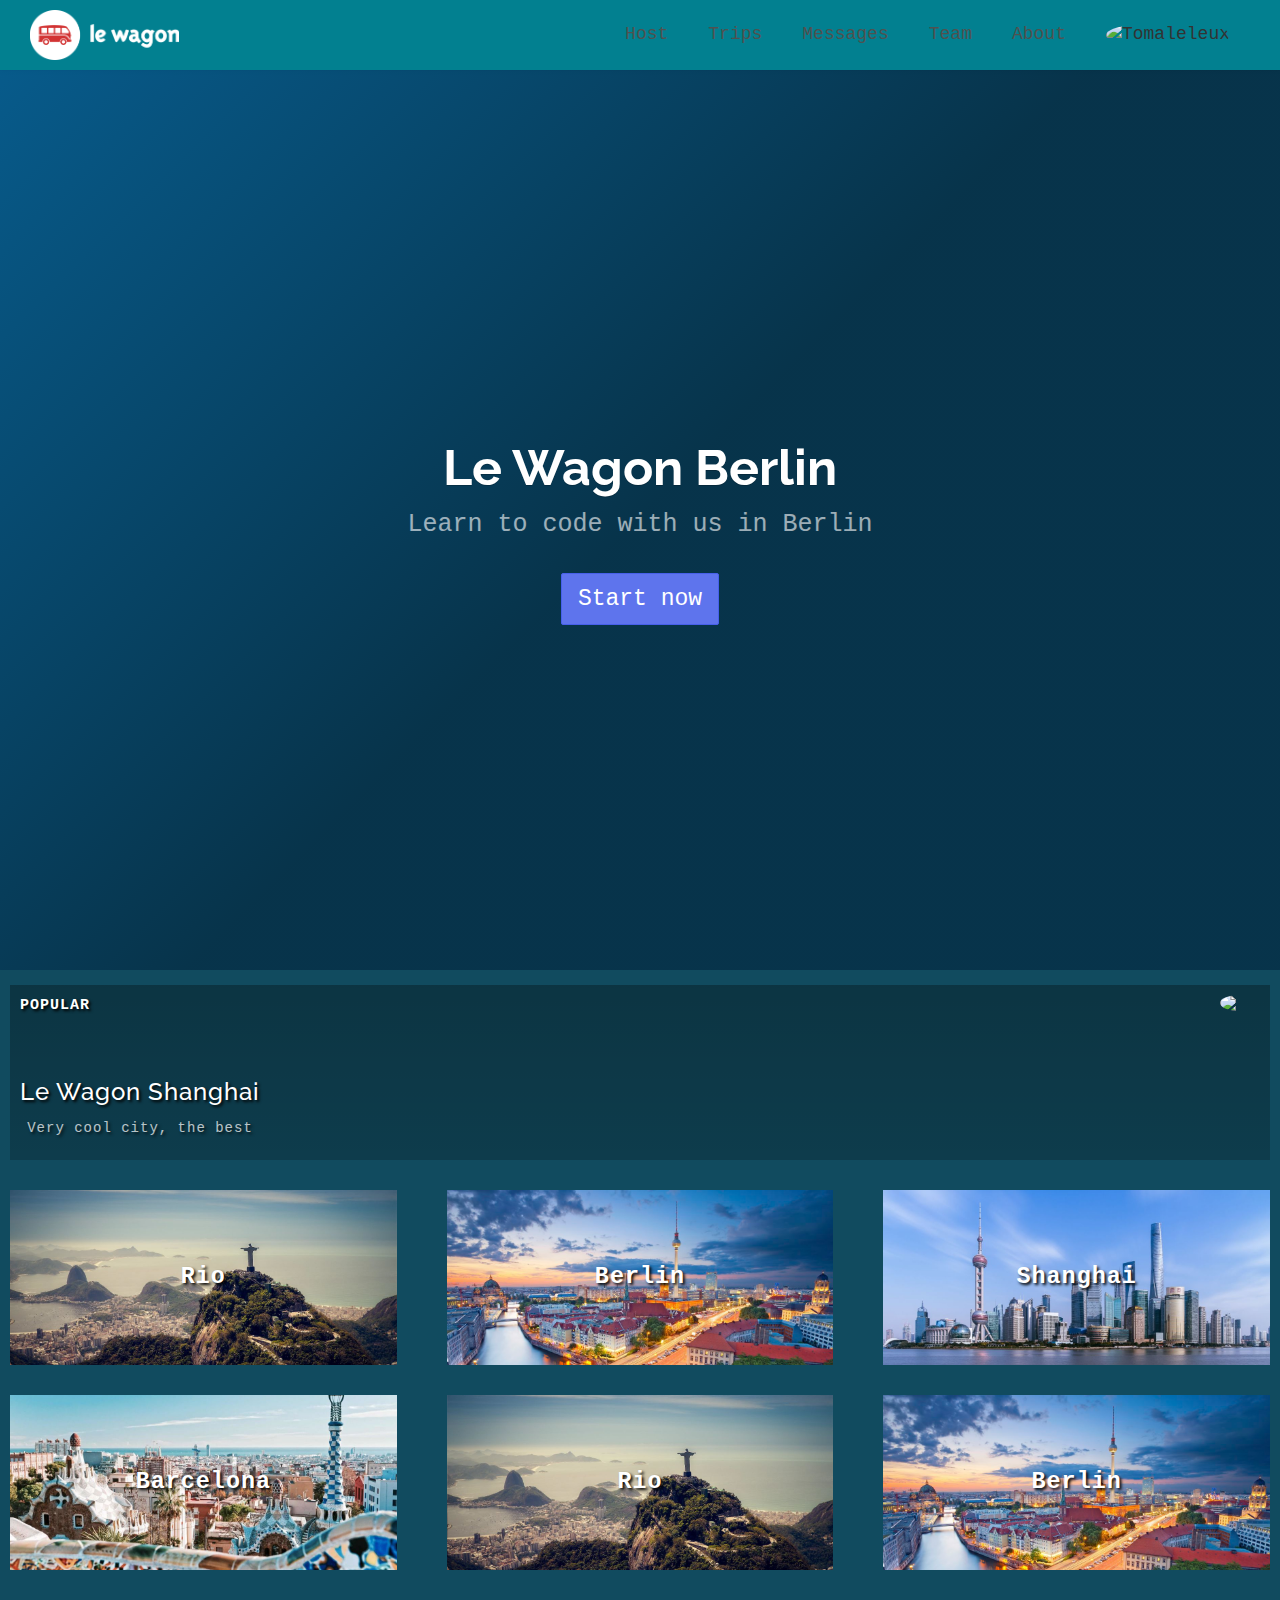
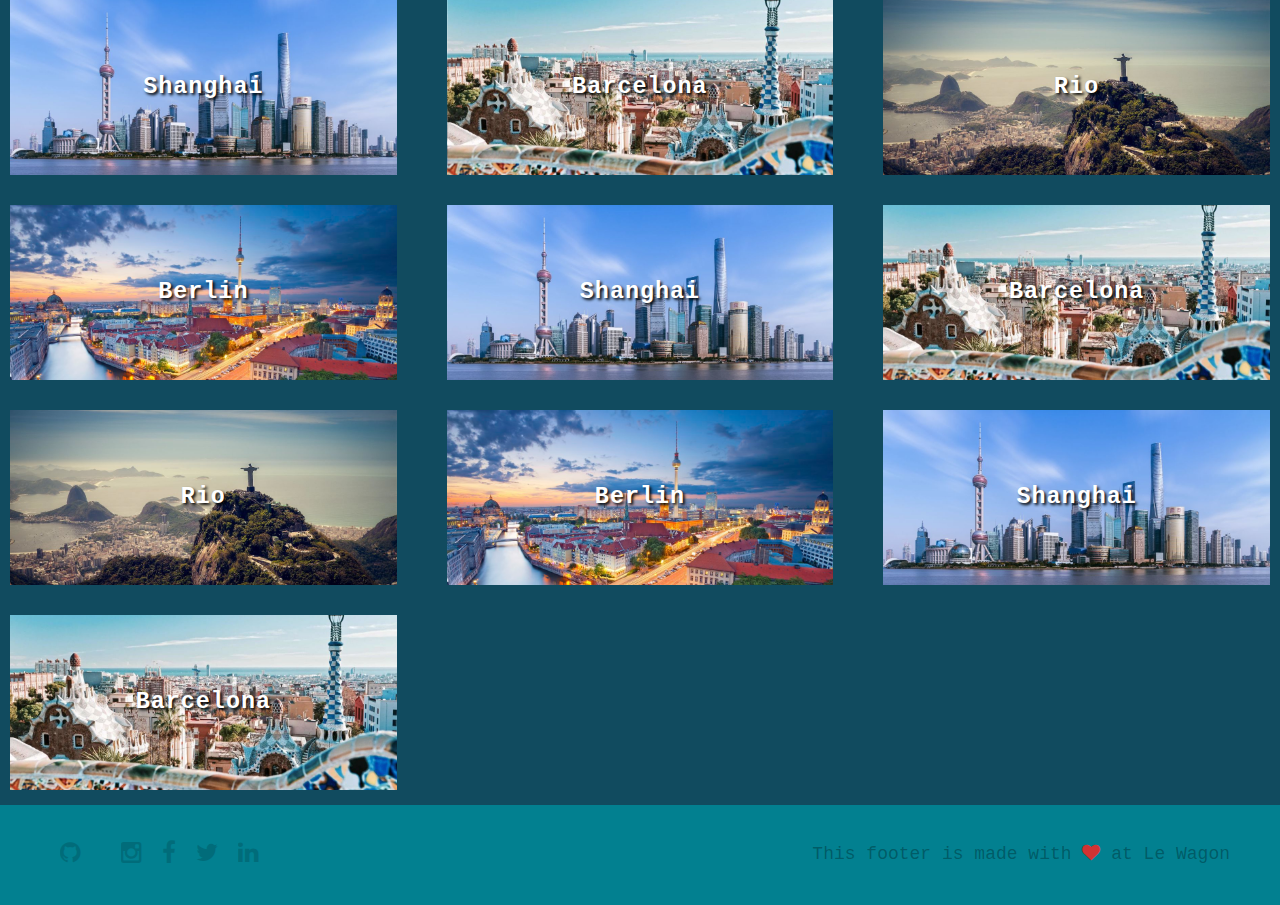
==== commit 1915370a: "Automated commit at 2018-05-14 11:52:23 UTC by middleman-deploy 2.0.0-alpha" ====
--- a/index.html
+++ b/index.html
@@ -7,7 +7,7 @@
           content="width=device-width, initial-scale=1, shrink-to-fit=no">
     <!-- Use the title from a page's frontmatter if it has one -->
     <title>Le Wagon - Middleman</title>
-    <link href="stylesheets/application-6c3bb470.css" rel="stylesheet" />
+    <link href="stylesheets/application-ad126751.css" rel="stylesheet" />
     <script src="javascripts/application-93de88c9.js"></script>
     <link href="images/favicon-f15af148.png" rel="icon" type="image/png" />
   </head>
@@ -30,9 +30,9 @@
       <div class="dropdown">
         <img src="https://kitt.lewagon.com/placeholder/users/TomaLeleux" class="avatar dropdown-toggle" id="navbar-wagon-menu" data-toggle="dropdown" alt="Tomaleleux" />
         <ul class="dropdown-menu dropdown-menu-right navbar-wagon-dropdown-menu">
-          <li></li>
-          <li></li>
-          <li></li>
+          <li><a href="#">Profile</a></li>
+          <li><a href="#">Dashboard</a></li>
+          <li><a href="#">Log Out</a></li>
         </ul>
       </div>
     </div>
@@ -73,101 +73,86 @@
 <div class="main-container">
   <div class="card-container">
     <div class="row">
-      <div class="col-xs-12 col-sm-6 col-md-4">
-        <div class="card" style="background-image: url(images/rio-64dea820.jpg)">
-          Rio
+        <div class="col-xs-12 col-sm-6 col-md-4">
+          <div class="card" style="background-image: url(images/rio-64dea820.jpg);">
+            Rio
+          </div>
         </div>
-      </div>
-      <div class="col-xs-12 col-sm-6 col-md-4">
-        <div class="card" style="background-image: url(images/berlin-3a2ad7f6.jpg)">
-          Berlin
+        <div class="col-xs-12 col-sm-6 col-md-4">
+          <div class="card" style="background-image: url(images/berlin-3a2ad7f6.jpg);">
+            Berlin
+          </div>
         </div>
-      </div>
-      <div class="col-xs-12 col-sm-6 col-md-4">
-        <div class="card" style="background-image: url(images/shanghai-7024019c.jpg)">
-          Shanghai
+        <div class="col-xs-12 col-sm-6 col-md-4">
+          <div class="card" style="background-image: url(images/shanghai-7024019c.jpg);">
+            Shanghai
+          </div>
         </div>
-      </div>
-      <div class="col-xs-12 col-sm-6 col-md-4">
-        <div class="card" style="background-image: url(images/barcelona-6571c366.jpg)">
-          Barcelona
+        <div class="col-xs-12 col-sm-6 col-md-4">
+          <div class="card" style="background-image: url(images/barcelona-6571c366.jpg);">
+            Barcelona
+          </div>
         </div>
-      </div>
-      <div class="col-xs-12 col-sm-6 col-md-4">
-        <div class="card" style="background-image: url(images/rio-64dea820.jpg)">
-          Rio
+        <div class="col-xs-12 col-sm-6 col-md-4">
+          <div class="card" style="background-image: url(images/rio-64dea820.jpg);">
+            Rio
+          </div>
         </div>
-      </div>
-      <div class="col-xs-12 col-sm-6 col-md-4">
-        <div class="card" style="background-image: url(images/berlin-3a2ad7f6.jpg)">
-          Berlin
+        <div class="col-xs-12 col-sm-6 col-md-4">
+          <div class="card" style="background-image: url(images/berlin-3a2ad7f6.jpg);">
+            Berlin
+          </div>
         </div>
-      </div>
-      <div class="col-xs-12 col-sm-6 col-md-4">
-        <div class="card" style="background-image: url(images/shanghai-7024019c.jpg)">
-          Shanghai
+        <div class="col-xs-12 col-sm-6 col-md-4">
+          <div class="card" style="background-image: url(images/shanghai-7024019c.jpg);">
+            Shanghai
+          </div>
         </div>
-      </div>
-      <div class="col-xs-12 col-sm-6 col-md-4">
-        <div class="card" style="background-image: url(images/barcelona-6571c366.jpg)">
-          Barcelona
+        <div class="col-xs-12 col-sm-6 col-md-4">
+          <div class="card" style="background-image: url(images/barcelona-6571c366.jpg);">
+            Barcelona
+          </div>
         </div>
-      </div>
-      <div class="col-xs-12 col-sm-6 col-md-4">
-        <div class="card" style="background-image: url(images/rio-64dea820.jpg)">
-          Rio
+        <div class="col-xs-12 col-sm-6 col-md-4">
+          <div class="card" style="background-image: url(images/rio-64dea820.jpg);">
+            Rio
+          </div>
         </div>
-      </div>
-      <div class="col-xs-12 col-sm-6 col-md-4">
-        <div class="card" style="background-image: url(images/berlin-3a2ad7f6.jpg)">
-          Berlin
+        <div class="col-xs-12 col-sm-6 col-md-4">
+          <div class="card" style="background-image: url(images/berlin-3a2ad7f6.jpg);">
+            Berlin
+          </div>
         </div>
-      </div>
-      <div class="col-xs-12 col-sm-6 col-md-4">
-        <div class="card" style="background-image: url(images/shanghai-7024019c.jpg)">
-          Shanghai
+        <div class="col-xs-12 col-sm-6 col-md-4">
+          <div class="card" style="background-image: url(images/shanghai-7024019c.jpg);">
+            Shanghai
+          </div>
         </div>
-      </div>
-      <div class="col-xs-12 col-sm-6 col-md-4">
-        <div class="card" style="background-image: url(images/barcelona-6571c366.jpg)">
-          Barcelona
+        <div class="col-xs-12 col-sm-6 col-md-4">
+          <div class="card" style="background-image: url(images/barcelona-6571c366.jpg);">
+            Barcelona
+          </div>
         </div>
-      </div>
-      <div class="col-xs-12 col-sm-6 col-md-4">
-        <div class="card" style="background-image: url(images/rio-64dea820.jpg)">
-          Rio
+        <div class="col-xs-12 col-sm-6 col-md-4">
+          <div class="card" style="background-image: url(images/rio-64dea820.jpg);">
+            Rio
+          </div>
         </div>
-      </div>
-      <div class="col-xs-12 col-sm-6 col-md-4">
-        <div class="card" style="background-image: url(images/berlin-3a2ad7f6.jpg)">
-          Berlin
+        <div class="col-xs-12 col-sm-6 col-md-4">
+          <div class="card" style="background-image: url(images/berlin-3a2ad7f6.jpg);">
+            Berlin
+          </div>
         </div>
-      </div>
-      <div class="col-xs-12 col-sm-6 col-md-4">
-        <div class="card" style="background-image: url(images/shanghai-7024019c.jpg)">
-          Shanghai
+        <div class="col-xs-12 col-sm-6 col-md-4">
+          <div class="card" style="background-image: url(images/shanghai-7024019c.jpg);">
+            Shanghai
+          </div>
         </div>
-      </div>
-      <div class="col-xs-12 col-sm-6 col-md-4">
-        <div class="card" style="background-image: url(images/barcelona-6571c366.jpg)">
-          Barcelona
+        <div class="col-xs-12 col-sm-6 col-md-4">
+          <div class="card" style="background-image: url(images/barcelona-6571c366.jpg);">
+            Barcelona
+          </div>
         </div>
-      </div>
-      <div class="col-xs-12 col-sm-6 col-md-4">
-        <div class="card" style="background-image: url(images/rio-64dea820.jpg)">
-          Rio
-        </div>
-      </div>
-      <div class="col-xs-12 col-sm-6 col-md-4">
-        <div class="card" style="background-image: url(images/berlin-3a2ad7f6.jpg)">
-          Berlin
-        </div>
-      </div>
-      <div class="col-xs-12 col-sm-6 col-md-4">
-        <div class="card" style="background-image: url(images/shanghai-7024019c.jpg)">
-          Shanghai
-        </div>
-      </div>
     </div>
   </div>
 </div>
@@ -187,6 +172,7 @@
     <div class="footer">
   <div class="footer-links">
     <a href="#"><i class="fa fa-github"></i></a>
+    <a href="#"><i class="fa fa-gitlab"></i></a>
     <a href="#"><i class="fa fa-instagram"></i></a>
     <a href="#"><i class="fa fa-facebook"></i></a>
     <a href="#"><i class="fa fa-twitter"></i></a>
--- a/stylesheets/application-ad126751.css
+++ b/stylesheets/application-ad126751.css
@@ -0,0 +1,8 @@
+@import url("https://fonts.googleapis.com/css?family=Open+Sans:400,300,700|Raleway:400,100,300,700,500");/*!
+ * Bootstrap v3.3.7 (http://getbootstrap.com)
+ * Copyright 2011-2016 Twitter, Inc.
+ * Licensed under MIT (https://github.com/twbs/bootstrap/blob/master/LICENSE)
+ *//*! normalize.css v3.0.3 | MIT License | github.com/necolas/normalize.css */html{font-family:sans-serif;-ms-text-size-adjust:100%;-webkit-text-size-adjust:100%}body{margin:0}article,aside,details,figcaption,figure,footer,header,hgroup,main,menu,nav,section,summary{display:block}audio,canvas,progress,video{display:inline-block;vertical-align:baseline}audio:not([controls]){display:none;height:0}[hidden],template{display:none}a{background-color:transparent}a:active,a:hover{outline:0}abbr[title]{border-bottom:1px dotted}b,strong{font-weight:bold}dfn{font-style:italic}h1{font-size:2em;margin:0.67em 0}mark{background:#ff0;color:#000}small{font-size:80%}sub,sup{font-size:75%;line-height:0;position:relative;vertical-align:baseline}sup{top:-0.5em}sub{bottom:-0.25em}img{border:0}svg:not(:root){overflow:hidden}figure{margin:1em 40px}hr{-webkit-box-sizing:content-box;box-sizing:content-box;height:0}pre{overflow:auto}code,kbd,pre,samp{font-family:monospace, monospace;font-size:1em}button,input,optgroup,select,textarea{color:inherit;font:inherit;margin:0}button{overflow:visible}button,select{text-transform:none}button,html input[type="button"],input[type="reset"],input[type="submit"]{-webkit-appearance:button;cursor:pointer}button[disabled],html input[disabled]{cursor:default}button::-moz-focus-inner,input::-moz-focus-inner{border:0;padding:0}input{line-height:normal}input[type="checkbox"],input[type="radio"]{-webkit-box-sizing:border-box;box-sizing:border-box;padding:0}input[type="number"]::-webkit-inner-spin-button,input[type="number"]::-webkit-outer-spin-button{height:auto}input[type="search"]{-webkit-appearance:textfield;-webkit-box-sizing:content-box;box-sizing:content-box}input[type="search"]::-webkit-search-cancel-button,input[type="search"]::-webkit-search-decoration{-webkit-appearance:none}fieldset{border:1px solid #c0c0c0;margin:0 2px;padding:0.35em 0.625em 0.75em}legend{border:0;padding:0}textarea{overflow:auto}optgroup{font-weight:bold}table{border-collapse:collapse;border-spacing:0}td,th{padding:0}/*! Source: https://github.com/h5bp/html5-boilerplate/blob/master/src/css/main.css */@media print{*,*:before,*:after{background:transparent !important;color:#000 !important;-webkit-box-shadow:none !important;box-shadow:none !important;text-shadow:none !important}a,a:visited{text-decoration:underline}a[href]:after{content:" (" attr(href) ")"}abbr[title]:after{content:" (" attr(title) ")"}a[href^="#"]:after,a[href^="javascript:"]:after{content:""}pre,blockquote{border:1px solid #999;page-break-inside:avoid}thead{display:table-header-group}tr,img{page-break-inside:avoid}img{max-width:100% !important}p,h2,h3{orphans:3;widows:3}h2,h3{page-break-after:avoid}.navbar{display:none}.btn>.caret,.dropup>.btn>.caret{border-top-color:#000 !important}.label{border:1px solid #000}.table{border-collapse:collapse !important}.table td,.table th{background-color:#fff !important}.table-bordered th,.table-bordered td{border:1px solid #ddd !important}}@font-face{font-family:'Glyphicons Halflings';src:url("../assets/bootstrap/glyphicons-halflings-regular-86b6f62b.eot");src:url("../assets/bootstrap/glyphicons-halflings-regular-86b6f62b.eot?#iefix") format("embedded-opentype"),url("../assets/bootstrap/glyphicons-halflings-regular-ca35b697.woff2") format("woff2"),url("../assets/bootstrap/glyphicons-halflings-regular-278e49a8.woff") format("woff"),url("../assets/bootstrap/glyphicons-halflings-regular-44bc1850.ttf") format("truetype"),url("../assets/bootstrap/glyphicons-halflings-regular-de51a849.svg#glyphicons_halflingsregular") format("svg")}.glyphicon{position:relative;top:1px;display:inline-block;font-family:'Glyphicons Halflings';font-style:normal;font-weight:normal;line-height:1;-webkit-font-smoothing:antialiased;-moz-osx-font-smoothing:grayscale}.glyphicon-asterisk:before{content:"\002a"}.glyphicon-plus:before{content:"\002b"}.glyphicon-euro:before,.glyphicon-eur:before{content:"\20ac"}.glyphicon-minus:before{content:"\2212"}.glyphicon-cloud:before{content:"\2601"}.glyphicon-envelope:before{content:"\2709"}.glyphicon-pencil:before{content:"\270f"}.glyphicon-glass:before{content:"\e001"}.glyphicon-music:before{content:"\e002"}.glyphicon-search:before{content:"\e003"}.glyphicon-heart:before{content:"\e005"}.glyphicon-star:before{content:"\e006"}.glyphicon-star-empty:before{content:"\e007"}.glyphicon-user:before{content:"\e008"}.glyphicon-film:before{content:"\e009"}.glyphicon-th-large:before{content:"\e010"}.glyphicon-th:before{content:"\e011"}.glyphicon-th-list:before{content:"\e012"}.glyphicon-ok:before{content:"\e013"}.glyphicon-remove:before{content:"\e014"}.glyphicon-zoom-in:before{content:"\e015"}.glyphicon-zoom-out:before{content:"\e016"}.glyphicon-off:before{content:"\e017"}.glyphicon-signal:before{content:"\e018"}.glyphicon-cog:before{content:"\e019"}.glyphicon-trash:before{content:"\e020"}.glyphicon-home:before{content:"\e021"}.glyphicon-file:before{content:"\e022"}.glyphicon-time:before{content:"\e023"}.glyphicon-road:before{content:"\e024"}.glyphicon-download-alt:before{content:"\e025"}.glyphicon-download:before{content:"\e026"}.glyphicon-upload:before{content:"\e027"}.glyphicon-inbox:before{content:"\e028"}.glyphicon-play-circle:before{content:"\e029"}.glyphicon-repeat:before{content:"\e030"}.glyphicon-refresh:before{content:"\e031"}.glyphicon-list-alt:before{content:"\e032"}.glyphicon-lock:before{content:"\e033"}.glyphicon-flag:before{content:"\e034"}.glyphicon-headphones:before{content:"\e035"}.glyphicon-volume-off:before{content:"\e036"}.glyphicon-volume-down:before{content:"\e037"}.glyphicon-volume-up:before{content:"\e038"}.glyphicon-qrcode:before{content:"\e039"}.glyphicon-barcode:before{content:"\e040"}.glyphicon-tag:before{content:"\e041"}.glyphicon-tags:before{content:"\e042"}.glyphicon-book:before{content:"\e043"}.glyphicon-bookmark:before{content:"\e044"}.glyphicon-print:before{content:"\e045"}.glyphicon-camera:before{content:"\e046"}.glyphicon-font:before{content:"\e047"}.glyphicon-bold:before{content:"\e048"}.glyphicon-italic:before{content:"\e049"}.glyphicon-text-height:before{content:"\e050"}.glyphicon-text-width:before{content:"\e051"}.glyphicon-align-left:before{content:"\e052"}.glyphicon-align-center:before{content:"\e053"}.glyphicon-align-right:before{content:"\e054"}.glyphicon-align-justify:before{content:"\e055"}.glyphicon-list:before{content:"\e056"}.glyphicon-indent-left:before{content:"\e057"}.glyphicon-indent-right:before{content:"\e058"}.glyphicon-facetime-video:before{content:"\e059"}.glyphicon-picture:before{content:"\e060"}.glyphicon-map-marker:before{content:"\e062"}.glyphicon-adjust:before{content:"\e063"}.glyphicon-tint:before{content:"\e064"}.glyphicon-edit:before{content:"\e065"}.glyphicon-share:before{content:"\e066"}.glyphicon-check:before{content:"\e067"}.glyphicon-move:before{content:"\e068"}.glyphicon-step-backward:before{content:"\e069"}.glyphicon-fast-backward:before{content:"\e070"}.glyphicon-backward:before{content:"\e071"}.glyphicon-play:before{content:"\e072"}.glyphicon-pause:before{content:"\e073"}.glyphicon-stop:before{content:"\e074"}.glyphicon-forward:before{content:"\e075"}.glyphicon-fast-forward:before{content:"\e076"}.glyphicon-step-forward:before{content:"\e077"}.glyphicon-eject:before{content:"\e078"}.glyphicon-chevron-left:before{content:"\e079"}.glyphicon-chevron-right:before{content:"\e080"}.glyphicon-plus-sign:before{content:"\e081"}.glyphicon-minus-sign:before{content:"\e082"}.glyphicon-remove-sign:before{content:"\e083"}.glyphicon-ok-sign:before{content:"\e084"}.glyphicon-question-sign:before{content:"\e085"}.glyphicon-info-sign:before{content:"\e086"}.glyphicon-screenshot:before{content:"\e087"}.glyphicon-remove-circle:before{content:"\e088"}.glyphicon-ok-circle:before{content:"\e089"}.glyphicon-ban-circle:before{content:"\e090"}.glyphicon-arrow-left:before{content:"\e091"}.glyphicon-arrow-right:before{content:"\e092"}.glyphicon-arrow-up:before{content:"\e093"}.glyphicon-arrow-down:before{content:"\e094"}.glyphicon-share-alt:before{content:"\e095"}.glyphicon-resize-full:before{content:"\e096"}.glyphicon-resize-small:before{content:"\e097"}.glyphicon-exclamation-sign:before{content:"\e101"}.glyphicon-gift:before{content:"\e102"}.glyphicon-leaf:before{content:"\e103"}.glyphicon-fire:before{content:"\e104"}.glyphicon-eye-open:before{content:"\e105"}.glyphicon-eye-close:before{content:"\e106"}.glyphicon-warning-sign:before{content:"\e107"}.glyphicon-plane:before{content:"\e108"}.glyphicon-calendar:before{content:"\e109"}.glyphicon-random:before{content:"\e110"}.glyphicon-comment:before{content:"\e111"}.glyphicon-magnet:before{content:"\e112"}.glyphicon-chevron-up:before{content:"\e113"}.glyphicon-chevron-down:before{content:"\e114"}.glyphicon-retweet:before{content:"\e115"}.glyphicon-shopping-cart:before{content:"\e116"}.glyphicon-folder-close:before{content:"\e117"}.glyphicon-folder-open:before{content:"\e118"}.glyphicon-resize-vertical:before{content:"\e119"}.glyphicon-resize-horizontal:before{content:"\e120"}.glyphicon-hdd:before{content:"\e121"}.glyphicon-bullhorn:before{content:"\e122"}.glyphicon-bell:before{content:"\e123"}.glyphicon-certificate:before{content:"\e124"}.glyphicon-thumbs-up:before{content:"\e125"}.glyphicon-thumbs-down:before{content:"\e126"}.glyphicon-hand-right:before{content:"\e127"}.glyphicon-hand-left:before{content:"\e128"}.glyphicon-hand-up:before{content:"\e129"}.glyphicon-hand-down:before{content:"\e130"}.glyphicon-circle-arrow-right:before{content:"\e131"}.glyphicon-circle-arrow-left:before{content:"\e132"}.glyphicon-circle-arrow-up:before{content:"\e133"}.glyphicon-circle-arrow-down:before{content:"\e134"}.glyphicon-globe:before{content:"\e135"}.glyphicon-wrench:before{content:"\e136"}.glyphicon-tasks:before{content:"\e137"}.glyphicon-filter:before{content:"\e138"}.glyphicon-briefcase:before{content:"\e139"}.glyphicon-fullscreen:before{content:"\e140"}.glyphicon-dashboard:before{content:"\e141"}.glyphicon-paperclip:before{content:"\e142"}.glyphicon-heart-empty:before{content:"\e143"}.glyphicon-link:before{content:"\e144"}.glyphicon-phone:before{content:"\e145"}.glyphicon-pushpin:before{content:"\e146"}.glyphicon-usd:before{content:"\e148"}.glyphicon-gbp:before{content:"\e149"}.glyphicon-sort:before{content:"\e150"}.glyphicon-sort-by-alphabet:before{content:"\e151"}.glyphicon-sort-by-alphabet-alt:before{content:"\e152"}.glyphicon-sort-by-order:before{content:"\e153"}.glyphicon-sort-by-order-alt:before{content:"\e154"}.glyphicon-sort-by-attributes:before{content:"\e155"}.glyphicon-sort-by-attributes-alt:before{content:"\e156"}.glyphicon-unchecked:before{content:"\e157"}.glyphicon-expand:before{content:"\e158"}.glyphicon-collapse-down:before{content:"\e159"}.glyphicon-collapse-up:before{content:"\e160"}.glyphicon-log-in:before{content:"\e161"}.glyphicon-flash:before{content:"\e162"}.glyphicon-log-out:before{content:"\e163"}.glyphicon-new-window:before{content:"\e164"}.glyphicon-record:before{content:"\e165"}.glyphicon-save:before{content:"\e166"}.glyphicon-open:before{content:"\e167"}.glyphicon-saved:before{content:"\e168"}.glyphicon-import:before{content:"\e169"}.glyphicon-export:before{content:"\e170"}.glyphicon-send:before{content:"\e171"}.glyphicon-floppy-disk:before{content:"\e172"}.glyphicon-floppy-saved:before{content:"\e173"}.glyphicon-floppy-remove:before{content:"\e174"}.glyphicon-floppy-save:before{content:"\e175"}.glyphicon-floppy-open:before{content:"\e176"}.glyphicon-credit-card:before{content:"\e177"}.glyphicon-transfer:before{content:"\e178"}.glyphicon-cutlery:before{content:"\e179"}.glyphicon-header:before{content:"\e180"}.glyphicon-compressed:before{content:"\e181"}.glyphicon-earphone:before{content:"\e182"}.glyphicon-phone-alt:before{content:"\e183"}.glyphicon-tower:before{content:"\e184"}.glyphicon-stats:before{content:"\e185"}.glyphicon-sd-video:before{content:"\e186"}.glyphicon-hd-video:before{content:"\e187"}.glyphicon-subtitles:before{content:"\e188"}.glyphicon-sound-stereo:before{content:"\e189"}.glyphicon-sound-dolby:before{content:"\e190"}.glyphicon-sound-5-1:before{content:"\e191"}.glyphicon-sound-6-1:before{content:"\e192"}.glyphicon-sound-7-1:before{content:"\e193"}.glyphicon-copyright-mark:before{content:"\e194"}.glyphicon-registration-mark:before{content:"\e195"}.glyphicon-cloud-download:before{content:"\e197"}.glyphicon-cloud-upload:before{content:"\e198"}.glyphicon-tree-conifer:before{content:"\e199"}.glyphicon-tree-deciduous:before{content:"\e200"}.glyphicon-cd:before{content:"\e201"}.glyphicon-save-file:before{content:"\e202"}.glyphicon-open-file:before{content:"\e203"}.glyphicon-level-up:before{content:"\e204"}.glyphicon-copy:before{content:"\e205"}.glyphicon-paste:before{content:"\e206"}.glyphicon-alert:before{content:"\e209"}.glyphicon-equalizer:before{content:"\e210"}.glyphicon-king:before{content:"\e211"}.glyphicon-queen:before{content:"\e212"}.glyphicon-pawn:before{content:"\e213"}.glyphicon-bishop:before{content:"\e214"}.glyphicon-knight:before{content:"\e215"}.glyphicon-baby-formula:before{content:"\e216"}.glyphicon-tent:before{content:"\26fa"}.glyphicon-blackboard:before{content:"\e218"}.glyphicon-bed:before{content:"\e219"}.glyphicon-apple:before{content:"\f8ff"}.glyphicon-erase:before{content:"\e221"}.glyphicon-hourglass:before{content:"\231b"}.glyphicon-lamp:before{content:"\e223"}.glyphicon-duplicate:before{content:"\e224"}.glyphicon-piggy-bank:before{content:"\e225"}.glyphicon-scissors:before{content:"\e226"}.glyphicon-bitcoin:before{content:"\e227"}.glyphicon-btc:before{content:"\e227"}.glyphicon-xbt:before{content:"\e227"}.glyphicon-yen:before{content:"\00a5"}.glyphicon-jpy:before{content:"\00a5"}.glyphicon-ruble:before{content:"\20bd"}.glyphicon-rub:before{content:"\20bd"}.glyphicon-scale:before{content:"\e230"}.glyphicon-ice-lolly:before{content:"\e231"}.glyphicon-ice-lolly-tasted:before{content:"\e232"}.glyphicon-education:before{content:"\e233"}.glyphicon-option-horizontal:before{content:"\e234"}.glyphicon-option-vertical:before{content:"\e235"}.glyphicon-menu-hamburger:before{content:"\e236"}.glyphicon-modal-window:before{content:"\e237"}.glyphicon-oil:before{content:"\e238"}.glyphicon-grain:before{content:"\e239"}.glyphicon-sunglasses:before{content:"\e240"}.glyphicon-text-size:before{content:"\e241"}.glyphicon-text-color:before{content:"\e242"}.glyphicon-text-background:before{content:"\e243"}.glyphicon-object-align-top:before{content:"\e244"}.glyphicon-object-align-bottom:before{content:"\e245"}.glyphicon-object-align-horizontal:before{content:"\e246"}.glyphicon-object-align-left:before{content:"\e247"}.glyphicon-object-align-vertical:before{content:"\e248"}.glyphicon-object-align-right:before{content:"\e249"}.glyphicon-triangle-right:before{content:"\e250"}.glyphicon-triangle-left:before{content:"\e251"}.glyphicon-triangle-bottom:before{content:"\e252"}.glyphicon-triangle-top:before{content:"\e253"}.glyphicon-console:before{content:"\e254"}.glyphicon-superscript:before{content:"\e255"}.glyphicon-subscript:before{content:"\e256"}.glyphicon-menu-left:before{content:"\e257"}.glyphicon-menu-right:before{content:"\e258"}.glyphicon-menu-down:before{content:"\e259"}.glyphicon-menu-up:before{content:"\e260"}*{-webkit-box-sizing:border-box;box-sizing:border-box}*:before,*:after{-webkit-box-sizing:border-box;box-sizing:border-box}html{font-size:10px;-webkit-tap-highlight-color:transparent}body{font-family:Menlo, Monaco, Consolas, "Courier New", monospace;font-size:18px;line-height:1.42857143;color:#333333;background-color:#114b5f}input,button,select,textarea{font-family:inherit;font-size:inherit;line-height:inherit}a{color:#247ba0;text-decoration:none}a:hover,a:focus{color:#164b62;text-decoration:underline}a:focus{outline:5px auto -webkit-focus-ring-color;outline-offset:-2px}figure{margin:0}img{vertical-align:middle}.img-responsive{display:block;max-width:100%;height:auto}.img-rounded{border-radius:2px}.img-thumbnail{padding:4px;line-height:1.42857143;background-color:#114b5f;border:1px solid #ddd;border-radius:2px;-webkit-transition:all 0.2s ease-in-out;transition:all 0.2s ease-in-out;display:inline-block;max-width:100%;height:auto}.img-circle{border-radius:50%}hr{margin-top:25px;margin-bottom:25px;border:0;border-top:1px solid #eeeeee}.sr-only{position:absolute;width:1px;height:1px;margin:-1px;padding:0;overflow:hidden;clip:rect(0, 0, 0, 0);border:0}.sr-only-focusable:active,.sr-only-focusable:focus{position:static;width:auto;height:auto;margin:0;overflow:visible;clip:auto}[role="button"]{cursor:pointer}h1,h2,h3,h4,h5,h6,.h1,.h2,.h3,.h4,.h5,.h6{font-family:"Raleway", "Helvetica", "sans-serif";font-weight:500;line-height:1.1;color:inherit}h1 small,h1 .small,h2 small,h2 .small,h3 small,h3 .small,h4 small,h4 .small,h5 small,h5 .small,h6 small,h6 .small,.h1 small,.h1 .small,.h2 small,.h2 .small,.h3 small,.h3 .small,.h4 small,.h4 .small,.h5 small,.h5 .small,.h6 small,.h6 .small{font-weight:normal;line-height:1;color:#777777}h1,.h1,h2,.h2,h3,.h3{margin-top:25px;margin-bottom:12.5px}h1 small,h1 .small,.h1 small,.h1 .small,h2 small,h2 .small,.h2 small,.h2 .small,h3 small,h3 .small,.h3 small,.h3 .small{font-size:65%}h4,.h4,h5,.h5,h6,.h6{margin-top:12.5px;margin-bottom:12.5px}h4 small,h4 .small,.h4 small,.h4 .small,h5 small,h5 .small,.h5 small,.h5 .small,h6 small,h6 .small,.h6 small,.h6 .small{font-size:75%}h1,.h1{font-size:46px}h2,.h2{font-size:38px}h3,.h3{font-size:31px}h4,.h4{font-size:23px}h5,.h5{font-size:18px}h6,.h6{font-size:16px}p{margin:0 0 12.5px}.lead{margin-bottom:25px;font-size:20px;font-weight:300;line-height:1.4}@media (min-width: 768px){.lead{font-size:27px}}small,.small{font-size:88%}mark,.mark{background-color:#fcf8e3;padding:.2em}.text-left{text-align:left}.text-right{text-align:right}.text-center{text-align:center}.text-justify{text-align:justify}.text-nowrap{white-space:nowrap}.text-lowercase{text-transform:lowercase}.text-uppercase,.initialism{text-transform:uppercase}.text-capitalize{text-transform:capitalize}.text-muted{color:#777777}.text-primary{color:#5E74ED}a.text-primary:hover,a.text-primary:focus{color:#304ce8}.text-success{color:#3c763d}a.text-success:hover,a.text-success:focus{color:#2b542c}.text-info{color:#31708f}a.text-info:hover,a.text-info:focus{color:#245269}.text-warning{color:#8a6d3b}a.text-warning:hover,a.text-warning:focus{color:#66512c}.text-danger{color:#a94442}a.text-danger:hover,a.text-danger:focus{color:#843534}.bg-primary{color:#fff}.bg-primary{background-color:#5E74ED}a.bg-primary:hover,a.bg-primary:focus{background-color:#304ce8}.bg-success{background-color:#dff0d8}a.bg-success:hover,a.bg-success:focus{background-color:#c1e2b3}.bg-info{background-color:#d9edf7}a.bg-info:hover,a.bg-info:focus{background-color:#afd9ee}.bg-warning{background-color:#fcf8e3}a.bg-warning:hover,a.bg-warning:focus{background-color:#f7ecb5}.bg-danger{background-color:#f2dede}a.bg-danger:hover,a.bg-danger:focus{background-color:#e4b9b9}.page-header{padding-bottom:11.5px;margin:50px 0 25px;border-bottom:1px solid #eeeeee}ul,ol{margin-top:0;margin-bottom:12.5px}ul ul,ul ol,ol ul,ol ol{margin-bottom:0}.list-unstyled{padding-left:0;list-style:none}.list-inline{padding-left:0;list-style:none;margin-left:-5px}.list-inline>li{display:inline-block;padding-left:5px;padding-right:5px}dl{margin-top:0;margin-bottom:25px}dt,dd{line-height:1.42857143}dt{font-weight:bold}dd{margin-left:0}.dl-horizontal dd:before,.dl-horizontal dd:after{content:" ";display:table}.dl-horizontal dd:after{clear:both}@media (min-width: 768px){.dl-horizontal dt{float:left;width:160px;clear:left;text-align:right;overflow:hidden;text-overflow:ellipsis;white-space:nowrap}.dl-horizontal dd{margin-left:180px}}abbr[title],abbr[data-original-title]{cursor:help;border-bottom:1px dotted #777777}.initialism{font-size:90%}blockquote{padding:12.5px 25px;margin:0 0 25px;font-size:22.5px;border-left:5px solid #eeeeee}blockquote p:last-child,blockquote ul:last-child,blockquote ol:last-child{margin-bottom:0}blockquote footer,blockquote small,blockquote .small{display:block;font-size:80%;line-height:1.42857143;color:#777777}blockquote footer:before,blockquote small:before,blockquote .small:before{content:'\2014 \00A0'}.blockquote-reverse,blockquote.pull-right{padding-right:15px;padding-left:0;border-right:5px solid #eeeeee;border-left:0;text-align:right}.blockquote-reverse footer:before,.blockquote-reverse small:before,.blockquote-reverse .small:before,blockquote.pull-right footer:before,blockquote.pull-right small:before,blockquote.pull-right .small:before{content:''}.blockquote-reverse footer:after,.blockquote-reverse small:after,.blockquote-reverse .small:after,blockquote.pull-right footer:after,blockquote.pull-right small:after,blockquote.pull-right .small:after{content:'\00A0 \2014'}address{margin-bottom:25px;font-style:normal;line-height:1.42857143}code,kbd,pre,samp{font-family:Menlo, Monaco, Consolas, "Courier New", monospace}code{padding:2px 4px;font-size:90%;color:#c7254e;background-color:#f9f2f4;border-radius:2px}kbd{padding:2px 4px;font-size:90%;color:#fff;background-color:#333;border-radius:2px;-webkit-box-shadow:inset 0 -1px 0 rgba(0,0,0,0.25);box-shadow:inset 0 -1px 0 rgba(0,0,0,0.25)}kbd kbd{padding:0;font-size:100%;font-weight:bold;-webkit-box-shadow:none;box-shadow:none}pre{display:block;padding:12px;margin:0 0 12.5px;font-size:17px;line-height:1.42857143;word-break:break-all;word-wrap:break-word;color:#333333;background-color:#f5f5f5;border:1px solid #ccc;border-radius:2px}pre code{padding:0;font-size:inherit;color:inherit;white-space:pre-wrap;background-color:transparent;border-radius:0}.pre-scrollable{max-height:340px;overflow-y:scroll}.container{margin-right:auto;margin-left:auto;padding-left:15px;padding-right:15px}.container:before,.container:after{content:" ";display:table}.container:after{clear:both}@media (min-width: 768px){.container{width:750px}}@media (min-width: 992px){.container{width:970px}}@media (min-width: 1200px){.container{width:1170px}}.container-fluid{margin-right:auto;margin-left:auto;padding-left:15px;padding-right:15px}.container-fluid:before,.container-fluid:after{content:" ";display:table}.container-fluid:after{clear:both}.row{margin-left:-15px;margin-right:-15px}.row:before,.row:after{content:" ";display:table}.row:after{clear:both}.col-xs-1,.col-sm-1,.col-md-1,.col-lg-1,.col-xs-2,.col-sm-2,.col-md-2,.col-lg-2,.col-xs-3,.col-sm-3,.col-md-3,.col-lg-3,.col-xs-4,.col-sm-4,.col-md-4,.col-lg-4,.col-xs-5,.col-sm-5,.col-md-5,.col-lg-5,.col-xs-6,.col-sm-6,.col-md-6,.col-lg-6,.col-xs-7,.col-sm-7,.col-md-7,.col-lg-7,.col-xs-8,.col-sm-8,.col-md-8,.col-lg-8,.col-xs-9,.col-sm-9,.col-md-9,.col-lg-9,.col-xs-10,.col-sm-10,.col-md-10,.col-lg-10,.col-xs-11,.col-sm-11,.col-md-11,.col-lg-11,.col-xs-12,.col-sm-12,.col-md-12,.col-lg-12{position:relative;min-height:1px;padding-left:15px;padding-right:15px}.col-xs-1,.col-xs-2,.col-xs-3,.col-xs-4,.col-xs-5,.col-xs-6,.col-xs-7,.col-xs-8,.col-xs-9,.col-xs-10,.col-xs-11,.col-xs-12{float:left}.col-xs-1{width:8.33333333%}.col-xs-2{width:16.66666667%}.col-xs-3{width:25%}.col-xs-4{width:33.33333333%}.col-xs-5{width:41.66666667%}.col-xs-6{width:50%}.col-xs-7{width:58.33333333%}.col-xs-8{width:66.66666667%}.col-xs-9{width:75%}.col-xs-10{width:83.33333333%}.col-xs-11{width:91.66666667%}.col-xs-12{width:100%}.col-xs-pull-0{right:auto}.col-xs-pull-1{right:8.33333333%}.col-xs-pull-2{right:16.66666667%}.col-xs-pull-3{right:25%}.col-xs-pull-4{right:33.33333333%}.col-xs-pull-5{right:41.66666667%}.col-xs-pull-6{right:50%}.col-xs-pull-7{right:58.33333333%}.col-xs-pull-8{right:66.66666667%}.col-xs-pull-9{right:75%}.col-xs-pull-10{right:83.33333333%}.col-xs-pull-11{right:91.66666667%}.col-xs-pull-12{right:100%}.col-xs-push-0{left:auto}.col-xs-push-1{left:8.33333333%}.col-xs-push-2{left:16.66666667%}.col-xs-push-3{left:25%}.col-xs-push-4{left:33.33333333%}.col-xs-push-5{left:41.66666667%}.col-xs-push-6{left:50%}.col-xs-push-7{left:58.33333333%}.col-xs-push-8{left:66.66666667%}.col-xs-push-9{left:75%}.col-xs-push-10{left:83.33333333%}.col-xs-push-11{left:91.66666667%}.col-xs-push-12{left:100%}.col-xs-offset-0{margin-left:0%}.col-xs-offset-1{margin-left:8.33333333%}.col-xs-offset-2{margin-left:16.66666667%}.col-xs-offset-3{margin-left:25%}.col-xs-offset-4{margin-left:33.33333333%}.col-xs-offset-5{margin-left:41.66666667%}.col-xs-offset-6{margin-left:50%}.col-xs-offset-7{margin-left:58.33333333%}.col-xs-offset-8{margin-left:66.66666667%}.col-xs-offset-9{margin-left:75%}.col-xs-offset-10{margin-left:83.33333333%}.col-xs-offset-11{margin-left:91.66666667%}.col-xs-offset-12{margin-left:100%}@media (min-width: 768px){.col-sm-1,.col-sm-2,.col-sm-3,.col-sm-4,.col-sm-5,.col-sm-6,.col-sm-7,.col-sm-8,.col-sm-9,.col-sm-10,.col-sm-11,.col-sm-12{float:left}.col-sm-1{width:8.33333333%}.col-sm-2{width:16.66666667%}.col-sm-3{width:25%}.col-sm-4{width:33.33333333%}.col-sm-5{width:41.66666667%}.col-sm-6{width:50%}.col-sm-7{width:58.33333333%}.col-sm-8{width:66.66666667%}.col-sm-9{width:75%}.col-sm-10{width:83.33333333%}.col-sm-11{width:91.66666667%}.col-sm-12{width:100%}.col-sm-pull-0{right:auto}.col-sm-pull-1{right:8.33333333%}.col-sm-pull-2{right:16.66666667%}.col-sm-pull-3{right:25%}.col-sm-pull-4{right:33.33333333%}.col-sm-pull-5{right:41.66666667%}.col-sm-pull-6{right:50%}.col-sm-pull-7{right:58.33333333%}.col-sm-pull-8{right:66.66666667%}.col-sm-pull-9{right:75%}.col-sm-pull-10{right:83.33333333%}.col-sm-pull-11{right:91.66666667%}.col-sm-pull-12{right:100%}.col-sm-push-0{left:auto}.col-sm-push-1{left:8.33333333%}.col-sm-push-2{left:16.66666667%}.col-sm-push-3{left:25%}.col-sm-push-4{left:33.33333333%}.col-sm-push-5{left:41.66666667%}.col-sm-push-6{left:50%}.col-sm-push-7{left:58.33333333%}.col-sm-push-8{left:66.66666667%}.col-sm-push-9{left:75%}.col-sm-push-10{left:83.33333333%}.col-sm-push-11{left:91.66666667%}.col-sm-push-12{left:100%}.col-sm-offset-0{margin-left:0%}.col-sm-offset-1{margin-left:8.33333333%}.col-sm-offset-2{margin-left:16.66666667%}.col-sm-offset-3{margin-left:25%}.col-sm-offset-4{margin-left:33.33333333%}.col-sm-offset-5{margin-left:41.66666667%}.col-sm-offset-6{margin-left:50%}.col-sm-offset-7{margin-left:58.33333333%}.col-sm-offset-8{margin-left:66.66666667%}.col-sm-offset-9{margin-left:75%}.col-sm-offset-10{margin-left:83.33333333%}.col-sm-offset-11{margin-left:91.66666667%}.col-sm-offset-12{margin-left:100%}}@media (min-width: 992px){.col-md-1,.col-md-2,.col-md-3,.col-md-4,.col-md-5,.col-md-6,.col-md-7,.col-md-8,.col-md-9,.col-md-10,.col-md-11,.col-md-12{float:left}.col-md-1{width:8.33333333%}.col-md-2{width:16.66666667%}.col-md-3{width:25%}.col-md-4{width:33.33333333%}.col-md-5{width:41.66666667%}.col-md-6{width:50%}.col-md-7{width:58.33333333%}.col-md-8{width:66.66666667%}.col-md-9{width:75%}.col-md-10{width:83.33333333%}.col-md-11{width:91.66666667%}.col-md-12{width:100%}.col-md-pull-0{right:auto}.col-md-pull-1{right:8.33333333%}.col-md-pull-2{right:16.66666667%}.col-md-pull-3{right:25%}.col-md-pull-4{right:33.33333333%}.col-md-pull-5{right:41.66666667%}.col-md-pull-6{right:50%}.col-md-pull-7{right:58.33333333%}.col-md-pull-8{right:66.66666667%}.col-md-pull-9{right:75%}.col-md-pull-10{right:83.33333333%}.col-md-pull-11{right:91.66666667%}.col-md-pull-12{right:100%}.col-md-push-0{left:auto}.col-md-push-1{left:8.33333333%}.col-md-push-2{left:16.66666667%}.col-md-push-3{left:25%}.col-md-push-4{left:33.33333333%}.col-md-push-5{left:41.66666667%}.col-md-push-6{left:50%}.col-md-push-7{left:58.33333333%}.col-md-push-8{left:66.66666667%}.col-md-push-9{left:75%}.col-md-push-10{left:83.33333333%}.col-md-push-11{left:91.66666667%}.col-md-push-12{left:100%}.col-md-offset-0{margin-left:0%}.col-md-offset-1{margin-left:8.33333333%}.col-md-offset-2{margin-left:16.66666667%}.col-md-offset-3{margin-left:25%}.col-md-offset-4{margin-left:33.33333333%}.col-md-offset-5{margin-left:41.66666667%}.col-md-offset-6{margin-left:50%}.col-md-offset-7{margin-left:58.33333333%}.col-md-offset-8{margin-left:66.66666667%}.col-md-offset-9{margin-left:75%}.col-md-offset-10{margin-left:83.33333333%}.col-md-offset-11{margin-left:91.66666667%}.col-md-offset-12{margin-left:100%}}@media (min-width: 1200px){.col-lg-1,.col-lg-2,.col-lg-3,.col-lg-4,.col-lg-5,.col-lg-6,.col-lg-7,.col-lg-8,.col-lg-9,.col-lg-10,.col-lg-11,.col-lg-12{float:left}.col-lg-1{width:8.33333333%}.col-lg-2{width:16.66666667%}.col-lg-3{width:25%}.col-lg-4{width:33.33333333%}.col-lg-5{width:41.66666667%}.col-lg-6{width:50%}.col-lg-7{width:58.33333333%}.col-lg-8{width:66.66666667%}.col-lg-9{width:75%}.col-lg-10{width:83.33333333%}.col-lg-11{width:91.66666667%}.col-lg-12{width:100%}.col-lg-pull-0{right:auto}.col-lg-pull-1{right:8.33333333%}.col-lg-pull-2{right:16.66666667%}.col-lg-pull-3{right:25%}.col-lg-pull-4{right:33.33333333%}.col-lg-pull-5{right:41.66666667%}.col-lg-pull-6{right:50%}.col-lg-pull-7{right:58.33333333%}.col-lg-pull-8{right:66.66666667%}.col-lg-pull-9{right:75%}.col-lg-pull-10{right:83.33333333%}.col-lg-pull-11{right:91.66666667%}.col-lg-pull-12{right:100%}.col-lg-push-0{left:auto}.col-lg-push-1{left:8.33333333%}.col-lg-push-2{left:16.66666667%}.col-lg-push-3{left:25%}.col-lg-push-4{left:33.33333333%}.col-lg-push-5{left:41.66666667%}.col-lg-push-6{left:50%}.col-lg-push-7{left:58.33333333%}.col-lg-push-8{left:66.66666667%}.col-lg-push-9{left:75%}.col-lg-push-10{left:83.33333333%}.col-lg-push-11{left:91.66666667%}.col-lg-push-12{left:100%}.col-lg-offset-0{margin-left:0%}.col-lg-offset-1{margin-left:8.33333333%}.col-lg-offset-2{margin-left:16.66666667%}.col-lg-offset-3{margin-left:25%}.col-lg-offset-4{margin-left:33.33333333%}.col-lg-offset-5{margin-left:41.66666667%}.col-lg-offset-6{margin-left:50%}.col-lg-offset-7{margin-left:58.33333333%}.col-lg-offset-8{margin-left:66.66666667%}.col-lg-offset-9{margin-left:75%}.col-lg-offset-10{margin-left:83.33333333%}.col-lg-offset-11{margin-left:91.66666667%}.col-lg-offset-12{margin-left:100%}}table{background-color:transparent}caption{padding-top:8px;padding-bottom:8px;color:#777777;text-align:left}th{text-align:left}.table{width:100%;max-width:100%;margin-bottom:25px}.table>thead>tr>th,.table>thead>tr>td,.table>tbody>tr>th,.table>tbody>tr>td,.table>tfoot>tr>th,.table>tfoot>tr>td{padding:8px;line-height:1.42857143;vertical-align:top;border-top:1px solid #ddd}.table>thead>tr>th{vertical-align:bottom;border-bottom:2px solid #ddd}.table>caption+thead>tr:first-child>th,.table>caption+thead>tr:first-child>td,.table>colgroup+thead>tr:first-child>th,.table>colgroup+thead>tr:first-child>td,.table>thead:first-child>tr:first-child>th,.table>thead:first-child>tr:first-child>td{border-top:0}.table>tbody+tbody{border-top:2px solid #ddd}.table .table{background-color:#114b5f}.table-condensed>thead>tr>th,.table-condensed>thead>tr>td,.table-condensed>tbody>tr>th,.table-condensed>tbody>tr>td,.table-condensed>tfoot>tr>th,.table-condensed>tfoot>tr>td{padding:5px}.table-bordered{border:1px solid #ddd}.table-bordered>thead>tr>th,.table-bordered>thead>tr>td,.table-bordered>tbody>tr>th,.table-bordered>tbody>tr>td,.table-bordered>tfoot>tr>th,.table-bordered>tfoot>tr>td{border:1px solid #ddd}.table-bordered>thead>tr>th,.table-bordered>thead>tr>td{border-bottom-width:2px}.table-striped>tbody>tr:nth-of-type(odd){background-color:#f9f9f9}.table-hover>tbody>tr:hover{background-color:#f5f5f5}table col[class*="col-"]{position:static;float:none;display:table-column}table td[class*="col-"],table th[class*="col-"]{position:static;float:none;display:table-cell}.table>thead>tr>td.active,.table>thead>tr>th.active,.table>thead>tr.active>td,.table>thead>tr.active>th,.table>tbody>tr>td.active,.table>tbody>tr>th.active,.table>tbody>tr.active>td,.table>tbody>tr.active>th,.table>tfoot>tr>td.active,.table>tfoot>tr>th.active,.table>tfoot>tr.active>td,.table>tfoot>tr.active>th{background-color:#f5f5f5}.table-hover>tbody>tr>td.active:hover,.table-hover>tbody>tr>th.active:hover,.table-hover>tbody>tr.active:hover>td,.table-hover>tbody>tr:hover>.active,.table-hover>tbody>tr.active:hover>th{background-color:#e8e8e8}.table>thead>tr>td.success,.table>thead>tr>th.success,.table>thead>tr.success>td,.table>thead>tr.success>th,.table>tbody>tr>td.success,.table>tbody>tr>th.success,.table>tbody>tr.success>td,.table>tbody>tr.success>th,.table>tfoot>tr>td.success,.table>tfoot>tr>th.success,.table>tfoot>tr.success>td,.table>tfoot>tr.success>th{background-color:#dff0d8}.table-hover>tbody>tr>td.success:hover,.table-hover>tbody>tr>th.success:hover,.table-hover>tbody>tr.success:hover>td,.table-hover>tbody>tr:hover>.success,.table-hover>tbody>tr.success:hover>th{background-color:#d0e9c6}.table>thead>tr>td.info,.table>thead>tr>th.info,.table>thead>tr.info>td,.table>thead>tr.info>th,.table>tbody>tr>td.info,.table>tbody>tr>th.info,.table>tbody>tr.info>td,.table>tbody>tr.info>th,.table>tfoot>tr>td.info,.table>tfoot>tr>th.info,.table>tfoot>tr.info>td,.table>tfoot>tr.info>th{background-color:#d9edf7}.table-hover>tbody>tr>td.info:hover,.table-hover>tbody>tr>th.info:hover,.table-hover>tbody>tr.info:hover>td,.table-hover>tbody>tr:hover>.info,.table-hover>tbody>tr.info:hover>th{background-color:#c4e3f3}.table>thead>tr>td.warning,.table>thead>tr>th.warning,.table>thead>tr.warning>td,.table>thead>tr.warning>th,.table>tbody>tr>td.warning,.table>tbody>tr>th.warning,.table>tbody>tr.warning>td,.table>tbody>tr.warning>th,.table>tfoot>tr>td.warning,.table>tfoot>tr>th.warning,.table>tfoot>tr.warning>td,.table>tfoot>tr.warning>th{background-color:#fcf8e3}.table-hover>tbody>tr>td.warning:hover,.table-hover>tbody>tr>th.warning:hover,.table-hover>tbody>tr.warning:hover>td,.table-hover>tbody>tr:hover>.warning,.table-hover>tbody>tr.warning:hover>th{background-color:#faf2cc}.table>thead>tr>td.danger,.table>thead>tr>th.danger,.table>thead>tr.danger>td,.table>thead>tr.danger>th,.table>tbody>tr>td.danger,.table>tbody>tr>th.danger,.table>tbody>tr.danger>td,.table>tbody>tr.danger>th,.table>tfoot>tr>td.danger,.table>tfoot>tr>th.danger,.table>tfoot>tr.danger>td,.table>tfoot>tr.danger>th{background-color:#f2dede}.table-hover>tbody>tr>td.danger:hover,.table-hover>tbody>tr>th.danger:hover,.table-hover>tbody>tr.danger:hover>td,.table-hover>tbody>tr:hover>.danger,.table-hover>tbody>tr.danger:hover>th{background-color:#ebcccc}.table-responsive{overflow-x:auto;min-height:0.01%}@media screen and (max-width: 767px){.table-responsive{width:100%;margin-bottom:18.75px;overflow-y:hidden;-ms-overflow-style:-ms-autohiding-scrollbar;border:1px solid #ddd}.table-responsive>.table{margin-bottom:0}.table-responsive>.table>thead>tr>th,.table-responsive>.table>thead>tr>td,.table-responsive>.table>tbody>tr>th,.table-responsive>.table>tbody>tr>td,.table-responsive>.table>tfoot>tr>th,.table-responsive>.table>tfoot>tr>td{white-space:nowrap}.table-responsive>.table-bordered{border:0}.table-responsive>.table-bordered>thead>tr>th:first-child,.table-responsive>.table-bordered>thead>tr>td:first-child,.table-responsive>.table-bordered>tbody>tr>th:first-child,.table-responsive>.table-bordered>tbody>tr>td:first-child,.table-responsive>.table-bordered>tfoot>tr>th:first-child,.table-responsive>.table-bordered>tfoot>tr>td:first-child{border-left:0}.table-responsive>.table-bordered>thead>tr>th:last-child,.table-responsive>.table-bordered>thead>tr>td:last-child,.table-responsive>.table-bordered>tbody>tr>th:last-child,.table-responsive>.table-bordered>tbody>tr>td:last-child,.table-responsive>.table-bordered>tfoot>tr>th:last-child,.table-responsive>.table-bordered>tfoot>tr>td:last-child{border-right:0}.table-responsive>.table-bordered>tbody>tr:last-child>th,.table-responsive>.table-bordered>tbody>tr:last-child>td,.table-responsive>.table-bordered>tfoot>tr:last-child>th,.table-responsive>.table-bordered>tfoot>tr:last-child>td{border-bottom:0}}fieldset{padding:0;margin:0;border:0;min-width:0}legend{display:block;width:100%;padding:0;margin-bottom:25px;font-size:27px;line-height:inherit;color:#333333;border:0;border-bottom:1px solid #e5e5e5}label{display:inline-block;max-width:100%;margin-bottom:5px;font-weight:bold}input[type="search"]{-webkit-box-sizing:border-box;box-sizing:border-box}input[type="radio"],input[type="checkbox"]{margin:4px 0 0;margin-top:1px \9;line-height:normal}input[type="file"]{display:block}input[type="range"]{display:block;width:100%}select[multiple],select[size]{height:auto}input[type="file"]:focus,input[type="radio"]:focus,input[type="checkbox"]:focus{outline:5px auto -webkit-focus-ring-color;outline-offset:-2px}output{display:block;padding-top:7px;font-size:18px;line-height:1.42857143;color:#000000}.form-control{display:block;width:100%;height:39px;padding:6px 12px;font-size:18px;line-height:1.42857143;color:#000000;background-color:#fff;background-image:none;border:1px solid #ccc;border-radius:2px;-webkit-box-shadow:inset 0 1px 1px rgba(0,0,0,0.075);box-shadow:inset 0 1px 1px rgba(0,0,0,0.075);-webkit-transition:border-color ease-in-out 0.15s, box-shadow ease-in-out 0.15s;-webkit-transition:border-color ease-in-out 0.15s, -webkit-box-shadow ease-in-out 0.15s;transition:border-color ease-in-out 0.15s, -webkit-box-shadow ease-in-out 0.15s;transition:border-color ease-in-out 0.15s, box-shadow ease-in-out 0.15s;transition:border-color ease-in-out 0.15s, box-shadow ease-in-out 0.15s, -webkit-box-shadow ease-in-out 0.15s}.form-control:focus{border-color:#66afe9;outline:0;-webkit-box-shadow:inset 0 1px 1px rgba(0,0,0,0.075),0 0 8px rgba(102,175,233,0.6);box-shadow:inset 0 1px 1px rgba(0,0,0,0.075),0 0 8px rgba(102,175,233,0.6)}.form-control::-moz-placeholder{color:#999;opacity:1}.form-control:-ms-input-placeholder{color:#999}.form-control::-webkit-input-placeholder{color:#999}.form-control::-ms-expand{border:0;background-color:transparent}.form-control[disabled],.form-control[readonly],fieldset[disabled] .form-control{background-color:#eeeeee;opacity:1}.form-control[disabled],fieldset[disabled] .form-control{cursor:not-allowed}textarea.form-control{height:auto}input[type="search"]{-webkit-appearance:none}@media screen and (-webkit-min-device-pixel-ratio: 0){input[type="date"].form-control,input[type="time"].form-control,input[type="datetime-local"].form-control,input[type="month"].form-control{line-height:39px}input[type="date"].input-sm,.input-group-sm>input[type="date"].form-control,.input-group-sm>input[type="date"].input-group-addon,.input-group-sm>.input-group-btn>input[type="date"].btn,.input-group-sm input[type="date"],input[type="time"].input-sm,.input-group-sm>input[type="time"].form-control,.input-group-sm>input[type="time"].input-group-addon,.input-group-sm>.input-group-btn>input[type="time"].btn,.input-group-sm input[type="time"],input[type="datetime-local"].input-sm,.input-group-sm>input[type="datetime-local"].form-control,.input-group-sm>input[type="datetime-local"].input-group-addon,.input-group-sm>.input-group-btn>input[type="datetime-local"].btn,.input-group-sm input[type="datetime-local"],input[type="month"].input-sm,.input-group-sm>input[type="month"].form-control,.input-group-sm>input[type="month"].input-group-addon,.input-group-sm>.input-group-btn>input[type="month"].btn,.input-group-sm input[type="month"]{line-height:36px}input[type="date"].input-lg,.input-group-lg>input[type="date"].form-control,.input-group-lg>input[type="date"].input-group-addon,.input-group-lg>.input-group-btn>input[type="date"].btn,.input-group-lg input[type="date"],input[type="time"].input-lg,.input-group-lg>input[type="time"].form-control,.input-group-lg>input[type="time"].input-group-addon,.input-group-lg>.input-group-btn>input[type="time"].btn,.input-group-lg input[type="time"],input[type="datetime-local"].input-lg,.input-group-lg>input[type="datetime-local"].form-control,.input-group-lg>input[type="datetime-local"].input-group-addon,.input-group-lg>.input-group-btn>input[type="datetime-local"].btn,.input-group-lg input[type="datetime-local"],input[type="month"].input-lg,.input-group-lg>input[type="month"].form-control,.input-group-lg>input[type="month"].input-group-addon,.input-group-lg>.input-group-btn>input[type="month"].btn,.input-group-lg input[type="month"]{line-height:53px}}.form-group{margin-bottom:15px}.radio,.checkbox{position:relative;display:block;margin-top:10px;margin-bottom:10px}.radio label,.checkbox label{min-height:25px;padding-left:20px;margin-bottom:0;font-weight:normal;cursor:pointer}.radio input[type="radio"],.radio-inline input[type="radio"],.checkbox input[type="checkbox"],.checkbox-inline input[type="checkbox"]{position:absolute;margin-left:-20px;margin-top:4px \9}.radio+.radio,.checkbox+.checkbox{margin-top:-5px}.radio-inline,.checkbox-inline{position:relative;display:inline-block;padding-left:20px;margin-bottom:0;vertical-align:middle;font-weight:normal;cursor:pointer}.radio-inline+.radio-inline,.checkbox-inline+.checkbox-inline{margin-top:0;margin-left:10px}input[type="radio"][disabled],input[type="radio"].disabled,fieldset[disabled] input[type="radio"],input[type="checkbox"][disabled],input[type="checkbox"].disabled,fieldset[disabled] input[type="checkbox"]{cursor:not-allowed}.radio-inline.disabled,fieldset[disabled] .radio-inline,.checkbox-inline.disabled,fieldset[disabled] .checkbox-inline{cursor:not-allowed}.radio.disabled label,fieldset[disabled] .radio label,.checkbox.disabled label,fieldset[disabled] .checkbox label{cursor:not-allowed}.form-control-static{padding-top:7px;padding-bottom:7px;margin-bottom:0;min-height:43px}.form-control-static.input-lg,.input-group-lg>.form-control-static.form-control,.input-group-lg>.form-control-static.input-group-addon,.input-group-lg>.input-group-btn>.form-control-static.btn,.form-control-static.input-sm,.input-group-sm>.form-control-static.form-control,.input-group-sm>.form-control-static.input-group-addon,.input-group-sm>.input-group-btn>.form-control-static.btn{padding-left:0;padding-right:0}.input-sm,.input-group-sm>.form-control,.input-group-sm>.input-group-addon,.input-group-sm>.input-group-btn>.btn{height:36px;padding:5px 10px;font-size:16px;line-height:1.5;border-radius:2px}select.input-sm,.input-group-sm>select.form-control,.input-group-sm>select.input-group-addon,.input-group-sm>.input-group-btn>select.btn{height:36px;line-height:36px}textarea.input-sm,.input-group-sm>textarea.form-control,.input-group-sm>textarea.input-group-addon,.input-group-sm>.input-group-btn>textarea.btn,select[multiple].input-sm,.input-group-sm>select[multiple].form-control,.input-group-sm>select[multiple].input-group-addon,.input-group-sm>.input-group-btn>select[multiple].btn{height:auto}.form-group-sm .form-control{height:36px;padding:5px 10px;font-size:16px;line-height:1.5;border-radius:2px}.form-group-sm select.form-control{height:36px;line-height:36px}.form-group-sm textarea.form-control,.form-group-sm select[multiple].form-control{height:auto}.form-group-sm .form-control-static{height:36px;min-height:41px;padding:6px 10px;font-size:16px;line-height:1.5}.input-lg,.input-group-lg>.form-control,.input-group-lg>.input-group-addon,.input-group-lg>.input-group-btn>.btn{height:53px;padding:10px 16px;font-size:23px;line-height:1.3333333;border-radius:2px}select.input-lg,.input-group-lg>select.form-control,.input-group-lg>select.input-group-addon,.input-group-lg>.input-group-btn>select.btn{height:53px;line-height:53px}textarea.input-lg,.input-group-lg>textarea.form-control,.input-group-lg>textarea.input-group-addon,.input-group-lg>.input-group-btn>textarea.btn,select[multiple].input-lg,.input-group-lg>select[multiple].form-control,.input-group-lg>select[multiple].input-group-addon,.input-group-lg>.input-group-btn>select[multiple].btn{height:auto}.form-group-lg .form-control{height:53px;padding:10px 16px;font-size:23px;line-height:1.3333333;border-radius:2px}.form-group-lg select.form-control{height:53px;line-height:53px}.form-group-lg textarea.form-control,.form-group-lg select[multiple].form-control{height:auto}.form-group-lg .form-control-static{height:53px;min-height:48px;padding:11px 16px;font-size:23px;line-height:1.3333333}.has-feedback{position:relative}.has-feedback .form-control{padding-right:48.75px}.form-control-feedback{position:absolute;top:0;right:0;z-index:2;display:block;width:39px;height:39px;line-height:39px;text-align:center;pointer-events:none}.input-lg+.form-control-feedback,.input-group-lg>.form-control+.form-control-feedback,.input-group-lg>.input-group-addon+.form-control-feedback,.input-group-lg>.input-group-btn>.btn+.form-control-feedback,.input-group-lg+.form-control-feedback,.form-group-lg .form-control+.form-control-feedback{width:53px;height:53px;line-height:53px}.input-sm+.form-control-feedback,.input-group-sm>.form-control+.form-control-feedback,.input-group-sm>.input-group-addon+.form-control-feedback,.input-group-sm>.input-group-btn>.btn+.form-control-feedback,.input-group-sm+.form-control-feedback,.form-group-sm .form-control+.form-control-feedback{width:36px;height:36px;line-height:36px}.has-success .help-block,.has-success .control-label,.has-success .radio,.has-success .checkbox,.has-success .radio-inline,.has-success .checkbox-inline,.has-success.radio label,.has-success.checkbox label,.has-success.radio-inline label,.has-success.checkbox-inline label{color:#3c763d}.has-success .form-control{border-color:#3c763d;-webkit-box-shadow:inset 0 1px 1px rgba(0,0,0,0.075);box-shadow:inset 0 1px 1px rgba(0,0,0,0.075)}.has-success .form-control:focus{border-color:#2b542c;-webkit-box-shadow:inset 0 1px 1px rgba(0,0,0,0.075),0 0 6px #67b168;box-shadow:inset 0 1px 1px rgba(0,0,0,0.075),0 0 6px #67b168}.has-success .input-group-addon{color:#3c763d;border-color:#3c763d;background-color:#dff0d8}.has-success .form-control-feedback{color:#3c763d}.has-warning .help-block,.has-warning .control-label,.has-warning .radio,.has-warning .checkbox,.has-warning .radio-inline,.has-warning .checkbox-inline,.has-warning.radio label,.has-warning.checkbox label,.has-warning.radio-inline label,.has-warning.checkbox-inline label{color:#8a6d3b}.has-warning .form-control{border-color:#8a6d3b;-webkit-box-shadow:inset 0 1px 1px rgba(0,0,0,0.075);box-shadow:inset 0 1px 1px rgba(0,0,0,0.075)}.has-warning .form-control:focus{border-color:#66512c;-webkit-box-shadow:inset 0 1px 1px rgba(0,0,0,0.075),0 0 6px #c0a16b;box-shadow:inset 0 1px 1px rgba(0,0,0,0.075),0 0 6px #c0a16b}.has-warning .input-group-addon{color:#8a6d3b;border-color:#8a6d3b;background-color:#fcf8e3}.has-warning .form-control-feedback{color:#8a6d3b}.has-error .help-block,.has-error .control-label,.has-error .radio,.has-error .checkbox,.has-error .radio-inline,.has-error .checkbox-inline,.has-error.radio label,.has-error.checkbox label,.has-error.radio-inline label,.has-error.checkbox-inline label{color:#a94442}.has-error .form-control{border-color:#a94442;-webkit-box-shadow:inset 0 1px 1px rgba(0,0,0,0.075);box-shadow:inset 0 1px 1px rgba(0,0,0,0.075)}.has-error .form-control:focus{border-color:#843534;-webkit-box-shadow:inset 0 1px 1px rgba(0,0,0,0.075),0 0 6px #ce8483;box-shadow:inset 0 1px 1px rgba(0,0,0,0.075),0 0 6px #ce8483}.has-error .input-group-addon{color:#a94442;border-color:#a94442;background-color:#f2dede}.has-error .form-control-feedback{color:#a94442}.has-feedback label ~ .form-control-feedback{top:30px}.has-feedback label.sr-only ~ .form-control-feedback{top:0}.help-block{display:block;margin-top:5px;margin-bottom:10px;color:#737373}@media (min-width: 768px){.form-inline .form-group{display:inline-block;margin-bottom:0;vertical-align:middle}.form-inline .form-control{display:inline-block;width:auto;vertical-align:middle}.form-inline .form-control-static{display:inline-block}.form-inline .input-group{display:inline-table;vertical-align:middle}.form-inline .input-group .input-group-addon,.form-inline .input-group .input-group-btn,.form-inline .input-group .form-control{width:auto}.form-inline .input-group>.form-control{width:100%}.form-inline .control-label{margin-bottom:0;vertical-align:middle}.form-inline .radio,.form-inline .checkbox{display:inline-block;margin-top:0;margin-bottom:0;vertical-align:middle}.form-inline .radio label,.form-inline .checkbox label{padding-left:0}.form-inline .radio input[type="radio"],.form-inline .checkbox input[type="checkbox"]{position:relative;margin-left:0}.form-inline .has-feedback .form-control-feedback{top:0}}.form-horizontal .radio,.form-horizontal .checkbox,.form-horizontal .radio-inline,.form-horizontal .checkbox-inline{margin-top:0;margin-bottom:0;padding-top:7px}.form-horizontal .radio,.form-horizontal .checkbox{min-height:32px}.form-horizontal .form-group{margin-left:-15px;margin-right:-15px}.form-horizontal .form-group:before,.form-horizontal .form-group:after{content:" ";display:table}.form-horizontal .form-group:after{clear:both}@media (min-width: 768px){.form-horizontal .control-label{text-align:right;margin-bottom:0;padding-top:7px}}.form-horizontal .has-feedback .form-control-feedback{right:15px}@media (min-width: 768px){.form-horizontal .form-group-lg .control-label{padding-top:11px;font-size:23px}}@media (min-width: 768px){.form-horizontal .form-group-sm .control-label{padding-top:6px;font-size:16px}}.btn{display:inline-block;margin-bottom:0;font-weight:normal;text-align:center;vertical-align:middle;-ms-touch-action:manipulation;touch-action:manipulation;cursor:pointer;background-image:none;border:1px solid transparent;white-space:nowrap;padding:6px 12px;font-size:18px;line-height:1.42857143;border-radius:2px;-webkit-user-select:none;-moz-user-select:none;-ms-user-select:none;user-select:none}.btn:focus,.btn.focus,.btn:active:focus,.btn:active.focus,.btn.active:focus,.btn.active.focus{outline:5px auto -webkit-focus-ring-color;outline-offset:-2px}.btn:hover,.btn:focus,.btn.focus{color:#333;text-decoration:none}.btn:active,.btn.active{outline:0;background-image:none;-webkit-box-shadow:inset 0 3px 5px rgba(0,0,0,0.125);box-shadow:inset 0 3px 5px rgba(0,0,0,0.125)}.btn.disabled,.btn[disabled],fieldset[disabled] .btn{cursor:not-allowed;opacity:0.65;filter:alpha(opacity=65);-webkit-box-shadow:none;box-shadow:none}a.btn.disabled,fieldset[disabled] a.btn{pointer-events:none}.btn-default{color:#333;background-color:#fff;border-color:#ccc}.btn-default:focus,.btn-default.focus{color:#333;background-color:#e6e6e6;border-color:#8c8c8c}.btn-default:hover{color:#333;background-color:#e6e6e6;border-color:#adadad}.btn-default:active,.btn-default.active,.open>.btn-default.dropdown-toggle{color:#333;background-color:#e6e6e6;border-color:#adadad}.btn-default:active:hover,.btn-default:active:focus,.btn-default:active.focus,.btn-default.active:hover,.btn-default.active:focus,.btn-default.active.focus,.open>.btn-default.dropdown-toggle:hover,.open>.btn-default.dropdown-toggle:focus,.open>.btn-default.dropdown-toggle.focus{color:#333;background-color:#d4d4d4;border-color:#8c8c8c}.btn-default:active,.btn-default.active,.open>.btn-default.dropdown-toggle{background-image:none}.btn-default.disabled:hover,.btn-default.disabled:focus,.btn-default.disabled.focus,.btn-default[disabled]:hover,.btn-default[disabled]:focus,.btn-default[disabled].focus,fieldset[disabled] .btn-default:hover,fieldset[disabled] .btn-default:focus,fieldset[disabled] .btn-default.focus{background-color:#fff;border-color:#ccc}.btn-default .badge{color:#fff;background-color:#333}.btn-primary{color:#fff;background-color:#5E74ED;border-color:#4760ea}.btn-primary:focus,.btn-primary.focus{color:#fff;background-color:#304ce8;border-color:#1228a0}.btn-primary:hover{color:#fff;background-color:#304ce8;border-color:#1937dc}.btn-primary:active,.btn-primary.active,.open>.btn-primary.dropdown-toggle{color:#fff;background-color:#304ce8;border-color:#1937dc}.btn-primary:active:hover,.btn-primary:active:focus,.btn-primary:active.focus,.btn-primary.active:hover,.btn-primary.active:focus,.btn-primary.active.focus,.open>.btn-primary.dropdown-toggle:hover,.open>.btn-primary.dropdown-toggle:focus,.open>.btn-primary.dropdown-toggle.focus{color:#fff;background-color:#1937dc;border-color:#1228a0}.btn-primary:active,.btn-primary.active,.open>.btn-primary.dropdown-toggle{background-image:none}.btn-primary.disabled:hover,.btn-primary.disabled:focus,.btn-primary.disabled.focus,.btn-primary[disabled]:hover,.btn-primary[disabled]:focus,.btn-primary[disabled].focus,fieldset[disabled] .btn-primary:hover,fieldset[disabled] .btn-primary:focus,fieldset[disabled] .btn-primary.focus{background-color:#5E74ED;border-color:#4760ea}.btn-primary .badge{color:#5E74ED;background-color:#fff}.btn-success{color:#fff;background-color:#32B796;border-color:#2da386}.btn-success:focus,.btn-success.focus{color:#fff;background-color:#278f75;border-color:#113f34}.btn-success:hover{color:#fff;background-color:#278f75;border-color:#1f735e}.btn-success:active,.btn-success.active,.open>.btn-success.dropdown-toggle{color:#fff;background-color:#278f75;border-color:#1f735e}.btn-success:active:hover,.btn-success:active:focus,.btn-success:active.focus,.btn-success.active:hover,.btn-success.active:focus,.btn-success.active.focus,.open>.btn-success.dropdown-toggle:hover,.open>.btn-success.dropdown-toggle:focus,.open>.btn-success.dropdown-toggle.focus{color:#fff;background-color:#1f735e;border-color:#113f34}.btn-success:active,.btn-success.active,.open>.btn-success.dropdown-toggle{background-image:none}.btn-success.disabled:hover,.btn-success.disabled:focus,.btn-success.disabled.focus,.btn-success[disabled]:hover,.btn-success[disabled]:focus,.btn-success[disabled].focus,fieldset[disabled] .btn-success:hover,fieldset[disabled] .btn-success:focus,fieldset[disabled] .btn-success.focus{background-color:#32B796;border-color:#2da386}.btn-success .badge{color:#32B796;background-color:#fff}.btn-info{color:#fff;background-color:#FDB631;border-color:#fdad18}.btn-info:focus,.btn-info.focus{color:#fff;background-color:#f9a302;border-color:#946101}.btn-info:hover{color:#fff;background-color:#f9a302;border-color:#d58c02}.btn-info:active,.btn-info.active,.open>.btn-info.dropdown-toggle{color:#fff;background-color:#f9a302;border-color:#d58c02}.btn-info:active:hover,.btn-info:active:focus,.btn-info:active.focus,.btn-info.active:hover,.btn-info.active:focus,.btn-info.active.focus,.open>.btn-info.dropdown-toggle:hover,.open>.btn-info.dropdown-toggle:focus,.open>.btn-info.dropdown-toggle.focus{color:#fff;background-color:#d58c02;border-color:#946101}.btn-info:active,.btn-info.active,.open>.btn-info.dropdown-toggle{background-image:none}.btn-info.disabled:hover,.btn-info.disabled:focus,.btn-info.disabled.focus,.btn-info[disabled]:hover,.btn-info[disabled]:focus,.btn-info[disabled].focus,fieldset[disabled] .btn-info:hover,fieldset[disabled] .btn-info:focus,fieldset[disabled] .btn-info.focus{background-color:#FDB631;border-color:#fdad18}.btn-info .badge{color:#FDB631;background-color:#fff}.btn-warning{color:#fff;background-color:#E67E22;border-color:#d67118}.btn-warning:focus,.btn-warning.focus{color:#fff;background-color:#bf6516;border-color:#64350b}.btn-warning:hover{color:#fff;background-color:#bf6516;border-color:#9f5412}.btn-warning:active,.btn-warning.active,.open>.btn-warning.dropdown-toggle{color:#fff;background-color:#bf6516;border-color:#9f5412}.btn-warning:active:hover,.btn-warning:active:focus,.btn-warning:active.focus,.btn-warning.active:hover,.btn-warning.active:focus,.btn-warning.active.focus,.open>.btn-warning.dropdown-toggle:hover,.open>.btn-warning.dropdown-toggle:focus,.open>.btn-warning.dropdown-toggle.focus{color:#fff;background-color:#9f5412;border-color:#64350b}.btn-warning:active,.btn-warning.active,.open>.btn-warning.dropdown-toggle{background-image:none}.btn-warning.disabled:hover,.btn-warning.disabled:focus,.btn-warning.disabled.focus,.btn-warning[disabled]:hover,.btn-warning[disabled]:focus,.btn-warning[disabled].focus,fieldset[disabled] .btn-warning:hover,fieldset[disabled] .btn-warning:focus,fieldset[disabled] .btn-warning.focus{background-color:#E67E22;border-color:#d67118}.btn-warning .badge{color:#E67E22;background-color:#fff}.btn-danger{color:#fff;background-color:#D4312D;border-color:#c02b27}.btn-danger:focus,.btn-danger.focus{color:#fff;background-color:#ab2623;border-color:#561312}.btn-danger:hover{color:#fff;background-color:#ab2623;border-color:#8d201d}.btn-danger:active,.btn-danger.active,.open>.btn-danger.dropdown-toggle{color:#fff;background-color:#ab2623;border-color:#8d201d}.btn-danger:active:hover,.btn-danger:active:focus,.btn-danger:active.focus,.btn-danger.active:hover,.btn-danger.active:focus,.btn-danger.active.focus,.open>.btn-danger.dropdown-toggle:hover,.open>.btn-danger.dropdown-toggle:focus,.open>.btn-danger.dropdown-toggle.focus{color:#fff;background-color:#8d201d;border-color:#561312}.btn-danger:active,.btn-danger.active,.open>.btn-danger.dropdown-toggle{background-image:none}.btn-danger.disabled:hover,.btn-danger.disabled:focus,.btn-danger.disabled.focus,.btn-danger[disabled]:hover,.btn-danger[disabled]:focus,.btn-danger[disabled].focus,fieldset[disabled] .btn-danger:hover,fieldset[disabled] .btn-danger:focus,fieldset[disabled] .btn-danger.focus{background-color:#D4312D;border-color:#c02b27}.btn-danger .badge{color:#D4312D;background-color:#fff}.btn-link{color:#247ba0;font-weight:normal;border-radius:0}.btn-link,.btn-link:active,.btn-link.active,.btn-link[disabled],fieldset[disabled] .btn-link{background-color:transparent;-webkit-box-shadow:none;box-shadow:none}.btn-link,.btn-link:hover,.btn-link:focus,.btn-link:active{border-color:transparent}.btn-link:hover,.btn-link:focus{color:#164b62;text-decoration:underline;background-color:transparent}.btn-link[disabled]:hover,.btn-link[disabled]:focus,fieldset[disabled] .btn-link:hover,fieldset[disabled] .btn-link:focus{color:#777777;text-decoration:none}.btn-lg,.btn-group-lg>.btn{padding:10px 16px;font-size:23px;line-height:1.3333333;border-radius:2px}.btn-sm,.btn-group-sm>.btn{padding:5px 10px;font-size:16px;line-height:1.5;border-radius:2px}.btn-xs,.btn-group-xs>.btn{padding:1px 5px;font-size:16px;line-height:1.5;border-radius:2px}.btn-block{display:block;width:100%}.btn-block+.btn-block{margin-top:5px}input[type="submit"].btn-block,input[type="reset"].btn-block,input[type="button"].btn-block{width:100%}.fade{opacity:0;-webkit-transition:opacity 0.15s linear;transition:opacity 0.15s linear}.fade.in{opacity:1}.collapse{display:none}.collapse.in{display:block}tr.collapse.in{display:table-row}tbody.collapse.in{display:table-row-group}.collapsing{position:relative;height:0;overflow:hidden;-webkit-transition-property:height, visibility;transition-property:height, visibility;-webkit-transition-duration:0.35s;transition-duration:0.35s;-webkit-transition-timing-function:ease;transition-timing-function:ease}.caret{display:inline-block;width:0;height:0;margin-left:2px;vertical-align:middle;border-top:4px dashed;border-top:4px solid \9;border-right:4px solid transparent;border-left:4px solid transparent}.dropup,.dropdown{position:relative}.dropdown-toggle:focus{outline:0}.dropdown-menu{position:absolute;top:100%;left:0;z-index:1000;display:none;float:left;min-width:160px;padding:5px 0;margin:2px 0 0;list-style:none;font-size:18px;text-align:left;background-color:#fff;border:1px solid #ccc;border:1px solid rgba(0,0,0,0.15);border-radius:2px;-webkit-box-shadow:0 6px 12px rgba(0,0,0,0.175);box-shadow:0 6px 12px rgba(0,0,0,0.175);background-clip:padding-box}.dropdown-menu.pull-right{right:0;left:auto}.dropdown-menu .divider{height:1px;margin:11.5px 0;overflow:hidden;background-color:#e5e5e5}.dropdown-menu>li>a{display:block;padding:3px 20px;clear:both;font-weight:normal;line-height:1.42857143;color:#50514f;white-space:nowrap}.dropdown-menu>li>a:hover,.dropdown-menu>li>a:focus{text-decoration:none;color:#434442;background-color:#f5f5f5}.dropdown-menu>.active>a,.dropdown-menu>.active>a:hover,.dropdown-menu>.active>a:focus{color:#fff;text-decoration:none;outline:0;background-color:#5E74ED}.dropdown-menu>.disabled>a,.dropdown-menu>.disabled>a:hover,.dropdown-menu>.disabled>a:focus{color:#F4F4F4}.dropdown-menu>.disabled>a:hover,.dropdown-menu>.disabled>a:focus{text-decoration:none;background-color:transparent;background-image:none;filter:progid:DXImageTransform.Microsoft.gradient(enabled = false);cursor:not-allowed}.open>.dropdown-menu{display:block}.open>a{outline:0}.dropdown-menu-right{left:auto;right:0}.dropdown-menu-left{left:0;right:auto}.dropdown-header{display:block;padding:3px 20px;font-size:16px;line-height:1.42857143;color:#F4F4F4;white-space:nowrap}.dropdown-backdrop{position:fixed;left:0;right:0;bottom:0;top:0;z-index:990}.pull-right>.dropdown-menu{right:0;left:auto}.dropup .caret,.navbar-fixed-bottom .dropdown .caret{border-top:0;border-bottom:4px dashed;border-bottom:4px solid \9;content:""}.dropup .dropdown-menu,.navbar-fixed-bottom .dropdown .dropdown-menu{top:auto;bottom:100%;margin-bottom:2px}@media (min-width: 768px){.navbar-right .dropdown-menu{right:0;left:auto}.navbar-right .dropdown-menu-left{left:0;right:auto}}.btn-group,.btn-group-vertical{position:relative;display:inline-block;vertical-align:middle}.btn-group>.btn,.btn-group-vertical>.btn{position:relative;float:left}.btn-group>.btn:hover,.btn-group>.btn:focus,.btn-group>.btn:active,.btn-group>.btn.active,.btn-group-vertical>.btn:hover,.btn-group-vertical>.btn:focus,.btn-group-vertical>.btn:active,.btn-group-vertical>.btn.active{z-index:2}.btn-group .btn+.btn,.btn-group .btn+.btn-group,.btn-group .btn-group+.btn,.btn-group .btn-group+.btn-group{margin-left:-1px}.btn-toolbar{margin-left:-5px}.btn-toolbar:before,.btn-toolbar:after{content:" ";display:table}.btn-toolbar:after{clear:both}.btn-toolbar .btn,.btn-toolbar .btn-group,.btn-toolbar .input-group{float:left}.btn-toolbar>.btn,.btn-toolbar>.btn-group,.btn-toolbar>.input-group{margin-left:5px}.btn-group>.btn:not(:first-child):not(:last-child):not(.dropdown-toggle){border-radius:0}.btn-group>.btn:first-child{margin-left:0}.btn-group>.btn:first-child:not(:last-child):not(.dropdown-toggle){border-bottom-right-radius:0;border-top-right-radius:0}.btn-group>.btn:last-child:not(:first-child),.btn-group>.dropdown-toggle:not(:first-child){border-bottom-left-radius:0;border-top-left-radius:0}.btn-group>.btn-group{float:left}.btn-group>.btn-group:not(:first-child):not(:last-child)>.btn{border-radius:0}.btn-group>.btn-group:first-child:not(:last-child)>.btn:last-child,.btn-group>.btn-group:first-child:not(:last-child)>.dropdown-toggle{border-bottom-right-radius:0;border-top-right-radius:0}.btn-group>.btn-group:last-child:not(:first-child)>.btn:first-child{border-bottom-left-radius:0;border-top-left-radius:0}.btn-group .dropdown-toggle:active,.btn-group.open .dropdown-toggle{outline:0}.btn-group>.btn+.dropdown-toggle{padding-left:8px;padding-right:8px}.btn-group>.btn-lg+.dropdown-toggle,.btn-group-lg.btn-group>.btn+.dropdown-toggle{padding-left:12px;padding-right:12px}.btn-group.open .dropdown-toggle{-webkit-box-shadow:inset 0 3px 5px rgba(0,0,0,0.125);box-shadow:inset 0 3px 5px rgba(0,0,0,0.125)}.btn-group.open .dropdown-toggle.btn-link{-webkit-box-shadow:none;box-shadow:none}.btn .caret{margin-left:0}.btn-lg .caret,.btn-group-lg>.btn .caret{border-width:5px 5px 0;border-bottom-width:0}.dropup .btn-lg .caret,.dropup .btn-group-lg>.btn .caret{border-width:0 5px 5px}.btn-group-vertical>.btn,.btn-group-vertical>.btn-group,.btn-group-vertical>.btn-group>.btn{display:block;float:none;width:100%;max-width:100%}.btn-group-vertical>.btn-group:before,.btn-group-vertical>.btn-group:after{content:" ";display:table}.btn-group-vertical>.btn-group:after{clear:both}.btn-group-vertical>.btn-group>.btn{float:none}.btn-group-vertical>.btn+.btn,.btn-group-vertical>.btn+.btn-group,.btn-group-vertical>.btn-group+.btn,.btn-group-vertical>.btn-group+.btn-group{margin-top:-1px;margin-left:0}.btn-group-vertical>.btn:not(:first-child):not(:last-child){border-radius:0}.btn-group-vertical>.btn:first-child:not(:last-child){border-top-right-radius:2px;border-top-left-radius:2px;border-bottom-right-radius:0;border-bottom-left-radius:0}.btn-group-vertical>.btn:last-child:not(:first-child){border-top-right-radius:0;border-top-left-radius:0;border-bottom-right-radius:2px;border-bottom-left-radius:2px}.btn-group-vertical>.btn-group:not(:first-child):not(:last-child)>.btn{border-radius:0}.btn-group-vertical>.btn-group:first-child:not(:last-child)>.btn:last-child,.btn-group-vertical>.btn-group:first-child:not(:last-child)>.dropdown-toggle{border-bottom-right-radius:0;border-bottom-left-radius:0}.btn-group-vertical>.btn-group:last-child:not(:first-child)>.btn:first-child{border-top-right-radius:0;border-top-left-radius:0}.btn-group-justified{display:table;width:100%;table-layout:fixed;border-collapse:separate}.btn-group-justified>.btn,.btn-group-justified>.btn-group{float:none;display:table-cell;width:1%}.btn-group-justified>.btn-group .btn{width:100%}.btn-group-justified>.btn-group .dropdown-menu{left:auto}[data-toggle="buttons"]>.btn input[type="radio"],[data-toggle="buttons"]>.btn input[type="checkbox"],[data-toggle="buttons"]>.btn-group>.btn input[type="radio"],[data-toggle="buttons"]>.btn-group>.btn input[type="checkbox"]{position:absolute;clip:rect(0, 0, 0, 0);pointer-events:none}.input-group{position:relative;display:table;border-collapse:separate}.input-group[class*="col-"]{float:none;padding-left:0;padding-right:0}.input-group .form-control{position:relative;z-index:2;float:left;width:100%;margin-bottom:0}.input-group .form-control:focus{z-index:3}.input-group-addon,.input-group-btn,.input-group .form-control{display:table-cell}.input-group-addon:not(:first-child):not(:last-child),.input-group-btn:not(:first-child):not(:last-child),.input-group .form-control:not(:first-child):not(:last-child){border-radius:0}.input-group-addon,.input-group-btn{width:1%;white-space:nowrap;vertical-align:middle}.input-group-addon{padding:6px 12px;font-size:18px;font-weight:normal;line-height:1;color:#000000;text-align:center;background-color:#eeeeee;border:1px solid #ccc;border-radius:2px}.input-group-addon.input-sm,.input-group-sm>.input-group-addon,.input-group-sm>.input-group-btn>.input-group-addon.btn{padding:5px 10px;font-size:16px;border-radius:2px}.input-group-addon.input-lg,.input-group-lg>.input-group-addon,.input-group-lg>.input-group-btn>.input-group-addon.btn{padding:10px 16px;font-size:23px;border-radius:2px}.input-group-addon input[type="radio"],.input-group-addon input[type="checkbox"]{margin-top:0}.input-group .form-control:first-child,.input-group-addon:first-child,.input-group-btn:first-child>.btn,.input-group-btn:first-child>.btn-group>.btn,.input-group-btn:first-child>.dropdown-toggle,.input-group-btn:last-child>.btn:not(:last-child):not(.dropdown-toggle),.input-group-btn:last-child>.btn-group:not(:last-child)>.btn{border-bottom-right-radius:0;border-top-right-radius:0}.input-group-addon:first-child{border-right:0}.input-group .form-control:last-child,.input-group-addon:last-child,.input-group-btn:last-child>.btn,.input-group-btn:last-child>.btn-group>.btn,.input-group-btn:last-child>.dropdown-toggle,.input-group-btn:first-child>.btn:not(:first-child),.input-group-btn:first-child>.btn-group:not(:first-child)>.btn{border-bottom-left-radius:0;border-top-left-radius:0}.input-group-addon:last-child{border-left:0}.input-group-btn{position:relative;font-size:0;white-space:nowrap}.input-group-btn>.btn{position:relative}.input-group-btn>.btn+.btn{margin-left:-1px}.input-group-btn>.btn:hover,.input-group-btn>.btn:focus,.input-group-btn>.btn:active{z-index:2}.input-group-btn:first-child>.btn,.input-group-btn:first-child>.btn-group{margin-right:-1px}.input-group-btn:last-child>.btn,.input-group-btn:last-child>.btn-group{z-index:2;margin-left:-1px}.nav{margin-bottom:0;padding-left:0;list-style:none}.nav:before,.nav:after{content:" ";display:table}.nav:after{clear:both}.nav>li{position:relative;display:block}.nav>li>a{position:relative;display:block;padding:10px 15px}.nav>li>a:hover,.nav>li>a:focus{text-decoration:none;background-color:#eeeeee}.nav>li.disabled>a{color:#777777}.nav>li.disabled>a:hover,.nav>li.disabled>a:focus{color:#777777;text-decoration:none;background-color:transparent;cursor:not-allowed}.nav .open>a,.nav .open>a:hover,.nav .open>a:focus{background-color:#eeeeee;border-color:#247ba0}.nav .nav-divider{height:1px;margin:11.5px 0;overflow:hidden;background-color:#e5e5e5}.nav>li>a>img{max-width:none}.nav-tabs{border-bottom:1px solid #ddd}.nav-tabs>li{float:left;margin-bottom:-1px}.nav-tabs>li>a{margin-right:2px;line-height:1.42857143;border:1px solid transparent;border-radius:2px 2px 0 0}.nav-tabs>li>a:hover{border-color:#eeeeee #eeeeee #ddd}.nav-tabs>li.active>a,.nav-tabs>li.active>a:hover,.nav-tabs>li.active>a:focus{color:#000000;background-color:#114b5f;border:1px solid #ddd;border-bottom-color:transparent;cursor:default}.nav-pills>li{float:left}.nav-pills>li>a{border-radius:2px}.nav-pills>li+li{margin-left:2px}.nav-pills>li.active>a,.nav-pills>li.active>a:hover,.nav-pills>li.active>a:focus{color:#fff;background-color:#5E74ED}.nav-stacked>li{float:none}.nav-stacked>li+li{margin-top:2px;margin-left:0}.nav-justified,.nav-tabs.nav-justified{width:100%}.nav-justified>li,.nav-tabs.nav-justified>li{float:none}.nav-justified>li>a,.nav-tabs.nav-justified>li>a{text-align:center;margin-bottom:5px}.nav-justified>.dropdown .dropdown-menu{top:auto;left:auto}@media (min-width: 768px){.nav-justified>li,.nav-tabs.nav-justified>li{display:table-cell;width:1%}.nav-justified>li>a,.nav-tabs.nav-justified>li>a{margin-bottom:0}}.nav-tabs-justified,.nav-tabs.nav-justified{border-bottom:0}.nav-tabs-justified>li>a,.nav-tabs.nav-justified>li>a{margin-right:0;border-radius:2px}.nav-tabs-justified>.active>a,.nav-tabs.nav-justified>.active>a,.nav-tabs-justified>.active>a:hover,.nav-tabs.nav-justified>.active>a:hover,.nav-tabs-justified>.active>a:focus,.nav-tabs.nav-justified>.active>a:focus{border:1px solid #ddd}@media (min-width: 768px){.nav-tabs-justified>li>a,.nav-tabs.nav-justified>li>a{border-bottom:1px solid #ddd;border-radius:2px 2px 0 0}.nav-tabs-justified>.active>a,.nav-tabs.nav-justified>.active>a,.nav-tabs-justified>.active>a:hover,.nav-tabs.nav-justified>.active>a:hover,.nav-tabs-justified>.active>a:focus,.nav-tabs.nav-justified>.active>a:focus{border-bottom-color:#114b5f}}.tab-content>.tab-pane{display:none}.tab-content>.active{display:block}.nav-tabs .dropdown-menu{margin-top:-1px;border-top-right-radius:0;border-top-left-radius:0}.navbar{position:relative;min-height:50px;margin-bottom:25px;border:1px solid transparent}.navbar:before,.navbar:after{content:" ";display:table}.navbar:after{clear:both}@media (min-width: 768px){.navbar{border-radius:2px}}.navbar-header:before,.navbar-header:after{content:" ";display:table}.navbar-header:after{clear:both}@media (min-width: 768px){.navbar-header{float:left}}.navbar-collapse{overflow-x:visible;padding-right:15px;padding-left:15px;border-top:1px solid transparent;-webkit-box-shadow:inset 0 1px 0 rgba(255,255,255,0.1);box-shadow:inset 0 1px 0 rgba(255,255,255,0.1);-webkit-overflow-scrolling:touch}.navbar-collapse:before,.navbar-collapse:after{content:" ";display:table}.navbar-collapse:after{clear:both}.navbar-collapse.in{overflow-y:auto}@media (min-width: 768px){.navbar-collapse{width:auto;border-top:0;-webkit-box-shadow:none;box-shadow:none}.navbar-collapse.collapse{display:block !important;height:auto !important;padding-bottom:0;overflow:visible !important}.navbar-collapse.in{overflow-y:visible}.navbar-fixed-top .navbar-collapse,.navbar-static-top .navbar-collapse,.navbar-fixed-bottom .navbar-collapse{padding-left:0;padding-right:0}}.navbar-fixed-top .navbar-collapse,.navbar-fixed-bottom .navbar-collapse{max-height:340px}@media (max-device-width: 480px) and (orientation: landscape){.navbar-fixed-top .navbar-collapse,.navbar-fixed-bottom .navbar-collapse{max-height:200px}}.container>.navbar-header,.container>.navbar-collapse,.container-fluid>.navbar-header,.container-fluid>.navbar-collapse{margin-right:-15px;margin-left:-15px}@media (min-width: 768px){.container>.navbar-header,.container>.navbar-collapse,.container-fluid>.navbar-header,.container-fluid>.navbar-collapse{margin-right:0;margin-left:0}}.navbar-static-top{z-index:1000;border-width:0 0 1px}@media (min-width: 768px){.navbar-static-top{border-radius:0}}.navbar-fixed-top,.navbar-fixed-bottom{position:fixed;right:0;left:0;z-index:1030}@media (min-width: 768px){.navbar-fixed-top,.navbar-fixed-bottom{border-radius:0}}.navbar-fixed-top{top:0;border-width:0 0 1px}.navbar-fixed-bottom{bottom:0;margin-bottom:0;border-width:1px 0 0}.navbar-brand{float:left;padding:12.5px 15px;font-size:23px;line-height:25px;height:50px}.navbar-brand:hover,.navbar-brand:focus{text-decoration:none}.navbar-brand>img{display:block}@media (min-width: 768px){.navbar>.container .navbar-brand,.navbar>.container-fluid .navbar-brand{margin-left:-15px}}.navbar-toggle{position:relative;float:right;margin-right:15px;padding:9px 10px;margin-top:8px;margin-bottom:8px;background-color:transparent;background-image:none;border:1px solid transparent;border-radius:2px}.navbar-toggle:focus{outline:0}.navbar-toggle .icon-bar{display:block;width:22px;height:2px;border-radius:1px}.navbar-toggle .icon-bar+.icon-bar{margin-top:4px}@media (min-width: 768px){.navbar-toggle{display:none}}.navbar-nav{margin:6.25px -15px}.navbar-nav>li>a{padding-top:10px;padding-bottom:10px;line-height:25px}@media (max-width: 767px){.navbar-nav .open .dropdown-menu{position:static;float:none;width:auto;margin-top:0;background-color:transparent;border:0;-webkit-box-shadow:none;box-shadow:none}.navbar-nav .open .dropdown-menu>li>a,.navbar-nav .open .dropdown-menu .dropdown-header{padding:5px 15px 5px 25px}.navbar-nav .open .dropdown-menu>li>a{line-height:25px}.navbar-nav .open .dropdown-menu>li>a:hover,.navbar-nav .open .dropdown-menu>li>a:focus{background-image:none}}@media (min-width: 768px){.navbar-nav{float:left;margin:0}.navbar-nav>li{float:left}.navbar-nav>li>a{padding-top:12.5px;padding-bottom:12.5px}}.navbar-form{margin-left:-15px;margin-right:-15px;padding:10px 15px;border-top:1px solid transparent;border-bottom:1px solid transparent;-webkit-box-shadow:inset 0 1px 0 rgba(255,255,255,0.1),0 1px 0 rgba(255,255,255,0.1);box-shadow:inset 0 1px 0 rgba(255,255,255,0.1),0 1px 0 rgba(255,255,255,0.1);margin-top:5.5px;margin-bottom:5.5px}@media (min-width: 768px){.navbar-form .form-group{display:inline-block;margin-bottom:0;vertical-align:middle}.navbar-form .form-control{display:inline-block;width:auto;vertical-align:middle}.navbar-form .form-control-static{display:inline-block}.navbar-form .input-group{display:inline-table;vertical-align:middle}.navbar-form .input-group .input-group-addon,.navbar-form .input-group .input-group-btn,.navbar-form .input-group .form-control{width:auto}.navbar-form .input-group>.form-control{width:100%}.navbar-form .control-label{margin-bottom:0;vertical-align:middle}.navbar-form .radio,.navbar-form .checkbox{display:inline-block;margin-top:0;margin-bottom:0;vertical-align:middle}.navbar-form .radio label,.navbar-form .checkbox label{padding-left:0}.navbar-form .radio input[type="radio"],.navbar-form .checkbox input[type="checkbox"]{position:relative;margin-left:0}.navbar-form .has-feedback .form-control-feedback{top:0}}@media (max-width: 767px){.navbar-form .form-group{margin-bottom:5px}.navbar-form .form-group:last-child{margin-bottom:0}}@media (min-width: 768px){.navbar-form{width:auto;border:0;margin-left:0;margin-right:0;padding-top:0;padding-bottom:0;-webkit-box-shadow:none;box-shadow:none}}.navbar-nav>li>.dropdown-menu{margin-top:0;border-top-right-radius:0;border-top-left-radius:0}.navbar-fixed-bottom .navbar-nav>li>.dropdown-menu{margin-bottom:0;border-top-right-radius:2px;border-top-left-radius:2px;border-bottom-right-radius:0;border-bottom-left-radius:0}.navbar-btn{margin-top:5.5px;margin-bottom:5.5px}.navbar-btn.btn-sm,.btn-group-sm>.navbar-btn.btn{margin-top:7px;margin-bottom:7px}.navbar-btn.btn-xs,.btn-group-xs>.navbar-btn.btn{margin-top:14px;margin-bottom:14px}.navbar-text{margin-top:12.5px;margin-bottom:12.5px}@media (min-width: 768px){.navbar-text{float:left;margin-left:15px;margin-right:15px}}@media (min-width: 768px){.navbar-left{float:left !important}.navbar-right{float:right !important;margin-right:-15px}.navbar-right ~ .navbar-right{margin-right:0}}.navbar-default{background-color:#f8f8f8;border-color:#e7e7e7}.navbar-default .navbar-brand{color:#777}.navbar-default .navbar-brand:hover,.navbar-default .navbar-brand:focus{color:#5e5e5e;background-color:transparent}.navbar-default .navbar-text{color:#777}.navbar-default .navbar-nav>li>a{color:#777}.navbar-default .navbar-nav>li>a:hover,.navbar-default .navbar-nav>li>a:focus{color:#333;background-color:transparent}.navbar-default .navbar-nav>.active>a,.navbar-default .navbar-nav>.active>a:hover,.navbar-default .navbar-nav>.active>a:focus{color:#555;background-color:#e7e7e7}.navbar-default .navbar-nav>.disabled>a,.navbar-default .navbar-nav>.disabled>a:hover,.navbar-default .navbar-nav>.disabled>a:focus{color:#ccc;background-color:transparent}.navbar-default .navbar-toggle{border-color:#fff}.navbar-default .navbar-toggle:hover,.navbar-default .navbar-toggle:focus{background-color:#ddd}.navbar-default .navbar-toggle .icon-bar{background-color:#888}.navbar-default .navbar-collapse,.navbar-default .navbar-form{border-color:#e7e7e7}.navbar-default .navbar-nav>.open>a,.navbar-default .navbar-nav>.open>a:hover,.navbar-default .navbar-nav>.open>a:focus{background-color:#e7e7e7;color:#555}@media (max-width: 767px){.navbar-default .navbar-nav .open .dropdown-menu>li>a{color:#777}.navbar-default .navbar-nav .open .dropdown-menu>li>a:hover,.navbar-default .navbar-nav .open .dropdown-menu>li>a:focus{color:#333;background-color:transparent}.navbar-default .navbar-nav .open .dropdown-menu>.active>a,.navbar-default .navbar-nav .open .dropdown-menu>.active>a:hover,.navbar-default .navbar-nav .open .dropdown-menu>.active>a:focus{color:#555;background-color:#e7e7e7}.navbar-default .navbar-nav .open .dropdown-menu>.disabled>a,.navbar-default .navbar-nav .open .dropdown-menu>.disabled>a:hover,.navbar-default .navbar-nav .open .dropdown-menu>.disabled>a:focus{color:#ccc;background-color:transparent}}.navbar-default .navbar-link{color:#777}.navbar-default .navbar-link:hover{color:#333}.navbar-default .btn-link{color:#777}.navbar-default .btn-link:hover,.navbar-default .btn-link:focus{color:#333}.navbar-default .btn-link[disabled]:hover,.navbar-default .btn-link[disabled]:focus,fieldset[disabled] .navbar-default .btn-link:hover,fieldset[disabled] .navbar-default .btn-link:focus{color:#ccc}.navbar-inverse{background-color:#222;border-color:#090909}.navbar-inverse .navbar-brand{color:#9d9d9d}.navbar-inverse .navbar-brand:hover,.navbar-inverse .navbar-brand:focus{color:#fff;background-color:transparent}.navbar-inverse .navbar-text{color:#9d9d9d}.navbar-inverse .navbar-nav>li>a{color:#9d9d9d}.navbar-inverse .navbar-nav>li>a:hover,.navbar-inverse .navbar-nav>li>a:focus{color:#fff;background-color:transparent}.navbar-inverse .navbar-nav>.active>a,.navbar-inverse .navbar-nav>.active>a:hover,.navbar-inverse .navbar-nav>.active>a:focus{color:#fff;background-color:#090909}.navbar-inverse .navbar-nav>.disabled>a,.navbar-inverse .navbar-nav>.disabled>a:hover,.navbar-inverse .navbar-nav>.disabled>a:focus{color:#444;background-color:transparent}.navbar-inverse .navbar-toggle{border-color:#333}.navbar-inverse .navbar-toggle:hover,.navbar-inverse .navbar-toggle:focus{background-color:#333}.navbar-inverse .navbar-toggle .icon-bar{background-color:#fff}.navbar-inverse .navbar-collapse,.navbar-inverse .navbar-form{border-color:#101010}.navbar-inverse .navbar-nav>.open>a,.navbar-inverse .navbar-nav>.open>a:hover,.navbar-inverse .navbar-nav>.open>a:focus{background-color:#090909;color:#fff}@media (max-width: 767px){.navbar-inverse .navbar-nav .open .dropdown-menu>.dropdown-header{border-color:#090909}.navbar-inverse .navbar-nav .open .dropdown-menu .divider{background-color:#090909}.navbar-inverse .navbar-nav .open .dropdown-menu>li>a{color:#9d9d9d}.navbar-inverse .navbar-nav .open .dropdown-menu>li>a:hover,.navbar-inverse .navbar-nav .open .dropdown-menu>li>a:focus{color:#fff;background-color:transparent}.navbar-inverse .navbar-nav .open .dropdown-menu>.active>a,.navbar-inverse .navbar-nav .open .dropdown-menu>.active>a:hover,.navbar-inverse .navbar-nav .open .dropdown-menu>.active>a:focus{color:#fff;background-color:#090909}.navbar-inverse .navbar-nav .open .dropdown-menu>.disabled>a,.navbar-inverse .navbar-nav .open .dropdown-menu>.disabled>a:hover,.navbar-inverse .navbar-nav .open .dropdown-menu>.disabled>a:focus{color:#444;background-color:transparent}}.navbar-inverse .navbar-link{color:#9d9d9d}.navbar-inverse .navbar-link:hover{color:#fff}.navbar-inverse .btn-link{color:#9d9d9d}.navbar-inverse .btn-link:hover,.navbar-inverse .btn-link:focus{color:#fff}.navbar-inverse .btn-link[disabled]:hover,.navbar-inverse .btn-link[disabled]:focus,fieldset[disabled] .navbar-inverse .btn-link:hover,fieldset[disabled] .navbar-inverse .btn-link:focus{color:#444}.breadcrumb{padding:8px 15px;margin-bottom:25px;list-style:none;background-color:#f5f5f5;border-radius:2px}.breadcrumb>li{display:inline-block}.breadcrumb>li+li:before{content:"/ ";padding:0 5px;color:#ccc}.breadcrumb>.active{color:#777777}.pagination{display:inline-block;padding-left:0;margin:25px 0;border-radius:2px}.pagination>li{display:inline}.pagination>li>a,.pagination>li>span{position:relative;float:left;padding:6px 12px;line-height:1.42857143;text-decoration:none;color:#247ba0;background-color:#fff;border:1px solid #ddd;margin-left:-1px}.pagination>li:first-child>a,.pagination>li:first-child>span{margin-left:0;border-bottom-left-radius:2px;border-top-left-radius:2px}.pagination>li:last-child>a,.pagination>li:last-child>span{border-bottom-right-radius:2px;border-top-right-radius:2px}.pagination>li>a:hover,.pagination>li>a:focus,.pagination>li>span:hover,.pagination>li>span:focus{z-index:2;color:#164b62;background-color:#eeeeee;border-color:#ddd}.pagination>.active>a,.pagination>.active>a:hover,.pagination>.active>a:focus,.pagination>.active>span,.pagination>.active>span:hover,.pagination>.active>span:focus{z-index:3;color:#fff;background-color:#5E74ED;border-color:#5E74ED;cursor:default}.pagination>.disabled>span,.pagination>.disabled>span:hover,.pagination>.disabled>span:focus,.pagination>.disabled>a,.pagination>.disabled>a:hover,.pagination>.disabled>a:focus{color:#777777;background-color:#fff;border-color:#ddd;cursor:not-allowed}.pagination-lg>li>a,.pagination-lg>li>span{padding:10px 16px;font-size:23px;line-height:1.3333333}.pagination-lg>li:first-child>a,.pagination-lg>li:first-child>span{border-bottom-left-radius:2px;border-top-left-radius:2px}.pagination-lg>li:last-child>a,.pagination-lg>li:last-child>span{border-bottom-right-radius:2px;border-top-right-radius:2px}.pagination-sm>li>a,.pagination-sm>li>span{padding:5px 10px;font-size:16px;line-height:1.5}.pagination-sm>li:first-child>a,.pagination-sm>li:first-child>span{border-bottom-left-radius:2px;border-top-left-radius:2px}.pagination-sm>li:last-child>a,.pagination-sm>li:last-child>span{border-bottom-right-radius:2px;border-top-right-radius:2px}.pager{padding-left:0;margin:25px 0;list-style:none;text-align:center}.pager:before,.pager:after{content:" ";display:table}.pager:after{clear:both}.pager li{display:inline}.pager li>a,.pager li>span{display:inline-block;padding:5px 14px;background-color:#fff;border:1px solid #ddd;border-radius:15px}.pager li>a:hover,.pager li>a:focus{text-decoration:none;background-color:#eeeeee}.pager .next>a,.pager .next>span{float:right}.pager .previous>a,.pager .previous>span{float:left}.pager .disabled>a,.pager .disabled>a:hover,.pager .disabled>a:focus,.pager .disabled>span{color:#777777;background-color:#fff;cursor:not-allowed}.label{display:inline;padding:.2em .6em .3em;font-size:75%;font-weight:bold;line-height:1;color:#fff;text-align:center;white-space:nowrap;vertical-align:baseline;border-radius:.25em}.label:empty{display:none}.btn .label{position:relative;top:-1px}a.label:hover,a.label:focus{color:#fff;text-decoration:none;cursor:pointer}.label-default{background-color:#777777}.label-default[href]:hover,.label-default[href]:focus{background-color:#5e5e5e}.label-primary{background-color:#5E74ED}.label-primary[href]:hover,.label-primary[href]:focus{background-color:#304ce8}.label-success{background-color:#32B796}.label-success[href]:hover,.label-success[href]:focus{background-color:#278f75}.label-info{background-color:#FDB631}.label-info[href]:hover,.label-info[href]:focus{background-color:#f9a302}.label-warning{background-color:#E67E22}.label-warning[href]:hover,.label-warning[href]:focus{background-color:#bf6516}.label-danger{background-color:#D4312D}.label-danger[href]:hover,.label-danger[href]:focus{background-color:#ab2623}.badge{display:inline-block;min-width:10px;padding:3px 7px;font-size:16px;font-weight:bold;color:#fff;line-height:1;vertical-align:middle;white-space:nowrap;text-align:center;background-color:#777777;border-radius:10px}.badge:empty{display:none}.btn .badge{position:relative;top:-1px}.btn-xs .badge,.btn-group-xs>.btn .badge,.btn-group-xs>.btn .badge{top:0;padding:1px 5px}.list-group-item.active>.badge,.nav-pills>.active>a>.badge{color:#247ba0;background-color:#fff}.list-group-item>.badge{float:right}.list-group-item>.badge+.badge{margin-right:5px}.nav-pills>li>a>.badge{margin-left:3px}a.badge:hover,a.badge:focus{color:#fff;text-decoration:none;cursor:pointer}.jumbotron{padding-top:30px;padding-bottom:30px;margin-bottom:30px;color:inherit;background-color:#eeeeee}.jumbotron h1,.jumbotron .h1{color:inherit}.jumbotron p{margin-bottom:15px;font-size:27px;font-weight:200}.jumbotron>hr{border-top-color:#d5d5d5}.container .jumbotron,.container-fluid .jumbotron{border-radius:2px;padding-left:15px;padding-right:15px}.jumbotron .container{max-width:100%}@media screen and (min-width: 768px){.jumbotron{padding-top:48px;padding-bottom:48px}.container .jumbotron,.container-fluid .jumbotron{padding-left:60px;padding-right:60px}.jumbotron h1,.jumbotron .h1{font-size:81px}}.thumbnail{display:block;padding:4px;margin-bottom:25px;line-height:1.42857143;background-color:#114b5f;border:1px solid #ddd;border-radius:2px;-webkit-transition:border 0.2s ease-in-out;transition:border 0.2s ease-in-out}.thumbnail>img,.thumbnail a>img{display:block;max-width:100%;height:auto;margin-left:auto;margin-right:auto}.thumbnail .caption{padding:9px;color:#333333}a.thumbnail:hover,a.thumbnail:focus,a.thumbnail.active{border-color:#247ba0}.alert{padding:15px;margin-bottom:25px;border:1px solid transparent;border-radius:2px}.alert h4{margin-top:0;color:inherit}.alert .alert-link{font-weight:bold}.alert>p,.alert>ul{margin-bottom:0}.alert>p+p{margin-top:5px}.alert-dismissable,.alert-dismissible{padding-right:35px}.alert-dismissable .close,.alert-dismissible .close{position:relative;top:-2px;right:-21px;color:inherit}.alert-success{background-color:#dff0d8;border-color:#d6e9c6;color:#3c763d}.alert-success hr{border-top-color:#c9e2b3}.alert-success .alert-link{color:#2b542c}.alert-info{background-color:#d9edf7;border-color:#bce8f1;color:#31708f}.alert-info hr{border-top-color:#a6e1ec}.alert-info .alert-link{color:#245269}.alert-warning{background-color:#fcf8e3;border-color:#faebcc;color:#8a6d3b}.alert-warning hr{border-top-color:#f7e1b5}.alert-warning .alert-link{color:#66512c}.alert-danger{background-color:#f2dede;border-color:#ebccd1;color:#a94442}.alert-danger hr{border-top-color:#e4b9c0}.alert-danger .alert-link{color:#843534}@-webkit-keyframes progress-bar-stripes{from{background-position:40px 0}to{background-position:0 0}}@keyframes progress-bar-stripes{from{background-position:40px 0}to{background-position:0 0}}.progress{overflow:hidden;height:25px;margin-bottom:25px;background-color:#f5f5f5;border-radius:2px;-webkit-box-shadow:inset 0 1px 2px rgba(0,0,0,0.1);box-shadow:inset 0 1px 2px rgba(0,0,0,0.1)}.progress-bar{float:left;width:0%;height:100%;font-size:16px;line-height:25px;color:#fff;text-align:center;background-color:#5E74ED;-webkit-box-shadow:inset 0 -1px 0 rgba(0,0,0,0.15);box-shadow:inset 0 -1px 0 rgba(0,0,0,0.15);-webkit-transition:width 0.6s ease;transition:width 0.6s ease}.progress-striped .progress-bar,.progress-bar-striped{background-image:linear-gradient(45deg, rgba(255,255,255,0.15) 25%, transparent 25%, transparent 50%, rgba(255,255,255,0.15) 50%, rgba(255,255,255,0.15) 75%, transparent 75%, transparent);background-size:40px 40px}.progress.active .progress-bar,.progress-bar.active{-webkit-animation:progress-bar-stripes 2s linear infinite;animation:progress-bar-stripes 2s linear infinite}.progress-bar-success{background-color:#32B796}.progress-striped .progress-bar-success{background-image:linear-gradient(45deg, rgba(255,255,255,0.15) 25%, transparent 25%, transparent 50%, rgba(255,255,255,0.15) 50%, rgba(255,255,255,0.15) 75%, transparent 75%, transparent)}.progress-bar-info{background-color:#FDB631}.progress-striped .progress-bar-info{background-image:linear-gradient(45deg, rgba(255,255,255,0.15) 25%, transparent 25%, transparent 50%, rgba(255,255,255,0.15) 50%, rgba(255,255,255,0.15) 75%, transparent 75%, transparent)}.progress-bar-warning{background-color:#E67E22}.progress-striped .progress-bar-warning{background-image:linear-gradient(45deg, rgba(255,255,255,0.15) 25%, transparent 25%, transparent 50%, rgba(255,255,255,0.15) 50%, rgba(255,255,255,0.15) 75%, transparent 75%, transparent)}.progress-bar-danger{background-color:#D4312D}.progress-striped .progress-bar-danger{background-image:linear-gradient(45deg, rgba(255,255,255,0.15) 25%, transparent 25%, transparent 50%, rgba(255,255,255,0.15) 50%, rgba(255,255,255,0.15) 75%, transparent 75%, transparent)}.media{margin-top:15px}.media:first-child{margin-top:0}.media,.media-body{zoom:1;overflow:hidden}.media-body{width:10000px}.media-object{display:block}.media-object.img-thumbnail{max-width:none}.media-right,.media>.pull-right{padding-left:10px}.media-left,.media>.pull-left{padding-right:10px}.media-left,.media-right,.media-body{display:table-cell;vertical-align:top}.media-middle{vertical-align:middle}.media-bottom{vertical-align:bottom}.media-heading{margin-top:0;margin-bottom:5px}.media-list{padding-left:0;list-style:none}.list-group{margin-bottom:20px;padding-left:0}.list-group-item{position:relative;display:block;padding:10px 15px;margin-bottom:-1px;background-color:#fff;border:1px solid #ddd}.list-group-item:first-child{border-top-right-radius:2px;border-top-left-radius:2px}.list-group-item:last-child{margin-bottom:0;border-bottom-right-radius:2px;border-bottom-left-radius:2px}a.list-group-item,button.list-group-item{color:#555}a.list-group-item .list-group-item-heading,button.list-group-item .list-group-item-heading{color:#333}a.list-group-item:hover,a.list-group-item:focus,button.list-group-item:hover,button.list-group-item:focus{text-decoration:none;color:#555;background-color:#f5f5f5}button.list-group-item{width:100%;text-align:left}.list-group-item.disabled,.list-group-item.disabled:hover,.list-group-item.disabled:focus{background-color:#eeeeee;color:#777777;cursor:not-allowed}.list-group-item.disabled .list-group-item-heading,.list-group-item.disabled:hover .list-group-item-heading,.list-group-item.disabled:focus .list-group-item-heading{color:inherit}.list-group-item.disabled .list-group-item-text,.list-group-item.disabled:hover .list-group-item-text,.list-group-item.disabled:focus .list-group-item-text{color:#777777}.list-group-item.active,.list-group-item.active:hover,.list-group-item.active:focus{z-index:2;color:#fff;background-color:#5E74ED;border-color:#5E74ED}.list-group-item.active .list-group-item-heading,.list-group-item.active .list-group-item-heading>small,.list-group-item.active .list-group-item-heading>.small,.list-group-item.active:hover .list-group-item-heading,.list-group-item.active:hover .list-group-item-heading>small,.list-group-item.active:hover .list-group-item-heading>.small,.list-group-item.active:focus .list-group-item-heading,.list-group-item.active:focus .list-group-item-heading>small,.list-group-item.active:focus .list-group-item-heading>.small{color:inherit}.list-group-item.active .list-group-item-text,.list-group-item.active:hover .list-group-item-text,.list-group-item.active:focus .list-group-item-text{color:white}.list-group-item-success{color:#3c763d;background-color:#dff0d8}a.list-group-item-success,button.list-group-item-success{color:#3c763d}a.list-group-item-success .list-group-item-heading,button.list-group-item-success .list-group-item-heading{color:inherit}a.list-group-item-success:hover,a.list-group-item-success:focus,button.list-group-item-success:hover,button.list-group-item-success:focus{color:#3c763d;background-color:#d0e9c6}a.list-group-item-success.active,a.list-group-item-success.active:hover,a.list-group-item-success.active:focus,button.list-group-item-success.active,button.list-group-item-success.active:hover,button.list-group-item-success.active:focus{color:#fff;background-color:#3c763d;border-color:#3c763d}.list-group-item-info{color:#31708f;background-color:#d9edf7}a.list-group-item-info,button.list-group-item-info{color:#31708f}a.list-group-item-info .list-group-item-heading,button.list-group-item-info .list-group-item-heading{color:inherit}a.list-group-item-info:hover,a.list-group-item-info:focus,button.list-group-item-info:hover,button.list-group-item-info:focus{color:#31708f;background-color:#c4e3f3}a.list-group-item-info.active,a.list-group-item-info.active:hover,a.list-group-item-info.active:focus,button.list-group-item-info.active,button.list-group-item-info.active:hover,button.list-group-item-info.active:focus{color:#fff;background-color:#31708f;border-color:#31708f}.list-group-item-warning{color:#8a6d3b;background-color:#fcf8e3}a.list-group-item-warning,button.list-group-item-warning{color:#8a6d3b}a.list-group-item-warning .list-group-item-heading,button.list-group-item-warning .list-group-item-heading{color:inherit}a.list-group-item-warning:hover,a.list-group-item-warning:focus,button.list-group-item-warning:hover,button.list-group-item-warning:focus{color:#8a6d3b;background-color:#faf2cc}a.list-group-item-warning.active,a.list-group-item-warning.active:hover,a.list-group-item-warning.active:focus,button.list-group-item-warning.active,button.list-group-item-warning.active:hover,button.list-group-item-warning.active:focus{color:#fff;background-color:#8a6d3b;border-color:#8a6d3b}.list-group-item-danger{color:#a94442;background-color:#f2dede}a.list-group-item-danger,button.list-group-item-danger{color:#a94442}a.list-group-item-danger .list-group-item-heading,button.list-group-item-danger .list-group-item-heading{color:inherit}a.list-group-item-danger:hover,a.list-group-item-danger:focus,button.list-group-item-danger:hover,button.list-group-item-danger:focus{color:#a94442;background-color:#ebcccc}a.list-group-item-danger.active,a.list-group-item-danger.active:hover,a.list-group-item-danger.active:focus,button.list-group-item-danger.active,button.list-group-item-danger.active:hover,button.list-group-item-danger.active:focus{color:#fff;background-color:#a94442;border-color:#a94442}.list-group-item-heading{margin-top:0;margin-bottom:5px}.list-group-item-text{margin-bottom:0;line-height:1.3}.panel{margin-bottom:25px;background-color:#fff;border:1px solid transparent;border-radius:2px;-webkit-box-shadow:0 1px 1px rgba(0,0,0,0.05);box-shadow:0 1px 1px rgba(0,0,0,0.05)}.panel-body{padding:15px}.panel-body:before,.panel-body:after{content:" ";display:table}.panel-body:after{clear:both}.panel-heading{padding:10px 15px;border-bottom:1px solid transparent;border-top-right-radius:1px;border-top-left-radius:1px}.panel-heading>.dropdown .dropdown-toggle{color:inherit}.panel-title{margin-top:0;margin-bottom:0;font-size:21px;color:inherit}.panel-title>a,.panel-title>small,.panel-title>.small,.panel-title>small>a,.panel-title>.small>a{color:inherit}.panel-footer{padding:10px 15px;background-color:#f5f5f5;border-top:1px solid #ddd;border-bottom-right-radius:1px;border-bottom-left-radius:1px}.panel>.list-group,.panel>.panel-collapse>.list-group{margin-bottom:0}.panel>.list-group .list-group-item,.panel>.panel-collapse>.list-group .list-group-item{border-width:1px 0;border-radius:0}.panel>.list-group:first-child .list-group-item:first-child,.panel>.panel-collapse>.list-group:first-child .list-group-item:first-child{border-top:0;border-top-right-radius:1px;border-top-left-radius:1px}.panel>.list-group:last-child .list-group-item:last-child,.panel>.panel-collapse>.list-group:last-child .list-group-item:last-child{border-bottom:0;border-bottom-right-radius:1px;border-bottom-left-radius:1px}.panel>.panel-heading+.panel-collapse>.list-group .list-group-item:first-child{border-top-right-radius:0;border-top-left-radius:0}.panel-heading+.list-group .list-group-item:first-child{border-top-width:0}.list-group+.panel-footer{border-top-width:0}.panel>.table,.panel>.table-responsive>.table,.panel>.panel-collapse>.table{margin-bottom:0}.panel>.table caption,.panel>.table-responsive>.table caption,.panel>.panel-collapse>.table caption{padding-left:15px;padding-right:15px}.panel>.table:first-child,.panel>.table-responsive:first-child>.table:first-child{border-top-right-radius:1px;border-top-left-radius:1px}.panel>.table:first-child>thead:first-child>tr:first-child,.panel>.table:first-child>tbody:first-child>tr:first-child,.panel>.table-responsive:first-child>.table:first-child>thead:first-child>tr:first-child,.panel>.table-responsive:first-child>.table:first-child>tbody:first-child>tr:first-child{border-top-left-radius:1px;border-top-right-radius:1px}.panel>.table:first-child>thead:first-child>tr:first-child td:first-child,.panel>.table:first-child>thead:first-child>tr:first-child th:first-child,.panel>.table:first-child>tbody:first-child>tr:first-child td:first-child,.panel>.table:first-child>tbody:first-child>tr:first-child th:first-child,.panel>.table-responsive:first-child>.table:first-child>thead:first-child>tr:first-child td:first-child,.panel>.table-responsive:first-child>.table:first-child>thead:first-child>tr:first-child th:first-child,.panel>.table-responsive:first-child>.table:first-child>tbody:first-child>tr:first-child td:first-child,.panel>.table-responsive:first-child>.table:first-child>tbody:first-child>tr:first-child th:first-child{border-top-left-radius:1px}.panel>.table:first-child>thead:first-child>tr:first-child td:last-child,.panel>.table:first-child>thead:first-child>tr:first-child th:last-child,.panel>.table:first-child>tbody:first-child>tr:first-child td:last-child,.panel>.table:first-child>tbody:first-child>tr:first-child th:last-child,.panel>.table-responsive:first-child>.table:first-child>thead:first-child>tr:first-child td:last-child,.panel>.table-responsive:first-child>.table:first-child>thead:first-child>tr:first-child th:last-child,.panel>.table-responsive:first-child>.table:first-child>tbody:first-child>tr:first-child td:last-child,.panel>.table-responsive:first-child>.table:first-child>tbody:first-child>tr:first-child th:last-child{border-top-right-radius:1px}.panel>.table:last-child,.panel>.table-responsive:last-child>.table:last-child{border-bottom-right-radius:1px;border-bottom-left-radius:1px}.panel>.table:last-child>tbody:last-child>tr:last-child,.panel>.table:last-child>tfoot:last-child>tr:last-child,.panel>.table-responsive:last-child>.table:last-child>tbody:last-child>tr:last-child,.panel>.table-responsive:last-child>.table:last-child>tfoot:last-child>tr:last-child{border-bottom-left-radius:1px;border-bottom-right-radius:1px}.panel>.table:last-child>tbody:last-child>tr:last-child td:first-child,.panel>.table:last-child>tbody:last-child>tr:last-child th:first-child,.panel>.table:last-child>tfoot:last-child>tr:last-child td:first-child,.panel>.table:last-child>tfoot:last-child>tr:last-child th:first-child,.panel>.table-responsive:last-child>.table:last-child>tbody:last-child>tr:last-child td:first-child,.panel>.table-responsive:last-child>.table:last-child>tbody:last-child>tr:last-child th:first-child,.panel>.table-responsive:last-child>.table:last-child>tfoot:last-child>tr:last-child td:first-child,.panel>.table-responsive:last-child>.table:last-child>tfoot:last-child>tr:last-child th:first-child{border-bottom-left-radius:1px}.panel>.table:last-child>tbody:last-child>tr:last-child td:last-child,.panel>.table:last-child>tbody:last-child>tr:last-child th:last-child,.panel>.table:last-child>tfoot:last-child>tr:last-child td:last-child,.panel>.table:last-child>tfoot:last-child>tr:last-child th:last-child,.panel>.table-responsive:last-child>.table:last-child>tbody:last-child>tr:last-child td:last-child,.panel>.table-responsive:last-child>.table:last-child>tbody:last-child>tr:last-child th:last-child,.panel>.table-responsive:last-child>.table:last-child>tfoot:last-child>tr:last-child td:last-child,.panel>.table-responsive:last-child>.table:last-child>tfoot:last-child>tr:last-child th:last-child{border-bottom-right-radius:1px}.panel>.panel-body+.table,.panel>.panel-body+.table-responsive,.panel>.table+.panel-body,.panel>.table-responsive+.panel-body{border-top:1px solid #ddd}.panel>.table>tbody:first-child>tr:first-child th,.panel>.table>tbody:first-child>tr:first-child td{border-top:0}.panel>.table-bordered,.panel>.table-responsive>.table-bordered{border:0}.panel>.table-bordered>thead>tr>th:first-child,.panel>.table-bordered>thead>tr>td:first-child,.panel>.table-bordered>tbody>tr>th:first-child,.panel>.table-bordered>tbody>tr>td:first-child,.panel>.table-bordered>tfoot>tr>th:first-child,.panel>.table-bordered>tfoot>tr>td:first-child,.panel>.table-responsive>.table-bordered>thead>tr>th:first-child,.panel>.table-responsive>.table-bordered>thead>tr>td:first-child,.panel>.table-responsive>.table-bordered>tbody>tr>th:first-child,.panel>.table-responsive>.table-bordered>tbody>tr>td:first-child,.panel>.table-responsive>.table-bordered>tfoot>tr>th:first-child,.panel>.table-responsive>.table-bordered>tfoot>tr>td:first-child{border-left:0}.panel>.table-bordered>thead>tr>th:last-child,.panel>.table-bordered>thead>tr>td:last-child,.panel>.table-bordered>tbody>tr>th:last-child,.panel>.table-bordered>tbody>tr>td:last-child,.panel>.table-bordered>tfoot>tr>th:last-child,.panel>.table-bordered>tfoot>tr>td:last-child,.panel>.table-responsive>.table-bordered>thead>tr>th:last-child,.panel>.table-responsive>.table-bordered>thead>tr>td:last-child,.panel>.table-responsive>.table-bordered>tbody>tr>th:last-child,.panel>.table-responsive>.table-bordered>tbody>tr>td:last-child,.panel>.table-responsive>.table-bordered>tfoot>tr>th:last-child,.panel>.table-responsive>.table-bordered>tfoot>tr>td:last-child{border-right:0}.panel>.table-bordered>thead>tr:first-child>td,.panel>.table-bordered>thead>tr:first-child>th,.panel>.table-bordered>tbody>tr:first-child>td,.panel>.table-bordered>tbody>tr:first-child>th,.panel>.table-responsive>.table-bordered>thead>tr:first-child>td,.panel>.table-responsive>.table-bordered>thead>tr:first-child>th,.panel>.table-responsive>.table-bordered>tbody>tr:first-child>td,.panel>.table-responsive>.table-bordered>tbody>tr:first-child>th{border-bottom:0}.panel>.table-bordered>tbody>tr:last-child>td,.panel>.table-bordered>tbody>tr:last-child>th,.panel>.table-bordered>tfoot>tr:last-child>td,.panel>.table-bordered>tfoot>tr:last-child>th,.panel>.table-responsive>.table-bordered>tbody>tr:last-child>td,.panel>.table-responsive>.table-bordered>tbody>tr:last-child>th,.panel>.table-responsive>.table-bordered>tfoot>tr:last-child>td,.panel>.table-responsive>.table-bordered>tfoot>tr:last-child>th{border-bottom:0}.panel>.table-responsive{border:0;margin-bottom:0}.panel-group{margin-bottom:25px}.panel-group .panel{margin-bottom:0;border-radius:2px}.panel-group .panel+.panel{margin-top:5px}.panel-group .panel-heading{border-bottom:0}.panel-group .panel-heading+.panel-collapse>.panel-body,.panel-group .panel-heading+.panel-collapse>.list-group{border-top:1px solid #ddd}.panel-group .panel-footer{border-top:0}.panel-group .panel-footer+.panel-collapse .panel-body{border-bottom:1px solid #ddd}.panel-default{border-color:#ddd}.panel-default>.panel-heading{color:#333333;background-color:#f5f5f5;border-color:#ddd}.panel-default>.panel-heading+.panel-collapse>.panel-body{border-top-color:#ddd}.panel-default>.panel-heading .badge{color:#f5f5f5;background-color:#333333}.panel-default>.panel-footer+.panel-collapse>.panel-body{border-bottom-color:#ddd}.panel-primary{border-color:#5E74ED}.panel-primary>.panel-heading{color:#fff;background-color:#5E74ED;border-color:#5E74ED}.panel-primary>.panel-heading+.panel-collapse>.panel-body{border-top-color:#5E74ED}.panel-primary>.panel-heading .badge{color:#5E74ED;background-color:#fff}.panel-primary>.panel-footer+.panel-collapse>.panel-body{border-bottom-color:#5E74ED}.panel-success{border-color:#d6e9c6}.panel-success>.panel-heading{color:#3c763d;background-color:#dff0d8;border-color:#d6e9c6}.panel-success>.panel-heading+.panel-collapse>.panel-body{border-top-color:#d6e9c6}.panel-success>.panel-heading .badge{color:#dff0d8;background-color:#3c763d}.panel-success>.panel-footer+.panel-collapse>.panel-body{border-bottom-color:#d6e9c6}.panel-info{border-color:#bce8f1}.panel-info>.panel-heading{color:#31708f;background-color:#d9edf7;border-color:#bce8f1}.panel-info>.panel-heading+.panel-collapse>.panel-body{border-top-color:#bce8f1}.panel-info>.panel-heading .badge{color:#d9edf7;background-color:#31708f}.panel-info>.panel-footer+.panel-collapse>.panel-body{border-bottom-color:#bce8f1}.panel-warning{border-color:#faebcc}.panel-warning>.panel-heading{color:#8a6d3b;background-color:#fcf8e3;border-color:#faebcc}.panel-warning>.panel-heading+.panel-collapse>.panel-body{border-top-color:#faebcc}.panel-warning>.panel-heading .badge{color:#fcf8e3;background-color:#8a6d3b}.panel-warning>.panel-footer+.panel-collapse>.panel-body{border-bottom-color:#faebcc}.panel-danger{border-color:#ebccd1}.panel-danger>.panel-heading{color:#a94442;background-color:#f2dede;border-color:#ebccd1}.panel-danger>.panel-heading+.panel-collapse>.panel-body{border-top-color:#ebccd1}.panel-danger>.panel-heading .badge{color:#f2dede;background-color:#a94442}.panel-danger>.panel-footer+.panel-collapse>.panel-body{border-bottom-color:#ebccd1}.embed-responsive{position:relative;display:block;height:0;padding:0;overflow:hidden}.embed-responsive .embed-responsive-item,.embed-responsive iframe,.embed-responsive embed,.embed-responsive object,.embed-responsive video{position:absolute;top:0;left:0;bottom:0;height:100%;width:100%;border:0}.embed-responsive-16by9{padding-bottom:56.25%}.embed-responsive-4by3{padding-bottom:75%}.well{min-height:20px;padding:19px;margin-bottom:20px;background-color:#f5f5f5;border:1px solid #e3e3e3;border-radius:2px;-webkit-box-shadow:inset 0 1px 1px rgba(0,0,0,0.05);box-shadow:inset 0 1px 1px rgba(0,0,0,0.05)}.well blockquote{border-color:#ddd;border-color:rgba(0,0,0,0.15)}.well-lg{padding:24px;border-radius:2px}.well-sm{padding:9px;border-radius:2px}.close{float:right;font-size:27px;font-weight:bold;line-height:1;color:#000;text-shadow:0 1px 0 #fff;opacity:0.2;filter:alpha(opacity=20)}.close:hover,.close:focus{color:#000;text-decoration:none;cursor:pointer;opacity:0.5;filter:alpha(opacity=50)}button.close{padding:0;cursor:pointer;background:transparent;border:0;-webkit-appearance:none}.modal-open{overflow:hidden}.modal{display:none;overflow:hidden;position:fixed;top:0;right:0;bottom:0;left:0;z-index:1050;-webkit-overflow-scrolling:touch;outline:0}.modal.fade .modal-dialog{-webkit-transform:translate(0, -25%);transform:translate(0, -25%);-webkit-transition:-webkit-transform 0.3s ease-out;transition:-webkit-transform 0.3s ease-out;transition:transform 0.3s ease-out;transition:transform 0.3s ease-out, -webkit-transform 0.3s ease-out}.modal.in .modal-dialog{-webkit-transform:translate(0, 0);transform:translate(0, 0)}.modal-open .modal{overflow-x:hidden;overflow-y:auto}.modal-dialog{position:relative;width:auto;margin:10px}.modal-content{position:relative;background-color:#fff;border:1px solid #999;border:1px solid rgba(0,0,0,0.2);border-radius:2px;-webkit-box-shadow:0 3px 9px rgba(0,0,0,0.5);box-shadow:0 3px 9px rgba(0,0,0,0.5);background-clip:padding-box;outline:0}.modal-backdrop{position:fixed;top:0;right:0;bottom:0;left:0;z-index:1040;background-color:#000}.modal-backdrop.fade{opacity:0;filter:alpha(opacity=0)}.modal-backdrop.in{opacity:0.5;filter:alpha(opacity=50)}.modal-header{padding:15px;border-bottom:1px solid #e5e5e5}.modal-header:before,.modal-header:after{content:" ";display:table}.modal-header:after{clear:both}.modal-header .close{margin-top:-2px}.modal-title{margin:0;line-height:1.42857143}.modal-body{position:relative;padding:15px}.modal-footer{padding:15px;text-align:right;border-top:1px solid #e5e5e5}.modal-footer:before,.modal-footer:after{content:" ";display:table}.modal-footer:after{clear:both}.modal-footer .btn+.btn{margin-left:5px;margin-bottom:0}.modal-footer .btn-group .btn+.btn{margin-left:-1px}.modal-footer .btn-block+.btn-block{margin-left:0}.modal-scrollbar-measure{position:absolute;top:-9999px;width:50px;height:50px;overflow:scroll}@media (min-width: 768px){.modal-dialog{width:600px;margin:30px auto}.modal-content{-webkit-box-shadow:0 5px 15px rgba(0,0,0,0.5);box-shadow:0 5px 15px rgba(0,0,0,0.5)}.modal-sm{width:300px}}@media (min-width: 992px){.modal-lg{width:900px}}.tooltip{position:absolute;z-index:1070;display:block;font-family:Menlo, Monaco, Consolas, "Courier New", monospace;font-style:normal;font-weight:normal;letter-spacing:normal;line-break:auto;line-height:1.42857143;text-align:left;text-align:start;text-decoration:none;text-shadow:none;text-transform:none;white-space:normal;word-break:normal;word-spacing:normal;word-wrap:normal;font-size:16px;opacity:0;filter:alpha(opacity=0)}.tooltip.in{opacity:0.9;filter:alpha(opacity=90)}.tooltip.top{margin-top:-3px;padding:5px 0}.tooltip.right{margin-left:3px;padding:0 5px}.tooltip.bottom{margin-top:3px;padding:5px 0}.tooltip.left{margin-left:-3px;padding:0 5px}.tooltip-inner{max-width:200px;padding:3px 8px;color:#fff;text-align:center;background-color:#000;border-radius:2px}.tooltip-arrow{position:absolute;width:0;height:0;border-color:transparent;border-style:solid}.tooltip.top .tooltip-arrow{bottom:0;left:50%;margin-left:-5px;border-width:5px 5px 0;border-top-color:#000}.tooltip.top-left .tooltip-arrow{bottom:0;right:5px;margin-bottom:-5px;border-width:5px 5px 0;border-top-color:#000}.tooltip.top-right .tooltip-arrow{bottom:0;left:5px;margin-bottom:-5px;border-width:5px 5px 0;border-top-color:#000}.tooltip.right .tooltip-arrow{top:50%;left:0;margin-top:-5px;border-width:5px 5px 5px 0;border-right-color:#000}.tooltip.left .tooltip-arrow{top:50%;right:0;margin-top:-5px;border-width:5px 0 5px 5px;border-left-color:#000}.tooltip.bottom .tooltip-arrow{top:0;left:50%;margin-left:-5px;border-width:0 5px 5px;border-bottom-color:#000}.tooltip.bottom-left .tooltip-arrow{top:0;right:5px;margin-top:-5px;border-width:0 5px 5px;border-bottom-color:#000}.tooltip.bottom-right .tooltip-arrow{top:0;left:5px;margin-top:-5px;border-width:0 5px 5px;border-bottom-color:#000}.popover{position:absolute;top:0;left:0;z-index:1060;display:none;max-width:276px;padding:1px;font-family:Menlo, Monaco, Consolas, "Courier New", monospace;font-style:normal;font-weight:normal;letter-spacing:normal;line-break:auto;line-height:1.42857143;text-align:left;text-align:start;text-decoration:none;text-shadow:none;text-transform:none;white-space:normal;word-break:normal;word-spacing:normal;word-wrap:normal;font-size:18px;background-color:#fff;background-clip:padding-box;border:1px solid #ccc;border:1px solid rgba(0,0,0,0.2);border-radius:2px;-webkit-box-shadow:0 5px 10px rgba(0,0,0,0.2);box-shadow:0 5px 10px rgba(0,0,0,0.2)}.popover.top{margin-top:-10px}.popover.right{margin-left:10px}.popover.bottom{margin-top:10px}.popover.left{margin-left:-10px}.popover-title{margin:0;padding:8px 14px;font-size:18px;background-color:#f7f7f7;border-bottom:1px solid #ebebeb;border-radius:1px 1px 0 0}.popover-content{padding:9px 14px}.popover>.arrow,.popover>.arrow:after{position:absolute;display:block;width:0;height:0;border-color:transparent;border-style:solid}.popover>.arrow{border-width:11px}.popover>.arrow:after{border-width:10px;content:""}.popover.top>.arrow{left:50%;margin-left:-11px;border-bottom-width:0;border-top-color:#999999;border-top-color:rgba(0,0,0,0.25);bottom:-11px}.popover.top>.arrow:after{content:" ";bottom:1px;margin-left:-10px;border-bottom-width:0;border-top-color:#fff}.popover.right>.arrow{top:50%;left:-11px;margin-top:-11px;border-left-width:0;border-right-color:#999999;border-right-color:rgba(0,0,0,0.25)}.popover.right>.arrow:after{content:" ";left:1px;bottom:-10px;border-left-width:0;border-right-color:#fff}.popover.bottom>.arrow{left:50%;margin-left:-11px;border-top-width:0;border-bottom-color:#999999;border-bottom-color:rgba(0,0,0,0.25);top:-11px}.popover.bottom>.arrow:after{content:" ";top:1px;margin-left:-10px;border-top-width:0;border-bottom-color:#fff}.popover.left>.arrow{top:50%;right:-11px;margin-top:-11px;border-right-width:0;border-left-color:#999999;border-left-color:rgba(0,0,0,0.25)}.popover.left>.arrow:after{content:" ";right:1px;border-right-width:0;border-left-color:#fff;bottom:-10px}.carousel{position:relative}.carousel-inner{position:relative;overflow:hidden;width:100%}.carousel-inner>.item{display:none;position:relative;-webkit-transition:0.6s ease-in-out left;transition:0.6s ease-in-out left}.carousel-inner>.item>img,.carousel-inner>.item>a>img{display:block;max-width:100%;height:auto;line-height:1}@media all and (transform-3d), (-webkit-transform-3d){.carousel-inner>.item{-webkit-transition:-webkit-transform 0.6s ease-in-out;transition:-webkit-transform 0.6s ease-in-out;transition:transform 0.6s ease-in-out;transition:transform 0.6s ease-in-out, -webkit-transform 0.6s ease-in-out;-webkit-backface-visibility:hidden;backface-visibility:hidden;-webkit-perspective:1000px;perspective:1000px}.carousel-inner>.item.next,.carousel-inner>.item.active.right{-webkit-transform:translate3d(100%, 0, 0);transform:translate3d(100%, 0, 0);left:0}.carousel-inner>.item.prev,.carousel-inner>.item.active.left{-webkit-transform:translate3d(-100%, 0, 0);transform:translate3d(-100%, 0, 0);left:0}.carousel-inner>.item.next.left,.carousel-inner>.item.prev.right,.carousel-inner>.item.active{-webkit-transform:translate3d(0, 0, 0);transform:translate3d(0, 0, 0);left:0}}.carousel-inner>.active,.carousel-inner>.next,.carousel-inner>.prev{display:block}.carousel-inner>.active{left:0}.carousel-inner>.next,.carousel-inner>.prev{position:absolute;top:0;width:100%}.carousel-inner>.next{left:100%}.carousel-inner>.prev{left:-100%}.carousel-inner>.next.left,.carousel-inner>.prev.right{left:0}.carousel-inner>.active.left{left:-100%}.carousel-inner>.active.right{left:100%}.carousel-control{position:absolute;top:0;left:0;bottom:0;width:15%;opacity:0.5;filter:alpha(opacity=50);font-size:20px;color:#fff;text-align:center;text-shadow:0 1px 2px rgba(0,0,0,0.6);background-color:transparent}.carousel-control.left{background-image:-webkit-gradient(linear, left top, right top, from(rgba(0,0,0,0.5)), to(rgba(0,0,0,0.0001)));background-image:linear-gradient(to right, rgba(0,0,0,0.5) 0%, rgba(0,0,0,0.0001) 100%);background-repeat:repeat-x;filter:progid:DXImageTransform.Microsoft.gradient(startColorstr='#80000000', endColorstr='#00000000', GradientType=1)}.carousel-control.right{left:auto;right:0;background-image:-webkit-gradient(linear, left top, right top, from(rgba(0,0,0,0.0001)), to(rgba(0,0,0,0.5)));background-image:linear-gradient(to right, rgba(0,0,0,0.0001) 0%, rgba(0,0,0,0.5) 100%);background-repeat:repeat-x;filter:progid:DXImageTransform.Microsoft.gradient(startColorstr='#00000000', endColorstr='#80000000', GradientType=1)}.carousel-control:hover,.carousel-control:focus{outline:0;color:#fff;text-decoration:none;opacity:0.9;filter:alpha(opacity=90)}.carousel-control .icon-prev,.carousel-control .icon-next,.carousel-control .glyphicon-chevron-left,.carousel-control .glyphicon-chevron-right{position:absolute;top:50%;margin-top:-10px;z-index:5;display:inline-block}.carousel-control .icon-prev,.carousel-control .glyphicon-chevron-left{left:50%;margin-left:-10px}.carousel-control .icon-next,.carousel-control .glyphicon-chevron-right{right:50%;margin-right:-10px}.carousel-control .icon-prev,.carousel-control .icon-next{width:20px;height:20px;line-height:1;font-family:serif}.carousel-control .icon-prev:before{content:'\2039'}.carousel-control .icon-next:before{content:'\203a'}.carousel-indicators{position:absolute;bottom:10px;left:50%;z-index:15;width:60%;margin-left:-30%;padding-left:0;list-style:none;text-align:center}.carousel-indicators li{display:inline-block;width:10px;height:10px;margin:1px;text-indent:-999px;border:1px solid #fff;border-radius:10px;cursor:pointer;background-color:#000 \9;background-color:transparent}.carousel-indicators .active{margin:0;width:12px;height:12px;background-color:#fff}.carousel-caption{position:absolute;left:15%;right:15%;bottom:20px;z-index:10;padding-top:20px;padding-bottom:20px;color:#fff;text-align:center;text-shadow:0 1px 2px rgba(0,0,0,0.6)}.carousel-caption .btn{text-shadow:none}@media screen and (min-width: 768px){.carousel-control .glyphicon-chevron-left,.carousel-control .glyphicon-chevron-right,.carousel-control .icon-prev,.carousel-control .icon-next{width:30px;height:30px;margin-top:-10px;font-size:30px}.carousel-control .glyphicon-chevron-left,.carousel-control .icon-prev{margin-left:-10px}.carousel-control .glyphicon-chevron-right,.carousel-control .icon-next{margin-right:-10px}.carousel-caption{left:20%;right:20%;padding-bottom:30px}.carousel-indicators{bottom:20px}}.clearfix:before,.clearfix:after{content:" ";display:table}.clearfix:after{clear:both}.center-block{display:block;margin-left:auto;margin-right:auto}.pull-right{float:right !important}.pull-left{float:left !important}.hide{display:none !important}.show{display:block !important}.invisible{visibility:hidden}.text-hide{font:0/0 a;color:transparent;text-shadow:none;background-color:transparent;border:0}.hidden{display:none !important}.affix{position:fixed}@-ms-viewport{width:device-width}.visible-xs{display:none !important}.visible-sm{display:none !important}.visible-md{display:none !important}.visible-lg{display:none !important}.visible-xs-block,.visible-xs-inline,.visible-xs-inline-block,.visible-sm-block,.visible-sm-inline,.visible-sm-inline-block,.visible-md-block,.visible-md-inline,.visible-md-inline-block,.visible-lg-block,.visible-lg-inline,.visible-lg-inline-block{display:none !important}@media (max-width: 767px){.visible-xs{display:block !important}table.visible-xs{display:table !important}tr.visible-xs{display:table-row !important}th.visible-xs,td.visible-xs{display:table-cell !important}}@media (max-width: 767px){.visible-xs-block{display:block !important}}@media (max-width: 767px){.visible-xs-inline{display:inline !important}}@media (max-width: 767px){.visible-xs-inline-block{display:inline-block !important}}@media (min-width: 768px) and (max-width: 991px){.visible-sm{display:block !important}table.visible-sm{display:table !important}tr.visible-sm{display:table-row !important}th.visible-sm,td.visible-sm{display:table-cell !important}}@media (min-width: 768px) and (max-width: 991px){.visible-sm-block{display:block !important}}@media (min-width: 768px) and (max-width: 991px){.visible-sm-inline{display:inline !important}}@media (min-width: 768px) and (max-width: 991px){.visible-sm-inline-block{display:inline-block !important}}@media (min-width: 992px) and (max-width: 1199px){.visible-md{display:block !important}table.visible-md{display:table !important}tr.visible-md{display:table-row !important}th.visible-md,td.visible-md{display:table-cell !important}}@media (min-width: 992px) and (max-width: 1199px){.visible-md-block{display:block !important}}@media (min-width: 992px) and (max-width: 1199px){.visible-md-inline{display:inline !important}}@media (min-width: 992px) and (max-width: 1199px){.visible-md-inline-block{display:inline-block !important}}@media (min-width: 1200px){.visible-lg{display:block !important}table.visible-lg{display:table !important}tr.visible-lg{display:table-row !important}th.visible-lg,td.visible-lg{display:table-cell !important}}@media (min-width: 1200px){.visible-lg-block{display:block !important}}@media (min-width: 1200px){.visible-lg-inline{display:inline !important}}@media (min-width: 1200px){.visible-lg-inline-block{display:inline-block !important}}@media (max-width: 767px){.hidden-xs{display:none !important}}@media (min-width: 768px) and (max-width: 991px){.hidden-sm{display:none !important}}@media (min-width: 992px) and (max-width: 1199px){.hidden-md{display:none !important}}@media (min-width: 1200px){.hidden-lg{display:none !important}}.visible-print{display:none !important}@media print{.visible-print{display:block !important}table.visible-print{display:table !important}tr.visible-print{display:table-row !important}th.visible-print,td.visible-print{display:table-cell !important}}.visible-print-block{display:none !important}@media print{.visible-print-block{display:block !important}}.visible-print-inline{display:none !important}@media print{.visible-print-inline{display:inline !important}}.visible-print-inline-block{display:none !important}@media print{.visible-print-inline-block{display:inline-block !important}}@media print{.hidden-print{display:none !important}}/*!
+ *  Font Awesome 4.2.0 by @davegandy - http://fontawesome.io - @fontawesome
+ *  License - http://fontawesome.io/license (Font: SIL OFL 1.1, CSS: MIT License)
+ */@font-face{font-family:'FontAwesome';src:url(../assets/fontawesome-webfont-01839790.eot?v=4.2.0);src:url(../assets/fontawesome-webfont-01839790.eot?#iefix&v=4.2.0) format("embedded-opentype"),url(../assets/fontawesome-webfont-7d65e022.woff?v=4.2.0) format("woff"),url(../assets/fontawesome-webfont-6225ccc4.ttf?v=4.2.0) format("truetype"),url(../assets/fontawesome-webfont-cd980eab.svg?v=4.2.0#fontawesomeregular) format("svg");font-weight:normal;font-style:normal}.fa{display:inline-block;font:normal normal normal 14px/1 FontAwesome;font-size:inherit;text-rendering:auto;-webkit-font-smoothing:antialiased;-moz-osx-font-smoothing:grayscale}.fa-lg{font-size:1.33333333em;line-height:0.75em;vertical-align:-15%}.fa-2x{font-size:2em}.fa-3x{font-size:3em}.fa-4x{font-size:4em}.fa-5x{font-size:5em}.fa-fw{width:1.28571429em;text-align:center}.fa-ul{padding-left:0;margin-left:2.14285714em;list-style-type:none}.fa-ul>li{position:relative}.fa-li{position:absolute;left:-2.14285714em;width:2.14285714em;top:0.14285714em;text-align:center}.fa-li.fa-lg{left:-1.85714286em}.fa-border{padding:.2em .25em .15em;border:solid 0.08em #eee;border-radius:.1em}.pull-right{float:right}.pull-left{float:left}.fa.pull-left{margin-right:.3em}.fa.pull-right{margin-left:.3em}.fa-spin{-webkit-animation:fa-spin 2s infinite linear;animation:fa-spin 2s infinite linear}@-webkit-keyframes fa-spin{0%{-webkit-transform:rotate(0deg);transform:rotate(0deg)}100%{-webkit-transform:rotate(359deg);transform:rotate(359deg)}}@keyframes fa-spin{0%{-webkit-transform:rotate(0deg);transform:rotate(0deg)}100%{-webkit-transform:rotate(359deg);transform:rotate(359deg)}}.fa-rotate-90{filter:progid:DXImageTransform.Microsoft.BasicImage(rotation=1);-webkit-transform:rotate(90deg);transform:rotate(90deg)}.fa-rotate-180{filter:progid:DXImageTransform.Microsoft.BasicImage(rotation=2);-webkit-transform:rotate(180deg);transform:rotate(180deg)}.fa-rotate-270{filter:progid:DXImageTransform.Microsoft.BasicImage(rotation=3);-webkit-transform:rotate(270deg);transform:rotate(270deg)}.fa-flip-horizontal{filter:progid:DXImageTransform.Microsoft.BasicImage(rotation=0);-webkit-transform:scale(-1, 1);transform:scale(-1, 1)}.fa-flip-vertical{filter:progid:DXImageTransform.Microsoft.BasicImage(rotation=2);-webkit-transform:scale(1, -1);transform:scale(1, -1)}:root .fa-rotate-90,:root .fa-rotate-180,:root .fa-rotate-270,:root .fa-flip-horizontal,:root .fa-flip-vertical{-webkit-filter:none;filter:none}.fa-stack{position:relative;display:inline-block;width:2em;height:2em;line-height:2em;vertical-align:middle}.fa-stack-1x,.fa-stack-2x{position:absolute;left:0;width:100%;text-align:center}.fa-stack-1x{line-height:inherit}.fa-stack-2x{font-size:2em}.fa-inverse{color:#fff}.fa-glass:before{content:""}.fa-music:before{content:""}.fa-search:before{content:""}.fa-envelope-o:before{content:""}.fa-heart:before{content:""}.fa-star:before{content:""}.fa-star-o:before{content:""}.fa-user:before{content:""}.fa-film:before{content:""}.fa-th-large:before{content:""}.fa-th:before{content:""}.fa-th-list:before{content:""}.fa-check:before{content:""}.fa-remove:before,.fa-close:before,.fa-times:before{content:""}.fa-search-plus:before{content:""}.fa-search-minus:before{content:""}.fa-power-off:before{content:""}.fa-signal:before{content:""}.fa-gear:before,.fa-cog:before{content:""}.fa-trash-o:before{content:""}.fa-home:before{content:""}.fa-file-o:before{content:""}.fa-clock-o:before{content:""}.fa-road:before{content:""}.fa-download:before{content:""}.fa-arrow-circle-o-down:before{content:""}.fa-arrow-circle-o-up:before{content:""}.fa-inbox:before{content:""}.fa-play-circle-o:before{content:""}.fa-rotate-right:before,.fa-repeat:before{content:""}.fa-refresh:before{content:""}.fa-list-alt:before{content:""}.fa-lock:before{content:""}.fa-flag:before{content:""}.fa-headphones:before{content:""}.fa-volume-off:before{content:""}.fa-volume-down:before{content:""}.fa-volume-up:before{content:""}.fa-qrcode:before{content:""}.fa-barcode:before{content:""}.fa-tag:before{content:""}.fa-tags:before{content:""}.fa-book:before{content:""}.fa-bookmark:before{content:""}.fa-print:before{content:""}.fa-camera:before{content:""}.fa-font:before{content:""}.fa-bold:before{content:""}.fa-italic:before{content:""}.fa-text-height:before{content:""}.fa-text-width:before{content:""}.fa-align-left:before{content:""}.fa-align-center:before{content:""}.fa-align-right:before{content:""}.fa-align-justify:before{content:""}.fa-list:before{content:""}.fa-dedent:before,.fa-outdent:before{content:""}.fa-indent:before{content:""}.fa-video-camera:before{content:""}.fa-photo:before,.fa-image:before,.fa-picture-o:before{content:""}.fa-pencil:before{content:""}.fa-map-marker:before{content:""}.fa-adjust:before{content:""}.fa-tint:before{content:""}.fa-edit:before,.fa-pencil-square-o:before{content:""}.fa-share-square-o:before{content:""}.fa-check-square-o:before{content:""}.fa-arrows:before{content:""}.fa-step-backward:before{content:""}.fa-fast-backward:before{content:""}.fa-backward:before{content:""}.fa-play:before{content:""}.fa-pause:before{content:""}.fa-stop:before{content:""}.fa-forward:before{content:""}.fa-fast-forward:before{content:""}.fa-step-forward:before{content:""}.fa-eject:before{content:""}.fa-chevron-left:before{content:""}.fa-chevron-right:before{content:""}.fa-plus-circle:before{content:""}.fa-minus-circle:before{content:""}.fa-times-circle:before{content:""}.fa-check-circle:before{content:""}.fa-question-circle:before{content:""}.fa-info-circle:before{content:""}.fa-crosshairs:before{content:""}.fa-times-circle-o:before{content:""}.fa-check-circle-o:before{content:""}.fa-ban:before{content:""}.fa-arrow-left:before{content:""}.fa-arrow-right:before{content:""}.fa-arrow-up:before{content:""}.fa-arrow-down:before{content:""}.fa-mail-forward:before,.fa-share:before{content:""}.fa-expand:before{content:""}.fa-compress:before{content:""}.fa-plus:before{content:""}.fa-minus:before{content:""}.fa-asterisk:before{content:""}.fa-exclamation-circle:before{content:""}.fa-gift:before{content:""}.fa-leaf:before{content:""}.fa-fire:before{content:""}.fa-eye:before{content:""}.fa-eye-slash:before{content:""}.fa-warning:before,.fa-exclamation-triangle:before{content:""}.fa-plane:before{content:""}.fa-calendar:before{content:""}.fa-random:before{content:""}.fa-comment:before{content:""}.fa-magnet:before{content:""}.fa-chevron-up:before{content:""}.fa-chevron-down:before{content:""}.fa-retweet:before{content:""}.fa-shopping-cart:before{content:""}.fa-folder:before{content:""}.fa-folder-open:before{content:""}.fa-arrows-v:before{content:""}.fa-arrows-h:before{content:""}.fa-bar-chart-o:before,.fa-bar-chart:before{content:""}.fa-twitter-square:before{content:""}.fa-facebook-square:before{content:""}.fa-camera-retro:before{content:""}.fa-key:before{content:""}.fa-gears:before,.fa-cogs:before{content:""}.fa-comments:before{content:""}.fa-thumbs-o-up:before{content:""}.fa-thumbs-o-down:before{content:""}.fa-star-half:before{content:""}.fa-heart-o:before{content:""}.fa-sign-out:before{content:""}.fa-linkedin-square:before{content:""}.fa-thumb-tack:before{content:""}.fa-external-link:before{content:""}.fa-sign-in:before{content:""}.fa-trophy:before{content:""}.fa-github-square:before{content:""}.fa-upload:before{content:""}.fa-lemon-o:before{content:""}.fa-phone:before{content:""}.fa-square-o:before{content:""}.fa-bookmark-o:before{content:""}.fa-phone-square:before{content:""}.fa-twitter:before{content:""}.fa-facebook:before{content:""}.fa-github:before{content:""}.fa-unlock:before{content:""}.fa-credit-card:before{content:""}.fa-rss:before{content:""}.fa-hdd-o:before{content:""}.fa-bullhorn:before{content:""}.fa-bell:before{content:""}.fa-certificate:before{content:""}.fa-hand-o-right:before{content:""}.fa-hand-o-left:before{content:""}.fa-hand-o-up:before{content:""}.fa-hand-o-down:before{content:""}.fa-arrow-circle-left:before{content:""}.fa-arrow-circle-right:before{content:""}.fa-arrow-circle-up:before{content:""}.fa-arrow-circle-down:before{content:""}.fa-globe:before{content:""}.fa-wrench:before{content:""}.fa-tasks:before{content:""}.fa-filter:before{content:""}.fa-briefcase:before{content:""}.fa-arrows-alt:before{content:""}.fa-group:before,.fa-users:before{content:""}.fa-chain:before,.fa-link:before{content:""}.fa-cloud:before{content:""}.fa-flask:before{content:""}.fa-cut:before,.fa-scissors:before{content:""}.fa-copy:before,.fa-files-o:before{content:""}.fa-paperclip:before{content:""}.fa-save:before,.fa-floppy-o:before{content:""}.fa-square:before{content:""}.fa-navicon:before,.fa-reorder:before,.fa-bars:before{content:""}.fa-list-ul:before{content:""}.fa-list-ol:before{content:""}.fa-strikethrough:before{content:""}.fa-underline:before{content:""}.fa-table:before{content:""}.fa-magic:before{content:""}.fa-truck:before{content:""}.fa-pinterest:before{content:""}.fa-pinterest-square:before{content:""}.fa-google-plus-square:before{content:""}.fa-google-plus:before{content:""}.fa-money:before{content:""}.fa-caret-down:before{content:""}.fa-caret-up:before{content:""}.fa-caret-left:before{content:""}.fa-caret-right:before{content:""}.fa-columns:before{content:""}.fa-unsorted:before,.fa-sort:before{content:""}.fa-sort-down:before,.fa-sort-desc:before{content:""}.fa-sort-up:before,.fa-sort-asc:before{content:""}.fa-envelope:before{content:""}.fa-linkedin:before{content:""}.fa-rotate-left:before,.fa-undo:before{content:""}.fa-legal:before,.fa-gavel:before{content:""}.fa-dashboard:before,.fa-tachometer:before{content:""}.fa-comment-o:before{content:""}.fa-comments-o:before{content:""}.fa-flash:before,.fa-bolt:before{content:""}.fa-sitemap:before{content:""}.fa-umbrella:before{content:""}.fa-paste:before,.fa-clipboard:before{content:""}.fa-lightbulb-o:before{content:""}.fa-exchange:before{content:""}.fa-cloud-download:before{content:""}.fa-cloud-upload:before{content:""}.fa-user-md:before{content:""}.fa-stethoscope:before{content:""}.fa-suitcase:before{content:""}.fa-bell-o:before{content:""}.fa-coffee:before{content:""}.fa-cutlery:before{content:""}.fa-file-text-o:before{content:""}.fa-building-o:before{content:""}.fa-hospital-o:before{content:""}.fa-ambulance:before{content:""}.fa-medkit:before{content:""}.fa-fighter-jet:before{content:""}.fa-beer:before{content:""}.fa-h-square:before{content:""}.fa-plus-square:before{content:""}.fa-angle-double-left:before{content:""}.fa-angle-double-right:before{content:""}.fa-angle-double-up:before{content:""}.fa-angle-double-down:before{content:""}.fa-angle-left:before{content:""}.fa-angle-right:before{content:""}.fa-angle-up:before{content:""}.fa-angle-down:before{content:""}.fa-desktop:before{content:""}.fa-laptop:before{content:""}.fa-tablet:before{content:""}.fa-mobile-phone:before,.fa-mobile:before{content:""}.fa-circle-o:before{content:""}.fa-quote-left:before{content:""}.fa-quote-right:before{content:""}.fa-spinner:before{content:""}.fa-circle:before{content:""}.fa-mail-reply:before,.fa-reply:before{content:""}.fa-github-alt:before{content:""}.fa-folder-o:before{content:""}.fa-folder-open-o:before{content:""}.fa-smile-o:before{content:""}.fa-frown-o:before{content:""}.fa-meh-o:before{content:""}.fa-gamepad:before{content:""}.fa-keyboard-o:before{content:""}.fa-flag-o:before{content:""}.fa-flag-checkered:before{content:""}.fa-terminal:before{content:""}.fa-code:before{content:""}.fa-mail-reply-all:before,.fa-reply-all:before{content:""}.fa-star-half-empty:before,.fa-star-half-full:before,.fa-star-half-o:before{content:""}.fa-location-arrow:before{content:""}.fa-crop:before{content:""}.fa-code-fork:before{content:""}.fa-unlink:before,.fa-chain-broken:before{content:""}.fa-question:before{content:""}.fa-info:before{content:""}.fa-exclamation:before{content:""}.fa-superscript:before{content:""}.fa-subscript:before{content:""}.fa-eraser:before{content:""}.fa-puzzle-piece:before{content:""}.fa-microphone:before{content:""}.fa-microphone-slash:before{content:""}.fa-shield:before{content:""}.fa-calendar-o:before{content:""}.fa-fire-extinguisher:before{content:""}.fa-rocket:before{content:""}.fa-maxcdn:before{content:""}.fa-chevron-circle-left:before{content:""}.fa-chevron-circle-right:before{content:""}.fa-chevron-circle-up:before{content:""}.fa-chevron-circle-down:before{content:""}.fa-html5:before{content:""}.fa-css3:before{content:""}.fa-anchor:before{content:""}.fa-unlock-alt:before{content:""}.fa-bullseye:before{content:""}.fa-ellipsis-h:before{content:""}.fa-ellipsis-v:before{content:""}.fa-rss-square:before{content:""}.fa-play-circle:before{content:""}.fa-ticket:before{content:""}.fa-minus-square:before{content:""}.fa-minus-square-o:before{content:""}.fa-level-up:before{content:""}.fa-level-down:before{content:""}.fa-check-square:before{content:""}.fa-pencil-square:before{content:""}.fa-external-link-square:before{content:""}.fa-share-square:before{content:""}.fa-compass:before{content:""}.fa-toggle-down:before,.fa-caret-square-o-down:before{content:""}.fa-toggle-up:before,.fa-caret-square-o-up:before{content:""}.fa-toggle-right:before,.fa-caret-square-o-right:before{content:""}.fa-euro:before,.fa-eur:before{content:""}.fa-gbp:before{content:""}.fa-dollar:before,.fa-usd:before{content:""}.fa-rupee:before,.fa-inr:before{content:""}.fa-cny:before,.fa-rmb:before,.fa-yen:before,.fa-jpy:before{content:""}.fa-ruble:before,.fa-rouble:before,.fa-rub:before{content:""}.fa-won:before,.fa-krw:before{content:""}.fa-bitcoin:before,.fa-btc:before{content:""}.fa-file:before{content:""}.fa-file-text:before{content:""}.fa-sort-alpha-asc:before{content:""}.fa-sort-alpha-desc:before{content:""}.fa-sort-amount-asc:before{content:""}.fa-sort-amount-desc:before{content:""}.fa-sort-numeric-asc:before{content:""}.fa-sort-numeric-desc:before{content:""}.fa-thumbs-up:before{content:""}.fa-thumbs-down:before{content:""}.fa-youtube-square:before{content:""}.fa-youtube:before{content:""}.fa-xing:before{content:""}.fa-xing-square:before{content:""}.fa-youtube-play:before{content:""}.fa-dropbox:before{content:""}.fa-stack-overflow:before{content:""}.fa-instagram:before{content:""}.fa-flickr:before{content:""}.fa-adn:before{content:""}.fa-bitbucket:before{content:""}.fa-bitbucket-square:before{content:""}.fa-tumblr:before{content:""}.fa-tumblr-square:before{content:""}.fa-long-arrow-down:before{content:""}.fa-long-arrow-up:before{content:""}.fa-long-arrow-left:before{content:""}.fa-long-arrow-right:before{content:""}.fa-apple:before{content:""}.fa-windows:before{content:""}.fa-android:before{content:""}.fa-linux:before{content:""}.fa-dribbble:before{content:""}.fa-skype:before{content:""}.fa-foursquare:before{content:""}.fa-trello:before{content:""}.fa-female:before{content:""}.fa-male:before{content:""}.fa-gittip:before{content:""}.fa-sun-o:before{content:""}.fa-moon-o:before{content:""}.fa-archive:before{content:""}.fa-bug:before{content:""}.fa-vk:before{content:""}.fa-weibo:before{content:""}.fa-renren:before{content:""}.fa-pagelines:before{content:""}.fa-stack-exchange:before{content:""}.fa-arrow-circle-o-right:before{content:""}.fa-arrow-circle-o-left:before{content:""}.fa-toggle-left:before,.fa-caret-square-o-left:before{content:""}.fa-dot-circle-o:before{content:""}.fa-wheelchair:before{content:""}.fa-vimeo-square:before{content:""}.fa-turkish-lira:before,.fa-try:before{content:""}.fa-plus-square-o:before{content:""}.fa-space-shuttle:before{content:""}.fa-slack:before{content:""}.fa-envelope-square:before{content:""}.fa-wordpress:before{content:""}.fa-openid:before{content:""}.fa-institution:before,.fa-bank:before,.fa-university:before{content:""}.fa-mortar-board:before,.fa-graduation-cap:before{content:""}.fa-yahoo:before{content:""}.fa-google:before{content:""}.fa-reddit:before{content:""}.fa-reddit-square:before{content:""}.fa-stumbleupon-circle:before{content:""}.fa-stumbleupon:before{content:""}.fa-delicious:before{content:""}.fa-digg:before{content:""}.fa-pied-piper:before{content:""}.fa-pied-piper-alt:before{content:""}.fa-drupal:before{content:""}.fa-joomla:before{content:""}.fa-language:before{content:""}.fa-fax:before{content:""}.fa-building:before{content:""}.fa-child:before{content:""}.fa-paw:before{content:""}.fa-spoon:before{content:""}.fa-cube:before{content:""}.fa-cubes:before{content:""}.fa-behance:before{content:""}.fa-behance-square:before{content:""}.fa-steam:before{content:""}.fa-steam-square:before{content:""}.fa-recycle:before{content:""}.fa-automobile:before,.fa-car:before{content:""}.fa-cab:before,.fa-taxi:before{content:""}.fa-tree:before{content:""}.fa-spotify:before{content:""}.fa-deviantart:before{content:""}.fa-soundcloud:before{content:""}.fa-database:before{content:""}.fa-file-pdf-o:before{content:""}.fa-file-word-o:before{content:""}.fa-file-excel-o:before{content:""}.fa-file-powerpoint-o:before{content:""}.fa-file-photo-o:before,.fa-file-picture-o:before,.fa-file-image-o:before{content:""}.fa-file-zip-o:before,.fa-file-archive-o:before{content:""}.fa-file-sound-o:before,.fa-file-audio-o:before{content:""}.fa-file-movie-o:before,.fa-file-video-o:before{content:""}.fa-file-code-o:before{content:""}.fa-vine:before{content:""}.fa-codepen:before{content:""}.fa-jsfiddle:before{content:""}.fa-life-bouy:before,.fa-life-buoy:before,.fa-life-saver:before,.fa-support:before,.fa-life-ring:before{content:""}.fa-circle-o-notch:before{content:""}.fa-ra:before,.fa-rebel:before{content:""}.fa-ge:before,.fa-empire:before{content:""}.fa-git-square:before{content:""}.fa-git:before{content:""}.fa-hacker-news:before{content:""}.fa-tencent-weibo:before{content:""}.fa-qq:before{content:""}.fa-wechat:before,.fa-weixin:before{content:""}.fa-send:before,.fa-paper-plane:before{content:""}.fa-send-o:before,.fa-paper-plane-o:before{content:""}.fa-history:before{content:""}.fa-circle-thin:before{content:""}.fa-header:before{content:""}.fa-paragraph:before{content:""}.fa-sliders:before{content:""}.fa-share-alt:before{content:""}.fa-share-alt-square:before{content:""}.fa-bomb:before{content:""}.fa-soccer-ball-o:before,.fa-futbol-o:before{content:""}.fa-tty:before{content:""}.fa-binoculars:before{content:""}.fa-plug:before{content:""}.fa-slideshare:before{content:""}.fa-twitch:before{content:""}.fa-yelp:before{content:""}.fa-newspaper-o:before{content:""}.fa-wifi:before{content:""}.fa-calculator:before{content:""}.fa-paypal:before{content:""}.fa-google-wallet:before{content:""}.fa-cc-visa:before{content:""}.fa-cc-mastercard:before{content:""}.fa-cc-discover:before{content:""}.fa-cc-amex:before{content:""}.fa-cc-paypal:before{content:""}.fa-cc-stripe:before{content:""}.fa-bell-slash:before{content:""}.fa-bell-slash-o:before{content:""}.fa-trash:before{content:""}.fa-copyright:before{content:""}.fa-at:before{content:""}.fa-eyedropper:before{content:""}.fa-paint-brush:before{content:""}.fa-birthday-cake:before{content:""}.fa-area-chart:before{content:""}.fa-pie-chart:before{content:""}.fa-line-chart:before{content:""}.fa-lastfm:before{content:""}.fa-lastfm-square:before{content:""}.fa-toggle-off:before{content:""}.fa-toggle-on:before{content:""}.fa-bicycle:before{content:""}.fa-bus:before{content:""}.fa-ioxhost:before{content:""}.fa-angellist:before{content:""}.fa-cc:before{content:""}.fa-shekel:before,.fa-sheqel:before,.fa-ils:before{content:""}.fa-meanpath:before{content:""}.alert{margin:0;text-align:center;color:white}.alert-info{background:#32B796}.alert-warning{background:#D4312D}.navbar-wagon{-webkit-box-shadow:0 1px 5px 0 rgba(0,0,0,0.07),0 1px 0 0 rgba(0,0,0,0.03);box-shadow:0 1px 5px 0 rgba(0,0,0,0.07),0 1px 0 0 rgba(0,0,0,0.03);background:#028090;-webkit-transition:all 0.3s ease;transition:all 0.3s ease;height:70px;padding:0px 30px;display:-webkit-box;display:-ms-flexbox;display:flex;-webkit-box-align:center;-ms-flex-align:center;align-items:center;-webkit-box-pack:justify;-ms-flex-pack:justify;justify-content:space-between}.navbar-wagon-brand img{height:50px}.navbar-wagon .avatar{height:35px;width:35px;border-radius:50%}.navbar-wagon-right{display:-webkit-box;display:-ms-flexbox;display:flex;-webkit-box-align:center;-ms-flex-align:center;align-items:center;-webkit-box-pack:justify;-ms-flex-pack:justify;justify-content:space-between}.navbar-wagon-item{cursor:pointer;padding:0 20px}.navbar-wagon-link{color:#50514f !important;font-size:18px !important}.navbar-wagon-linkhover{color:#da552f;text-decoration:none}.navbar-wagon-dropdown-menu{margin-top:15px;-webkit-box-shadow:1px 1px 4px #E6E6E6;box-shadow:1px 1px 4px #E6E6E6;border-color:#E6E6E6}.navbar-wagon-dropdown-menu li>a{-webkit-transition:color 0.3s ease;transition:color 0.3s ease;font-weight:lighter !important;color:#50514f !important;font-size:18px !important;line-height:22px !important;padding:10px 20px}.navbar-wagon-dropdown-menu li>a:hover{background:transparent !important;color:black !important}.navbar-wagon-dropdown-menu:before{content:' ';height:10px;width:10px;position:absolute;right:10px;top:-6px;background-color:white;-webkit-transform:rotate(45deg);transform:rotate(45deg);border-left:1px solid #E6E6E6;border-top:1px solid #E6E6E6}.footer{background:#028090;display:-webkit-box;display:-ms-flexbox;display:flex;-webkit-box-align:center;-ms-flex-align:center;align-items:center;-webkit-box-pack:justify;-ms-flex-pack:justify;justify-content:space-between;height:100px;padding:0px 50px;color:rgba(0,0,0,0.3)}.footer-links{display:-webkit-box;display:-ms-flexbox;display:flex;-webkit-box-align:center;-ms-flex-align:center;align-items:center}.footer-links a{color:black;opacity:0.15;text-decoration:none;font-size:24px;padding:0px 10px}.footer-links a:hover{opacity:1}.footer .fa-heart{color:#D23333}.banner{color:white;text-align:center;height:100vh;background-size:cover !important;display:-webkit-box;display:-ms-flexbox;display:flex;-webkit-box-align:center;-ms-flex-align:center;align-items:center;-webkit-box-pack:center;-ms-flex-pack:center;justify-content:center}.banner h1{font-size:50px;font-weight:bold;text-shadow:0px 1px rgba(0,0,0,0.2)}.banner p{font-size:25px;font-weight:lighter;color:white;opacity:0.6;margin-bottom:30px}.card{height:175px;text-shadow:0 1px 3px rgba(0,0,0,0.6);background-size:cover !important;background-position:center;color:white;position:relative;font-size:130%;text-shadow:2px 2px 3px black;text-align:center;font-weight:bold;display:-webkit-box;display:-ms-flexbox;display:flex;-ms-flex-pack:distribute;justify-content:space-around;-webkit-box-align:center;-ms-flex-align:center;align-items:center;padding:50px;margin:15px 10px;letter-spacing:1px}.card-container{display:-webkit-box;display:-ms-flexbox;display:flex;-ms-flex-wrap:wrap;flex-wrap:wrap}.card-user{position:absolute;right:10px;top:10px;width:40px;border-radius:50%}.card-category{position:absolute;top:10px;left:10px;font-size:15px;text-transform:uppercase}.card-description{position:absolute;bottom:10px;left:10px}.card-description h2{font-size:24px}.card-description p{font-size:14px;opacity:0.7;font-weight:lighter}.card-link{position:absolute;top:0;bottom:0;right:0;width:100%;z-index:2;background:black;opacity:0}.card-linkhover{opacity:0.1}#home{background-color:#D23333;color:white;height:100vh;display:-webkit-box;display:-ms-flexbox;display:flex;-webkit-box-align:center;-ms-flex-align:center;align-items:center;-ms-flex-pack:distribute;justify-content:space-around;text-align:center}#home p{margin-top:1.5em}#home a{color:rgba(0,0,0,0.4);font-weight:bold;font-size:16px}#about{height:100vh;display:-webkit-box;display:-ms-flexbox;display:flex;-webkit-box-align:center;-ms-flex-align:center;align-items:center;-ms-flex-pack:distribute;justify-content:space-around;text-align:center;background-image:-webkit-gradient(linear, left bottom, left top, color-stop(50%, #fff), color-stop(50%, #114b5f));background-image:linear-gradient(0deg, #fff 50%, #114b5f 50%)}#about img{width:150px;-webkit-box-shadow:1px 1px 5px rgba(0,0,0,0.2);box-shadow:1px 1px 5px rgba(0,0,0,0.2)}#about h1{font-size:30px;font-weight:bolder;margin-bottom:30px;margin-top:0px;color:rgba(0,0,0,0.7)}#about h2{font-size:17px;font-weight:bold;color:rgba(0,0,0,0.6)}#about a{color:rgba(0,0,0,0.25);font-weight:bold;letter-spacing:-0.5px;font-size:15px}#about .fa-heart{color:#D23333}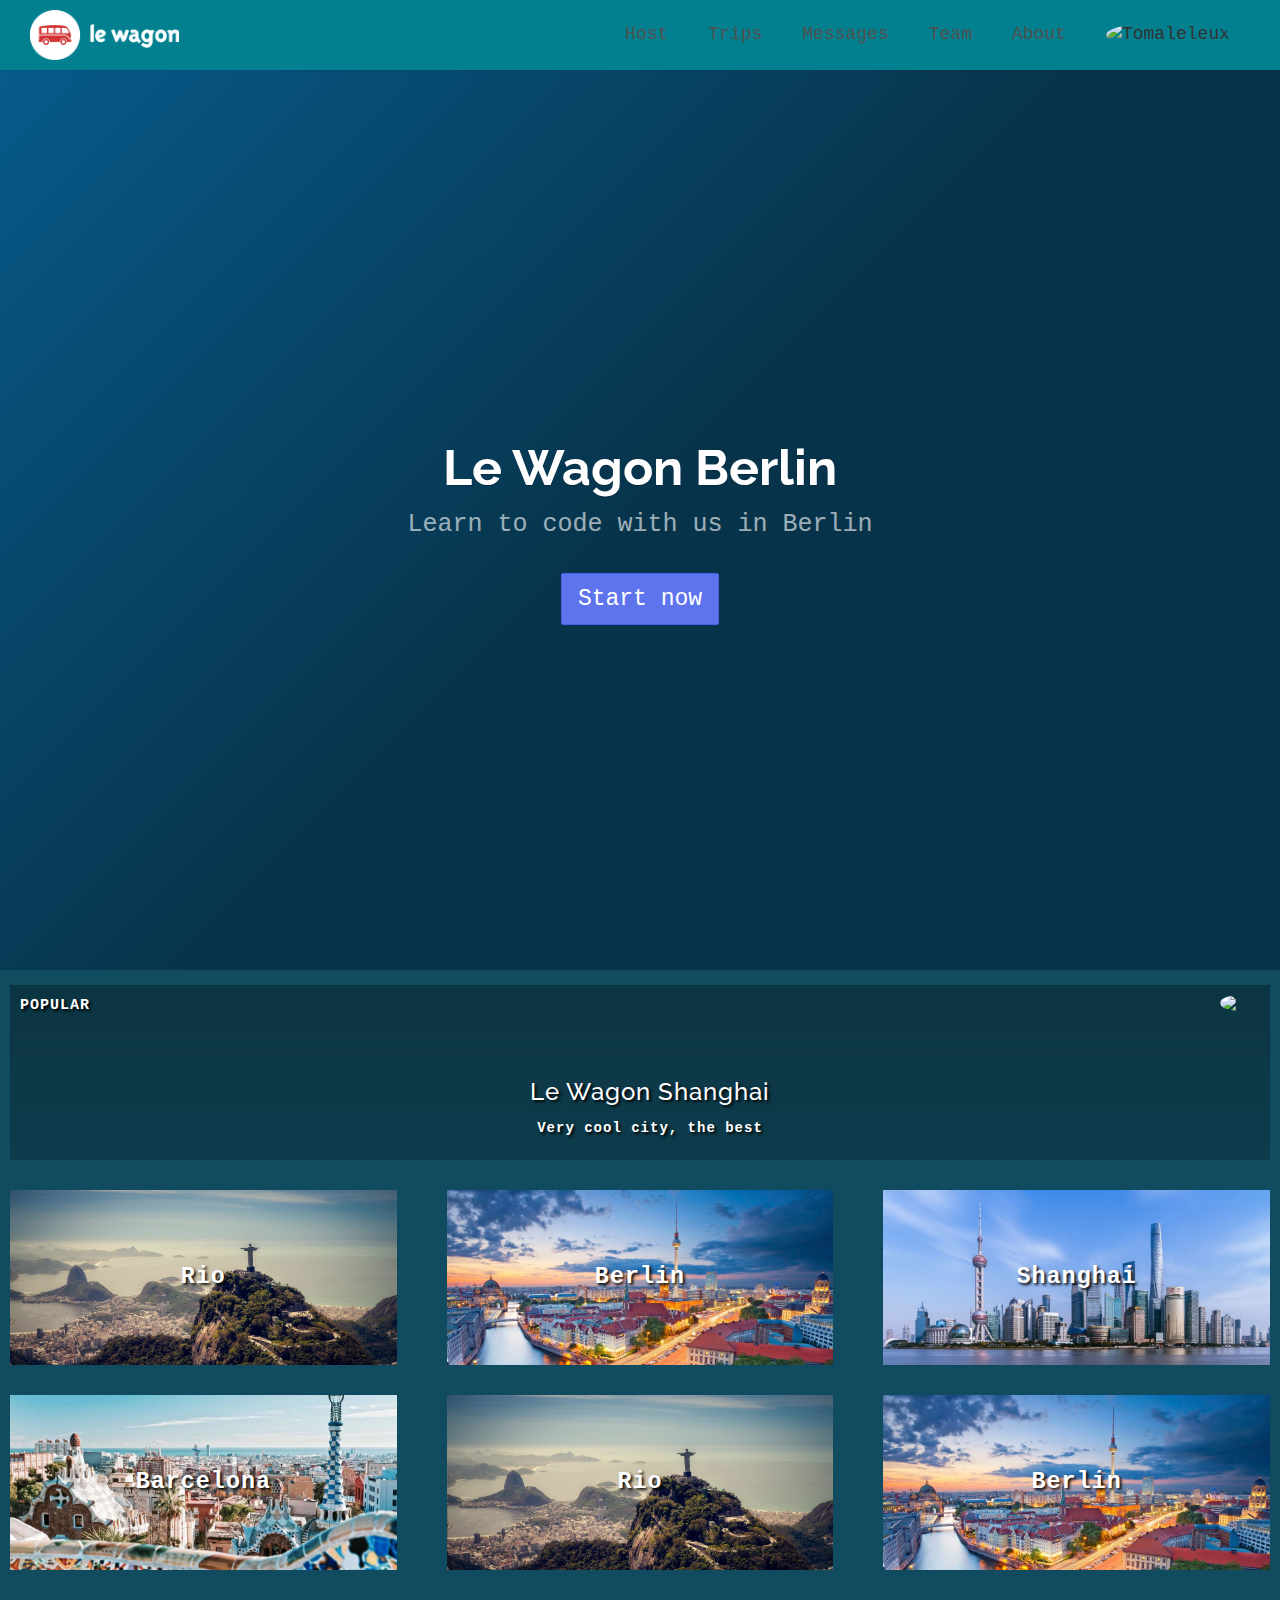
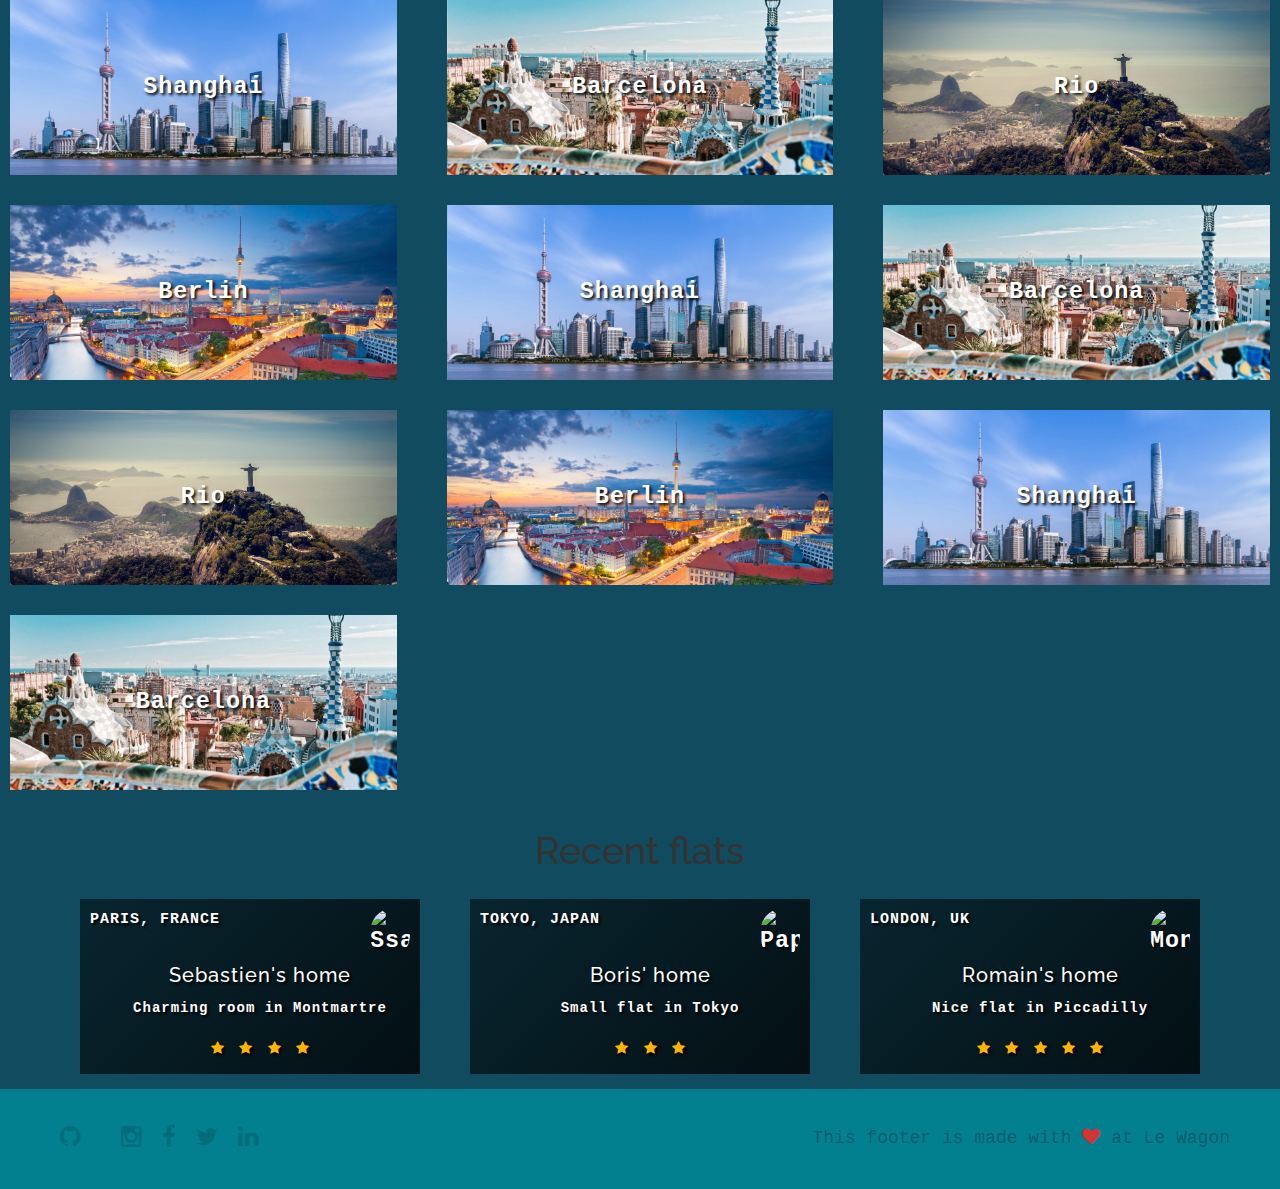
==== commit 464beef5: "Automated commit at 2018-05-14 14:51:13 UTC by middleman-deploy 2.0.0-alpha" ====
--- a/index.html
+++ b/index.html
@@ -7,7 +7,7 @@
           content="width=device-width, initial-scale=1, shrink-to-fit=no">
     <!-- Use the title from a page's frontmatter if it has one -->
     <title>Le Wagon - Middleman</title>
-    <link href="stylesheets/application-ad126751.css" rel="stylesheet" />
+    <link href="stylesheets/application-8a69f796.css" rel="stylesheet" />
     <script src="javascripts/application-93de88c9.js"></script>
     <link href="images/favicon-f15af148.png" rel="icon" type="image/png" />
   </head>
@@ -157,6 +157,60 @@
   </div>
 </div>
 
+<div class="container" id="home-flats">
+  <h2 class="text-center">Recent flats</h2>
+  <div class="row">
+      <div class="col-xs-12 col-sm-6 col-md-4">
+        <div class="card text-center" style="background-image: linear-gradient(-225deg, rgba(0,0,0,0.5) 0%, rgba(0,0,0,0.8) 100%), url('https://kitt.lewagon.com/placeholder/cities/paris');">
+          <div class="card-category">Paris, France</div>
+          <div class="card-description">
+            <h3>Sebastien's home</h3>
+            <p>Charming room in Montmartre</p>
+              <i class="fa fa-star rating text-center"></i>
+              <i class="fa fa-star rating text-center"></i>
+              <i class="fa fa-star rating text-center"></i>
+              <i class="fa fa-star rating text-center"></i>
+          </div>
+
+          <img src="https://kitt.lewagon.com/placeholder/users/ssaunier" class="card-user" alt="Ssaunier" />
+          <a href="flats/ssaunier.html" class="card-link"></a>
+        </div>
+      </div>
+      <div class="col-xs-12 col-sm-6 col-md-4">
+        <div class="card text-center" style="background-image: linear-gradient(-225deg, rgba(0,0,0,0.5) 0%, rgba(0,0,0,0.8) 100%), url('https://kitt.lewagon.com/placeholder/cities/tokyo');">
+          <div class="card-category">Tokyo, Japan</div>
+          <div class="card-description">
+            <h3>Boris' home</h3>
+            <p>Small flat in Tokyo</p>
+              <i class="fa fa-star rating text-center"></i>
+              <i class="fa fa-star rating text-center"></i>
+              <i class="fa fa-star rating text-center"></i>
+          </div>
+
+          <img src="https://kitt.lewagon.com/placeholder/users/papillard" class="card-user" alt="Papillard" />
+          <a href="flats/papillard.html" class="card-link"></a>
+        </div>
+      </div>
+      <div class="col-xs-12 col-sm-6 col-md-4">
+        <div class="card text-center" style="background-image: linear-gradient(-225deg, rgba(0,0,0,0.5) 0%, rgba(0,0,0,0.8) 100%), url('https://kitt.lewagon.com/placeholder/cities/london');">
+          <div class="card-category">London, UK</div>
+          <div class="card-description">
+            <h3>Romain's home</h3>
+            <p>Nice flat in Piccadilly</p>
+              <i class="fa fa-star rating text-center"></i>
+              <i class="fa fa-star rating text-center"></i>
+              <i class="fa fa-star rating text-center"></i>
+              <i class="fa fa-star rating text-center"></i>
+              <i class="fa fa-star rating text-center"></i>
+          </div>
+
+          <img src="https://kitt.lewagon.com/placeholder/users/monsieurpaillard" class="card-user" alt="Monsieurpaillard" />
+          <a href="flats/monsieurpaillard.html" class="card-link"></a>
+        </div>
+      </div>
+  </div>
+</div>
+
 <!-- <div id="home">
   <div class="home-content">
     <img src="images/logo-acc9c0ec.png" width="200" alt="Logo" />
--- a/stylesheets/application-8a69f796.css
+++ b/stylesheets/application-8a69f796.css
@@ -0,0 +1,8 @@
+@import url("https://fonts.googleapis.com/css?family=Open+Sans:400,300,700|Raleway:400,100,300,700,500");/*!
+ * Bootstrap v3.3.7 (http://getbootstrap.com)
+ * Copyright 2011-2016 Twitter, Inc.
+ * Licensed under MIT (https://github.com/twbs/bootstrap/blob/master/LICENSE)
+ *//*! normalize.css v3.0.3 | MIT License | github.com/necolas/normalize.css */html{font-family:sans-serif;-ms-text-size-adjust:100%;-webkit-text-size-adjust:100%}body{margin:0}article,aside,details,figcaption,figure,footer,header,hgroup,main,menu,nav,section,summary{display:block}audio,canvas,progress,video{display:inline-block;vertical-align:baseline}audio:not([controls]){display:none;height:0}[hidden],template{display:none}a{background-color:transparent}a:active,a:hover{outline:0}abbr[title]{border-bottom:1px dotted}b,strong{font-weight:bold}dfn{font-style:italic}h1{font-size:2em;margin:0.67em 0}mark{background:#ff0;color:#000}small{font-size:80%}sub,sup{font-size:75%;line-height:0;position:relative;vertical-align:baseline}sup{top:-0.5em}sub{bottom:-0.25em}img{border:0}svg:not(:root){overflow:hidden}figure{margin:1em 40px}hr{-webkit-box-sizing:content-box;box-sizing:content-box;height:0}pre{overflow:auto}code,kbd,pre,samp{font-family:monospace, monospace;font-size:1em}button,input,optgroup,select,textarea{color:inherit;font:inherit;margin:0}button{overflow:visible}button,select{text-transform:none}button,html input[type="button"],input[type="reset"],input[type="submit"]{-webkit-appearance:button;cursor:pointer}button[disabled],html input[disabled]{cursor:default}button::-moz-focus-inner,input::-moz-focus-inner{border:0;padding:0}input{line-height:normal}input[type="checkbox"],input[type="radio"]{-webkit-box-sizing:border-box;box-sizing:border-box;padding:0}input[type="number"]::-webkit-inner-spin-button,input[type="number"]::-webkit-outer-spin-button{height:auto}input[type="search"]{-webkit-appearance:textfield;-webkit-box-sizing:content-box;box-sizing:content-box}input[type="search"]::-webkit-search-cancel-button,input[type="search"]::-webkit-search-decoration{-webkit-appearance:none}fieldset{border:1px solid #c0c0c0;margin:0 2px;padding:0.35em 0.625em 0.75em}legend{border:0;padding:0}textarea{overflow:auto}optgroup{font-weight:bold}table{border-collapse:collapse;border-spacing:0}td,th{padding:0}/*! Source: https://github.com/h5bp/html5-boilerplate/blob/master/src/css/main.css */@media print{*,*:before,*:after{background:transparent !important;color:#000 !important;-webkit-box-shadow:none !important;box-shadow:none !important;text-shadow:none !important}a,a:visited{text-decoration:underline}a[href]:after{content:" (" attr(href) ")"}abbr[title]:after{content:" (" attr(title) ")"}a[href^="#"]:after,a[href^="javascript:"]:after{content:""}pre,blockquote{border:1px solid #999;page-break-inside:avoid}thead{display:table-header-group}tr,img{page-break-inside:avoid}img{max-width:100% !important}p,h2,h3{orphans:3;widows:3}h2,h3{page-break-after:avoid}.navbar{display:none}.btn>.caret,.dropup>.btn>.caret{border-top-color:#000 !important}.label{border:1px solid #000}.table{border-collapse:collapse !important}.table td,.table th{background-color:#fff !important}.table-bordered th,.table-bordered td{border:1px solid #ddd !important}}@font-face{font-family:'Glyphicons Halflings';src:url("../assets/bootstrap/glyphicons-halflings-regular-86b6f62b.eot");src:url("../assets/bootstrap/glyphicons-halflings-regular-86b6f62b.eot?#iefix") format("embedded-opentype"),url("../assets/bootstrap/glyphicons-halflings-regular-ca35b697.woff2") format("woff2"),url("../assets/bootstrap/glyphicons-halflings-regular-278e49a8.woff") format("woff"),url("../assets/bootstrap/glyphicons-halflings-regular-44bc1850.ttf") format("truetype"),url("../assets/bootstrap/glyphicons-halflings-regular-de51a849.svg#glyphicons_halflingsregular") format("svg")}.glyphicon{position:relative;top:1px;display:inline-block;font-family:'Glyphicons Halflings';font-style:normal;font-weight:normal;line-height:1;-webkit-font-smoothing:antialiased;-moz-osx-font-smoothing:grayscale}.glyphicon-asterisk:before{content:"\002a"}.glyphicon-plus:before{content:"\002b"}.glyphicon-euro:before,.glyphicon-eur:before{content:"\20ac"}.glyphicon-minus:before{content:"\2212"}.glyphicon-cloud:before{content:"\2601"}.glyphicon-envelope:before{content:"\2709"}.glyphicon-pencil:before{content:"\270f"}.glyphicon-glass:before{content:"\e001"}.glyphicon-music:before{content:"\e002"}.glyphicon-search:before{content:"\e003"}.glyphicon-heart:before{content:"\e005"}.glyphicon-star:before{content:"\e006"}.glyphicon-star-empty:before{content:"\e007"}.glyphicon-user:before{content:"\e008"}.glyphicon-film:before{content:"\e009"}.glyphicon-th-large:before{content:"\e010"}.glyphicon-th:before{content:"\e011"}.glyphicon-th-list:before{content:"\e012"}.glyphicon-ok:before{content:"\e013"}.glyphicon-remove:before{content:"\e014"}.glyphicon-zoom-in:before{content:"\e015"}.glyphicon-zoom-out:before{content:"\e016"}.glyphicon-off:before{content:"\e017"}.glyphicon-signal:before{content:"\e018"}.glyphicon-cog:before{content:"\e019"}.glyphicon-trash:before{content:"\e020"}.glyphicon-home:before{content:"\e021"}.glyphicon-file:before{content:"\e022"}.glyphicon-time:before{content:"\e023"}.glyphicon-road:before{content:"\e024"}.glyphicon-download-alt:before{content:"\e025"}.glyphicon-download:before{content:"\e026"}.glyphicon-upload:before{content:"\e027"}.glyphicon-inbox:before{content:"\e028"}.glyphicon-play-circle:before{content:"\e029"}.glyphicon-repeat:before{content:"\e030"}.glyphicon-refresh:before{content:"\e031"}.glyphicon-list-alt:before{content:"\e032"}.glyphicon-lock:before{content:"\e033"}.glyphicon-flag:before{content:"\e034"}.glyphicon-headphones:before{content:"\e035"}.glyphicon-volume-off:before{content:"\e036"}.glyphicon-volume-down:before{content:"\e037"}.glyphicon-volume-up:before{content:"\e038"}.glyphicon-qrcode:before{content:"\e039"}.glyphicon-barcode:before{content:"\e040"}.glyphicon-tag:before{content:"\e041"}.glyphicon-tags:before{content:"\e042"}.glyphicon-book:before{content:"\e043"}.glyphicon-bookmark:before{content:"\e044"}.glyphicon-print:before{content:"\e045"}.glyphicon-camera:before{content:"\e046"}.glyphicon-font:before{content:"\e047"}.glyphicon-bold:before{content:"\e048"}.glyphicon-italic:before{content:"\e049"}.glyphicon-text-height:before{content:"\e050"}.glyphicon-text-width:before{content:"\e051"}.glyphicon-align-left:before{content:"\e052"}.glyphicon-align-center:before{content:"\e053"}.glyphicon-align-right:before{content:"\e054"}.glyphicon-align-justify:before{content:"\e055"}.glyphicon-list:before{content:"\e056"}.glyphicon-indent-left:before{content:"\e057"}.glyphicon-indent-right:before{content:"\e058"}.glyphicon-facetime-video:before{content:"\e059"}.glyphicon-picture:before{content:"\e060"}.glyphicon-map-marker:before{content:"\e062"}.glyphicon-adjust:before{content:"\e063"}.glyphicon-tint:before{content:"\e064"}.glyphicon-edit:before{content:"\e065"}.glyphicon-share:before{content:"\e066"}.glyphicon-check:before{content:"\e067"}.glyphicon-move:before{content:"\e068"}.glyphicon-step-backward:before{content:"\e069"}.glyphicon-fast-backward:before{content:"\e070"}.glyphicon-backward:before{content:"\e071"}.glyphicon-play:before{content:"\e072"}.glyphicon-pause:before{content:"\e073"}.glyphicon-stop:before{content:"\e074"}.glyphicon-forward:before{content:"\e075"}.glyphicon-fast-forward:before{content:"\e076"}.glyphicon-step-forward:before{content:"\e077"}.glyphicon-eject:before{content:"\e078"}.glyphicon-chevron-left:before{content:"\e079"}.glyphicon-chevron-right:before{content:"\e080"}.glyphicon-plus-sign:before{content:"\e081"}.glyphicon-minus-sign:before{content:"\e082"}.glyphicon-remove-sign:before{content:"\e083"}.glyphicon-ok-sign:before{content:"\e084"}.glyphicon-question-sign:before{content:"\e085"}.glyphicon-info-sign:before{content:"\e086"}.glyphicon-screenshot:before{content:"\e087"}.glyphicon-remove-circle:before{content:"\e088"}.glyphicon-ok-circle:before{content:"\e089"}.glyphicon-ban-circle:before{content:"\e090"}.glyphicon-arrow-left:before{content:"\e091"}.glyphicon-arrow-right:before{content:"\e092"}.glyphicon-arrow-up:before{content:"\e093"}.glyphicon-arrow-down:before{content:"\e094"}.glyphicon-share-alt:before{content:"\e095"}.glyphicon-resize-full:before{content:"\e096"}.glyphicon-resize-small:before{content:"\e097"}.glyphicon-exclamation-sign:before{content:"\e101"}.glyphicon-gift:before{content:"\e102"}.glyphicon-leaf:before{content:"\e103"}.glyphicon-fire:before{content:"\e104"}.glyphicon-eye-open:before{content:"\e105"}.glyphicon-eye-close:before{content:"\e106"}.glyphicon-warning-sign:before{content:"\e107"}.glyphicon-plane:before{content:"\e108"}.glyphicon-calendar:before{content:"\e109"}.glyphicon-random:before{content:"\e110"}.glyphicon-comment:before{content:"\e111"}.glyphicon-magnet:before{content:"\e112"}.glyphicon-chevron-up:before{content:"\e113"}.glyphicon-chevron-down:before{content:"\e114"}.glyphicon-retweet:before{content:"\e115"}.glyphicon-shopping-cart:before{content:"\e116"}.glyphicon-folder-close:before{content:"\e117"}.glyphicon-folder-open:before{content:"\e118"}.glyphicon-resize-vertical:before{content:"\e119"}.glyphicon-resize-horizontal:before{content:"\e120"}.glyphicon-hdd:before{content:"\e121"}.glyphicon-bullhorn:before{content:"\e122"}.glyphicon-bell:before{content:"\e123"}.glyphicon-certificate:before{content:"\e124"}.glyphicon-thumbs-up:before{content:"\e125"}.glyphicon-thumbs-down:before{content:"\e126"}.glyphicon-hand-right:before{content:"\e127"}.glyphicon-hand-left:before{content:"\e128"}.glyphicon-hand-up:before{content:"\e129"}.glyphicon-hand-down:before{content:"\e130"}.glyphicon-circle-arrow-right:before{content:"\e131"}.glyphicon-circle-arrow-left:before{content:"\e132"}.glyphicon-circle-arrow-up:before{content:"\e133"}.glyphicon-circle-arrow-down:before{content:"\e134"}.glyphicon-globe:before{content:"\e135"}.glyphicon-wrench:before{content:"\e136"}.glyphicon-tasks:before{content:"\e137"}.glyphicon-filter:before{content:"\e138"}.glyphicon-briefcase:before{content:"\e139"}.glyphicon-fullscreen:before{content:"\e140"}.glyphicon-dashboard:before{content:"\e141"}.glyphicon-paperclip:before{content:"\e142"}.glyphicon-heart-empty:before{content:"\e143"}.glyphicon-link:before{content:"\e144"}.glyphicon-phone:before{content:"\e145"}.glyphicon-pushpin:before{content:"\e146"}.glyphicon-usd:before{content:"\e148"}.glyphicon-gbp:before{content:"\e149"}.glyphicon-sort:before{content:"\e150"}.glyphicon-sort-by-alphabet:before{content:"\e151"}.glyphicon-sort-by-alphabet-alt:before{content:"\e152"}.glyphicon-sort-by-order:before{content:"\e153"}.glyphicon-sort-by-order-alt:before{content:"\e154"}.glyphicon-sort-by-attributes:before{content:"\e155"}.glyphicon-sort-by-attributes-alt:before{content:"\e156"}.glyphicon-unchecked:before{content:"\e157"}.glyphicon-expand:before{content:"\e158"}.glyphicon-collapse-down:before{content:"\e159"}.glyphicon-collapse-up:before{content:"\e160"}.glyphicon-log-in:before{content:"\e161"}.glyphicon-flash:before{content:"\e162"}.glyphicon-log-out:before{content:"\e163"}.glyphicon-new-window:before{content:"\e164"}.glyphicon-record:before{content:"\e165"}.glyphicon-save:before{content:"\e166"}.glyphicon-open:before{content:"\e167"}.glyphicon-saved:before{content:"\e168"}.glyphicon-import:before{content:"\e169"}.glyphicon-export:before{content:"\e170"}.glyphicon-send:before{content:"\e171"}.glyphicon-floppy-disk:before{content:"\e172"}.glyphicon-floppy-saved:before{content:"\e173"}.glyphicon-floppy-remove:before{content:"\e174"}.glyphicon-floppy-save:before{content:"\e175"}.glyphicon-floppy-open:before{content:"\e176"}.glyphicon-credit-card:before{content:"\e177"}.glyphicon-transfer:before{content:"\e178"}.glyphicon-cutlery:before{content:"\e179"}.glyphicon-header:before{content:"\e180"}.glyphicon-compressed:before{content:"\e181"}.glyphicon-earphone:before{content:"\e182"}.glyphicon-phone-alt:before{content:"\e183"}.glyphicon-tower:before{content:"\e184"}.glyphicon-stats:before{content:"\e185"}.glyphicon-sd-video:before{content:"\e186"}.glyphicon-hd-video:before{content:"\e187"}.glyphicon-subtitles:before{content:"\e188"}.glyphicon-sound-stereo:before{content:"\e189"}.glyphicon-sound-dolby:before{content:"\e190"}.glyphicon-sound-5-1:before{content:"\e191"}.glyphicon-sound-6-1:before{content:"\e192"}.glyphicon-sound-7-1:before{content:"\e193"}.glyphicon-copyright-mark:before{content:"\e194"}.glyphicon-registration-mark:before{content:"\e195"}.glyphicon-cloud-download:before{content:"\e197"}.glyphicon-cloud-upload:before{content:"\e198"}.glyphicon-tree-conifer:before{content:"\e199"}.glyphicon-tree-deciduous:before{content:"\e200"}.glyphicon-cd:before{content:"\e201"}.glyphicon-save-file:before{content:"\e202"}.glyphicon-open-file:before{content:"\e203"}.glyphicon-level-up:before{content:"\e204"}.glyphicon-copy:before{content:"\e205"}.glyphicon-paste:before{content:"\e206"}.glyphicon-alert:before{content:"\e209"}.glyphicon-equalizer:before{content:"\e210"}.glyphicon-king:before{content:"\e211"}.glyphicon-queen:before{content:"\e212"}.glyphicon-pawn:before{content:"\e213"}.glyphicon-bishop:before{content:"\e214"}.glyphicon-knight:before{content:"\e215"}.glyphicon-baby-formula:before{content:"\e216"}.glyphicon-tent:before{content:"\26fa"}.glyphicon-blackboard:before{content:"\e218"}.glyphicon-bed:before{content:"\e219"}.glyphicon-apple:before{content:"\f8ff"}.glyphicon-erase:before{content:"\e221"}.glyphicon-hourglass:before{content:"\231b"}.glyphicon-lamp:before{content:"\e223"}.glyphicon-duplicate:before{content:"\e224"}.glyphicon-piggy-bank:before{content:"\e225"}.glyphicon-scissors:before{content:"\e226"}.glyphicon-bitcoin:before{content:"\e227"}.glyphicon-btc:before{content:"\e227"}.glyphicon-xbt:before{content:"\e227"}.glyphicon-yen:before{content:"\00a5"}.glyphicon-jpy:before{content:"\00a5"}.glyphicon-ruble:before{content:"\20bd"}.glyphicon-rub:before{content:"\20bd"}.glyphicon-scale:before{content:"\e230"}.glyphicon-ice-lolly:before{content:"\e231"}.glyphicon-ice-lolly-tasted:before{content:"\e232"}.glyphicon-education:before{content:"\e233"}.glyphicon-option-horizontal:before{content:"\e234"}.glyphicon-option-vertical:before{content:"\e235"}.glyphicon-menu-hamburger:before{content:"\e236"}.glyphicon-modal-window:before{content:"\e237"}.glyphicon-oil:before{content:"\e238"}.glyphicon-grain:before{content:"\e239"}.glyphicon-sunglasses:before{content:"\e240"}.glyphicon-text-size:before{content:"\e241"}.glyphicon-text-color:before{content:"\e242"}.glyphicon-text-background:before{content:"\e243"}.glyphicon-object-align-top:before{content:"\e244"}.glyphicon-object-align-bottom:before{content:"\e245"}.glyphicon-object-align-horizontal:before{content:"\e246"}.glyphicon-object-align-left:before{content:"\e247"}.glyphicon-object-align-vertical:before{content:"\e248"}.glyphicon-object-align-right:before{content:"\e249"}.glyphicon-triangle-right:before{content:"\e250"}.glyphicon-triangle-left:before{content:"\e251"}.glyphicon-triangle-bottom:before{content:"\e252"}.glyphicon-triangle-top:before{content:"\e253"}.glyphicon-console:before{content:"\e254"}.glyphicon-superscript:before{content:"\e255"}.glyphicon-subscript:before{content:"\e256"}.glyphicon-menu-left:before{content:"\e257"}.glyphicon-menu-right:before{content:"\e258"}.glyphicon-menu-down:before{content:"\e259"}.glyphicon-menu-up:before{content:"\e260"}*{-webkit-box-sizing:border-box;box-sizing:border-box}*:before,*:after{-webkit-box-sizing:border-box;box-sizing:border-box}html{font-size:10px;-webkit-tap-highlight-color:transparent}body{font-family:Menlo, Monaco, Consolas, "Courier New", monospace;font-size:18px;line-height:1.42857143;color:#333333;background-color:#114b5f}input,button,select,textarea{font-family:inherit;font-size:inherit;line-height:inherit}a{color:#247ba0;text-decoration:none}a:hover,a:focus{color:#164b62;text-decoration:underline}a:focus{outline:5px auto -webkit-focus-ring-color;outline-offset:-2px}figure{margin:0}img{vertical-align:middle}.img-responsive{display:block;max-width:100%;height:auto}.img-rounded{border-radius:2px}.img-thumbnail{padding:4px;line-height:1.42857143;background-color:#114b5f;border:1px solid #ddd;border-radius:2px;-webkit-transition:all 0.2s ease-in-out;transition:all 0.2s ease-in-out;display:inline-block;max-width:100%;height:auto}.img-circle{border-radius:50%}hr{margin-top:25px;margin-bottom:25px;border:0;border-top:1px solid #eeeeee}.sr-only{position:absolute;width:1px;height:1px;margin:-1px;padding:0;overflow:hidden;clip:rect(0, 0, 0, 0);border:0}.sr-only-focusable:active,.sr-only-focusable:focus{position:static;width:auto;height:auto;margin:0;overflow:visible;clip:auto}[role="button"]{cursor:pointer}h1,h2,h3,h4,h5,h6,.h1,.h2,.h3,.h4,.h5,.h6{font-family:"Raleway", "Helvetica", "sans-serif";font-weight:500;line-height:1.1;color:inherit}h1 small,h1 .small,h2 small,h2 .small,h3 small,h3 .small,h4 small,h4 .small,h5 small,h5 .small,h6 small,h6 .small,.h1 small,.h1 .small,.h2 small,.h2 .small,.h3 small,.h3 .small,.h4 small,.h4 .small,.h5 small,.h5 .small,.h6 small,.h6 .small{font-weight:normal;line-height:1;color:#777777}h1,.h1,h2,.h2,h3,.h3{margin-top:25px;margin-bottom:12.5px}h1 small,h1 .small,.h1 small,.h1 .small,h2 small,h2 .small,.h2 small,.h2 .small,h3 small,h3 .small,.h3 small,.h3 .small{font-size:65%}h4,.h4,h5,.h5,h6,.h6{margin-top:12.5px;margin-bottom:12.5px}h4 small,h4 .small,.h4 small,.h4 .small,h5 small,h5 .small,.h5 small,.h5 .small,h6 small,h6 .small,.h6 small,.h6 .small{font-size:75%}h1,.h1{font-size:46px}h2,.h2{font-size:38px}h3,.h3{font-size:31px}h4,.h4{font-size:23px}h5,.h5{font-size:18px}h6,.h6{font-size:16px}p{margin:0 0 12.5px}.lead{margin-bottom:25px;font-size:20px;font-weight:300;line-height:1.4}@media (min-width: 768px){.lead{font-size:27px}}small,.small{font-size:88%}mark,.mark{background-color:#fcf8e3;padding:.2em}.text-left{text-align:left}.text-right{text-align:right}.text-center{text-align:center}.text-justify{text-align:justify}.text-nowrap{white-space:nowrap}.text-lowercase{text-transform:lowercase}.text-uppercase,.initialism{text-transform:uppercase}.text-capitalize{text-transform:capitalize}.text-muted{color:#777777}.text-primary{color:#5E74ED}a.text-primary:hover,a.text-primary:focus{color:#304ce8}.text-success{color:#3c763d}a.text-success:hover,a.text-success:focus{color:#2b542c}.text-info{color:#31708f}a.text-info:hover,a.text-info:focus{color:#245269}.text-warning{color:#8a6d3b}a.text-warning:hover,a.text-warning:focus{color:#66512c}.text-danger{color:#a94442}a.text-danger:hover,a.text-danger:focus{color:#843534}.bg-primary{color:#fff}.bg-primary{background-color:#5E74ED}a.bg-primary:hover,a.bg-primary:focus{background-color:#304ce8}.bg-success{background-color:#dff0d8}a.bg-success:hover,a.bg-success:focus{background-color:#c1e2b3}.bg-info{background-color:#d9edf7}a.bg-info:hover,a.bg-info:focus{background-color:#afd9ee}.bg-warning{background-color:#fcf8e3}a.bg-warning:hover,a.bg-warning:focus{background-color:#f7ecb5}.bg-danger{background-color:#f2dede}a.bg-danger:hover,a.bg-danger:focus{background-color:#e4b9b9}.page-header{padding-bottom:11.5px;margin:50px 0 25px;border-bottom:1px solid #eeeeee}ul,ol{margin-top:0;margin-bottom:12.5px}ul ul,ul ol,ol ul,ol ol{margin-bottom:0}.list-unstyled{padding-left:0;list-style:none}.list-inline{padding-left:0;list-style:none;margin-left:-5px}.list-inline>li{display:inline-block;padding-left:5px;padding-right:5px}dl{margin-top:0;margin-bottom:25px}dt,dd{line-height:1.42857143}dt{font-weight:bold}dd{margin-left:0}.dl-horizontal dd:before,.dl-horizontal dd:after{content:" ";display:table}.dl-horizontal dd:after{clear:both}@media (min-width: 768px){.dl-horizontal dt{float:left;width:160px;clear:left;text-align:right;overflow:hidden;text-overflow:ellipsis;white-space:nowrap}.dl-horizontal dd{margin-left:180px}}abbr[title],abbr[data-original-title]{cursor:help;border-bottom:1px dotted #777777}.initialism{font-size:90%}blockquote{padding:12.5px 25px;margin:0 0 25px;font-size:22.5px;border-left:5px solid #eeeeee}blockquote p:last-child,blockquote ul:last-child,blockquote ol:last-child{margin-bottom:0}blockquote footer,blockquote small,blockquote .small{display:block;font-size:80%;line-height:1.42857143;color:#777777}blockquote footer:before,blockquote small:before,blockquote .small:before{content:'\2014 \00A0'}.blockquote-reverse,blockquote.pull-right{padding-right:15px;padding-left:0;border-right:5px solid #eeeeee;border-left:0;text-align:right}.blockquote-reverse footer:before,.blockquote-reverse small:before,.blockquote-reverse .small:before,blockquote.pull-right footer:before,blockquote.pull-right small:before,blockquote.pull-right .small:before{content:''}.blockquote-reverse footer:after,.blockquote-reverse small:after,.blockquote-reverse .small:after,blockquote.pull-right footer:after,blockquote.pull-right small:after,blockquote.pull-right .small:after{content:'\00A0 \2014'}address{margin-bottom:25px;font-style:normal;line-height:1.42857143}code,kbd,pre,samp{font-family:Menlo, Monaco, Consolas, "Courier New", monospace}code{padding:2px 4px;font-size:90%;color:#c7254e;background-color:#f9f2f4;border-radius:2px}kbd{padding:2px 4px;font-size:90%;color:#fff;background-color:#333;border-radius:2px;-webkit-box-shadow:inset 0 -1px 0 rgba(0,0,0,0.25);box-shadow:inset 0 -1px 0 rgba(0,0,0,0.25)}kbd kbd{padding:0;font-size:100%;font-weight:bold;-webkit-box-shadow:none;box-shadow:none}pre{display:block;padding:12px;margin:0 0 12.5px;font-size:17px;line-height:1.42857143;word-break:break-all;word-wrap:break-word;color:#333333;background-color:#f5f5f5;border:1px solid #ccc;border-radius:2px}pre code{padding:0;font-size:inherit;color:inherit;white-space:pre-wrap;background-color:transparent;border-radius:0}.pre-scrollable{max-height:340px;overflow-y:scroll}.container{margin-right:auto;margin-left:auto;padding-left:15px;padding-right:15px}.container:before,.container:after{content:" ";display:table}.container:after{clear:both}@media (min-width: 768px){.container{width:750px}}@media (min-width: 992px){.container{width:970px}}@media (min-width: 1200px){.container{width:1170px}}.container-fluid{margin-right:auto;margin-left:auto;padding-left:15px;padding-right:15px}.container-fluid:before,.container-fluid:after{content:" ";display:table}.container-fluid:after{clear:both}.row{margin-left:-15px;margin-right:-15px}.row:before,.row:after{content:" ";display:table}.row:after{clear:both}.col-xs-1,.col-sm-1,.col-md-1,.col-lg-1,.col-xs-2,.col-sm-2,.col-md-2,.col-lg-2,.col-xs-3,.col-sm-3,.col-md-3,.col-lg-3,.col-xs-4,.col-sm-4,.col-md-4,.col-lg-4,.col-xs-5,.col-sm-5,.col-md-5,.col-lg-5,.col-xs-6,.col-sm-6,.col-md-6,.col-lg-6,.col-xs-7,.col-sm-7,.col-md-7,.col-lg-7,.col-xs-8,.col-sm-8,.col-md-8,.col-lg-8,.col-xs-9,.col-sm-9,.col-md-9,.col-lg-9,.col-xs-10,.col-sm-10,.col-md-10,.col-lg-10,.col-xs-11,.col-sm-11,.col-md-11,.col-lg-11,.col-xs-12,.col-sm-12,.col-md-12,.col-lg-12{position:relative;min-height:1px;padding-left:15px;padding-right:15px}.col-xs-1,.col-xs-2,.col-xs-3,.col-xs-4,.col-xs-5,.col-xs-6,.col-xs-7,.col-xs-8,.col-xs-9,.col-xs-10,.col-xs-11,.col-xs-12{float:left}.col-xs-1{width:8.33333333%}.col-xs-2{width:16.66666667%}.col-xs-3{width:25%}.col-xs-4{width:33.33333333%}.col-xs-5{width:41.66666667%}.col-xs-6{width:50%}.col-xs-7{width:58.33333333%}.col-xs-8{width:66.66666667%}.col-xs-9{width:75%}.col-xs-10{width:83.33333333%}.col-xs-11{width:91.66666667%}.col-xs-12{width:100%}.col-xs-pull-0{right:auto}.col-xs-pull-1{right:8.33333333%}.col-xs-pull-2{right:16.66666667%}.col-xs-pull-3{right:25%}.col-xs-pull-4{right:33.33333333%}.col-xs-pull-5{right:41.66666667%}.col-xs-pull-6{right:50%}.col-xs-pull-7{right:58.33333333%}.col-xs-pull-8{right:66.66666667%}.col-xs-pull-9{right:75%}.col-xs-pull-10{right:83.33333333%}.col-xs-pull-11{right:91.66666667%}.col-xs-pull-12{right:100%}.col-xs-push-0{left:auto}.col-xs-push-1{left:8.33333333%}.col-xs-push-2{left:16.66666667%}.col-xs-push-3{left:25%}.col-xs-push-4{left:33.33333333%}.col-xs-push-5{left:41.66666667%}.col-xs-push-6{left:50%}.col-xs-push-7{left:58.33333333%}.col-xs-push-8{left:66.66666667%}.col-xs-push-9{left:75%}.col-xs-push-10{left:83.33333333%}.col-xs-push-11{left:91.66666667%}.col-xs-push-12{left:100%}.col-xs-offset-0{margin-left:0%}.col-xs-offset-1{margin-left:8.33333333%}.col-xs-offset-2{margin-left:16.66666667%}.col-xs-offset-3{margin-left:25%}.col-xs-offset-4{margin-left:33.33333333%}.col-xs-offset-5{margin-left:41.66666667%}.col-xs-offset-6{margin-left:50%}.col-xs-offset-7{margin-left:58.33333333%}.col-xs-offset-8{margin-left:66.66666667%}.col-xs-offset-9{margin-left:75%}.col-xs-offset-10{margin-left:83.33333333%}.col-xs-offset-11{margin-left:91.66666667%}.col-xs-offset-12{margin-left:100%}@media (min-width: 768px){.col-sm-1,.col-sm-2,.col-sm-3,.col-sm-4,.col-sm-5,.col-sm-6,.col-sm-7,.col-sm-8,.col-sm-9,.col-sm-10,.col-sm-11,.col-sm-12{float:left}.col-sm-1{width:8.33333333%}.col-sm-2{width:16.66666667%}.col-sm-3{width:25%}.col-sm-4{width:33.33333333%}.col-sm-5{width:41.66666667%}.col-sm-6{width:50%}.col-sm-7{width:58.33333333%}.col-sm-8{width:66.66666667%}.col-sm-9{width:75%}.col-sm-10{width:83.33333333%}.col-sm-11{width:91.66666667%}.col-sm-12{width:100%}.col-sm-pull-0{right:auto}.col-sm-pull-1{right:8.33333333%}.col-sm-pull-2{right:16.66666667%}.col-sm-pull-3{right:25%}.col-sm-pull-4{right:33.33333333%}.col-sm-pull-5{right:41.66666667%}.col-sm-pull-6{right:50%}.col-sm-pull-7{right:58.33333333%}.col-sm-pull-8{right:66.66666667%}.col-sm-pull-9{right:75%}.col-sm-pull-10{right:83.33333333%}.col-sm-pull-11{right:91.66666667%}.col-sm-pull-12{right:100%}.col-sm-push-0{left:auto}.col-sm-push-1{left:8.33333333%}.col-sm-push-2{left:16.66666667%}.col-sm-push-3{left:25%}.col-sm-push-4{left:33.33333333%}.col-sm-push-5{left:41.66666667%}.col-sm-push-6{left:50%}.col-sm-push-7{left:58.33333333%}.col-sm-push-8{left:66.66666667%}.col-sm-push-9{left:75%}.col-sm-push-10{left:83.33333333%}.col-sm-push-11{left:91.66666667%}.col-sm-push-12{left:100%}.col-sm-offset-0{margin-left:0%}.col-sm-offset-1{margin-left:8.33333333%}.col-sm-offset-2{margin-left:16.66666667%}.col-sm-offset-3{margin-left:25%}.col-sm-offset-4{margin-left:33.33333333%}.col-sm-offset-5{margin-left:41.66666667%}.col-sm-offset-6{margin-left:50%}.col-sm-offset-7{margin-left:58.33333333%}.col-sm-offset-8{margin-left:66.66666667%}.col-sm-offset-9{margin-left:75%}.col-sm-offset-10{margin-left:83.33333333%}.col-sm-offset-11{margin-left:91.66666667%}.col-sm-offset-12{margin-left:100%}}@media (min-width: 992px){.col-md-1,.col-md-2,.col-md-3,.col-md-4,.col-md-5,.col-md-6,.col-md-7,.col-md-8,.col-md-9,.col-md-10,.col-md-11,.col-md-12{float:left}.col-md-1{width:8.33333333%}.col-md-2{width:16.66666667%}.col-md-3{width:25%}.col-md-4{width:33.33333333%}.col-md-5{width:41.66666667%}.col-md-6{width:50%}.col-md-7{width:58.33333333%}.col-md-8{width:66.66666667%}.col-md-9{width:75%}.col-md-10{width:83.33333333%}.col-md-11{width:91.66666667%}.col-md-12{width:100%}.col-md-pull-0{right:auto}.col-md-pull-1{right:8.33333333%}.col-md-pull-2{right:16.66666667%}.col-md-pull-3{right:25%}.col-md-pull-4{right:33.33333333%}.col-md-pull-5{right:41.66666667%}.col-md-pull-6{right:50%}.col-md-pull-7{right:58.33333333%}.col-md-pull-8{right:66.66666667%}.col-md-pull-9{right:75%}.col-md-pull-10{right:83.33333333%}.col-md-pull-11{right:91.66666667%}.col-md-pull-12{right:100%}.col-md-push-0{left:auto}.col-md-push-1{left:8.33333333%}.col-md-push-2{left:16.66666667%}.col-md-push-3{left:25%}.col-md-push-4{left:33.33333333%}.col-md-push-5{left:41.66666667%}.col-md-push-6{left:50%}.col-md-push-7{left:58.33333333%}.col-md-push-8{left:66.66666667%}.col-md-push-9{left:75%}.col-md-push-10{left:83.33333333%}.col-md-push-11{left:91.66666667%}.col-md-push-12{left:100%}.col-md-offset-0{margin-left:0%}.col-md-offset-1{margin-left:8.33333333%}.col-md-offset-2{margin-left:16.66666667%}.col-md-offset-3{margin-left:25%}.col-md-offset-4{margin-left:33.33333333%}.col-md-offset-5{margin-left:41.66666667%}.col-md-offset-6{margin-left:50%}.col-md-offset-7{margin-left:58.33333333%}.col-md-offset-8{margin-left:66.66666667%}.col-md-offset-9{margin-left:75%}.col-md-offset-10{margin-left:83.33333333%}.col-md-offset-11{margin-left:91.66666667%}.col-md-offset-12{margin-left:100%}}@media (min-width: 1200px){.col-lg-1,.col-lg-2,.col-lg-3,.col-lg-4,.col-lg-5,.col-lg-6,.col-lg-7,.col-lg-8,.col-lg-9,.col-lg-10,.col-lg-11,.col-lg-12{float:left}.col-lg-1{width:8.33333333%}.col-lg-2{width:16.66666667%}.col-lg-3{width:25%}.col-lg-4{width:33.33333333%}.col-lg-5{width:41.66666667%}.col-lg-6{width:50%}.col-lg-7{width:58.33333333%}.col-lg-8{width:66.66666667%}.col-lg-9{width:75%}.col-lg-10{width:83.33333333%}.col-lg-11{width:91.66666667%}.col-lg-12{width:100%}.col-lg-pull-0{right:auto}.col-lg-pull-1{right:8.33333333%}.col-lg-pull-2{right:16.66666667%}.col-lg-pull-3{right:25%}.col-lg-pull-4{right:33.33333333%}.col-lg-pull-5{right:41.66666667%}.col-lg-pull-6{right:50%}.col-lg-pull-7{right:58.33333333%}.col-lg-pull-8{right:66.66666667%}.col-lg-pull-9{right:75%}.col-lg-pull-10{right:83.33333333%}.col-lg-pull-11{right:91.66666667%}.col-lg-pull-12{right:100%}.col-lg-push-0{left:auto}.col-lg-push-1{left:8.33333333%}.col-lg-push-2{left:16.66666667%}.col-lg-push-3{left:25%}.col-lg-push-4{left:33.33333333%}.col-lg-push-5{left:41.66666667%}.col-lg-push-6{left:50%}.col-lg-push-7{left:58.33333333%}.col-lg-push-8{left:66.66666667%}.col-lg-push-9{left:75%}.col-lg-push-10{left:83.33333333%}.col-lg-push-11{left:91.66666667%}.col-lg-push-12{left:100%}.col-lg-offset-0{margin-left:0%}.col-lg-offset-1{margin-left:8.33333333%}.col-lg-offset-2{margin-left:16.66666667%}.col-lg-offset-3{margin-left:25%}.col-lg-offset-4{margin-left:33.33333333%}.col-lg-offset-5{margin-left:41.66666667%}.col-lg-offset-6{margin-left:50%}.col-lg-offset-7{margin-left:58.33333333%}.col-lg-offset-8{margin-left:66.66666667%}.col-lg-offset-9{margin-left:75%}.col-lg-offset-10{margin-left:83.33333333%}.col-lg-offset-11{margin-left:91.66666667%}.col-lg-offset-12{margin-left:100%}}table{background-color:transparent}caption{padding-top:8px;padding-bottom:8px;color:#777777;text-align:left}th{text-align:left}.table{width:100%;max-width:100%;margin-bottom:25px}.table>thead>tr>th,.table>thead>tr>td,.table>tbody>tr>th,.table>tbody>tr>td,.table>tfoot>tr>th,.table>tfoot>tr>td{padding:8px;line-height:1.42857143;vertical-align:top;border-top:1px solid #ddd}.table>thead>tr>th{vertical-align:bottom;border-bottom:2px solid #ddd}.table>caption+thead>tr:first-child>th,.table>caption+thead>tr:first-child>td,.table>colgroup+thead>tr:first-child>th,.table>colgroup+thead>tr:first-child>td,.table>thead:first-child>tr:first-child>th,.table>thead:first-child>tr:first-child>td{border-top:0}.table>tbody+tbody{border-top:2px solid #ddd}.table .table{background-color:#114b5f}.table-condensed>thead>tr>th,.table-condensed>thead>tr>td,.table-condensed>tbody>tr>th,.table-condensed>tbody>tr>td,.table-condensed>tfoot>tr>th,.table-condensed>tfoot>tr>td{padding:5px}.table-bordered{border:1px solid #ddd}.table-bordered>thead>tr>th,.table-bordered>thead>tr>td,.table-bordered>tbody>tr>th,.table-bordered>tbody>tr>td,.table-bordered>tfoot>tr>th,.table-bordered>tfoot>tr>td{border:1px solid #ddd}.table-bordered>thead>tr>th,.table-bordered>thead>tr>td{border-bottom-width:2px}.table-striped>tbody>tr:nth-of-type(odd){background-color:#f9f9f9}.table-hover>tbody>tr:hover{background-color:#f5f5f5}table col[class*="col-"]{position:static;float:none;display:table-column}table td[class*="col-"],table th[class*="col-"]{position:static;float:none;display:table-cell}.table>thead>tr>td.active,.table>thead>tr>th.active,.table>thead>tr.active>td,.table>thead>tr.active>th,.table>tbody>tr>td.active,.table>tbody>tr>th.active,.table>tbody>tr.active>td,.table>tbody>tr.active>th,.table>tfoot>tr>td.active,.table>tfoot>tr>th.active,.table>tfoot>tr.active>td,.table>tfoot>tr.active>th{background-color:#f5f5f5}.table-hover>tbody>tr>td.active:hover,.table-hover>tbody>tr>th.active:hover,.table-hover>tbody>tr.active:hover>td,.table-hover>tbody>tr:hover>.active,.table-hover>tbody>tr.active:hover>th{background-color:#e8e8e8}.table>thead>tr>td.success,.table>thead>tr>th.success,.table>thead>tr.success>td,.table>thead>tr.success>th,.table>tbody>tr>td.success,.table>tbody>tr>th.success,.table>tbody>tr.success>td,.table>tbody>tr.success>th,.table>tfoot>tr>td.success,.table>tfoot>tr>th.success,.table>tfoot>tr.success>td,.table>tfoot>tr.success>th{background-color:#dff0d8}.table-hover>tbody>tr>td.success:hover,.table-hover>tbody>tr>th.success:hover,.table-hover>tbody>tr.success:hover>td,.table-hover>tbody>tr:hover>.success,.table-hover>tbody>tr.success:hover>th{background-color:#d0e9c6}.table>thead>tr>td.info,.table>thead>tr>th.info,.table>thead>tr.info>td,.table>thead>tr.info>th,.table>tbody>tr>td.info,.table>tbody>tr>th.info,.table>tbody>tr.info>td,.table>tbody>tr.info>th,.table>tfoot>tr>td.info,.table>tfoot>tr>th.info,.table>tfoot>tr.info>td,.table>tfoot>tr.info>th{background-color:#d9edf7}.table-hover>tbody>tr>td.info:hover,.table-hover>tbody>tr>th.info:hover,.table-hover>tbody>tr.info:hover>td,.table-hover>tbody>tr:hover>.info,.table-hover>tbody>tr.info:hover>th{background-color:#c4e3f3}.table>thead>tr>td.warning,.table>thead>tr>th.warning,.table>thead>tr.warning>td,.table>thead>tr.warning>th,.table>tbody>tr>td.warning,.table>tbody>tr>th.warning,.table>tbody>tr.warning>td,.table>tbody>tr.warning>th,.table>tfoot>tr>td.warning,.table>tfoot>tr>th.warning,.table>tfoot>tr.warning>td,.table>tfoot>tr.warning>th{background-color:#fcf8e3}.table-hover>tbody>tr>td.warning:hover,.table-hover>tbody>tr>th.warning:hover,.table-hover>tbody>tr.warning:hover>td,.table-hover>tbody>tr:hover>.warning,.table-hover>tbody>tr.warning:hover>th{background-color:#faf2cc}.table>thead>tr>td.danger,.table>thead>tr>th.danger,.table>thead>tr.danger>td,.table>thead>tr.danger>th,.table>tbody>tr>td.danger,.table>tbody>tr>th.danger,.table>tbody>tr.danger>td,.table>tbody>tr.danger>th,.table>tfoot>tr>td.danger,.table>tfoot>tr>th.danger,.table>tfoot>tr.danger>td,.table>tfoot>tr.danger>th{background-color:#f2dede}.table-hover>tbody>tr>td.danger:hover,.table-hover>tbody>tr>th.danger:hover,.table-hover>tbody>tr.danger:hover>td,.table-hover>tbody>tr:hover>.danger,.table-hover>tbody>tr.danger:hover>th{background-color:#ebcccc}.table-responsive{overflow-x:auto;min-height:0.01%}@media screen and (max-width: 767px){.table-responsive{width:100%;margin-bottom:18.75px;overflow-y:hidden;-ms-overflow-style:-ms-autohiding-scrollbar;border:1px solid #ddd}.table-responsive>.table{margin-bottom:0}.table-responsive>.table>thead>tr>th,.table-responsive>.table>thead>tr>td,.table-responsive>.table>tbody>tr>th,.table-responsive>.table>tbody>tr>td,.table-responsive>.table>tfoot>tr>th,.table-responsive>.table>tfoot>tr>td{white-space:nowrap}.table-responsive>.table-bordered{border:0}.table-responsive>.table-bordered>thead>tr>th:first-child,.table-responsive>.table-bordered>thead>tr>td:first-child,.table-responsive>.table-bordered>tbody>tr>th:first-child,.table-responsive>.table-bordered>tbody>tr>td:first-child,.table-responsive>.table-bordered>tfoot>tr>th:first-child,.table-responsive>.table-bordered>tfoot>tr>td:first-child{border-left:0}.table-responsive>.table-bordered>thead>tr>th:last-child,.table-responsive>.table-bordered>thead>tr>td:last-child,.table-responsive>.table-bordered>tbody>tr>th:last-child,.table-responsive>.table-bordered>tbody>tr>td:last-child,.table-responsive>.table-bordered>tfoot>tr>th:last-child,.table-responsive>.table-bordered>tfoot>tr>td:last-child{border-right:0}.table-responsive>.table-bordered>tbody>tr:last-child>th,.table-responsive>.table-bordered>tbody>tr:last-child>td,.table-responsive>.table-bordered>tfoot>tr:last-child>th,.table-responsive>.table-bordered>tfoot>tr:last-child>td{border-bottom:0}}fieldset{padding:0;margin:0;border:0;min-width:0}legend{display:block;width:100%;padding:0;margin-bottom:25px;font-size:27px;line-height:inherit;color:#333333;border:0;border-bottom:1px solid #e5e5e5}label{display:inline-block;max-width:100%;margin-bottom:5px;font-weight:bold}input[type="search"]{-webkit-box-sizing:border-box;box-sizing:border-box}input[type="radio"],input[type="checkbox"]{margin:4px 0 0;margin-top:1px \9;line-height:normal}input[type="file"]{display:block}input[type="range"]{display:block;width:100%}select[multiple],select[size]{height:auto}input[type="file"]:focus,input[type="radio"]:focus,input[type="checkbox"]:focus{outline:5px auto -webkit-focus-ring-color;outline-offset:-2px}output{display:block;padding-top:7px;font-size:18px;line-height:1.42857143;color:#000000}.form-control{display:block;width:100%;height:39px;padding:6px 12px;font-size:18px;line-height:1.42857143;color:#000000;background-color:#fff;background-image:none;border:1px solid #ccc;border-radius:2px;-webkit-box-shadow:inset 0 1px 1px rgba(0,0,0,0.075);box-shadow:inset 0 1px 1px rgba(0,0,0,0.075);-webkit-transition:border-color ease-in-out 0.15s, box-shadow ease-in-out 0.15s;-webkit-transition:border-color ease-in-out 0.15s, -webkit-box-shadow ease-in-out 0.15s;transition:border-color ease-in-out 0.15s, -webkit-box-shadow ease-in-out 0.15s;transition:border-color ease-in-out 0.15s, box-shadow ease-in-out 0.15s;transition:border-color ease-in-out 0.15s, box-shadow ease-in-out 0.15s, -webkit-box-shadow ease-in-out 0.15s}.form-control:focus{border-color:#66afe9;outline:0;-webkit-box-shadow:inset 0 1px 1px rgba(0,0,0,0.075),0 0 8px rgba(102,175,233,0.6);box-shadow:inset 0 1px 1px rgba(0,0,0,0.075),0 0 8px rgba(102,175,233,0.6)}.form-control::-moz-placeholder{color:#999;opacity:1}.form-control:-ms-input-placeholder{color:#999}.form-control::-webkit-input-placeholder{color:#999}.form-control::-ms-expand{border:0;background-color:transparent}.form-control[disabled],.form-control[readonly],fieldset[disabled] .form-control{background-color:#eeeeee;opacity:1}.form-control[disabled],fieldset[disabled] .form-control{cursor:not-allowed}textarea.form-control{height:auto}input[type="search"]{-webkit-appearance:none}@media screen and (-webkit-min-device-pixel-ratio: 0){input[type="date"].form-control,input[type="time"].form-control,input[type="datetime-local"].form-control,input[type="month"].form-control{line-height:39px}input[type="date"].input-sm,.input-group-sm>input[type="date"].form-control,.input-group-sm>input[type="date"].input-group-addon,.input-group-sm>.input-group-btn>input[type="date"].btn,.input-group-sm input[type="date"],input[type="time"].input-sm,.input-group-sm>input[type="time"].form-control,.input-group-sm>input[type="time"].input-group-addon,.input-group-sm>.input-group-btn>input[type="time"].btn,.input-group-sm input[type="time"],input[type="datetime-local"].input-sm,.input-group-sm>input[type="datetime-local"].form-control,.input-group-sm>input[type="datetime-local"].input-group-addon,.input-group-sm>.input-group-btn>input[type="datetime-local"].btn,.input-group-sm input[type="datetime-local"],input[type="month"].input-sm,.input-group-sm>input[type="month"].form-control,.input-group-sm>input[type="month"].input-group-addon,.input-group-sm>.input-group-btn>input[type="month"].btn,.input-group-sm input[type="month"]{line-height:36px}input[type="date"].input-lg,.input-group-lg>input[type="date"].form-control,.input-group-lg>input[type="date"].input-group-addon,.input-group-lg>.input-group-btn>input[type="date"].btn,.input-group-lg input[type="date"],input[type="time"].input-lg,.input-group-lg>input[type="time"].form-control,.input-group-lg>input[type="time"].input-group-addon,.input-group-lg>.input-group-btn>input[type="time"].btn,.input-group-lg input[type="time"],input[type="datetime-local"].input-lg,.input-group-lg>input[type="datetime-local"].form-control,.input-group-lg>input[type="datetime-local"].input-group-addon,.input-group-lg>.input-group-btn>input[type="datetime-local"].btn,.input-group-lg input[type="datetime-local"],input[type="month"].input-lg,.input-group-lg>input[type="month"].form-control,.input-group-lg>input[type="month"].input-group-addon,.input-group-lg>.input-group-btn>input[type="month"].btn,.input-group-lg input[type="month"]{line-height:53px}}.form-group{margin-bottom:15px}.radio,.checkbox{position:relative;display:block;margin-top:10px;margin-bottom:10px}.radio label,.checkbox label{min-height:25px;padding-left:20px;margin-bottom:0;font-weight:normal;cursor:pointer}.radio input[type="radio"],.radio-inline input[type="radio"],.checkbox input[type="checkbox"],.checkbox-inline input[type="checkbox"]{position:absolute;margin-left:-20px;margin-top:4px \9}.radio+.radio,.checkbox+.checkbox{margin-top:-5px}.radio-inline,.checkbox-inline{position:relative;display:inline-block;padding-left:20px;margin-bottom:0;vertical-align:middle;font-weight:normal;cursor:pointer}.radio-inline+.radio-inline,.checkbox-inline+.checkbox-inline{margin-top:0;margin-left:10px}input[type="radio"][disabled],input[type="radio"].disabled,fieldset[disabled] input[type="radio"],input[type="checkbox"][disabled],input[type="checkbox"].disabled,fieldset[disabled] input[type="checkbox"]{cursor:not-allowed}.radio-inline.disabled,fieldset[disabled] .radio-inline,.checkbox-inline.disabled,fieldset[disabled] .checkbox-inline{cursor:not-allowed}.radio.disabled label,fieldset[disabled] .radio label,.checkbox.disabled label,fieldset[disabled] .checkbox label{cursor:not-allowed}.form-control-static{padding-top:7px;padding-bottom:7px;margin-bottom:0;min-height:43px}.form-control-static.input-lg,.input-group-lg>.form-control-static.form-control,.input-group-lg>.form-control-static.input-group-addon,.input-group-lg>.input-group-btn>.form-control-static.btn,.form-control-static.input-sm,.input-group-sm>.form-control-static.form-control,.input-group-sm>.form-control-static.input-group-addon,.input-group-sm>.input-group-btn>.form-control-static.btn{padding-left:0;padding-right:0}.input-sm,.input-group-sm>.form-control,.input-group-sm>.input-group-addon,.input-group-sm>.input-group-btn>.btn{height:36px;padding:5px 10px;font-size:16px;line-height:1.5;border-radius:2px}select.input-sm,.input-group-sm>select.form-control,.input-group-sm>select.input-group-addon,.input-group-sm>.input-group-btn>select.btn{height:36px;line-height:36px}textarea.input-sm,.input-group-sm>textarea.form-control,.input-group-sm>textarea.input-group-addon,.input-group-sm>.input-group-btn>textarea.btn,select[multiple].input-sm,.input-group-sm>select[multiple].form-control,.input-group-sm>select[multiple].input-group-addon,.input-group-sm>.input-group-btn>select[multiple].btn{height:auto}.form-group-sm .form-control{height:36px;padding:5px 10px;font-size:16px;line-height:1.5;border-radius:2px}.form-group-sm select.form-control{height:36px;line-height:36px}.form-group-sm textarea.form-control,.form-group-sm select[multiple].form-control{height:auto}.form-group-sm .form-control-static{height:36px;min-height:41px;padding:6px 10px;font-size:16px;line-height:1.5}.input-lg,.input-group-lg>.form-control,.input-group-lg>.input-group-addon,.input-group-lg>.input-group-btn>.btn{height:53px;padding:10px 16px;font-size:23px;line-height:1.3333333;border-radius:2px}select.input-lg,.input-group-lg>select.form-control,.input-group-lg>select.input-group-addon,.input-group-lg>.input-group-btn>select.btn{height:53px;line-height:53px}textarea.input-lg,.input-group-lg>textarea.form-control,.input-group-lg>textarea.input-group-addon,.input-group-lg>.input-group-btn>textarea.btn,select[multiple].input-lg,.input-group-lg>select[multiple].form-control,.input-group-lg>select[multiple].input-group-addon,.input-group-lg>.input-group-btn>select[multiple].btn{height:auto}.form-group-lg .form-control{height:53px;padding:10px 16px;font-size:23px;line-height:1.3333333;border-radius:2px}.form-group-lg select.form-control{height:53px;line-height:53px}.form-group-lg textarea.form-control,.form-group-lg select[multiple].form-control{height:auto}.form-group-lg .form-control-static{height:53px;min-height:48px;padding:11px 16px;font-size:23px;line-height:1.3333333}.has-feedback{position:relative}.has-feedback .form-control{padding-right:48.75px}.form-control-feedback{position:absolute;top:0;right:0;z-index:2;display:block;width:39px;height:39px;line-height:39px;text-align:center;pointer-events:none}.input-lg+.form-control-feedback,.input-group-lg>.form-control+.form-control-feedback,.input-group-lg>.input-group-addon+.form-control-feedback,.input-group-lg>.input-group-btn>.btn+.form-control-feedback,.input-group-lg+.form-control-feedback,.form-group-lg .form-control+.form-control-feedback{width:53px;height:53px;line-height:53px}.input-sm+.form-control-feedback,.input-group-sm>.form-control+.form-control-feedback,.input-group-sm>.input-group-addon+.form-control-feedback,.input-group-sm>.input-group-btn>.btn+.form-control-feedback,.input-group-sm+.form-control-feedback,.form-group-sm .form-control+.form-control-feedback{width:36px;height:36px;line-height:36px}.has-success .help-block,.has-success .control-label,.has-success .radio,.has-success .checkbox,.has-success .radio-inline,.has-success .checkbox-inline,.has-success.radio label,.has-success.checkbox label,.has-success.radio-inline label,.has-success.checkbox-inline label{color:#3c763d}.has-success .form-control{border-color:#3c763d;-webkit-box-shadow:inset 0 1px 1px rgba(0,0,0,0.075);box-shadow:inset 0 1px 1px rgba(0,0,0,0.075)}.has-success .form-control:focus{border-color:#2b542c;-webkit-box-shadow:inset 0 1px 1px rgba(0,0,0,0.075),0 0 6px #67b168;box-shadow:inset 0 1px 1px rgba(0,0,0,0.075),0 0 6px #67b168}.has-success .input-group-addon{color:#3c763d;border-color:#3c763d;background-color:#dff0d8}.has-success .form-control-feedback{color:#3c763d}.has-warning .help-block,.has-warning .control-label,.has-warning .radio,.has-warning .checkbox,.has-warning .radio-inline,.has-warning .checkbox-inline,.has-warning.radio label,.has-warning.checkbox label,.has-warning.radio-inline label,.has-warning.checkbox-inline label{color:#8a6d3b}.has-warning .form-control{border-color:#8a6d3b;-webkit-box-shadow:inset 0 1px 1px rgba(0,0,0,0.075);box-shadow:inset 0 1px 1px rgba(0,0,0,0.075)}.has-warning .form-control:focus{border-color:#66512c;-webkit-box-shadow:inset 0 1px 1px rgba(0,0,0,0.075),0 0 6px #c0a16b;box-shadow:inset 0 1px 1px rgba(0,0,0,0.075),0 0 6px #c0a16b}.has-warning .input-group-addon{color:#8a6d3b;border-color:#8a6d3b;background-color:#fcf8e3}.has-warning .form-control-feedback{color:#8a6d3b}.has-error .help-block,.has-error .control-label,.has-error .radio,.has-error .checkbox,.has-error .radio-inline,.has-error .checkbox-inline,.has-error.radio label,.has-error.checkbox label,.has-error.radio-inline label,.has-error.checkbox-inline label{color:#a94442}.has-error .form-control{border-color:#a94442;-webkit-box-shadow:inset 0 1px 1px rgba(0,0,0,0.075);box-shadow:inset 0 1px 1px rgba(0,0,0,0.075)}.has-error .form-control:focus{border-color:#843534;-webkit-box-shadow:inset 0 1px 1px rgba(0,0,0,0.075),0 0 6px #ce8483;box-shadow:inset 0 1px 1px rgba(0,0,0,0.075),0 0 6px #ce8483}.has-error .input-group-addon{color:#a94442;border-color:#a94442;background-color:#f2dede}.has-error .form-control-feedback{color:#a94442}.has-feedback label ~ .form-control-feedback{top:30px}.has-feedback label.sr-only ~ .form-control-feedback{top:0}.help-block{display:block;margin-top:5px;margin-bottom:10px;color:#737373}@media (min-width: 768px){.form-inline .form-group{display:inline-block;margin-bottom:0;vertical-align:middle}.form-inline .form-control{display:inline-block;width:auto;vertical-align:middle}.form-inline .form-control-static{display:inline-block}.form-inline .input-group{display:inline-table;vertical-align:middle}.form-inline .input-group .input-group-addon,.form-inline .input-group .input-group-btn,.form-inline .input-group .form-control{width:auto}.form-inline .input-group>.form-control{width:100%}.form-inline .control-label{margin-bottom:0;vertical-align:middle}.form-inline .radio,.form-inline .checkbox{display:inline-block;margin-top:0;margin-bottom:0;vertical-align:middle}.form-inline .radio label,.form-inline .checkbox label{padding-left:0}.form-inline .radio input[type="radio"],.form-inline .checkbox input[type="checkbox"]{position:relative;margin-left:0}.form-inline .has-feedback .form-control-feedback{top:0}}.form-horizontal .radio,.form-horizontal .checkbox,.form-horizontal .radio-inline,.form-horizontal .checkbox-inline{margin-top:0;margin-bottom:0;padding-top:7px}.form-horizontal .radio,.form-horizontal .checkbox{min-height:32px}.form-horizontal .form-group{margin-left:-15px;margin-right:-15px}.form-horizontal .form-group:before,.form-horizontal .form-group:after{content:" ";display:table}.form-horizontal .form-group:after{clear:both}@media (min-width: 768px){.form-horizontal .control-label{text-align:right;margin-bottom:0;padding-top:7px}}.form-horizontal .has-feedback .form-control-feedback{right:15px}@media (min-width: 768px){.form-horizontal .form-group-lg .control-label{padding-top:11px;font-size:23px}}@media (min-width: 768px){.form-horizontal .form-group-sm .control-label{padding-top:6px;font-size:16px}}.btn{display:inline-block;margin-bottom:0;font-weight:normal;text-align:center;vertical-align:middle;-ms-touch-action:manipulation;touch-action:manipulation;cursor:pointer;background-image:none;border:1px solid transparent;white-space:nowrap;padding:6px 12px;font-size:18px;line-height:1.42857143;border-radius:2px;-webkit-user-select:none;-moz-user-select:none;-ms-user-select:none;user-select:none}.btn:focus,.btn.focus,.btn:active:focus,.btn:active.focus,.btn.active:focus,.btn.active.focus{outline:5px auto -webkit-focus-ring-color;outline-offset:-2px}.btn:hover,.btn:focus,.btn.focus{color:#333;text-decoration:none}.btn:active,.btn.active{outline:0;background-image:none;-webkit-box-shadow:inset 0 3px 5px rgba(0,0,0,0.125);box-shadow:inset 0 3px 5px rgba(0,0,0,0.125)}.btn.disabled,.btn[disabled],fieldset[disabled] .btn{cursor:not-allowed;opacity:0.65;filter:alpha(opacity=65);-webkit-box-shadow:none;box-shadow:none}a.btn.disabled,fieldset[disabled] a.btn{pointer-events:none}.btn-default{color:#333;background-color:#fff;border-color:#ccc}.btn-default:focus,.btn-default.focus{color:#333;background-color:#e6e6e6;border-color:#8c8c8c}.btn-default:hover{color:#333;background-color:#e6e6e6;border-color:#adadad}.btn-default:active,.btn-default.active,.open>.btn-default.dropdown-toggle{color:#333;background-color:#e6e6e6;border-color:#adadad}.btn-default:active:hover,.btn-default:active:focus,.btn-default:active.focus,.btn-default.active:hover,.btn-default.active:focus,.btn-default.active.focus,.open>.btn-default.dropdown-toggle:hover,.open>.btn-default.dropdown-toggle:focus,.open>.btn-default.dropdown-toggle.focus{color:#333;background-color:#d4d4d4;border-color:#8c8c8c}.btn-default:active,.btn-default.active,.open>.btn-default.dropdown-toggle{background-image:none}.btn-default.disabled:hover,.btn-default.disabled:focus,.btn-default.disabled.focus,.btn-default[disabled]:hover,.btn-default[disabled]:focus,.btn-default[disabled].focus,fieldset[disabled] .btn-default:hover,fieldset[disabled] .btn-default:focus,fieldset[disabled] .btn-default.focus{background-color:#fff;border-color:#ccc}.btn-default .badge{color:#fff;background-color:#333}.btn-primary{color:#fff;background-color:#5E74ED;border-color:#4760ea}.btn-primary:focus,.btn-primary.focus{color:#fff;background-color:#304ce8;border-color:#1228a0}.btn-primary:hover{color:#fff;background-color:#304ce8;border-color:#1937dc}.btn-primary:active,.btn-primary.active,.open>.btn-primary.dropdown-toggle{color:#fff;background-color:#304ce8;border-color:#1937dc}.btn-primary:active:hover,.btn-primary:active:focus,.btn-primary:active.focus,.btn-primary.active:hover,.btn-primary.active:focus,.btn-primary.active.focus,.open>.btn-primary.dropdown-toggle:hover,.open>.btn-primary.dropdown-toggle:focus,.open>.btn-primary.dropdown-toggle.focus{color:#fff;background-color:#1937dc;border-color:#1228a0}.btn-primary:active,.btn-primary.active,.open>.btn-primary.dropdown-toggle{background-image:none}.btn-primary.disabled:hover,.btn-primary.disabled:focus,.btn-primary.disabled.focus,.btn-primary[disabled]:hover,.btn-primary[disabled]:focus,.btn-primary[disabled].focus,fieldset[disabled] .btn-primary:hover,fieldset[disabled] .btn-primary:focus,fieldset[disabled] .btn-primary.focus{background-color:#5E74ED;border-color:#4760ea}.btn-primary .badge{color:#5E74ED;background-color:#fff}.btn-success{color:#fff;background-color:#32B796;border-color:#2da386}.btn-success:focus,.btn-success.focus{color:#fff;background-color:#278f75;border-color:#113f34}.btn-success:hover{color:#fff;background-color:#278f75;border-color:#1f735e}.btn-success:active,.btn-success.active,.open>.btn-success.dropdown-toggle{color:#fff;background-color:#278f75;border-color:#1f735e}.btn-success:active:hover,.btn-success:active:focus,.btn-success:active.focus,.btn-success.active:hover,.btn-success.active:focus,.btn-success.active.focus,.open>.btn-success.dropdown-toggle:hover,.open>.btn-success.dropdown-toggle:focus,.open>.btn-success.dropdown-toggle.focus{color:#fff;background-color:#1f735e;border-color:#113f34}.btn-success:active,.btn-success.active,.open>.btn-success.dropdown-toggle{background-image:none}.btn-success.disabled:hover,.btn-success.disabled:focus,.btn-success.disabled.focus,.btn-success[disabled]:hover,.btn-success[disabled]:focus,.btn-success[disabled].focus,fieldset[disabled] .btn-success:hover,fieldset[disabled] .btn-success:focus,fieldset[disabled] .btn-success.focus{background-color:#32B796;border-color:#2da386}.btn-success .badge{color:#32B796;background-color:#fff}.btn-info{color:#fff;background-color:#FDB631;border-color:#fdad18}.btn-info:focus,.btn-info.focus{color:#fff;background-color:#f9a302;border-color:#946101}.btn-info:hover{color:#fff;background-color:#f9a302;border-color:#d58c02}.btn-info:active,.btn-info.active,.open>.btn-info.dropdown-toggle{color:#fff;background-color:#f9a302;border-color:#d58c02}.btn-info:active:hover,.btn-info:active:focus,.btn-info:active.focus,.btn-info.active:hover,.btn-info.active:focus,.btn-info.active.focus,.open>.btn-info.dropdown-toggle:hover,.open>.btn-info.dropdown-toggle:focus,.open>.btn-info.dropdown-toggle.focus{color:#fff;background-color:#d58c02;border-color:#946101}.btn-info:active,.btn-info.active,.open>.btn-info.dropdown-toggle{background-image:none}.btn-info.disabled:hover,.btn-info.disabled:focus,.btn-info.disabled.focus,.btn-info[disabled]:hover,.btn-info[disabled]:focus,.btn-info[disabled].focus,fieldset[disabled] .btn-info:hover,fieldset[disabled] .btn-info:focus,fieldset[disabled] .btn-info.focus{background-color:#FDB631;border-color:#fdad18}.btn-info .badge{color:#FDB631;background-color:#fff}.btn-warning{color:#fff;background-color:#E67E22;border-color:#d67118}.btn-warning:focus,.btn-warning.focus{color:#fff;background-color:#bf6516;border-color:#64350b}.btn-warning:hover{color:#fff;background-color:#bf6516;border-color:#9f5412}.btn-warning:active,.btn-warning.active,.open>.btn-warning.dropdown-toggle{color:#fff;background-color:#bf6516;border-color:#9f5412}.btn-warning:active:hover,.btn-warning:active:focus,.btn-warning:active.focus,.btn-warning.active:hover,.btn-warning.active:focus,.btn-warning.active.focus,.open>.btn-warning.dropdown-toggle:hover,.open>.btn-warning.dropdown-toggle:focus,.open>.btn-warning.dropdown-toggle.focus{color:#fff;background-color:#9f5412;border-color:#64350b}.btn-warning:active,.btn-warning.active,.open>.btn-warning.dropdown-toggle{background-image:none}.btn-warning.disabled:hover,.btn-warning.disabled:focus,.btn-warning.disabled.focus,.btn-warning[disabled]:hover,.btn-warning[disabled]:focus,.btn-warning[disabled].focus,fieldset[disabled] .btn-warning:hover,fieldset[disabled] .btn-warning:focus,fieldset[disabled] .btn-warning.focus{background-color:#E67E22;border-color:#d67118}.btn-warning .badge{color:#E67E22;background-color:#fff}.btn-danger{color:#fff;background-color:#D4312D;border-color:#c02b27}.btn-danger:focus,.btn-danger.focus{color:#fff;background-color:#ab2623;border-color:#561312}.btn-danger:hover{color:#fff;background-color:#ab2623;border-color:#8d201d}.btn-danger:active,.btn-danger.active,.open>.btn-danger.dropdown-toggle{color:#fff;background-color:#ab2623;border-color:#8d201d}.btn-danger:active:hover,.btn-danger:active:focus,.btn-danger:active.focus,.btn-danger.active:hover,.btn-danger.active:focus,.btn-danger.active.focus,.open>.btn-danger.dropdown-toggle:hover,.open>.btn-danger.dropdown-toggle:focus,.open>.btn-danger.dropdown-toggle.focus{color:#fff;background-color:#8d201d;border-color:#561312}.btn-danger:active,.btn-danger.active,.open>.btn-danger.dropdown-toggle{background-image:none}.btn-danger.disabled:hover,.btn-danger.disabled:focus,.btn-danger.disabled.focus,.btn-danger[disabled]:hover,.btn-danger[disabled]:focus,.btn-danger[disabled].focus,fieldset[disabled] .btn-danger:hover,fieldset[disabled] .btn-danger:focus,fieldset[disabled] .btn-danger.focus{background-color:#D4312D;border-color:#c02b27}.btn-danger .badge{color:#D4312D;background-color:#fff}.btn-link{color:#247ba0;font-weight:normal;border-radius:0}.btn-link,.btn-link:active,.btn-link.active,.btn-link[disabled],fieldset[disabled] .btn-link{background-color:transparent;-webkit-box-shadow:none;box-shadow:none}.btn-link,.btn-link:hover,.btn-link:focus,.btn-link:active{border-color:transparent}.btn-link:hover,.btn-link:focus{color:#164b62;text-decoration:underline;background-color:transparent}.btn-link[disabled]:hover,.btn-link[disabled]:focus,fieldset[disabled] .btn-link:hover,fieldset[disabled] .btn-link:focus{color:#777777;text-decoration:none}.btn-lg,.btn-group-lg>.btn{padding:10px 16px;font-size:23px;line-height:1.3333333;border-radius:2px}.btn-sm,.btn-group-sm>.btn{padding:5px 10px;font-size:16px;line-height:1.5;border-radius:2px}.btn-xs,.btn-group-xs>.btn{padding:1px 5px;font-size:16px;line-height:1.5;border-radius:2px}.btn-block{display:block;width:100%}.btn-block+.btn-block{margin-top:5px}input[type="submit"].btn-block,input[type="reset"].btn-block,input[type="button"].btn-block{width:100%}.fade{opacity:0;-webkit-transition:opacity 0.15s linear;transition:opacity 0.15s linear}.fade.in{opacity:1}.collapse{display:none}.collapse.in{display:block}tr.collapse.in{display:table-row}tbody.collapse.in{display:table-row-group}.collapsing{position:relative;height:0;overflow:hidden;-webkit-transition-property:height, visibility;transition-property:height, visibility;-webkit-transition-duration:0.35s;transition-duration:0.35s;-webkit-transition-timing-function:ease;transition-timing-function:ease}.caret{display:inline-block;width:0;height:0;margin-left:2px;vertical-align:middle;border-top:4px dashed;border-top:4px solid \9;border-right:4px solid transparent;border-left:4px solid transparent}.dropup,.dropdown{position:relative}.dropdown-toggle:focus{outline:0}.dropdown-menu{position:absolute;top:100%;left:0;z-index:1000;display:none;float:left;min-width:160px;padding:5px 0;margin:2px 0 0;list-style:none;font-size:18px;text-align:left;background-color:#fff;border:1px solid #ccc;border:1px solid rgba(0,0,0,0.15);border-radius:2px;-webkit-box-shadow:0 6px 12px rgba(0,0,0,0.175);box-shadow:0 6px 12px rgba(0,0,0,0.175);background-clip:padding-box}.dropdown-menu.pull-right{right:0;left:auto}.dropdown-menu .divider{height:1px;margin:11.5px 0;overflow:hidden;background-color:#e5e5e5}.dropdown-menu>li>a{display:block;padding:3px 20px;clear:both;font-weight:normal;line-height:1.42857143;color:#50514f;white-space:nowrap}.dropdown-menu>li>a:hover,.dropdown-menu>li>a:focus{text-decoration:none;color:#434442;background-color:#f5f5f5}.dropdown-menu>.active>a,.dropdown-menu>.active>a:hover,.dropdown-menu>.active>a:focus{color:#fff;text-decoration:none;outline:0;background-color:#5E74ED}.dropdown-menu>.disabled>a,.dropdown-menu>.disabled>a:hover,.dropdown-menu>.disabled>a:focus{color:#F4F4F4}.dropdown-menu>.disabled>a:hover,.dropdown-menu>.disabled>a:focus{text-decoration:none;background-color:transparent;background-image:none;filter:progid:DXImageTransform.Microsoft.gradient(enabled = false);cursor:not-allowed}.open>.dropdown-menu{display:block}.open>a{outline:0}.dropdown-menu-right{left:auto;right:0}.dropdown-menu-left{left:0;right:auto}.dropdown-header{display:block;padding:3px 20px;font-size:16px;line-height:1.42857143;color:#F4F4F4;white-space:nowrap}.dropdown-backdrop{position:fixed;left:0;right:0;bottom:0;top:0;z-index:990}.pull-right>.dropdown-menu{right:0;left:auto}.dropup .caret,.navbar-fixed-bottom .dropdown .caret{border-top:0;border-bottom:4px dashed;border-bottom:4px solid \9;content:""}.dropup .dropdown-menu,.navbar-fixed-bottom .dropdown .dropdown-menu{top:auto;bottom:100%;margin-bottom:2px}@media (min-width: 768px){.navbar-right .dropdown-menu{right:0;left:auto}.navbar-right .dropdown-menu-left{left:0;right:auto}}.btn-group,.btn-group-vertical{position:relative;display:inline-block;vertical-align:middle}.btn-group>.btn,.btn-group-vertical>.btn{position:relative;float:left}.btn-group>.btn:hover,.btn-group>.btn:focus,.btn-group>.btn:active,.btn-group>.btn.active,.btn-group-vertical>.btn:hover,.btn-group-vertical>.btn:focus,.btn-group-vertical>.btn:active,.btn-group-vertical>.btn.active{z-index:2}.btn-group .btn+.btn,.btn-group .btn+.btn-group,.btn-group .btn-group+.btn,.btn-group .btn-group+.btn-group{margin-left:-1px}.btn-toolbar{margin-left:-5px}.btn-toolbar:before,.btn-toolbar:after{content:" ";display:table}.btn-toolbar:after{clear:both}.btn-toolbar .btn,.btn-toolbar .btn-group,.btn-toolbar .input-group{float:left}.btn-toolbar>.btn,.btn-toolbar>.btn-group,.btn-toolbar>.input-group{margin-left:5px}.btn-group>.btn:not(:first-child):not(:last-child):not(.dropdown-toggle){border-radius:0}.btn-group>.btn:first-child{margin-left:0}.btn-group>.btn:first-child:not(:last-child):not(.dropdown-toggle){border-bottom-right-radius:0;border-top-right-radius:0}.btn-group>.btn:last-child:not(:first-child),.btn-group>.dropdown-toggle:not(:first-child){border-bottom-left-radius:0;border-top-left-radius:0}.btn-group>.btn-group{float:left}.btn-group>.btn-group:not(:first-child):not(:last-child)>.btn{border-radius:0}.btn-group>.btn-group:first-child:not(:last-child)>.btn:last-child,.btn-group>.btn-group:first-child:not(:last-child)>.dropdown-toggle{border-bottom-right-radius:0;border-top-right-radius:0}.btn-group>.btn-group:last-child:not(:first-child)>.btn:first-child{border-bottom-left-radius:0;border-top-left-radius:0}.btn-group .dropdown-toggle:active,.btn-group.open .dropdown-toggle{outline:0}.btn-group>.btn+.dropdown-toggle{padding-left:8px;padding-right:8px}.btn-group>.btn-lg+.dropdown-toggle,.btn-group-lg.btn-group>.btn+.dropdown-toggle{padding-left:12px;padding-right:12px}.btn-group.open .dropdown-toggle{-webkit-box-shadow:inset 0 3px 5px rgba(0,0,0,0.125);box-shadow:inset 0 3px 5px rgba(0,0,0,0.125)}.btn-group.open .dropdown-toggle.btn-link{-webkit-box-shadow:none;box-shadow:none}.btn .caret{margin-left:0}.btn-lg .caret,.btn-group-lg>.btn .caret{border-width:5px 5px 0;border-bottom-width:0}.dropup .btn-lg .caret,.dropup .btn-group-lg>.btn .caret{border-width:0 5px 5px}.btn-group-vertical>.btn,.btn-group-vertical>.btn-group,.btn-group-vertical>.btn-group>.btn{display:block;float:none;width:100%;max-width:100%}.btn-group-vertical>.btn-group:before,.btn-group-vertical>.btn-group:after{content:" ";display:table}.btn-group-vertical>.btn-group:after{clear:both}.btn-group-vertical>.btn-group>.btn{float:none}.btn-group-vertical>.btn+.btn,.btn-group-vertical>.btn+.btn-group,.btn-group-vertical>.btn-group+.btn,.btn-group-vertical>.btn-group+.btn-group{margin-top:-1px;margin-left:0}.btn-group-vertical>.btn:not(:first-child):not(:last-child){border-radius:0}.btn-group-vertical>.btn:first-child:not(:last-child){border-top-right-radius:2px;border-top-left-radius:2px;border-bottom-right-radius:0;border-bottom-left-radius:0}.btn-group-vertical>.btn:last-child:not(:first-child){border-top-right-radius:0;border-top-left-radius:0;border-bottom-right-radius:2px;border-bottom-left-radius:2px}.btn-group-vertical>.btn-group:not(:first-child):not(:last-child)>.btn{border-radius:0}.btn-group-vertical>.btn-group:first-child:not(:last-child)>.btn:last-child,.btn-group-vertical>.btn-group:first-child:not(:last-child)>.dropdown-toggle{border-bottom-right-radius:0;border-bottom-left-radius:0}.btn-group-vertical>.btn-group:last-child:not(:first-child)>.btn:first-child{border-top-right-radius:0;border-top-left-radius:0}.btn-group-justified{display:table;width:100%;table-layout:fixed;border-collapse:separate}.btn-group-justified>.btn,.btn-group-justified>.btn-group{float:none;display:table-cell;width:1%}.btn-group-justified>.btn-group .btn{width:100%}.btn-group-justified>.btn-group .dropdown-menu{left:auto}[data-toggle="buttons"]>.btn input[type="radio"],[data-toggle="buttons"]>.btn input[type="checkbox"],[data-toggle="buttons"]>.btn-group>.btn input[type="radio"],[data-toggle="buttons"]>.btn-group>.btn input[type="checkbox"]{position:absolute;clip:rect(0, 0, 0, 0);pointer-events:none}.input-group{position:relative;display:table;border-collapse:separate}.input-group[class*="col-"]{float:none;padding-left:0;padding-right:0}.input-group .form-control{position:relative;z-index:2;float:left;width:100%;margin-bottom:0}.input-group .form-control:focus{z-index:3}.input-group-addon,.input-group-btn,.input-group .form-control{display:table-cell}.input-group-addon:not(:first-child):not(:last-child),.input-group-btn:not(:first-child):not(:last-child),.input-group .form-control:not(:first-child):not(:last-child){border-radius:0}.input-group-addon,.input-group-btn{width:1%;white-space:nowrap;vertical-align:middle}.input-group-addon{padding:6px 12px;font-size:18px;font-weight:normal;line-height:1;color:#000000;text-align:center;background-color:#eeeeee;border:1px solid #ccc;border-radius:2px}.input-group-addon.input-sm,.input-group-sm>.input-group-addon,.input-group-sm>.input-group-btn>.input-group-addon.btn{padding:5px 10px;font-size:16px;border-radius:2px}.input-group-addon.input-lg,.input-group-lg>.input-group-addon,.input-group-lg>.input-group-btn>.input-group-addon.btn{padding:10px 16px;font-size:23px;border-radius:2px}.input-group-addon input[type="radio"],.input-group-addon input[type="checkbox"]{margin-top:0}.input-group .form-control:first-child,.input-group-addon:first-child,.input-group-btn:first-child>.btn,.input-group-btn:first-child>.btn-group>.btn,.input-group-btn:first-child>.dropdown-toggle,.input-group-btn:last-child>.btn:not(:last-child):not(.dropdown-toggle),.input-group-btn:last-child>.btn-group:not(:last-child)>.btn{border-bottom-right-radius:0;border-top-right-radius:0}.input-group-addon:first-child{border-right:0}.input-group .form-control:last-child,.input-group-addon:last-child,.input-group-btn:last-child>.btn,.input-group-btn:last-child>.btn-group>.btn,.input-group-btn:last-child>.dropdown-toggle,.input-group-btn:first-child>.btn:not(:first-child),.input-group-btn:first-child>.btn-group:not(:first-child)>.btn{border-bottom-left-radius:0;border-top-left-radius:0}.input-group-addon:last-child{border-left:0}.input-group-btn{position:relative;font-size:0;white-space:nowrap}.input-group-btn>.btn{position:relative}.input-group-btn>.btn+.btn{margin-left:-1px}.input-group-btn>.btn:hover,.input-group-btn>.btn:focus,.input-group-btn>.btn:active{z-index:2}.input-group-btn:first-child>.btn,.input-group-btn:first-child>.btn-group{margin-right:-1px}.input-group-btn:last-child>.btn,.input-group-btn:last-child>.btn-group{z-index:2;margin-left:-1px}.nav{margin-bottom:0;padding-left:0;list-style:none}.nav:before,.nav:after{content:" ";display:table}.nav:after{clear:both}.nav>li{position:relative;display:block}.nav>li>a{position:relative;display:block;padding:10px 15px}.nav>li>a:hover,.nav>li>a:focus{text-decoration:none;background-color:#eeeeee}.nav>li.disabled>a{color:#777777}.nav>li.disabled>a:hover,.nav>li.disabled>a:focus{color:#777777;text-decoration:none;background-color:transparent;cursor:not-allowed}.nav .open>a,.nav .open>a:hover,.nav .open>a:focus{background-color:#eeeeee;border-color:#247ba0}.nav .nav-divider{height:1px;margin:11.5px 0;overflow:hidden;background-color:#e5e5e5}.nav>li>a>img{max-width:none}.nav-tabs{border-bottom:1px solid #ddd}.nav-tabs>li{float:left;margin-bottom:-1px}.nav-tabs>li>a{margin-right:2px;line-height:1.42857143;border:1px solid transparent;border-radius:2px 2px 0 0}.nav-tabs>li>a:hover{border-color:#eeeeee #eeeeee #ddd}.nav-tabs>li.active>a,.nav-tabs>li.active>a:hover,.nav-tabs>li.active>a:focus{color:#000000;background-color:#114b5f;border:1px solid #ddd;border-bottom-color:transparent;cursor:default}.nav-pills>li{float:left}.nav-pills>li>a{border-radius:2px}.nav-pills>li+li{margin-left:2px}.nav-pills>li.active>a,.nav-pills>li.active>a:hover,.nav-pills>li.active>a:focus{color:#fff;background-color:#5E74ED}.nav-stacked>li{float:none}.nav-stacked>li+li{margin-top:2px;margin-left:0}.nav-justified,.nav-tabs.nav-justified{width:100%}.nav-justified>li,.nav-tabs.nav-justified>li{float:none}.nav-justified>li>a,.nav-tabs.nav-justified>li>a{text-align:center;margin-bottom:5px}.nav-justified>.dropdown .dropdown-menu{top:auto;left:auto}@media (min-width: 768px){.nav-justified>li,.nav-tabs.nav-justified>li{display:table-cell;width:1%}.nav-justified>li>a,.nav-tabs.nav-justified>li>a{margin-bottom:0}}.nav-tabs-justified,.nav-tabs.nav-justified{border-bottom:0}.nav-tabs-justified>li>a,.nav-tabs.nav-justified>li>a{margin-right:0;border-radius:2px}.nav-tabs-justified>.active>a,.nav-tabs.nav-justified>.active>a,.nav-tabs-justified>.active>a:hover,.nav-tabs.nav-justified>.active>a:hover,.nav-tabs-justified>.active>a:focus,.nav-tabs.nav-justified>.active>a:focus{border:1px solid #ddd}@media (min-width: 768px){.nav-tabs-justified>li>a,.nav-tabs.nav-justified>li>a{border-bottom:1px solid #ddd;border-radius:2px 2px 0 0}.nav-tabs-justified>.active>a,.nav-tabs.nav-justified>.active>a,.nav-tabs-justified>.active>a:hover,.nav-tabs.nav-justified>.active>a:hover,.nav-tabs-justified>.active>a:focus,.nav-tabs.nav-justified>.active>a:focus{border-bottom-color:#114b5f}}.tab-content>.tab-pane{display:none}.tab-content>.active{display:block}.nav-tabs .dropdown-menu{margin-top:-1px;border-top-right-radius:0;border-top-left-radius:0}.navbar{position:relative;min-height:50px;margin-bottom:25px;border:1px solid transparent}.navbar:before,.navbar:after{content:" ";display:table}.navbar:after{clear:both}@media (min-width: 768px){.navbar{border-radius:2px}}.navbar-header:before,.navbar-header:after{content:" ";display:table}.navbar-header:after{clear:both}@media (min-width: 768px){.navbar-header{float:left}}.navbar-collapse{overflow-x:visible;padding-right:15px;padding-left:15px;border-top:1px solid transparent;-webkit-box-shadow:inset 0 1px 0 rgba(255,255,255,0.1);box-shadow:inset 0 1px 0 rgba(255,255,255,0.1);-webkit-overflow-scrolling:touch}.navbar-collapse:before,.navbar-collapse:after{content:" ";display:table}.navbar-collapse:after{clear:both}.navbar-collapse.in{overflow-y:auto}@media (min-width: 768px){.navbar-collapse{width:auto;border-top:0;-webkit-box-shadow:none;box-shadow:none}.navbar-collapse.collapse{display:block !important;height:auto !important;padding-bottom:0;overflow:visible !important}.navbar-collapse.in{overflow-y:visible}.navbar-fixed-top .navbar-collapse,.navbar-static-top .navbar-collapse,.navbar-fixed-bottom .navbar-collapse{padding-left:0;padding-right:0}}.navbar-fixed-top .navbar-collapse,.navbar-fixed-bottom .navbar-collapse{max-height:340px}@media (max-device-width: 480px) and (orientation: landscape){.navbar-fixed-top .navbar-collapse,.navbar-fixed-bottom .navbar-collapse{max-height:200px}}.container>.navbar-header,.container>.navbar-collapse,.container-fluid>.navbar-header,.container-fluid>.navbar-collapse{margin-right:-15px;margin-left:-15px}@media (min-width: 768px){.container>.navbar-header,.container>.navbar-collapse,.container-fluid>.navbar-header,.container-fluid>.navbar-collapse{margin-right:0;margin-left:0}}.navbar-static-top{z-index:1000;border-width:0 0 1px}@media (min-width: 768px){.navbar-static-top{border-radius:0}}.navbar-fixed-top,.navbar-fixed-bottom{position:fixed;right:0;left:0;z-index:1030}@media (min-width: 768px){.navbar-fixed-top,.navbar-fixed-bottom{border-radius:0}}.navbar-fixed-top{top:0;border-width:0 0 1px}.navbar-fixed-bottom{bottom:0;margin-bottom:0;border-width:1px 0 0}.navbar-brand{float:left;padding:12.5px 15px;font-size:23px;line-height:25px;height:50px}.navbar-brand:hover,.navbar-brand:focus{text-decoration:none}.navbar-brand>img{display:block}@media (min-width: 768px){.navbar>.container .navbar-brand,.navbar>.container-fluid .navbar-brand{margin-left:-15px}}.navbar-toggle{position:relative;float:right;margin-right:15px;padding:9px 10px;margin-top:8px;margin-bottom:8px;background-color:transparent;background-image:none;border:1px solid transparent;border-radius:2px}.navbar-toggle:focus{outline:0}.navbar-toggle .icon-bar{display:block;width:22px;height:2px;border-radius:1px}.navbar-toggle .icon-bar+.icon-bar{margin-top:4px}@media (min-width: 768px){.navbar-toggle{display:none}}.navbar-nav{margin:6.25px -15px}.navbar-nav>li>a{padding-top:10px;padding-bottom:10px;line-height:25px}@media (max-width: 767px){.navbar-nav .open .dropdown-menu{position:static;float:none;width:auto;margin-top:0;background-color:transparent;border:0;-webkit-box-shadow:none;box-shadow:none}.navbar-nav .open .dropdown-menu>li>a,.navbar-nav .open .dropdown-menu .dropdown-header{padding:5px 15px 5px 25px}.navbar-nav .open .dropdown-menu>li>a{line-height:25px}.navbar-nav .open .dropdown-menu>li>a:hover,.navbar-nav .open .dropdown-menu>li>a:focus{background-image:none}}@media (min-width: 768px){.navbar-nav{float:left;margin:0}.navbar-nav>li{float:left}.navbar-nav>li>a{padding-top:12.5px;padding-bottom:12.5px}}.navbar-form{margin-left:-15px;margin-right:-15px;padding:10px 15px;border-top:1px solid transparent;border-bottom:1px solid transparent;-webkit-box-shadow:inset 0 1px 0 rgba(255,255,255,0.1),0 1px 0 rgba(255,255,255,0.1);box-shadow:inset 0 1px 0 rgba(255,255,255,0.1),0 1px 0 rgba(255,255,255,0.1);margin-top:5.5px;margin-bottom:5.5px}@media (min-width: 768px){.navbar-form .form-group{display:inline-block;margin-bottom:0;vertical-align:middle}.navbar-form .form-control{display:inline-block;width:auto;vertical-align:middle}.navbar-form .form-control-static{display:inline-block}.navbar-form .input-group{display:inline-table;vertical-align:middle}.navbar-form .input-group .input-group-addon,.navbar-form .input-group .input-group-btn,.navbar-form .input-group .form-control{width:auto}.navbar-form .input-group>.form-control{width:100%}.navbar-form .control-label{margin-bottom:0;vertical-align:middle}.navbar-form .radio,.navbar-form .checkbox{display:inline-block;margin-top:0;margin-bottom:0;vertical-align:middle}.navbar-form .radio label,.navbar-form .checkbox label{padding-left:0}.navbar-form .radio input[type="radio"],.navbar-form .checkbox input[type="checkbox"]{position:relative;margin-left:0}.navbar-form .has-feedback .form-control-feedback{top:0}}@media (max-width: 767px){.navbar-form .form-group{margin-bottom:5px}.navbar-form .form-group:last-child{margin-bottom:0}}@media (min-width: 768px){.navbar-form{width:auto;border:0;margin-left:0;margin-right:0;padding-top:0;padding-bottom:0;-webkit-box-shadow:none;box-shadow:none}}.navbar-nav>li>.dropdown-menu{margin-top:0;border-top-right-radius:0;border-top-left-radius:0}.navbar-fixed-bottom .navbar-nav>li>.dropdown-menu{margin-bottom:0;border-top-right-radius:2px;border-top-left-radius:2px;border-bottom-right-radius:0;border-bottom-left-radius:0}.navbar-btn{margin-top:5.5px;margin-bottom:5.5px}.navbar-btn.btn-sm,.btn-group-sm>.navbar-btn.btn{margin-top:7px;margin-bottom:7px}.navbar-btn.btn-xs,.btn-group-xs>.navbar-btn.btn{margin-top:14px;margin-bottom:14px}.navbar-text{margin-top:12.5px;margin-bottom:12.5px}@media (min-width: 768px){.navbar-text{float:left;margin-left:15px;margin-right:15px}}@media (min-width: 768px){.navbar-left{float:left !important}.navbar-right{float:right !important;margin-right:-15px}.navbar-right ~ .navbar-right{margin-right:0}}.navbar-default{background-color:#f8f8f8;border-color:#e7e7e7}.navbar-default .navbar-brand{color:#777}.navbar-default .navbar-brand:hover,.navbar-default .navbar-brand:focus{color:#5e5e5e;background-color:transparent}.navbar-default .navbar-text{color:#777}.navbar-default .navbar-nav>li>a{color:#777}.navbar-default .navbar-nav>li>a:hover,.navbar-default .navbar-nav>li>a:focus{color:#333;background-color:transparent}.navbar-default .navbar-nav>.active>a,.navbar-default .navbar-nav>.active>a:hover,.navbar-default .navbar-nav>.active>a:focus{color:#555;background-color:#e7e7e7}.navbar-default .navbar-nav>.disabled>a,.navbar-default .navbar-nav>.disabled>a:hover,.navbar-default .navbar-nav>.disabled>a:focus{color:#ccc;background-color:transparent}.navbar-default .navbar-toggle{border-color:#fff}.navbar-default .navbar-toggle:hover,.navbar-default .navbar-toggle:focus{background-color:#ddd}.navbar-default .navbar-toggle .icon-bar{background-color:#888}.navbar-default .navbar-collapse,.navbar-default .navbar-form{border-color:#e7e7e7}.navbar-default .navbar-nav>.open>a,.navbar-default .navbar-nav>.open>a:hover,.navbar-default .navbar-nav>.open>a:focus{background-color:#e7e7e7;color:#555}@media (max-width: 767px){.navbar-default .navbar-nav .open .dropdown-menu>li>a{color:#777}.navbar-default .navbar-nav .open .dropdown-menu>li>a:hover,.navbar-default .navbar-nav .open .dropdown-menu>li>a:focus{color:#333;background-color:transparent}.navbar-default .navbar-nav .open .dropdown-menu>.active>a,.navbar-default .navbar-nav .open .dropdown-menu>.active>a:hover,.navbar-default .navbar-nav .open .dropdown-menu>.active>a:focus{color:#555;background-color:#e7e7e7}.navbar-default .navbar-nav .open .dropdown-menu>.disabled>a,.navbar-default .navbar-nav .open .dropdown-menu>.disabled>a:hover,.navbar-default .navbar-nav .open .dropdown-menu>.disabled>a:focus{color:#ccc;background-color:transparent}}.navbar-default .navbar-link{color:#777}.navbar-default .navbar-link:hover{color:#333}.navbar-default .btn-link{color:#777}.navbar-default .btn-link:hover,.navbar-default .btn-link:focus{color:#333}.navbar-default .btn-link[disabled]:hover,.navbar-default .btn-link[disabled]:focus,fieldset[disabled] .navbar-default .btn-link:hover,fieldset[disabled] .navbar-default .btn-link:focus{color:#ccc}.navbar-inverse{background-color:#222;border-color:#090909}.navbar-inverse .navbar-brand{color:#9d9d9d}.navbar-inverse .navbar-brand:hover,.navbar-inverse .navbar-brand:focus{color:#fff;background-color:transparent}.navbar-inverse .navbar-text{color:#9d9d9d}.navbar-inverse .navbar-nav>li>a{color:#9d9d9d}.navbar-inverse .navbar-nav>li>a:hover,.navbar-inverse .navbar-nav>li>a:focus{color:#fff;background-color:transparent}.navbar-inverse .navbar-nav>.active>a,.navbar-inverse .navbar-nav>.active>a:hover,.navbar-inverse .navbar-nav>.active>a:focus{color:#fff;background-color:#090909}.navbar-inverse .navbar-nav>.disabled>a,.navbar-inverse .navbar-nav>.disabled>a:hover,.navbar-inverse .navbar-nav>.disabled>a:focus{color:#444;background-color:transparent}.navbar-inverse .navbar-toggle{border-color:#333}.navbar-inverse .navbar-toggle:hover,.navbar-inverse .navbar-toggle:focus{background-color:#333}.navbar-inverse .navbar-toggle .icon-bar{background-color:#fff}.navbar-inverse .navbar-collapse,.navbar-inverse .navbar-form{border-color:#101010}.navbar-inverse .navbar-nav>.open>a,.navbar-inverse .navbar-nav>.open>a:hover,.navbar-inverse .navbar-nav>.open>a:focus{background-color:#090909;color:#fff}@media (max-width: 767px){.navbar-inverse .navbar-nav .open .dropdown-menu>.dropdown-header{border-color:#090909}.navbar-inverse .navbar-nav .open .dropdown-menu .divider{background-color:#090909}.navbar-inverse .navbar-nav .open .dropdown-menu>li>a{color:#9d9d9d}.navbar-inverse .navbar-nav .open .dropdown-menu>li>a:hover,.navbar-inverse .navbar-nav .open .dropdown-menu>li>a:focus{color:#fff;background-color:transparent}.navbar-inverse .navbar-nav .open .dropdown-menu>.active>a,.navbar-inverse .navbar-nav .open .dropdown-menu>.active>a:hover,.navbar-inverse .navbar-nav .open .dropdown-menu>.active>a:focus{color:#fff;background-color:#090909}.navbar-inverse .navbar-nav .open .dropdown-menu>.disabled>a,.navbar-inverse .navbar-nav .open .dropdown-menu>.disabled>a:hover,.navbar-inverse .navbar-nav .open .dropdown-menu>.disabled>a:focus{color:#444;background-color:transparent}}.navbar-inverse .navbar-link{color:#9d9d9d}.navbar-inverse .navbar-link:hover{color:#fff}.navbar-inverse .btn-link{color:#9d9d9d}.navbar-inverse .btn-link:hover,.navbar-inverse .btn-link:focus{color:#fff}.navbar-inverse .btn-link[disabled]:hover,.navbar-inverse .btn-link[disabled]:focus,fieldset[disabled] .navbar-inverse .btn-link:hover,fieldset[disabled] .navbar-inverse .btn-link:focus{color:#444}.breadcrumb{padding:8px 15px;margin-bottom:25px;list-style:none;background-color:#f5f5f5;border-radius:2px}.breadcrumb>li{display:inline-block}.breadcrumb>li+li:before{content:"/ ";padding:0 5px;color:#ccc}.breadcrumb>.active{color:#777777}.pagination{display:inline-block;padding-left:0;margin:25px 0;border-radius:2px}.pagination>li{display:inline}.pagination>li>a,.pagination>li>span{position:relative;float:left;padding:6px 12px;line-height:1.42857143;text-decoration:none;color:#247ba0;background-color:#fff;border:1px solid #ddd;margin-left:-1px}.pagination>li:first-child>a,.pagination>li:first-child>span{margin-left:0;border-bottom-left-radius:2px;border-top-left-radius:2px}.pagination>li:last-child>a,.pagination>li:last-child>span{border-bottom-right-radius:2px;border-top-right-radius:2px}.pagination>li>a:hover,.pagination>li>a:focus,.pagination>li>span:hover,.pagination>li>span:focus{z-index:2;color:#164b62;background-color:#eeeeee;border-color:#ddd}.pagination>.active>a,.pagination>.active>a:hover,.pagination>.active>a:focus,.pagination>.active>span,.pagination>.active>span:hover,.pagination>.active>span:focus{z-index:3;color:#fff;background-color:#5E74ED;border-color:#5E74ED;cursor:default}.pagination>.disabled>span,.pagination>.disabled>span:hover,.pagination>.disabled>span:focus,.pagination>.disabled>a,.pagination>.disabled>a:hover,.pagination>.disabled>a:focus{color:#777777;background-color:#fff;border-color:#ddd;cursor:not-allowed}.pagination-lg>li>a,.pagination-lg>li>span{padding:10px 16px;font-size:23px;line-height:1.3333333}.pagination-lg>li:first-child>a,.pagination-lg>li:first-child>span{border-bottom-left-radius:2px;border-top-left-radius:2px}.pagination-lg>li:last-child>a,.pagination-lg>li:last-child>span{border-bottom-right-radius:2px;border-top-right-radius:2px}.pagination-sm>li>a,.pagination-sm>li>span{padding:5px 10px;font-size:16px;line-height:1.5}.pagination-sm>li:first-child>a,.pagination-sm>li:first-child>span{border-bottom-left-radius:2px;border-top-left-radius:2px}.pagination-sm>li:last-child>a,.pagination-sm>li:last-child>span{border-bottom-right-radius:2px;border-top-right-radius:2px}.pager{padding-left:0;margin:25px 0;list-style:none;text-align:center}.pager:before,.pager:after{content:" ";display:table}.pager:after{clear:both}.pager li{display:inline}.pager li>a,.pager li>span{display:inline-block;padding:5px 14px;background-color:#fff;border:1px solid #ddd;border-radius:15px}.pager li>a:hover,.pager li>a:focus{text-decoration:none;background-color:#eeeeee}.pager .next>a,.pager .next>span{float:right}.pager .previous>a,.pager .previous>span{float:left}.pager .disabled>a,.pager .disabled>a:hover,.pager .disabled>a:focus,.pager .disabled>span{color:#777777;background-color:#fff;cursor:not-allowed}.label{display:inline;padding:.2em .6em .3em;font-size:75%;font-weight:bold;line-height:1;color:#fff;text-align:center;white-space:nowrap;vertical-align:baseline;border-radius:.25em}.label:empty{display:none}.btn .label{position:relative;top:-1px}a.label:hover,a.label:focus{color:#fff;text-decoration:none;cursor:pointer}.label-default{background-color:#777777}.label-default[href]:hover,.label-default[href]:focus{background-color:#5e5e5e}.label-primary{background-color:#5E74ED}.label-primary[href]:hover,.label-primary[href]:focus{background-color:#304ce8}.label-success{background-color:#32B796}.label-success[href]:hover,.label-success[href]:focus{background-color:#278f75}.label-info{background-color:#FDB631}.label-info[href]:hover,.label-info[href]:focus{background-color:#f9a302}.label-warning{background-color:#E67E22}.label-warning[href]:hover,.label-warning[href]:focus{background-color:#bf6516}.label-danger{background-color:#D4312D}.label-danger[href]:hover,.label-danger[href]:focus{background-color:#ab2623}.badge{display:inline-block;min-width:10px;padding:3px 7px;font-size:16px;font-weight:bold;color:#fff;line-height:1;vertical-align:middle;white-space:nowrap;text-align:center;background-color:#777777;border-radius:10px}.badge:empty{display:none}.btn .badge{position:relative;top:-1px}.btn-xs .badge,.btn-group-xs>.btn .badge,.btn-group-xs>.btn .badge{top:0;padding:1px 5px}.list-group-item.active>.badge,.nav-pills>.active>a>.badge{color:#247ba0;background-color:#fff}.list-group-item>.badge{float:right}.list-group-item>.badge+.badge{margin-right:5px}.nav-pills>li>a>.badge{margin-left:3px}a.badge:hover,a.badge:focus{color:#fff;text-decoration:none;cursor:pointer}.jumbotron{padding-top:30px;padding-bottom:30px;margin-bottom:30px;color:inherit;background-color:#eeeeee}.jumbotron h1,.jumbotron .h1{color:inherit}.jumbotron p{margin-bottom:15px;font-size:27px;font-weight:200}.jumbotron>hr{border-top-color:#d5d5d5}.container .jumbotron,.container-fluid .jumbotron{border-radius:2px;padding-left:15px;padding-right:15px}.jumbotron .container{max-width:100%}@media screen and (min-width: 768px){.jumbotron{padding-top:48px;padding-bottom:48px}.container .jumbotron,.container-fluid .jumbotron{padding-left:60px;padding-right:60px}.jumbotron h1,.jumbotron .h1{font-size:81px}}.thumbnail{display:block;padding:4px;margin-bottom:25px;line-height:1.42857143;background-color:#114b5f;border:1px solid #ddd;border-radius:2px;-webkit-transition:border 0.2s ease-in-out;transition:border 0.2s ease-in-out}.thumbnail>img,.thumbnail a>img{display:block;max-width:100%;height:auto;margin-left:auto;margin-right:auto}.thumbnail .caption{padding:9px;color:#333333}a.thumbnail:hover,a.thumbnail:focus,a.thumbnail.active{border-color:#247ba0}.alert{padding:15px;margin-bottom:25px;border:1px solid transparent;border-radius:2px}.alert h4{margin-top:0;color:inherit}.alert .alert-link{font-weight:bold}.alert>p,.alert>ul{margin-bottom:0}.alert>p+p{margin-top:5px}.alert-dismissable,.alert-dismissible{padding-right:35px}.alert-dismissable .close,.alert-dismissible .close{position:relative;top:-2px;right:-21px;color:inherit}.alert-success{background-color:#dff0d8;border-color:#d6e9c6;color:#3c763d}.alert-success hr{border-top-color:#c9e2b3}.alert-success .alert-link{color:#2b542c}.alert-info{background-color:#d9edf7;border-color:#bce8f1;color:#31708f}.alert-info hr{border-top-color:#a6e1ec}.alert-info .alert-link{color:#245269}.alert-warning{background-color:#fcf8e3;border-color:#faebcc;color:#8a6d3b}.alert-warning hr{border-top-color:#f7e1b5}.alert-warning .alert-link{color:#66512c}.alert-danger{background-color:#f2dede;border-color:#ebccd1;color:#a94442}.alert-danger hr{border-top-color:#e4b9c0}.alert-danger .alert-link{color:#843534}@-webkit-keyframes progress-bar-stripes{from{background-position:40px 0}to{background-position:0 0}}@keyframes progress-bar-stripes{from{background-position:40px 0}to{background-position:0 0}}.progress{overflow:hidden;height:25px;margin-bottom:25px;background-color:#f5f5f5;border-radius:2px;-webkit-box-shadow:inset 0 1px 2px rgba(0,0,0,0.1);box-shadow:inset 0 1px 2px rgba(0,0,0,0.1)}.progress-bar{float:left;width:0%;height:100%;font-size:16px;line-height:25px;color:#fff;text-align:center;background-color:#5E74ED;-webkit-box-shadow:inset 0 -1px 0 rgba(0,0,0,0.15);box-shadow:inset 0 -1px 0 rgba(0,0,0,0.15);-webkit-transition:width 0.6s ease;transition:width 0.6s ease}.progress-striped .progress-bar,.progress-bar-striped{background-image:linear-gradient(45deg, rgba(255,255,255,0.15) 25%, transparent 25%, transparent 50%, rgba(255,255,255,0.15) 50%, rgba(255,255,255,0.15) 75%, transparent 75%, transparent);background-size:40px 40px}.progress.active .progress-bar,.progress-bar.active{-webkit-animation:progress-bar-stripes 2s linear infinite;animation:progress-bar-stripes 2s linear infinite}.progress-bar-success{background-color:#32B796}.progress-striped .progress-bar-success{background-image:linear-gradient(45deg, rgba(255,255,255,0.15) 25%, transparent 25%, transparent 50%, rgba(255,255,255,0.15) 50%, rgba(255,255,255,0.15) 75%, transparent 75%, transparent)}.progress-bar-info{background-color:#FDB631}.progress-striped .progress-bar-info{background-image:linear-gradient(45deg, rgba(255,255,255,0.15) 25%, transparent 25%, transparent 50%, rgba(255,255,255,0.15) 50%, rgba(255,255,255,0.15) 75%, transparent 75%, transparent)}.progress-bar-warning{background-color:#E67E22}.progress-striped .progress-bar-warning{background-image:linear-gradient(45deg, rgba(255,255,255,0.15) 25%, transparent 25%, transparent 50%, rgba(255,255,255,0.15) 50%, rgba(255,255,255,0.15) 75%, transparent 75%, transparent)}.progress-bar-danger{background-color:#D4312D}.progress-striped .progress-bar-danger{background-image:linear-gradient(45deg, rgba(255,255,255,0.15) 25%, transparent 25%, transparent 50%, rgba(255,255,255,0.15) 50%, rgba(255,255,255,0.15) 75%, transparent 75%, transparent)}.media{margin-top:15px}.media:first-child{margin-top:0}.media,.media-body{zoom:1;overflow:hidden}.media-body{width:10000px}.media-object{display:block}.media-object.img-thumbnail{max-width:none}.media-right,.media>.pull-right{padding-left:10px}.media-left,.media>.pull-left{padding-right:10px}.media-left,.media-right,.media-body{display:table-cell;vertical-align:top}.media-middle{vertical-align:middle}.media-bottom{vertical-align:bottom}.media-heading{margin-top:0;margin-bottom:5px}.media-list{padding-left:0;list-style:none}.list-group{margin-bottom:20px;padding-left:0}.list-group-item{position:relative;display:block;padding:10px 15px;margin-bottom:-1px;background-color:#fff;border:1px solid #ddd}.list-group-item:first-child{border-top-right-radius:2px;border-top-left-radius:2px}.list-group-item:last-child{margin-bottom:0;border-bottom-right-radius:2px;border-bottom-left-radius:2px}a.list-group-item,button.list-group-item{color:#555}a.list-group-item .list-group-item-heading,button.list-group-item .list-group-item-heading{color:#333}a.list-group-item:hover,a.list-group-item:focus,button.list-group-item:hover,button.list-group-item:focus{text-decoration:none;color:#555;background-color:#f5f5f5}button.list-group-item{width:100%;text-align:left}.list-group-item.disabled,.list-group-item.disabled:hover,.list-group-item.disabled:focus{background-color:#eeeeee;color:#777777;cursor:not-allowed}.list-group-item.disabled .list-group-item-heading,.list-group-item.disabled:hover .list-group-item-heading,.list-group-item.disabled:focus .list-group-item-heading{color:inherit}.list-group-item.disabled .list-group-item-text,.list-group-item.disabled:hover .list-group-item-text,.list-group-item.disabled:focus .list-group-item-text{color:#777777}.list-group-item.active,.list-group-item.active:hover,.list-group-item.active:focus{z-index:2;color:#fff;background-color:#5E74ED;border-color:#5E74ED}.list-group-item.active .list-group-item-heading,.list-group-item.active .list-group-item-heading>small,.list-group-item.active .list-group-item-heading>.small,.list-group-item.active:hover .list-group-item-heading,.list-group-item.active:hover .list-group-item-heading>small,.list-group-item.active:hover .list-group-item-heading>.small,.list-group-item.active:focus .list-group-item-heading,.list-group-item.active:focus .list-group-item-heading>small,.list-group-item.active:focus .list-group-item-heading>.small{color:inherit}.list-group-item.active .list-group-item-text,.list-group-item.active:hover .list-group-item-text,.list-group-item.active:focus .list-group-item-text{color:white}.list-group-item-success{color:#3c763d;background-color:#dff0d8}a.list-group-item-success,button.list-group-item-success{color:#3c763d}a.list-group-item-success .list-group-item-heading,button.list-group-item-success .list-group-item-heading{color:inherit}a.list-group-item-success:hover,a.list-group-item-success:focus,button.list-group-item-success:hover,button.list-group-item-success:focus{color:#3c763d;background-color:#d0e9c6}a.list-group-item-success.active,a.list-group-item-success.active:hover,a.list-group-item-success.active:focus,button.list-group-item-success.active,button.list-group-item-success.active:hover,button.list-group-item-success.active:focus{color:#fff;background-color:#3c763d;border-color:#3c763d}.list-group-item-info{color:#31708f;background-color:#d9edf7}a.list-group-item-info,button.list-group-item-info{color:#31708f}a.list-group-item-info .list-group-item-heading,button.list-group-item-info .list-group-item-heading{color:inherit}a.list-group-item-info:hover,a.list-group-item-info:focus,button.list-group-item-info:hover,button.list-group-item-info:focus{color:#31708f;background-color:#c4e3f3}a.list-group-item-info.active,a.list-group-item-info.active:hover,a.list-group-item-info.active:focus,button.list-group-item-info.active,button.list-group-item-info.active:hover,button.list-group-item-info.active:focus{color:#fff;background-color:#31708f;border-color:#31708f}.list-group-item-warning{color:#8a6d3b;background-color:#fcf8e3}a.list-group-item-warning,button.list-group-item-warning{color:#8a6d3b}a.list-group-item-warning .list-group-item-heading,button.list-group-item-warning .list-group-item-heading{color:inherit}a.list-group-item-warning:hover,a.list-group-item-warning:focus,button.list-group-item-warning:hover,button.list-group-item-warning:focus{color:#8a6d3b;background-color:#faf2cc}a.list-group-item-warning.active,a.list-group-item-warning.active:hover,a.list-group-item-warning.active:focus,button.list-group-item-warning.active,button.list-group-item-warning.active:hover,button.list-group-item-warning.active:focus{color:#fff;background-color:#8a6d3b;border-color:#8a6d3b}.list-group-item-danger{color:#a94442;background-color:#f2dede}a.list-group-item-danger,button.list-group-item-danger{color:#a94442}a.list-group-item-danger .list-group-item-heading,button.list-group-item-danger .list-group-item-heading{color:inherit}a.list-group-item-danger:hover,a.list-group-item-danger:focus,button.list-group-item-danger:hover,button.list-group-item-danger:focus{color:#a94442;background-color:#ebcccc}a.list-group-item-danger.active,a.list-group-item-danger.active:hover,a.list-group-item-danger.active:focus,button.list-group-item-danger.active,button.list-group-item-danger.active:hover,button.list-group-item-danger.active:focus{color:#fff;background-color:#a94442;border-color:#a94442}.list-group-item-heading{margin-top:0;margin-bottom:5px}.list-group-item-text{margin-bottom:0;line-height:1.3}.panel{margin-bottom:25px;background-color:#fff;border:1px solid transparent;border-radius:2px;-webkit-box-shadow:0 1px 1px rgba(0,0,0,0.05);box-shadow:0 1px 1px rgba(0,0,0,0.05)}.panel-body{padding:15px}.panel-body:before,.panel-body:after{content:" ";display:table}.panel-body:after{clear:both}.panel-heading{padding:10px 15px;border-bottom:1px solid transparent;border-top-right-radius:1px;border-top-left-radius:1px}.panel-heading>.dropdown .dropdown-toggle{color:inherit}.panel-title{margin-top:0;margin-bottom:0;font-size:21px;color:inherit}.panel-title>a,.panel-title>small,.panel-title>.small,.panel-title>small>a,.panel-title>.small>a{color:inherit}.panel-footer{padding:10px 15px;background-color:#f5f5f5;border-top:1px solid #ddd;border-bottom-right-radius:1px;border-bottom-left-radius:1px}.panel>.list-group,.panel>.panel-collapse>.list-group{margin-bottom:0}.panel>.list-group .list-group-item,.panel>.panel-collapse>.list-group .list-group-item{border-width:1px 0;border-radius:0}.panel>.list-group:first-child .list-group-item:first-child,.panel>.panel-collapse>.list-group:first-child .list-group-item:first-child{border-top:0;border-top-right-radius:1px;border-top-left-radius:1px}.panel>.list-group:last-child .list-group-item:last-child,.panel>.panel-collapse>.list-group:last-child .list-group-item:last-child{border-bottom:0;border-bottom-right-radius:1px;border-bottom-left-radius:1px}.panel>.panel-heading+.panel-collapse>.list-group .list-group-item:first-child{border-top-right-radius:0;border-top-left-radius:0}.panel-heading+.list-group .list-group-item:first-child{border-top-width:0}.list-group+.panel-footer{border-top-width:0}.panel>.table,.panel>.table-responsive>.table,.panel>.panel-collapse>.table{margin-bottom:0}.panel>.table caption,.panel>.table-responsive>.table caption,.panel>.panel-collapse>.table caption{padding-left:15px;padding-right:15px}.panel>.table:first-child,.panel>.table-responsive:first-child>.table:first-child{border-top-right-radius:1px;border-top-left-radius:1px}.panel>.table:first-child>thead:first-child>tr:first-child,.panel>.table:first-child>tbody:first-child>tr:first-child,.panel>.table-responsive:first-child>.table:first-child>thead:first-child>tr:first-child,.panel>.table-responsive:first-child>.table:first-child>tbody:first-child>tr:first-child{border-top-left-radius:1px;border-top-right-radius:1px}.panel>.table:first-child>thead:first-child>tr:first-child td:first-child,.panel>.table:first-child>thead:first-child>tr:first-child th:first-child,.panel>.table:first-child>tbody:first-child>tr:first-child td:first-child,.panel>.table:first-child>tbody:first-child>tr:first-child th:first-child,.panel>.table-responsive:first-child>.table:first-child>thead:first-child>tr:first-child td:first-child,.panel>.table-responsive:first-child>.table:first-child>thead:first-child>tr:first-child th:first-child,.panel>.table-responsive:first-child>.table:first-child>tbody:first-child>tr:first-child td:first-child,.panel>.table-responsive:first-child>.table:first-child>tbody:first-child>tr:first-child th:first-child{border-top-left-radius:1px}.panel>.table:first-child>thead:first-child>tr:first-child td:last-child,.panel>.table:first-child>thead:first-child>tr:first-child th:last-child,.panel>.table:first-child>tbody:first-child>tr:first-child td:last-child,.panel>.table:first-child>tbody:first-child>tr:first-child th:last-child,.panel>.table-responsive:first-child>.table:first-child>thead:first-child>tr:first-child td:last-child,.panel>.table-responsive:first-child>.table:first-child>thead:first-child>tr:first-child th:last-child,.panel>.table-responsive:first-child>.table:first-child>tbody:first-child>tr:first-child td:last-child,.panel>.table-responsive:first-child>.table:first-child>tbody:first-child>tr:first-child th:last-child{border-top-right-radius:1px}.panel>.table:last-child,.panel>.table-responsive:last-child>.table:last-child{border-bottom-right-radius:1px;border-bottom-left-radius:1px}.panel>.table:last-child>tbody:last-child>tr:last-child,.panel>.table:last-child>tfoot:last-child>tr:last-child,.panel>.table-responsive:last-child>.table:last-child>tbody:last-child>tr:last-child,.panel>.table-responsive:last-child>.table:last-child>tfoot:last-child>tr:last-child{border-bottom-left-radius:1px;border-bottom-right-radius:1px}.panel>.table:last-child>tbody:last-child>tr:last-child td:first-child,.panel>.table:last-child>tbody:last-child>tr:last-child th:first-child,.panel>.table:last-child>tfoot:last-child>tr:last-child td:first-child,.panel>.table:last-child>tfoot:last-child>tr:last-child th:first-child,.panel>.table-responsive:last-child>.table:last-child>tbody:last-child>tr:last-child td:first-child,.panel>.table-responsive:last-child>.table:last-child>tbody:last-child>tr:last-child th:first-child,.panel>.table-responsive:last-child>.table:last-child>tfoot:last-child>tr:last-child td:first-child,.panel>.table-responsive:last-child>.table:last-child>tfoot:last-child>tr:last-child th:first-child{border-bottom-left-radius:1px}.panel>.table:last-child>tbody:last-child>tr:last-child td:last-child,.panel>.table:last-child>tbody:last-child>tr:last-child th:last-child,.panel>.table:last-child>tfoot:last-child>tr:last-child td:last-child,.panel>.table:last-child>tfoot:last-child>tr:last-child th:last-child,.panel>.table-responsive:last-child>.table:last-child>tbody:last-child>tr:last-child td:last-child,.panel>.table-responsive:last-child>.table:last-child>tbody:last-child>tr:last-child th:last-child,.panel>.table-responsive:last-child>.table:last-child>tfoot:last-child>tr:last-child td:last-child,.panel>.table-responsive:last-child>.table:last-child>tfoot:last-child>tr:last-child th:last-child{border-bottom-right-radius:1px}.panel>.panel-body+.table,.panel>.panel-body+.table-responsive,.panel>.table+.panel-body,.panel>.table-responsive+.panel-body{border-top:1px solid #ddd}.panel>.table>tbody:first-child>tr:first-child th,.panel>.table>tbody:first-child>tr:first-child td{border-top:0}.panel>.table-bordered,.panel>.table-responsive>.table-bordered{border:0}.panel>.table-bordered>thead>tr>th:first-child,.panel>.table-bordered>thead>tr>td:first-child,.panel>.table-bordered>tbody>tr>th:first-child,.panel>.table-bordered>tbody>tr>td:first-child,.panel>.table-bordered>tfoot>tr>th:first-child,.panel>.table-bordered>tfoot>tr>td:first-child,.panel>.table-responsive>.table-bordered>thead>tr>th:first-child,.panel>.table-responsive>.table-bordered>thead>tr>td:first-child,.panel>.table-responsive>.table-bordered>tbody>tr>th:first-child,.panel>.table-responsive>.table-bordered>tbody>tr>td:first-child,.panel>.table-responsive>.table-bordered>tfoot>tr>th:first-child,.panel>.table-responsive>.table-bordered>tfoot>tr>td:first-child{border-left:0}.panel>.table-bordered>thead>tr>th:last-child,.panel>.table-bordered>thead>tr>td:last-child,.panel>.table-bordered>tbody>tr>th:last-child,.panel>.table-bordered>tbody>tr>td:last-child,.panel>.table-bordered>tfoot>tr>th:last-child,.panel>.table-bordered>tfoot>tr>td:last-child,.panel>.table-responsive>.table-bordered>thead>tr>th:last-child,.panel>.table-responsive>.table-bordered>thead>tr>td:last-child,.panel>.table-responsive>.table-bordered>tbody>tr>th:last-child,.panel>.table-responsive>.table-bordered>tbody>tr>td:last-child,.panel>.table-responsive>.table-bordered>tfoot>tr>th:last-child,.panel>.table-responsive>.table-bordered>tfoot>tr>td:last-child{border-right:0}.panel>.table-bordered>thead>tr:first-child>td,.panel>.table-bordered>thead>tr:first-child>th,.panel>.table-bordered>tbody>tr:first-child>td,.panel>.table-bordered>tbody>tr:first-child>th,.panel>.table-responsive>.table-bordered>thead>tr:first-child>td,.panel>.table-responsive>.table-bordered>thead>tr:first-child>th,.panel>.table-responsive>.table-bordered>tbody>tr:first-child>td,.panel>.table-responsive>.table-bordered>tbody>tr:first-child>th{border-bottom:0}.panel>.table-bordered>tbody>tr:last-child>td,.panel>.table-bordered>tbody>tr:last-child>th,.panel>.table-bordered>tfoot>tr:last-child>td,.panel>.table-bordered>tfoot>tr:last-child>th,.panel>.table-responsive>.table-bordered>tbody>tr:last-child>td,.panel>.table-responsive>.table-bordered>tbody>tr:last-child>th,.panel>.table-responsive>.table-bordered>tfoot>tr:last-child>td,.panel>.table-responsive>.table-bordered>tfoot>tr:last-child>th{border-bottom:0}.panel>.table-responsive{border:0;margin-bottom:0}.panel-group{margin-bottom:25px}.panel-group .panel{margin-bottom:0;border-radius:2px}.panel-group .panel+.panel{margin-top:5px}.panel-group .panel-heading{border-bottom:0}.panel-group .panel-heading+.panel-collapse>.panel-body,.panel-group .panel-heading+.panel-collapse>.list-group{border-top:1px solid #ddd}.panel-group .panel-footer{border-top:0}.panel-group .panel-footer+.panel-collapse .panel-body{border-bottom:1px solid #ddd}.panel-default{border-color:#ddd}.panel-default>.panel-heading{color:#333333;background-color:#f5f5f5;border-color:#ddd}.panel-default>.panel-heading+.panel-collapse>.panel-body{border-top-color:#ddd}.panel-default>.panel-heading .badge{color:#f5f5f5;background-color:#333333}.panel-default>.panel-footer+.panel-collapse>.panel-body{border-bottom-color:#ddd}.panel-primary{border-color:#5E74ED}.panel-primary>.panel-heading{color:#fff;background-color:#5E74ED;border-color:#5E74ED}.panel-primary>.panel-heading+.panel-collapse>.panel-body{border-top-color:#5E74ED}.panel-primary>.panel-heading .badge{color:#5E74ED;background-color:#fff}.panel-primary>.panel-footer+.panel-collapse>.panel-body{border-bottom-color:#5E74ED}.panel-success{border-color:#d6e9c6}.panel-success>.panel-heading{color:#3c763d;background-color:#dff0d8;border-color:#d6e9c6}.panel-success>.panel-heading+.panel-collapse>.panel-body{border-top-color:#d6e9c6}.panel-success>.panel-heading .badge{color:#dff0d8;background-color:#3c763d}.panel-success>.panel-footer+.panel-collapse>.panel-body{border-bottom-color:#d6e9c6}.panel-info{border-color:#bce8f1}.panel-info>.panel-heading{color:#31708f;background-color:#d9edf7;border-color:#bce8f1}.panel-info>.panel-heading+.panel-collapse>.panel-body{border-top-color:#bce8f1}.panel-info>.panel-heading .badge{color:#d9edf7;background-color:#31708f}.panel-info>.panel-footer+.panel-collapse>.panel-body{border-bottom-color:#bce8f1}.panel-warning{border-color:#faebcc}.panel-warning>.panel-heading{color:#8a6d3b;background-color:#fcf8e3;border-color:#faebcc}.panel-warning>.panel-heading+.panel-collapse>.panel-body{border-top-color:#faebcc}.panel-warning>.panel-heading .badge{color:#fcf8e3;background-color:#8a6d3b}.panel-warning>.panel-footer+.panel-collapse>.panel-body{border-bottom-color:#faebcc}.panel-danger{border-color:#ebccd1}.panel-danger>.panel-heading{color:#a94442;background-color:#f2dede;border-color:#ebccd1}.panel-danger>.panel-heading+.panel-collapse>.panel-body{border-top-color:#ebccd1}.panel-danger>.panel-heading .badge{color:#f2dede;background-color:#a94442}.panel-danger>.panel-footer+.panel-collapse>.panel-body{border-bottom-color:#ebccd1}.embed-responsive{position:relative;display:block;height:0;padding:0;overflow:hidden}.embed-responsive .embed-responsive-item,.embed-responsive iframe,.embed-responsive embed,.embed-responsive object,.embed-responsive video{position:absolute;top:0;left:0;bottom:0;height:100%;width:100%;border:0}.embed-responsive-16by9{padding-bottom:56.25%}.embed-responsive-4by3{padding-bottom:75%}.well{min-height:20px;padding:19px;margin-bottom:20px;background-color:#f5f5f5;border:1px solid #e3e3e3;border-radius:2px;-webkit-box-shadow:inset 0 1px 1px rgba(0,0,0,0.05);box-shadow:inset 0 1px 1px rgba(0,0,0,0.05)}.well blockquote{border-color:#ddd;border-color:rgba(0,0,0,0.15)}.well-lg{padding:24px;border-radius:2px}.well-sm{padding:9px;border-radius:2px}.close{float:right;font-size:27px;font-weight:bold;line-height:1;color:#000;text-shadow:0 1px 0 #fff;opacity:0.2;filter:alpha(opacity=20)}.close:hover,.close:focus{color:#000;text-decoration:none;cursor:pointer;opacity:0.5;filter:alpha(opacity=50)}button.close{padding:0;cursor:pointer;background:transparent;border:0;-webkit-appearance:none}.modal-open{overflow:hidden}.modal{display:none;overflow:hidden;position:fixed;top:0;right:0;bottom:0;left:0;z-index:1050;-webkit-overflow-scrolling:touch;outline:0}.modal.fade .modal-dialog{-webkit-transform:translate(0, -25%);transform:translate(0, -25%);-webkit-transition:-webkit-transform 0.3s ease-out;transition:-webkit-transform 0.3s ease-out;transition:transform 0.3s ease-out;transition:transform 0.3s ease-out, -webkit-transform 0.3s ease-out}.modal.in .modal-dialog{-webkit-transform:translate(0, 0);transform:translate(0, 0)}.modal-open .modal{overflow-x:hidden;overflow-y:auto}.modal-dialog{position:relative;width:auto;margin:10px}.modal-content{position:relative;background-color:#fff;border:1px solid #999;border:1px solid rgba(0,0,0,0.2);border-radius:2px;-webkit-box-shadow:0 3px 9px rgba(0,0,0,0.5);box-shadow:0 3px 9px rgba(0,0,0,0.5);background-clip:padding-box;outline:0}.modal-backdrop{position:fixed;top:0;right:0;bottom:0;left:0;z-index:1040;background-color:#000}.modal-backdrop.fade{opacity:0;filter:alpha(opacity=0)}.modal-backdrop.in{opacity:0.5;filter:alpha(opacity=50)}.modal-header{padding:15px;border-bottom:1px solid #e5e5e5}.modal-header:before,.modal-header:after{content:" ";display:table}.modal-header:after{clear:both}.modal-header .close{margin-top:-2px}.modal-title{margin:0;line-height:1.42857143}.modal-body{position:relative;padding:15px}.modal-footer{padding:15px;text-align:right;border-top:1px solid #e5e5e5}.modal-footer:before,.modal-footer:after{content:" ";display:table}.modal-footer:after{clear:both}.modal-footer .btn+.btn{margin-left:5px;margin-bottom:0}.modal-footer .btn-group .btn+.btn{margin-left:-1px}.modal-footer .btn-block+.btn-block{margin-left:0}.modal-scrollbar-measure{position:absolute;top:-9999px;width:50px;height:50px;overflow:scroll}@media (min-width: 768px){.modal-dialog{width:600px;margin:30px auto}.modal-content{-webkit-box-shadow:0 5px 15px rgba(0,0,0,0.5);box-shadow:0 5px 15px rgba(0,0,0,0.5)}.modal-sm{width:300px}}@media (min-width: 992px){.modal-lg{width:900px}}.tooltip{position:absolute;z-index:1070;display:block;font-family:Menlo, Monaco, Consolas, "Courier New", monospace;font-style:normal;font-weight:normal;letter-spacing:normal;line-break:auto;line-height:1.42857143;text-align:left;text-align:start;text-decoration:none;text-shadow:none;text-transform:none;white-space:normal;word-break:normal;word-spacing:normal;word-wrap:normal;font-size:16px;opacity:0;filter:alpha(opacity=0)}.tooltip.in{opacity:0.9;filter:alpha(opacity=90)}.tooltip.top{margin-top:-3px;padding:5px 0}.tooltip.right{margin-left:3px;padding:0 5px}.tooltip.bottom{margin-top:3px;padding:5px 0}.tooltip.left{margin-left:-3px;padding:0 5px}.tooltip-inner{max-width:200px;padding:3px 8px;color:#fff;text-align:center;background-color:#000;border-radius:2px}.tooltip-arrow{position:absolute;width:0;height:0;border-color:transparent;border-style:solid}.tooltip.top .tooltip-arrow{bottom:0;left:50%;margin-left:-5px;border-width:5px 5px 0;border-top-color:#000}.tooltip.top-left .tooltip-arrow{bottom:0;right:5px;margin-bottom:-5px;border-width:5px 5px 0;border-top-color:#000}.tooltip.top-right .tooltip-arrow{bottom:0;left:5px;margin-bottom:-5px;border-width:5px 5px 0;border-top-color:#000}.tooltip.right .tooltip-arrow{top:50%;left:0;margin-top:-5px;border-width:5px 5px 5px 0;border-right-color:#000}.tooltip.left .tooltip-arrow{top:50%;right:0;margin-top:-5px;border-width:5px 0 5px 5px;border-left-color:#000}.tooltip.bottom .tooltip-arrow{top:0;left:50%;margin-left:-5px;border-width:0 5px 5px;border-bottom-color:#000}.tooltip.bottom-left .tooltip-arrow{top:0;right:5px;margin-top:-5px;border-width:0 5px 5px;border-bottom-color:#000}.tooltip.bottom-right .tooltip-arrow{top:0;left:5px;margin-top:-5px;border-width:0 5px 5px;border-bottom-color:#000}.popover{position:absolute;top:0;left:0;z-index:1060;display:none;max-width:276px;padding:1px;font-family:Menlo, Monaco, Consolas, "Courier New", monospace;font-style:normal;font-weight:normal;letter-spacing:normal;line-break:auto;line-height:1.42857143;text-align:left;text-align:start;text-decoration:none;text-shadow:none;text-transform:none;white-space:normal;word-break:normal;word-spacing:normal;word-wrap:normal;font-size:18px;background-color:#fff;background-clip:padding-box;border:1px solid #ccc;border:1px solid rgba(0,0,0,0.2);border-radius:2px;-webkit-box-shadow:0 5px 10px rgba(0,0,0,0.2);box-shadow:0 5px 10px rgba(0,0,0,0.2)}.popover.top{margin-top:-10px}.popover.right{margin-left:10px}.popover.bottom{margin-top:10px}.popover.left{margin-left:-10px}.popover-title{margin:0;padding:8px 14px;font-size:18px;background-color:#f7f7f7;border-bottom:1px solid #ebebeb;border-radius:1px 1px 0 0}.popover-content{padding:9px 14px}.popover>.arrow,.popover>.arrow:after{position:absolute;display:block;width:0;height:0;border-color:transparent;border-style:solid}.popover>.arrow{border-width:11px}.popover>.arrow:after{border-width:10px;content:""}.popover.top>.arrow{left:50%;margin-left:-11px;border-bottom-width:0;border-top-color:#999999;border-top-color:rgba(0,0,0,0.25);bottom:-11px}.popover.top>.arrow:after{content:" ";bottom:1px;margin-left:-10px;border-bottom-width:0;border-top-color:#fff}.popover.right>.arrow{top:50%;left:-11px;margin-top:-11px;border-left-width:0;border-right-color:#999999;border-right-color:rgba(0,0,0,0.25)}.popover.right>.arrow:after{content:" ";left:1px;bottom:-10px;border-left-width:0;border-right-color:#fff}.popover.bottom>.arrow{left:50%;margin-left:-11px;border-top-width:0;border-bottom-color:#999999;border-bottom-color:rgba(0,0,0,0.25);top:-11px}.popover.bottom>.arrow:after{content:" ";top:1px;margin-left:-10px;border-top-width:0;border-bottom-color:#fff}.popover.left>.arrow{top:50%;right:-11px;margin-top:-11px;border-right-width:0;border-left-color:#999999;border-left-color:rgba(0,0,0,0.25)}.popover.left>.arrow:after{content:" ";right:1px;border-right-width:0;border-left-color:#fff;bottom:-10px}.carousel{position:relative}.carousel-inner{position:relative;overflow:hidden;width:100%}.carousel-inner>.item{display:none;position:relative;-webkit-transition:0.6s ease-in-out left;transition:0.6s ease-in-out left}.carousel-inner>.item>img,.carousel-inner>.item>a>img{display:block;max-width:100%;height:auto;line-height:1}@media all and (transform-3d), (-webkit-transform-3d){.carousel-inner>.item{-webkit-transition:-webkit-transform 0.6s ease-in-out;transition:-webkit-transform 0.6s ease-in-out;transition:transform 0.6s ease-in-out;transition:transform 0.6s ease-in-out, -webkit-transform 0.6s ease-in-out;-webkit-backface-visibility:hidden;backface-visibility:hidden;-webkit-perspective:1000px;perspective:1000px}.carousel-inner>.item.next,.carousel-inner>.item.active.right{-webkit-transform:translate3d(100%, 0, 0);transform:translate3d(100%, 0, 0);left:0}.carousel-inner>.item.prev,.carousel-inner>.item.active.left{-webkit-transform:translate3d(-100%, 0, 0);transform:translate3d(-100%, 0, 0);left:0}.carousel-inner>.item.next.left,.carousel-inner>.item.prev.right,.carousel-inner>.item.active{-webkit-transform:translate3d(0, 0, 0);transform:translate3d(0, 0, 0);left:0}}.carousel-inner>.active,.carousel-inner>.next,.carousel-inner>.prev{display:block}.carousel-inner>.active{left:0}.carousel-inner>.next,.carousel-inner>.prev{position:absolute;top:0;width:100%}.carousel-inner>.next{left:100%}.carousel-inner>.prev{left:-100%}.carousel-inner>.next.left,.carousel-inner>.prev.right{left:0}.carousel-inner>.active.left{left:-100%}.carousel-inner>.active.right{left:100%}.carousel-control{position:absolute;top:0;left:0;bottom:0;width:15%;opacity:0.5;filter:alpha(opacity=50);font-size:20px;color:#fff;text-align:center;text-shadow:0 1px 2px rgba(0,0,0,0.6);background-color:transparent}.carousel-control.left{background-image:-webkit-gradient(linear, left top, right top, from(rgba(0,0,0,0.5)), to(rgba(0,0,0,0.0001)));background-image:linear-gradient(to right, rgba(0,0,0,0.5) 0%, rgba(0,0,0,0.0001) 100%);background-repeat:repeat-x;filter:progid:DXImageTransform.Microsoft.gradient(startColorstr='#80000000', endColorstr='#00000000', GradientType=1)}.carousel-control.right{left:auto;right:0;background-image:-webkit-gradient(linear, left top, right top, from(rgba(0,0,0,0.0001)), to(rgba(0,0,0,0.5)));background-image:linear-gradient(to right, rgba(0,0,0,0.0001) 0%, rgba(0,0,0,0.5) 100%);background-repeat:repeat-x;filter:progid:DXImageTransform.Microsoft.gradient(startColorstr='#00000000', endColorstr='#80000000', GradientType=1)}.carousel-control:hover,.carousel-control:focus{outline:0;color:#fff;text-decoration:none;opacity:0.9;filter:alpha(opacity=90)}.carousel-control .icon-prev,.carousel-control .icon-next,.carousel-control .glyphicon-chevron-left,.carousel-control .glyphicon-chevron-right{position:absolute;top:50%;margin-top:-10px;z-index:5;display:inline-block}.carousel-control .icon-prev,.carousel-control .glyphicon-chevron-left{left:50%;margin-left:-10px}.carousel-control .icon-next,.carousel-control .glyphicon-chevron-right{right:50%;margin-right:-10px}.carousel-control .icon-prev,.carousel-control .icon-next{width:20px;height:20px;line-height:1;font-family:serif}.carousel-control .icon-prev:before{content:'\2039'}.carousel-control .icon-next:before{content:'\203a'}.carousel-indicators{position:absolute;bottom:10px;left:50%;z-index:15;width:60%;margin-left:-30%;padding-left:0;list-style:none;text-align:center}.carousel-indicators li{display:inline-block;width:10px;height:10px;margin:1px;text-indent:-999px;border:1px solid #fff;border-radius:10px;cursor:pointer;background-color:#000 \9;background-color:transparent}.carousel-indicators .active{margin:0;width:12px;height:12px;background-color:#fff}.carousel-caption{position:absolute;left:15%;right:15%;bottom:20px;z-index:10;padding-top:20px;padding-bottom:20px;color:#fff;text-align:center;text-shadow:0 1px 2px rgba(0,0,0,0.6)}.carousel-caption .btn{text-shadow:none}@media screen and (min-width: 768px){.carousel-control .glyphicon-chevron-left,.carousel-control .glyphicon-chevron-right,.carousel-control .icon-prev,.carousel-control .icon-next{width:30px;height:30px;margin-top:-10px;font-size:30px}.carousel-control .glyphicon-chevron-left,.carousel-control .icon-prev{margin-left:-10px}.carousel-control .glyphicon-chevron-right,.carousel-control .icon-next{margin-right:-10px}.carousel-caption{left:20%;right:20%;padding-bottom:30px}.carousel-indicators{bottom:20px}}.clearfix:before,.clearfix:after{content:" ";display:table}.clearfix:after{clear:both}.center-block{display:block;margin-left:auto;margin-right:auto}.pull-right{float:right !important}.pull-left{float:left !important}.hide{display:none !important}.show{display:block !important}.invisible{visibility:hidden}.text-hide{font:0/0 a;color:transparent;text-shadow:none;background-color:transparent;border:0}.hidden{display:none !important}.affix{position:fixed}@-ms-viewport{width:device-width}.visible-xs{display:none !important}.visible-sm{display:none !important}.visible-md{display:none !important}.visible-lg{display:none !important}.visible-xs-block,.visible-xs-inline,.visible-xs-inline-block,.visible-sm-block,.visible-sm-inline,.visible-sm-inline-block,.visible-md-block,.visible-md-inline,.visible-md-inline-block,.visible-lg-block,.visible-lg-inline,.visible-lg-inline-block{display:none !important}@media (max-width: 767px){.visible-xs{display:block !important}table.visible-xs{display:table !important}tr.visible-xs{display:table-row !important}th.visible-xs,td.visible-xs{display:table-cell !important}}@media (max-width: 767px){.visible-xs-block{display:block !important}}@media (max-width: 767px){.visible-xs-inline{display:inline !important}}@media (max-width: 767px){.visible-xs-inline-block{display:inline-block !important}}@media (min-width: 768px) and (max-width: 991px){.visible-sm{display:block !important}table.visible-sm{display:table !important}tr.visible-sm{display:table-row !important}th.visible-sm,td.visible-sm{display:table-cell !important}}@media (min-width: 768px) and (max-width: 991px){.visible-sm-block{display:block !important}}@media (min-width: 768px) and (max-width: 991px){.visible-sm-inline{display:inline !important}}@media (min-width: 768px) and (max-width: 991px){.visible-sm-inline-block{display:inline-block !important}}@media (min-width: 992px) and (max-width: 1199px){.visible-md{display:block !important}table.visible-md{display:table !important}tr.visible-md{display:table-row !important}th.visible-md,td.visible-md{display:table-cell !important}}@media (min-width: 992px) and (max-width: 1199px){.visible-md-block{display:block !important}}@media (min-width: 992px) and (max-width: 1199px){.visible-md-inline{display:inline !important}}@media (min-width: 992px) and (max-width: 1199px){.visible-md-inline-block{display:inline-block !important}}@media (min-width: 1200px){.visible-lg{display:block !important}table.visible-lg{display:table !important}tr.visible-lg{display:table-row !important}th.visible-lg,td.visible-lg{display:table-cell !important}}@media (min-width: 1200px){.visible-lg-block{display:block !important}}@media (min-width: 1200px){.visible-lg-inline{display:inline !important}}@media (min-width: 1200px){.visible-lg-inline-block{display:inline-block !important}}@media (max-width: 767px){.hidden-xs{display:none !important}}@media (min-width: 768px) and (max-width: 991px){.hidden-sm{display:none !important}}@media (min-width: 992px) and (max-width: 1199px){.hidden-md{display:none !important}}@media (min-width: 1200px){.hidden-lg{display:none !important}}.visible-print{display:none !important}@media print{.visible-print{display:block !important}table.visible-print{display:table !important}tr.visible-print{display:table-row !important}th.visible-print,td.visible-print{display:table-cell !important}}.visible-print-block{display:none !important}@media print{.visible-print-block{display:block !important}}.visible-print-inline{display:none !important}@media print{.visible-print-inline{display:inline !important}}.visible-print-inline-block{display:none !important}@media print{.visible-print-inline-block{display:inline-block !important}}@media print{.hidden-print{display:none !important}}/*!
+ *  Font Awesome 4.2.0 by @davegandy - http://fontawesome.io - @fontawesome
+ *  License - http://fontawesome.io/license (Font: SIL OFL 1.1, CSS: MIT License)
+ */@font-face{font-family:'FontAwesome';src:url(../assets/fontawesome-webfont-01839790.eot?v=4.2.0);src:url(../assets/fontawesome-webfont-01839790.eot?#iefix&v=4.2.0) format("embedded-opentype"),url(../assets/fontawesome-webfont-7d65e022.woff?v=4.2.0) format("woff"),url(../assets/fontawesome-webfont-6225ccc4.ttf?v=4.2.0) format("truetype"),url(../assets/fontawesome-webfont-cd980eab.svg?v=4.2.0#fontawesomeregular) format("svg");font-weight:normal;font-style:normal}.fa{display:inline-block;font:normal normal normal 14px/1 FontAwesome;font-size:inherit;text-rendering:auto;-webkit-font-smoothing:antialiased;-moz-osx-font-smoothing:grayscale}.fa-lg{font-size:1.33333333em;line-height:0.75em;vertical-align:-15%}.fa-2x{font-size:2em}.fa-3x{font-size:3em}.fa-4x{font-size:4em}.fa-5x{font-size:5em}.fa-fw{width:1.28571429em;text-align:center}.fa-ul{padding-left:0;margin-left:2.14285714em;list-style-type:none}.fa-ul>li{position:relative}.fa-li{position:absolute;left:-2.14285714em;width:2.14285714em;top:0.14285714em;text-align:center}.fa-li.fa-lg{left:-1.85714286em}.fa-border{padding:.2em .25em .15em;border:solid 0.08em #eee;border-radius:.1em}.pull-right{float:right}.pull-left{float:left}.fa.pull-left{margin-right:.3em}.fa.pull-right{margin-left:.3em}.fa-spin{-webkit-animation:fa-spin 2s infinite linear;animation:fa-spin 2s infinite linear}@-webkit-keyframes fa-spin{0%{-webkit-transform:rotate(0deg);transform:rotate(0deg)}100%{-webkit-transform:rotate(359deg);transform:rotate(359deg)}}@keyframes fa-spin{0%{-webkit-transform:rotate(0deg);transform:rotate(0deg)}100%{-webkit-transform:rotate(359deg);transform:rotate(359deg)}}.fa-rotate-90{filter:progid:DXImageTransform.Microsoft.BasicImage(rotation=1);-webkit-transform:rotate(90deg);transform:rotate(90deg)}.fa-rotate-180{filter:progid:DXImageTransform.Microsoft.BasicImage(rotation=2);-webkit-transform:rotate(180deg);transform:rotate(180deg)}.fa-rotate-270{filter:progid:DXImageTransform.Microsoft.BasicImage(rotation=3);-webkit-transform:rotate(270deg);transform:rotate(270deg)}.fa-flip-horizontal{filter:progid:DXImageTransform.Microsoft.BasicImage(rotation=0);-webkit-transform:scale(-1, 1);transform:scale(-1, 1)}.fa-flip-vertical{filter:progid:DXImageTransform.Microsoft.BasicImage(rotation=2);-webkit-transform:scale(1, -1);transform:scale(1, -1)}:root .fa-rotate-90,:root .fa-rotate-180,:root .fa-rotate-270,:root .fa-flip-horizontal,:root .fa-flip-vertical{-webkit-filter:none;filter:none}.fa-stack{position:relative;display:inline-block;width:2em;height:2em;line-height:2em;vertical-align:middle}.fa-stack-1x,.fa-stack-2x{position:absolute;left:0;width:100%;text-align:center}.fa-stack-1x{line-height:inherit}.fa-stack-2x{font-size:2em}.fa-inverse{color:#fff}.fa-glass:before{content:""}.fa-music:before{content:""}.fa-search:before{content:""}.fa-envelope-o:before{content:""}.fa-heart:before{content:""}.fa-star:before{content:""}.fa-star-o:before{content:""}.fa-user:before{content:""}.fa-film:before{content:""}.fa-th-large:before{content:""}.fa-th:before{content:""}.fa-th-list:before{content:""}.fa-check:before{content:""}.fa-remove:before,.fa-close:before,.fa-times:before{content:""}.fa-search-plus:before{content:""}.fa-search-minus:before{content:""}.fa-power-off:before{content:""}.fa-signal:before{content:""}.fa-gear:before,.fa-cog:before{content:""}.fa-trash-o:before{content:""}.fa-home:before{content:""}.fa-file-o:before{content:""}.fa-clock-o:before{content:""}.fa-road:before{content:""}.fa-download:before{content:""}.fa-arrow-circle-o-down:before{content:""}.fa-arrow-circle-o-up:before{content:""}.fa-inbox:before{content:""}.fa-play-circle-o:before{content:""}.fa-rotate-right:before,.fa-repeat:before{content:""}.fa-refresh:before{content:""}.fa-list-alt:before{content:""}.fa-lock:before{content:""}.fa-flag:before{content:""}.fa-headphones:before{content:""}.fa-volume-off:before{content:""}.fa-volume-down:before{content:""}.fa-volume-up:before{content:""}.fa-qrcode:before{content:""}.fa-barcode:before{content:""}.fa-tag:before{content:""}.fa-tags:before{content:""}.fa-book:before{content:""}.fa-bookmark:before{content:""}.fa-print:before{content:""}.fa-camera:before{content:""}.fa-font:before{content:""}.fa-bold:before{content:""}.fa-italic:before{content:""}.fa-text-height:before{content:""}.fa-text-width:before{content:""}.fa-align-left:before{content:""}.fa-align-center:before{content:""}.fa-align-right:before{content:""}.fa-align-justify:before{content:""}.fa-list:before{content:""}.fa-dedent:before,.fa-outdent:before{content:""}.fa-indent:before{content:""}.fa-video-camera:before{content:""}.fa-photo:before,.fa-image:before,.fa-picture-o:before{content:""}.fa-pencil:before{content:""}.fa-map-marker:before{content:""}.fa-adjust:before{content:""}.fa-tint:before{content:""}.fa-edit:before,.fa-pencil-square-o:before{content:""}.fa-share-square-o:before{content:""}.fa-check-square-o:before{content:""}.fa-arrows:before{content:""}.fa-step-backward:before{content:""}.fa-fast-backward:before{content:""}.fa-backward:before{content:""}.fa-play:before{content:""}.fa-pause:before{content:""}.fa-stop:before{content:""}.fa-forward:before{content:""}.fa-fast-forward:before{content:""}.fa-step-forward:before{content:""}.fa-eject:before{content:""}.fa-chevron-left:before{content:""}.fa-chevron-right:before{content:""}.fa-plus-circle:before{content:""}.fa-minus-circle:before{content:""}.fa-times-circle:before{content:""}.fa-check-circle:before{content:""}.fa-question-circle:before{content:""}.fa-info-circle:before{content:""}.fa-crosshairs:before{content:""}.fa-times-circle-o:before{content:""}.fa-check-circle-o:before{content:""}.fa-ban:before{content:""}.fa-arrow-left:before{content:""}.fa-arrow-right:before{content:""}.fa-arrow-up:before{content:""}.fa-arrow-down:before{content:""}.fa-mail-forward:before,.fa-share:before{content:""}.fa-expand:before{content:""}.fa-compress:before{content:""}.fa-plus:before{content:""}.fa-minus:before{content:""}.fa-asterisk:before{content:""}.fa-exclamation-circle:before{content:""}.fa-gift:before{content:""}.fa-leaf:before{content:""}.fa-fire:before{content:""}.fa-eye:before{content:""}.fa-eye-slash:before{content:""}.fa-warning:before,.fa-exclamation-triangle:before{content:""}.fa-plane:before{content:""}.fa-calendar:before{content:""}.fa-random:before{content:""}.fa-comment:before{content:""}.fa-magnet:before{content:""}.fa-chevron-up:before{content:""}.fa-chevron-down:before{content:""}.fa-retweet:before{content:""}.fa-shopping-cart:before{content:""}.fa-folder:before{content:""}.fa-folder-open:before{content:""}.fa-arrows-v:before{content:""}.fa-arrows-h:before{content:""}.fa-bar-chart-o:before,.fa-bar-chart:before{content:""}.fa-twitter-square:before{content:""}.fa-facebook-square:before{content:""}.fa-camera-retro:before{content:""}.fa-key:before{content:""}.fa-gears:before,.fa-cogs:before{content:""}.fa-comments:before{content:""}.fa-thumbs-o-up:before{content:""}.fa-thumbs-o-down:before{content:""}.fa-star-half:before{content:""}.fa-heart-o:before{content:""}.fa-sign-out:before{content:""}.fa-linkedin-square:before{content:""}.fa-thumb-tack:before{content:""}.fa-external-link:before{content:""}.fa-sign-in:before{content:""}.fa-trophy:before{content:""}.fa-github-square:before{content:""}.fa-upload:before{content:""}.fa-lemon-o:before{content:""}.fa-phone:before{content:""}.fa-square-o:before{content:""}.fa-bookmark-o:before{content:""}.fa-phone-square:before{content:""}.fa-twitter:before{content:""}.fa-facebook:before{content:""}.fa-github:before{content:""}.fa-unlock:before{content:""}.fa-credit-card:before{content:""}.fa-rss:before{content:""}.fa-hdd-o:before{content:""}.fa-bullhorn:before{content:""}.fa-bell:before{content:""}.fa-certificate:before{content:""}.fa-hand-o-right:before{content:""}.fa-hand-o-left:before{content:""}.fa-hand-o-up:before{content:""}.fa-hand-o-down:before{content:""}.fa-arrow-circle-left:before{content:""}.fa-arrow-circle-right:before{content:""}.fa-arrow-circle-up:before{content:""}.fa-arrow-circle-down:before{content:""}.fa-globe:before{content:""}.fa-wrench:before{content:""}.fa-tasks:before{content:""}.fa-filter:before{content:""}.fa-briefcase:before{content:""}.fa-arrows-alt:before{content:""}.fa-group:before,.fa-users:before{content:""}.fa-chain:before,.fa-link:before{content:""}.fa-cloud:before{content:""}.fa-flask:before{content:""}.fa-cut:before,.fa-scissors:before{content:""}.fa-copy:before,.fa-files-o:before{content:""}.fa-paperclip:before{content:""}.fa-save:before,.fa-floppy-o:before{content:""}.fa-square:before{content:""}.fa-navicon:before,.fa-reorder:before,.fa-bars:before{content:""}.fa-list-ul:before{content:""}.fa-list-ol:before{content:""}.fa-strikethrough:before{content:""}.fa-underline:before{content:""}.fa-table:before{content:""}.fa-magic:before{content:""}.fa-truck:before{content:""}.fa-pinterest:before{content:""}.fa-pinterest-square:before{content:""}.fa-google-plus-square:before{content:""}.fa-google-plus:before{content:""}.fa-money:before{content:""}.fa-caret-down:before{content:""}.fa-caret-up:before{content:""}.fa-caret-left:before{content:""}.fa-caret-right:before{content:""}.fa-columns:before{content:""}.fa-unsorted:before,.fa-sort:before{content:""}.fa-sort-down:before,.fa-sort-desc:before{content:""}.fa-sort-up:before,.fa-sort-asc:before{content:""}.fa-envelope:before{content:""}.fa-linkedin:before{content:""}.fa-rotate-left:before,.fa-undo:before{content:""}.fa-legal:before,.fa-gavel:before{content:""}.fa-dashboard:before,.fa-tachometer:before{content:""}.fa-comment-o:before{content:""}.fa-comments-o:before{content:""}.fa-flash:before,.fa-bolt:before{content:""}.fa-sitemap:before{content:""}.fa-umbrella:before{content:""}.fa-paste:before,.fa-clipboard:before{content:""}.fa-lightbulb-o:before{content:""}.fa-exchange:before{content:""}.fa-cloud-download:before{content:""}.fa-cloud-upload:before{content:""}.fa-user-md:before{content:""}.fa-stethoscope:before{content:""}.fa-suitcase:before{content:""}.fa-bell-o:before{content:""}.fa-coffee:before{content:""}.fa-cutlery:before{content:""}.fa-file-text-o:before{content:""}.fa-building-o:before{content:""}.fa-hospital-o:before{content:""}.fa-ambulance:before{content:""}.fa-medkit:before{content:""}.fa-fighter-jet:before{content:""}.fa-beer:before{content:""}.fa-h-square:before{content:""}.fa-plus-square:before{content:""}.fa-angle-double-left:before{content:""}.fa-angle-double-right:before{content:""}.fa-angle-double-up:before{content:""}.fa-angle-double-down:before{content:""}.fa-angle-left:before{content:""}.fa-angle-right:before{content:""}.fa-angle-up:before{content:""}.fa-angle-down:before{content:""}.fa-desktop:before{content:""}.fa-laptop:before{content:""}.fa-tablet:before{content:""}.fa-mobile-phone:before,.fa-mobile:before{content:""}.fa-circle-o:before{content:""}.fa-quote-left:before{content:""}.fa-quote-right:before{content:""}.fa-spinner:before{content:""}.fa-circle:before{content:""}.fa-mail-reply:before,.fa-reply:before{content:""}.fa-github-alt:before{content:""}.fa-folder-o:before{content:""}.fa-folder-open-o:before{content:""}.fa-smile-o:before{content:""}.fa-frown-o:before{content:""}.fa-meh-o:before{content:""}.fa-gamepad:before{content:""}.fa-keyboard-o:before{content:""}.fa-flag-o:before{content:""}.fa-flag-checkered:before{content:""}.fa-terminal:before{content:""}.fa-code:before{content:""}.fa-mail-reply-all:before,.fa-reply-all:before{content:""}.fa-star-half-empty:before,.fa-star-half-full:before,.fa-star-half-o:before{content:""}.fa-location-arrow:before{content:""}.fa-crop:before{content:""}.fa-code-fork:before{content:""}.fa-unlink:before,.fa-chain-broken:before{content:""}.fa-question:before{content:""}.fa-info:before{content:""}.fa-exclamation:before{content:""}.fa-superscript:before{content:""}.fa-subscript:before{content:""}.fa-eraser:before{content:""}.fa-puzzle-piece:before{content:""}.fa-microphone:before{content:""}.fa-microphone-slash:before{content:""}.fa-shield:before{content:""}.fa-calendar-o:before{content:""}.fa-fire-extinguisher:before{content:""}.fa-rocket:before{content:""}.fa-maxcdn:before{content:""}.fa-chevron-circle-left:before{content:""}.fa-chevron-circle-right:before{content:""}.fa-chevron-circle-up:before{content:""}.fa-chevron-circle-down:before{content:""}.fa-html5:before{content:""}.fa-css3:before{content:""}.fa-anchor:before{content:""}.fa-unlock-alt:before{content:""}.fa-bullseye:before{content:""}.fa-ellipsis-h:before{content:""}.fa-ellipsis-v:before{content:""}.fa-rss-square:before{content:""}.fa-play-circle:before{content:""}.fa-ticket:before{content:""}.fa-minus-square:before{content:""}.fa-minus-square-o:before{content:""}.fa-level-up:before{content:""}.fa-level-down:before{content:""}.fa-check-square:before{content:""}.fa-pencil-square:before{content:""}.fa-external-link-square:before{content:""}.fa-share-square:before{content:""}.fa-compass:before{content:""}.fa-toggle-down:before,.fa-caret-square-o-down:before{content:""}.fa-toggle-up:before,.fa-caret-square-o-up:before{content:""}.fa-toggle-right:before,.fa-caret-square-o-right:before{content:""}.fa-euro:before,.fa-eur:before{content:""}.fa-gbp:before{content:""}.fa-dollar:before,.fa-usd:before{content:""}.fa-rupee:before,.fa-inr:before{content:""}.fa-cny:before,.fa-rmb:before,.fa-yen:before,.fa-jpy:before{content:""}.fa-ruble:before,.fa-rouble:before,.fa-rub:before{content:""}.fa-won:before,.fa-krw:before{content:""}.fa-bitcoin:before,.fa-btc:before{content:""}.fa-file:before{content:""}.fa-file-text:before{content:""}.fa-sort-alpha-asc:before{content:""}.fa-sort-alpha-desc:before{content:""}.fa-sort-amount-asc:before{content:""}.fa-sort-amount-desc:before{content:""}.fa-sort-numeric-asc:before{content:""}.fa-sort-numeric-desc:before{content:""}.fa-thumbs-up:before{content:""}.fa-thumbs-down:before{content:""}.fa-youtube-square:before{content:""}.fa-youtube:before{content:""}.fa-xing:before{content:""}.fa-xing-square:before{content:""}.fa-youtube-play:before{content:""}.fa-dropbox:before{content:""}.fa-stack-overflow:before{content:""}.fa-instagram:before{content:""}.fa-flickr:before{content:""}.fa-adn:before{content:""}.fa-bitbucket:before{content:""}.fa-bitbucket-square:before{content:""}.fa-tumblr:before{content:""}.fa-tumblr-square:before{content:""}.fa-long-arrow-down:before{content:""}.fa-long-arrow-up:before{content:""}.fa-long-arrow-left:before{content:""}.fa-long-arrow-right:before{content:""}.fa-apple:before{content:""}.fa-windows:before{content:""}.fa-android:before{content:""}.fa-linux:before{content:""}.fa-dribbble:before{content:""}.fa-skype:before{content:""}.fa-foursquare:before{content:""}.fa-trello:before{content:""}.fa-female:before{content:""}.fa-male:before{content:""}.fa-gittip:before{content:""}.fa-sun-o:before{content:""}.fa-moon-o:before{content:""}.fa-archive:before{content:""}.fa-bug:before{content:""}.fa-vk:before{content:""}.fa-weibo:before{content:""}.fa-renren:before{content:""}.fa-pagelines:before{content:""}.fa-stack-exchange:before{content:""}.fa-arrow-circle-o-right:before{content:""}.fa-arrow-circle-o-left:before{content:""}.fa-toggle-left:before,.fa-caret-square-o-left:before{content:""}.fa-dot-circle-o:before{content:""}.fa-wheelchair:before{content:""}.fa-vimeo-square:before{content:""}.fa-turkish-lira:before,.fa-try:before{content:""}.fa-plus-square-o:before{content:""}.fa-space-shuttle:before{content:""}.fa-slack:before{content:""}.fa-envelope-square:before{content:""}.fa-wordpress:before{content:""}.fa-openid:before{content:""}.fa-institution:before,.fa-bank:before,.fa-university:before{content:""}.fa-mortar-board:before,.fa-graduation-cap:before{content:""}.fa-yahoo:before{content:""}.fa-google:before{content:""}.fa-reddit:before{content:""}.fa-reddit-square:before{content:""}.fa-stumbleupon-circle:before{content:""}.fa-stumbleupon:before{content:""}.fa-delicious:before{content:""}.fa-digg:before{content:""}.fa-pied-piper:before{content:""}.fa-pied-piper-alt:before{content:""}.fa-drupal:before{content:""}.fa-joomla:before{content:""}.fa-language:before{content:""}.fa-fax:before{content:""}.fa-building:before{content:""}.fa-child:before{content:""}.fa-paw:before{content:""}.fa-spoon:before{content:""}.fa-cube:before{content:""}.fa-cubes:before{content:""}.fa-behance:before{content:""}.fa-behance-square:before{content:""}.fa-steam:before{content:""}.fa-steam-square:before{content:""}.fa-recycle:before{content:""}.fa-automobile:before,.fa-car:before{content:""}.fa-cab:before,.fa-taxi:before{content:""}.fa-tree:before{content:""}.fa-spotify:before{content:""}.fa-deviantart:before{content:""}.fa-soundcloud:before{content:""}.fa-database:before{content:""}.fa-file-pdf-o:before{content:""}.fa-file-word-o:before{content:""}.fa-file-excel-o:before{content:""}.fa-file-powerpoint-o:before{content:""}.fa-file-photo-o:before,.fa-file-picture-o:before,.fa-file-image-o:before{content:""}.fa-file-zip-o:before,.fa-file-archive-o:before{content:""}.fa-file-sound-o:before,.fa-file-audio-o:before{content:""}.fa-file-movie-o:before,.fa-file-video-o:before{content:""}.fa-file-code-o:before{content:""}.fa-vine:before{content:""}.fa-codepen:before{content:""}.fa-jsfiddle:before{content:""}.fa-life-bouy:before,.fa-life-buoy:before,.fa-life-saver:before,.fa-support:before,.fa-life-ring:before{content:""}.fa-circle-o-notch:before{content:""}.fa-ra:before,.fa-rebel:before{content:""}.fa-ge:before,.fa-empire:before{content:""}.fa-git-square:before{content:""}.fa-git:before{content:""}.fa-hacker-news:before{content:""}.fa-tencent-weibo:before{content:""}.fa-qq:before{content:""}.fa-wechat:before,.fa-weixin:before{content:""}.fa-send:before,.fa-paper-plane:before{content:""}.fa-send-o:before,.fa-paper-plane-o:before{content:""}.fa-history:before{content:""}.fa-circle-thin:before{content:""}.fa-header:before{content:""}.fa-paragraph:before{content:""}.fa-sliders:before{content:""}.fa-share-alt:before{content:""}.fa-share-alt-square:before{content:""}.fa-bomb:before{content:""}.fa-soccer-ball-o:before,.fa-futbol-o:before{content:""}.fa-tty:before{content:""}.fa-binoculars:before{content:""}.fa-plug:before{content:""}.fa-slideshare:before{content:""}.fa-twitch:before{content:""}.fa-yelp:before{content:""}.fa-newspaper-o:before{content:""}.fa-wifi:before{content:""}.fa-calculator:before{content:""}.fa-paypal:before{content:""}.fa-google-wallet:before{content:""}.fa-cc-visa:before{content:""}.fa-cc-mastercard:before{content:""}.fa-cc-discover:before{content:""}.fa-cc-amex:before{content:""}.fa-cc-paypal:before{content:""}.fa-cc-stripe:before{content:""}.fa-bell-slash:before{content:""}.fa-bell-slash-o:before{content:""}.fa-trash:before{content:""}.fa-copyright:before{content:""}.fa-at:before{content:""}.fa-eyedropper:before{content:""}.fa-paint-brush:before{content:""}.fa-birthday-cake:before{content:""}.fa-area-chart:before{content:""}.fa-pie-chart:before{content:""}.fa-line-chart:before{content:""}.fa-lastfm:before{content:""}.fa-lastfm-square:before{content:""}.fa-toggle-off:before{content:""}.fa-toggle-on:before{content:""}.fa-bicycle:before{content:""}.fa-bus:before{content:""}.fa-ioxhost:before{content:""}.fa-angellist:before{content:""}.fa-cc:before{content:""}.fa-shekel:before,.fa-sheqel:before,.fa-ils:before{content:""}.fa-meanpath:before{content:""}.alert{margin:0;text-align:center;color:white}.alert-info{background:#32B796}.alert-warning{background:#D4312D}.navbar-wagon{-webkit-box-shadow:0 1px 5px 0 rgba(0,0,0,0.07),0 1px 0 0 rgba(0,0,0,0.03);box-shadow:0 1px 5px 0 rgba(0,0,0,0.07),0 1px 0 0 rgba(0,0,0,0.03);background:#028090;-webkit-transition:all 0.3s ease;transition:all 0.3s ease;height:70px;padding:0px 30px;display:-webkit-box;display:-ms-flexbox;display:flex;-webkit-box-align:center;-ms-flex-align:center;align-items:center;-webkit-box-pack:justify;-ms-flex-pack:justify;justify-content:space-between}.navbar-wagon-brand img{height:50px}.navbar-wagon .avatar{height:35px;width:35px;border-radius:50%}.navbar-wagon-right{display:-webkit-box;display:-ms-flexbox;display:flex;-webkit-box-align:center;-ms-flex-align:center;align-items:center;-webkit-box-pack:justify;-ms-flex-pack:justify;justify-content:space-between}.navbar-wagon-item{cursor:pointer;padding:0 20px}.navbar-wagon-link{color:#50514f !important;font-size:18px !important}.navbar-wagon-linkhover{color:#da552f;text-decoration:none}.navbar-wagon-dropdown-menu{margin-top:15px;-webkit-box-shadow:1px 1px 4px #E6E6E6;box-shadow:1px 1px 4px #E6E6E6;border-color:#E6E6E6}.navbar-wagon-dropdown-menu li>a{-webkit-transition:color 0.3s ease;transition:color 0.3s ease;font-weight:lighter !important;color:#50514f !important;font-size:18px !important;line-height:22px !important;padding:10px 20px}.navbar-wagon-dropdown-menu li>a:hover{background:transparent !important;color:black !important}.navbar-wagon-dropdown-menu:before{content:' ';height:10px;width:10px;position:absolute;right:10px;top:-6px;background-color:white;-webkit-transform:rotate(45deg);transform:rotate(45deg);border-left:1px solid #E6E6E6;border-top:1px solid #E6E6E6}.footer{background:#028090;display:-webkit-box;display:-ms-flexbox;display:flex;-webkit-box-align:center;-ms-flex-align:center;align-items:center;-webkit-box-pack:justify;-ms-flex-pack:justify;justify-content:space-between;height:100px;padding:0px 50px;color:rgba(0,0,0,0.3)}.footer-links{display:-webkit-box;display:-ms-flexbox;display:flex;-webkit-box-align:center;-ms-flex-align:center;align-items:center}.footer-links a{color:black;opacity:0.15;text-decoration:none;font-size:24px;padding:0px 10px}.footer-links a:hover{opacity:1}.footer .fa-heart{color:#D23333}.banner{color:white;text-align:center;height:100vh;background-size:cover !important;display:-webkit-box;display:-ms-flexbox;display:flex;-webkit-box-align:center;-ms-flex-align:center;align-items:center;-webkit-box-pack:center;-ms-flex-pack:center;justify-content:center}.banner h1{font-size:50px;font-weight:bold;text-shadow:0px 1px rgba(0,0,0,0.2)}.banner p{font-size:25px;font-weight:lighter;color:white;opacity:0.6;margin-bottom:30px}.card{height:175px;text-shadow:0 1px 3px rgba(0,0,0,0.6);background-size:cover !important;background-position:center;color:white;position:relative;font-size:130%;text-shadow:2px 2px 3px black;text-align:center;font-weight:bold;display:-webkit-box;display:-ms-flexbox;display:flex;-ms-flex-pack:distribute;justify-content:space-around;-webkit-box-align:center;-ms-flex-align:center;align-items:center;padding:50px;margin:15px 10px;letter-spacing:1px}.card h3{font-size:20px}.card-container{display:-webkit-box;display:-ms-flexbox;display:flex;-ms-flex-wrap:wrap;flex-wrap:wrap}.card-user{position:absolute;right:10px;top:10px;width:40px;border-radius:50%}.card-category{position:absolute;top:10px;left:10px;font-size:15px;text-transform:uppercase}.card-description{position:absolute;bottom:10px;left:10px;width:100%}.card-description h2{font-size:24px}.card-description p{font-size:14px}.card-link{position:absolute;top:0;bottom:0;right:0;width:100%;z-index:2;background:black;opacity:0}.card-linkhover{opacity:0.1}.rating{color:#ffb400;font-size:14px;width:13px;line-height:13px}#home{background-color:#D23333;color:white;height:100vh;display:-webkit-box;display:-ms-flexbox;display:flex;-webkit-box-align:center;-ms-flex-align:center;align-items:center;-ms-flex-pack:distribute;justify-content:space-around;text-align:center}#home p{margin-top:1.5em}#home a{color:rgba(0,0,0,0.4);font-weight:bold;font-size:16px}#about{height:100vh;display:-webkit-box;display:-ms-flexbox;display:flex;-webkit-box-align:center;-ms-flex-align:center;align-items:center;-ms-flex-pack:distribute;justify-content:space-around;text-align:center;background-image:-webkit-gradient(linear, left bottom, left top, color-stop(50%, #fff), color-stop(50%, #114b5f));background-image:linear-gradient(0deg, #fff 50%, #114b5f 50%)}#about img{width:150px;-webkit-box-shadow:1px 1px 5px rgba(0,0,0,0.2);box-shadow:1px 1px 5px rgba(0,0,0,0.2)}#about h1{font-size:30px;font-weight:bolder;margin-bottom:30px;margin-top:0px;color:rgba(0,0,0,0.7)}#about h2{font-size:17px;font-weight:bold;color:rgba(0,0,0,0.6)}#about a{color:rgba(0,0,0,0.25);font-weight:bold;letter-spacing:-0.5px;font-size:15px}#about .fa-heart{color:#D23333}.city-flat{background-size:cover !important;background-position:center;height:40vh}.owner{width:100px;height:100px}.header-flat-details{color:#F4F4F4;display:-webkit-box;display:-ms-flexbox;display:flex;-webkit-box-align:center;-ms-flex-align:center;align-items:center;padding:30px;padding-left:0}.header-flat-details h1{font-size:18px}.header-flat-name{padding:0 15px}.rating{width:13px}.header-flat-owner{padding:20px}.header-flat-owner p{font-size:14px;font-family:open-sans}.header-flat form{margin:20px 0;margin-right:0;background:#50514f;padding:15px;border-radius:3px}.header-flat p{font-weight:normal;font-size:14px;color:#777777}p{margin:0 0 12.5px}.book{width:100%}